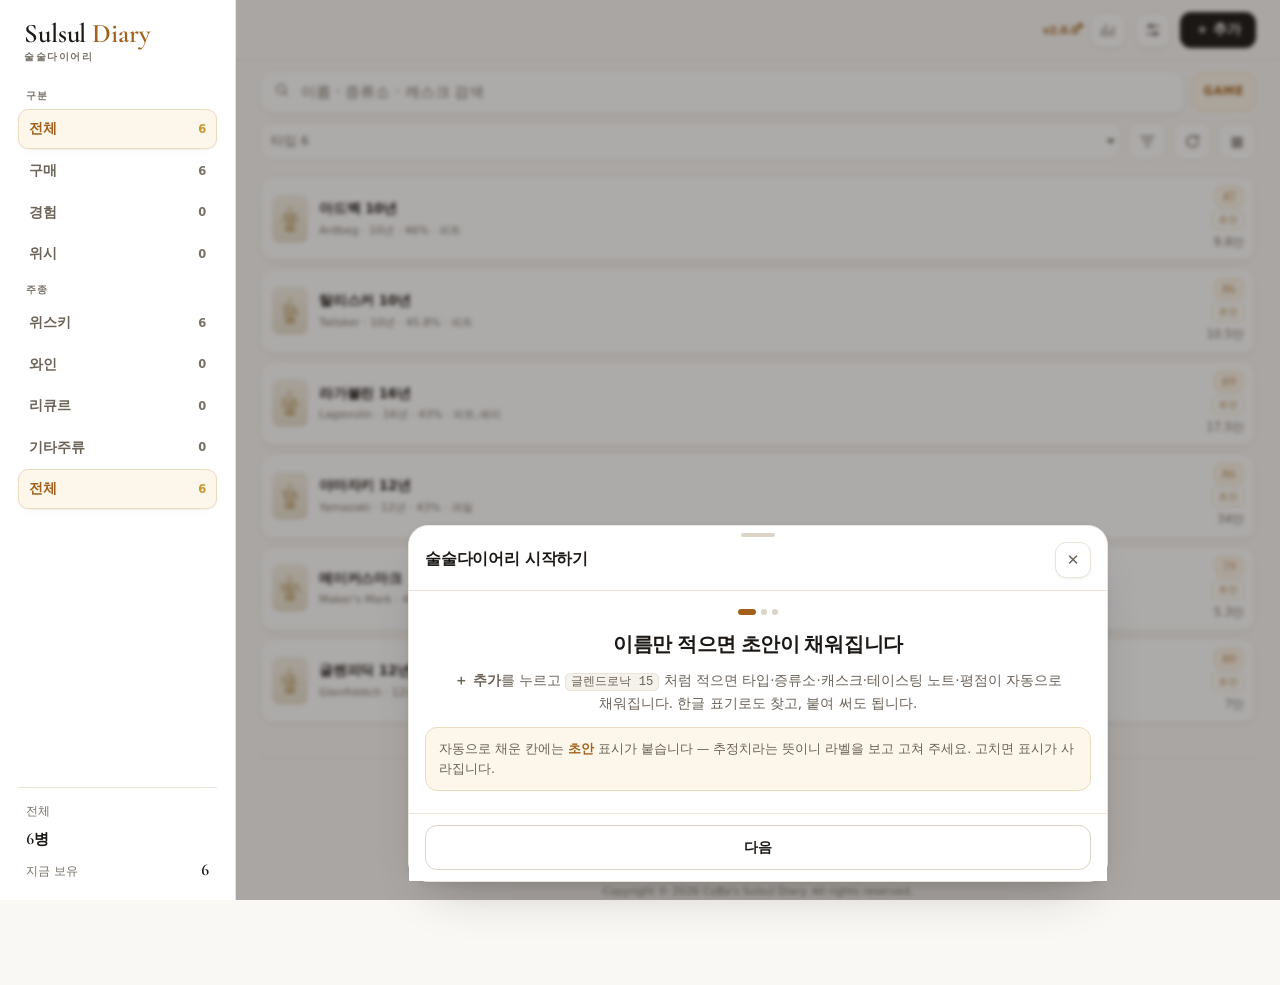
==== index.html @ 817301d3 "주종 드롭다운·사이드바 — 0건이어도 늘 전부 보여준다 예시 6병이 전부 위스키 하나뿐이라 주종 드롭다운이 사라진 것을 사용자가 버그로 신고했다. 코드를 보니 버그가 아니라 "주종" ====
<!DOCTYPE html>
<html lang="ko">
<head>
<meta charset="utf-8">
<!-- interactive-widget=resizes-content: 키보드가 올라올 때 레이아웃 뷰포트까지 줄인다.
     기본값(resizes-visual)에서는 position:fixed 인 시트의 bottom:0 이 키보드 **뒤**에
     남아 편집 폼이 자판에 덮인다. Android 크롬은 이 값으로 해결되고, 이 속성을 모르는
     iOS 는 무시하므로 --vvb(시각 뷰포트 기반 보정)가 대신 들어 올린다. -->
<meta name="viewport" content="width=device-width, initial-scale=1, viewport-fit=cover, interactive-widget=resizes-content">
<title>Sulsul Diary — 술술다이어리</title>
<meta name="theme-color" content="#faf8f5">
<meta name="description" content="위스키 이름만 입력하면 사양·캐스크·테이스팅 노트 초안을 자동으로 만들어 주는 개인 컬렉션 앱">
<link rel="manifest" href="./manifest.webmanifest">
<!-- ⚠ 아이콘 URL 의 ?v= 는 장식이 아니다. 아이콘 **파일 내용만** 바꾸면
     매니페스트가 그대로여서 크롬이 "변경 없음"으로 판단하고, **이미 설치된 앱의
     런처 아이콘을 다시 받지 않는다** — 서버에는 새 아이콘이 있는데 홈 화면에는
     옛 아이콘이 계속 남는다(실제로 그랬다).
     아이콘을 다시 그릴 때마다 manifest.webmanifest 와 여기의 ?v= 를 함께 올린다. -->
<link rel="icon" href="./icons/favicon-64.png?v=2" sizes="64x64">
<link rel="apple-touch-icon" href="./icons/apple-touch-icon.png?v=2">
<meta name="apple-mobile-web-app-capable" content="yes">
<meta name="apple-mobile-web-app-status-bar-style" content="default">
<meta name="apple-mobile-web-app-title" content="Sulsul Diary">
<!-- iOS 실행 화면. iOS 는 manifest 아이콘으로 스플래시를 만들지 않아, 없으면
     앱을 열 때 흰 화면이 잠깐 보인다. 기기 해상도가 정확히 맞아야 적용되므로
     현재 쓰이는 주요 기기만 담았다 (안 맞는 기기는 기존처럼 배경색만 보인다). -->
<link rel="apple-touch-startup-image" href="./splash/iphone-13-14.png"
  media="(device-width:390px) and (device-height:844px) and (-webkit-device-pixel-ratio:3)">
<link rel="apple-touch-startup-image" href="./splash/iphone-15-16.png"
  media="(device-width:393px) and (device-height:852px) and (-webkit-device-pixel-ratio:3)">
<link rel="apple-touch-startup-image" href="./splash/iphone-max.png"
  media="(device-width:430px) and (device-height:932px) and (-webkit-device-pixel-ratio:3)">
<link rel="apple-touch-startup-image" href="./splash/iphone-16-pro.png"
  media="(device-width:402px) and (device-height:874px) and (-webkit-device-pixel-ratio:3)">
<link rel="apple-touch-startup-image" href="./splash/ipad.png"
  media="(device-width:768px) and (device-height:1024px) and (-webkit-device-pixel-ratio:2)">
<!-- 링크 공유 미리보기 (카카오톡·메신저·SNS).
     og:image 는 반드시 절대 URL 이어야 한다 — 상대 경로는 크롤러가 못 읽는다. -->
<meta property="og:type" content="website">
<meta property="og:site_name" content="술술다이어리">
<meta property="og:title" content="Sulsul Diary — 술술다이어리">
<meta property="og:description" content="위스키 이름만 입력하면 사양·캐스크·테이스팅 노트 초안이 자동으로 채워지는 개인 컬렉션 앱. 설치하면 오프라인에서도 동작합니다.">
<meta property="og:locale" content="ko_KR">
<meta property="og:url" content="https://sulsul-diary.vercel.app/">
<meta property="og:image" content="https://sulsul-diary.vercel.app/shots/desktop-1.png">
<meta property="og:image:width" content="1440">
<meta property="og:image:height" content="900">
<meta name="twitter:card" content="summary_large_image">
<style>
/* ══════════════ 임베드 서체 ══════════════
   Cormorant Garamond — 가변 woff2, 라틴 서브셋만.
   Copyright 2015 the Cormorant Project Authors (github.com/CatharsisFonts/Cormorant)
   SIL Open Font License 1.1 — https://scripts.sil.org/OFL
   (OFL 은 임베드 사본에도 이 고지를 남기도록 요구한다. 지우지 말 것.)
   CDN 링크가 아니라 base64 로 심는다: 이 앱은 file:// 과 오프라인에서도 동작해야 한다.
   한글은 넣지 않는다 — Noto Serif KR 전체는 4~8MB 이고 병 이름이 사용자 입력이라
   글리프 부분집합의 범위를 확정할 수 없다. unicode-range 로 라틴에만 적용해
   한글은 --serif 뒤쪽의 시스템 서체로 자연스럽게 떨어지게 한다. */
@font-face{
  font-family:'Cormorant Garamond';
  font-style:normal;
  font-weight:300 700;          /* 가변 축(wght) — 파일 하나로 두 굵기를 낸다 */
  font-display:swap;
  /* Cormorant 는 광학 크기가 작다 — 실측(100px 기준) 캡높이 63 vs Palatino 69,
     x높이 39 vs 48. 기존 px 값을 전부 손대지 않고 여기서 한 번만 키운다.
     캡 기준 1.095 / x 기준 1.231 사이에서 대문자 키커가 커 보이지 않는 112% 로. */
  size-adjust:112%;
  src:url([data-uri]) format('woff2');
  unicode-range:U+0000-00FF, U+0131, U+0152-0153, U+02BB-02BC, U+02C6, U+02DA, U+02DC, U+0304, U+0308, U+0329, U+2000-206F, U+20AC, U+2122, U+2191, U+2193, U+2212, U+2215, U+FEFF, U+FFFD;
}
/* ══════════════ design tokens ══════════════ */
:root{
  color-scheme:light;
  --bg:#faf8f5;
  --surface:#fff;
  --surface2:#f5f2ec;
  --line:#eae4da;
  --line2:#dcd4c6;
  --ink:#1c1815;
  --ink2:#6b6258;
  --ink3:#767065;
  --accent:#a2601b;
  --accent2:#c9962f;
  --accent-bg:#fdf6ea;
  --accent-line:#ecdcbe;
  --ok:#4d7a55;
  --warn:#b0812a;
  --off:#a7a19a;
  --danger:#a8503c;
  --on-accent:#fff;        /* accent 로 채운 면 위의 글자색 */
  /* --ink3 는 9.5~11px 작은 글씨(카드 키커·힌트·날짜·잔량 %)에 쓰인다.
     이전 값 #9c938a 는 흰 카드 대비 3.02 / 페이지 배경 대비 2.85 로
     WCAG AA(4.5)에 크게 못 미쳤다. 작은 글씨에 낮은 대비가 겹쳐 밝은 곳에서
     읽기 어려웠다. #767065 는 4.91 / 4.63 으로 두 배경 모두 통과한다.
     다크의 #8E8E93 은 surface 대비 5.21 로 이미 통과하므로 그대로 둔다. */
  --r:16px; --r2:12px;
  --sh1:0 1px 2px rgba(28,24,21,.04), 0 4px 14px -8px rgba(28,24,21,.10);
  --sh2:0 2px 8px rgba(28,24,21,.06), 0 26px 50px -26px rgba(28,24,21,.32);
  --serif:"Cormorant Garamond","Iowan Old Style","Palatino Linotype",Palatino,Georgia,
    "Times New Roman",serif;
  --sans:-apple-system,BlinkMacSystemFont,"Apple SD Gothic Neo","Malgun Gothic","맑은 고딕",
    "Segoe UI","Noto Sans KR",system-ui,sans-serif;
  --safe-t:env(safe-area-inset-top,0px);
  --safe-b:env(safe-area-inset-bottom,0px);
}
/* ── Speakeasy Lounge (다크 토글) ───────────────────────────────
   High-end Speakeasy Lounge · Premium Whisky Collector's Cabinet
   기본 테마는 라이트이며, 사용자가 ⚙️에서 전환할 때 이 팔레트가 적용된다. */
:root[data-theme="dark"]{
  color-scheme:dark;
  --bg:#121214;            /* Dark Slate */
  --surface:#1C1C1F;       /* Dark Charcoal */
  --surface2:#232327;
  --line:#2C2C31;
  --line2:#3A3A41;
  --ink:#FFFFFF;
  --ink2:#C9C9CE;
  --ink3:#8E8E93;          /* Subtitle Gray */
  --accent:#C58B43;        /* Rich Amber Gold */
  --accent2:#D4AF37;       /* Muted Gold */
  --beige:#E5D3B3;         /* Warm Beige */
  --accent-bg:#241B10;
  --accent-line:#4A3620;
  --ok:#6FBF7A; --warn:#D4AF37; --off:#5A5A61; --danger:#c0503c;
  --on-accent:#1a1409;
  /* 사진 패널은 다크에서도 순백 — 정규화 썸네일이 대부분 밝은 여백을 데이터에
     구워 넣으므로(box.fill), 패널만 따뜻하게 하면 그 썸네일과 색이 어긋난다 */
  --shot:#FFFFFF;
  --sh1:0 1px 2px rgba(0,0,0,.50), 0 8px 24px -14px rgba(0,0,0,.90);
  --sh2:0 8px 20px rgba(0,0,0,.55), 0 30px 60px -30px rgba(0,0,0,1);
}
/* 라이트 테마의 사진 패널은 순백 */
:root{ --shot:#ffffff; --beige:#8a6a2f; }
*{box-sizing:border-box;-webkit-tap-highlight-color:transparent}
/* overscroll-behavior-y:none — 폰에서 목록을 끝까지 넘겼을 때 문서가 러버밴드로
   따라 흔들리고(iOS) 당겨서 새로고침이 걸리는(Android) 것을 함께 막는다.
   화면이 "디바이스 크기에 고정되지 않고 흔들린다"고 보고된 현상이 이것이다.
   시트 안쪽(.sh-body)은 이미 overscroll-behavior:contain 으로 따로 막혀 있다. */
html,body{margin:0;padding:0;overscroll-behavior-y:none}
body{
  background:var(--bg); color:var(--ink);
  font-family:var(--sans); font-size:15px; line-height:1.6;
  min-height:100dvh; -webkit-text-size-adjust:100%;
  /* Cormorant 의 기본 숫자는 올드스타일이라 4·9 가 베이스라인 아래로 내려간다.
     도수·가격·평점처럼 한글과 나란히 읽는 수치에서 들쭉날쭉해 보이므로
     라이닝으로 고정한다. 산세리프는 이미 라이닝이라 영향이 없다. */
  font-variant-numeric:lining-nums;
}
button,input,select,textarea{font:inherit;color:inherit}
button{cursor:pointer;border:none;background:none;padding:0}
a{color:var(--accent);text-underline-offset:2px}
.sr{position:absolute;width:1px;height:1px;overflow:hidden;clip:rect(0 0 0 0)}

/* ══════════════ header ══════════════ */
header.top{
  position:sticky;top:0;z-index:30;
  padding:calc(var(--safe-t) + 12px) 16px 11px;
  background:color-mix(in srgb, var(--bg) 88%, transparent);
  backdrop-filter:saturate(180%) blur(16px);
  border-bottom:1px solid var(--line);
}
.top-in{max-width:1120px;margin:0 auto;display:flex;align-items:center;gap:9px}
.brand{flex:1;min-width:0;display:flex;align-items:baseline;gap:9px}
/* 워드마크 — 로마자는 세리프가 잘 어울린다. Diary 만 앰버로 강조 */
.wm{font-family:var(--serif);font-size:21px;font-weight:600;letter-spacing:-.005em;line-height:1}
.wm b{color:var(--accent);font-weight:600}
.wm2{font-size:9.5px;letter-spacing:.16em;color:var(--ink3);font-weight:600;white-space:nowrap}
/* 상단바의 병 수 표기(.cnt/#hdCnt)는 제거했다 — 주종 세그먼트와 통계가 같은 수를
   이미 보여 주고 있어서 워드마크 옆 숫자는 읽을 이유가 없었다. */
@media(max-width:420px){ .wm2{display:none} }
.ib{
  width:36px;height:36px;border-radius:11px;display:grid;place-items:center;flex:none;
  background:var(--surface);border:1px solid var(--line);color:var(--ink2);font-size:15px;
  box-shadow:var(--sh1);transition:.15s;
}
.ib:active{transform:scale(.94)}
/** 아이콘은 currentColor 로 그린다 — 컬러 이모지는 다크 테마에서 흰 판으로 떠 보였다 */
.ib svg{
  width:18px;height:18px;fill:none;stroke:currentColor;
  stroke-width:1.7;stroke-linecap:round;stroke-linejoin:round;
}
.ibwrap{position:relative;flex:none;display:inline-flex}
.syncdot{
  position:absolute;top:-1px;right:-1px;width:9px;height:9px;border-radius:50%;
  border:2px solid var(--bg);background:transparent;transition:.2s;pointer-events:none;
}
.syncdot.busy{background:var(--warn);animation:sdp 1.1s ease-in-out infinite}
.syncdot.ok{background:var(--ok)}
.syncdot.err{background:var(--danger)}
@keyframes sdp{50%{opacity:.3}}
.cta{
  height:36px;padding:0 15px;border-radius:11px;flex:none;
  background:var(--ink);color:var(--bg);font-weight:600;font-size:13.5px;letter-spacing:-.01em;
  box-shadow:var(--sh1);transition:.15s;
}
:root[data-theme="dark"] .cta{background:var(--accent);color:var(--on-accent)}
.cta:active{transform:scale(.96)}

/* ══════════════ controls ══════════════ */
.wrap{max-width:1120px;margin:0 auto;padding:0 16px calc(80px + var(--safe-b))}
/* 다섯 행에서 세 행으로 줄였으니 간격도 같이 좁힌다 — 행이 적을수록 사이가 넓어 보인다.
   행 높이(44/46/40)는 더 못 줄인다: 컨트롤이 38px 이고 44px 히트 영역을 지켜야 한다
   (40px 미만 컨트롤 15개를 찾아 고친 UX 감사 결과다). */
.controls{padding-top:10px;display:flex;flex-direction:column;gap:8px}
.search{position:relative}
.search input{
  width:100%;height:44px;padding:0 40px;border-radius:13px;
  background:var(--surface);border:1px solid var(--line);box-shadow:var(--sh1);
}
.search input::placeholder{color:var(--ink3)}
.search input:focus{outline:none;border-color:var(--accent-line);box-shadow:0 0 0 3px var(--accent-bg)}
.search .mg{position:absolute;left:14px;top:12px;color:var(--ink3);font-size:15px}
.search .mg svg{
  width:16px;height:16px;display:block;fill:none;stroke:currentColor;
  stroke-width:1.9;stroke-linecap:round;
}
.search .cl{position:absolute;right:8px;top:8px;width:28px;height:28px;border-radius:8px;color:var(--ink3)}
/* 주종 세그먼트 — 최상위 구분이므로 필터 칩과 형태를 다르게 한다 */
.segs{
  display:flex;gap:3px;padding:3px;border-radius:12px;
  background:var(--surface2);border:1px solid var(--line);
  overflow-x:auto;scrollbar-width:none;
}
.segs::-webkit-scrollbar{display:none}
.segs:empty{display:none}
.seg{
  flex:1 1 auto;min-width:max-content;padding:7px 10px;border-radius:9px;
  font-size:12.5px;font-weight:600;color:var(--ink2);white-space:nowrap;
  letter-spacing:-.02em;transition:.15s;
}
.seg b{font-weight:600;color:var(--ink3);margin-left:4px;font-size:11px}
.seg.on{background:var(--surface);color:var(--ink);box-shadow:var(--sh1)}
.seg.on b{color:var(--accent)}
.chips{display:flex;gap:6px;overflow-x:auto;scrollbar-width:none;padding:1px}
.chips::-webkit-scrollbar{display:none}
/* 주종 칩과 타입 칩을 한 줄에 담는다. 둘은 "이 병이 무엇인가"라는 같은 질문이라
   한 행에 모아도 읽히고, 상단 세로 줄 수를 늘리지 않는다(탭이 세그먼트 행을 쓴다).
   각자 .chips 라 안쪽에서 스크롤되면 두 그룹이 따로 움직여 어긋난다 — 스크롤은
   이 부모가 하고 자식은 넘치지 않게 둔다. */
/* ══════════════ 1행 — 검색 + 필터 + 뷰 ══════════════
   세 개를 한 줄에 둔다. 검색이 남는 폭을 다 쓰고 버튼 둘은 고정 폭이다. */
.srow{display:flex;gap:7px;align-items:center}
.srow .search{flex:1;min-width:0}
.sqb{
  flex:none;width:38px;height:38px;border-radius:10px;position:relative;
  background:var(--surface);border:1px solid var(--line);color:var(--ink2);
  display:grid;place-items:center;font-size:14px;
}
.sqb svg{width:19px;height:19px;fill:none;stroke:currentColor;stroke-width:1.9;
  stroke-linecap:round}
.sqb:active{background:var(--surface2)}
/* 적용된 개수 배지 — 버튼 위에 얹어 폭을 늘리지 않는다 */
.sqb b{
  position:absolute;top:-4px;right:-4px;min-width:16px;height:16px;padding:0 4px;
  border-radius:9px;background:var(--accent);color:#fff;font-size:10px;font-weight:700;
  display:grid;place-items:center;line-height:1;
}
.sqb b:empty{display:none}
.sqb.on{background:var(--accent-bg);border-color:var(--accent-line);color:var(--accent)}
/* GAME 은 아이콘이 아니라 글자다 — 나머지 정사각 버튼과 성격이 달라(놀이) 눈에
   띄어야 하고, 아이콘 하나로는 "게임" 이 읽히지 않는다. 폭만 글자에 맞춰 넓힌다. */
.gameb{
  width:auto;padding:0 11px;font:800 11.5px/1 var(--sans);letter-spacing:.06em;
  background:var(--accent-bg);border-color:var(--accent-line);color:var(--accent);
}

/* ══════════════ 3행 — 주종 ▾ + 타입 ▾ + 필터 + 초기화 + 보기 ══════════════
   가로 스크롤을 쓰지 않는다. 이 행에 스크롤을 두면 PC 에서 창을 좁혔을 때
   **마우스로 닿을 수 없는 항목이 생긴다**(스크롤바를 숨겼고 휠은 세로만 구른다).
   드롭다운 둘이 남는 폭을 나눠 갖고, 버튼 셋은 고정 폭(38px)이다.
   조건을 고르는 것(드롭다운)과 만지는 것(필터·초기화)을 한 행에 모았고, 2행은
   검색과 GAME 만 남았다. 개수 표기는 없앴다 — 1행 술장 탭이 이미 세어 주고,
   그 폭이 있어야 버튼 셋이 여기 들어온다.
   360px 실측: 93 + 93 + 38×3 + 간격 28 = 328, 가로 스크롤 없음. */
.chiprow{display:flex;gap:7px;align-items:center;min-width:0}
.chiprow > .sel{flex:1;min-width:0;text-overflow:ellipsis}
.catsel{font-weight:600;color:var(--ink)}
/* 고를 것이 하나뿐이면 자리를 비운다 — 눌러도 아무 일이 없는 컨트롤은 두지 않는다 */
.chiprow > .sel[hidden]{display:none}
.chiprow .cnt{
  flex:none;font-size:11px;color:var(--ink3);white-space:nowrap;letter-spacing:-.02em;
}
.chiprow .cnt:empty{display:none}
.chip{
  flex:none;padding:6px 13px;border-radius:999px;font-size:12.5px;
  background:var(--surface);border:1px solid var(--line);color:var(--ink2);white-space:nowrap;
  transition:.15s;
}
.chip b{color:var(--ink3);font-weight:600;margin-left:3px}
.chip.on{background:var(--accent-bg);border-color:var(--accent-line);color:var(--accent);font-weight:600}
.chip.on b{color:var(--accent2)}
/* 우측 패딩이 26px 이었다 — 화살표(5px)에 그만큼 필요하지 않다. 16px 로 줄여
   글자칸 10px 을 되찾는다. 360px 3행에서 이 10px 이 `주종 145` 의 병 수가
   보이느냐 잘리느냐를 갈랐다(글자칸 55px → 65px, 라벨 필요폭 61px). */
.sel{
  height:33px;padding:0 16px 0 10px;border-radius:9px;background:var(--surface);
  border:1px solid var(--line);color:var(--ink2);font-size:12.5px;
  appearance:none;background-image:linear-gradient(45deg,transparent 50%,var(--ink3) 50%),
    linear-gradient(135deg,var(--ink3) 50%,transparent 50%);
  background-position:calc(100% - 9px) 14px, calc(100% - 4px) 14px;
  background-size:5px 5px,5px 5px;background-repeat:no-repeat;
}
/* 초기화 버튼 — 조건이 걸렸을 때만 보인다. 위험색은 쓰지 않는다(되돌릴 수 있는 동작이다) */
#btnReset:not([hidden]){color:var(--accent);border-color:var(--accent-line);background:var(--accent-bg)}

/* ══════════════ grid ══════════════ */
.grid{display:grid;gap:12px;margin-top:16px;grid-template-columns:repeat(auto-fill,minmax(152px,1fr))}
.card{
  background:var(--surface);border:1px solid var(--line);border-radius:var(--r);
  overflow:hidden;display:flex;flex-direction:column;text-align:left;
  box-shadow:var(--sh1);transition:transform .16s, box-shadow .16s;
}
.card:active{transform:scale(.982)}
@media(hover:hover){ .card:hover{box-shadow:var(--sh2);transform:translateY(-2px)} }
.thumb{
  position:relative;aspect-ratio:3/4;background:var(--shot);overflow:hidden;
  display:grid;place-items:center;border-bottom:1px solid var(--line);
}
/* 절대 위치로 빼야 원본 이미지의 내재 높이가 3:4 프레임을 밀어내지 못한다.
   채우기는 normalizeThumb 이 캔버스에 구워 넣는다(사진은 cover, 병 컷은 높이 98%).
   CSS 확대 보정을 쓰지 않으므로 저장된 그림과 보이는 그림이 같다. */
.thumb img{position:absolute;inset:0;width:100%;height:100%;object-fit:cover;display:block}
/* 정규화 실패(CORS)한 원본은 여백을 알 수 없다 → cover 로 프레임만 채운다 */
.thumb.raw img{inset:0}
.ph{
  position:absolute;inset:0;display:flex;flex-direction:column;
  align-items:center;justify-content:center;gap:4px;
  background:linear-gradient(170deg, var(--phA, #f3efe8), var(--phB, #e9e2d6));
}
.ph span{font-family:var(--serif);font-size:22px;color:var(--phT, #a98b52);letter-spacing:.03em;
  position:relative;z-index:1}
.ph small{font-size:9.5px;color:var(--ink3);letter-spacing:.06em;position:relative;z-index:1}
/* 앰버 글래스 병 실루엣 — SVG 자체가 알파를 가지므로 컨테이너는 거의 불투명하게 둔다 */
.ph svg{position:absolute;width:54%;max-width:96px;height:auto;opacity:.92}
/* 잔량 게이지 */
.lvl{height:3px;border-radius:2px;background:var(--surface2);overflow:hidden;margin-top:7px}
.lvl i{display:block;height:100%;background:linear-gradient(90deg,var(--accent2),var(--accent))}
.lvlx{font-size:10.5px;color:var(--ink3);margin-left:auto}
/* 카드 4번째 줄 — 잔량 바는 어떤 병에도 그려진다(미개봉 100% / 비움 0%).
   보유 중이 아닌 경험·위시는 빈 트랙을 흐리게 두어 0% 와 구분한다 */
.lvlrow{display:flex;align-items:center;gap:6px;margin-top:8px}
.lvlrow .lvl{flex:1;min-width:0;margin-top:0}
.lvlrow .lvlx{flex:none;margin-left:0;min-width:26px;text-align:right;font-size:10px}
/* 오픈한 병만 — 목록에서 바로 '한 잔' 을 기록한다.
   카드가 <button> 이라 버튼을 중첩할 수 없다(유효하지 않은 HTML). span 에
   data-sip 을 달고 카드의 위임 핸들러에서 먼저 가로챈다.
   히트 영역을 44px 로 넓히되, 카드 열기를 잘못 누르지 않도록 '−한 잔' 을
   글자로 명시한다 — 잔량 바 전체를 누르게 하면 카드를 열려던 탭을 훔친다. */
.lvlrow .sip{
  position:relative;flex:none;margin-left:0;display:inline-flex;align-items:baseline;gap:4px;
  font-size:10px;color:var(--ink3);white-space:nowrap;
}
.lvlrow .sip b{
  font-size:10px;font-weight:700;color:var(--accent);
  border:1px solid var(--accent-line);border-radius:6px;padding:1px 5px;background:var(--accent-bg);
}
.lvlrow .sip::before{
  content:'';position:absolute;left:-6px;right:-6px;top:50%;transform:translateY(-50%);height:44px;
}
.lvlrow .sip:active b{transform:scale(.93)}
.lvl.na{opacity:.38}
.lvl.na + .lvlx, .lvlrow .lvl.na ~ .lvlx{opacity:.55}
/* 리스트 뷰 */
.listv{display:flex;flex-direction:column;gap:7px;margin-top:16px}
.rowi{
  display:flex;align-items:center;gap:11px;padding:9px 11px;text-align:left;
  background:var(--surface);border:1px solid var(--line);border-radius:13px;box-shadow:var(--sh1);
}
.rowi:active{background:var(--surface2)}
.rowi .th{width:36px;height:48px;border-radius:7px;overflow:hidden;flex:none;
  background:var(--shot);border:1px solid var(--line);position:relative}
/* 36×48 타일에서 5% 흰 띠는 2px 남짓이라 확대 없이 cover 만으로 충분하다 */
.rowi .th img{width:100%;height:100%;object-fit:cover;display:block}
.rowi .ph span{font-size:13px}
.rowi .ph small{display:none}
.rowi .ph svg{width:52%}
.rowi .mid{flex:1;min-width:0;display:flex;flex-direction:column;gap:2px}
.rowi .nm{font-size:13.5px;font-weight:600;letter-spacing:-.015em;
  white-space:nowrap;overflow:hidden;text-overflow:ellipsis}
.rowi .sub{font-size:11px;color:var(--ink3);white-space:nowrap;overflow:hidden;text-overflow:ellipsis}
.rowi .rt{display:flex;flex-direction:column;align-items:flex-end;gap:3px;flex:none}
/* 리스트 행의 잔량 바는 짧게 — 넓으면 구분선처럼 보인다 */
.rowi .lvl{max-width:110px}
/* 사진 우상단 표식 — 좌: 상태(미개봉·오픈·비움·경험), 우: 19세 이용 표기.
   주류를 다루므로 19세 표기는 모든 카드에 붙는다. 두 표식은 같은 크기·같은
   유리판 처리로 한 쌍처럼 보이게 하고, 상태색은 안쪽 작은 원이 담당한다
   (칩과 색을 같은 요소에 걸면 background 가 서로를 덮어쓴다). */
.cflags{position:absolute;right:7px;top:7px;z-index:2;display:flex;align-items:center;gap:3px}
.cflags .fl{
  width:17px;height:17px;border-radius:50%;flex:none;display:grid;place-items:center;
  background:color-mix(in srgb, var(--surface) 84%, transparent);
  border:1px solid var(--line2);backdrop-filter:blur(3px);
}
.adult{font-size:8.5px;font-weight:700;letter-spacing:-.04em;color:var(--ink2);
  font-variant-numeric:tabular-nums}
.dot{width:7px;height:7px;border-radius:50%}
.s-sealed{background:var(--ok)} .s-open{background:var(--warn)} .s-empty{background:var(--off)}
/* 보유하지 않은 두 상태는 속이 빈 고리로 — 경험은 앰버, 위시는 회색 */
.s-tried{background:transparent;border:2px solid var(--accent2);width:9px;height:9px}
.s-wish{background:transparent;border:2px solid var(--ink3);width:9px;height:9px}
.trd{font-size:9.5px;color:var(--accent);border:1px solid var(--accent-line);
  padding:0 5px;border-radius:5px;line-height:18px}
.cbody{padding:10px 12px 12px;display:flex;flex-direction:column;gap:4px;flex:1}
.ctype{font-size:9.5px;letter-spacing:.09em;color:var(--ink3);text-transform:uppercase;font-weight:600;
  white-space:nowrap;overflow:hidden;text-overflow:ellipsis}
.abv{font-size:11px;color:var(--ink3)}
.cbody h3{margin:0;font-size:13.5px;line-height:1.35;letter-spacing:-.015em;font-weight:600}
/* 카드 3번째 줄 — 평점·기타 배지 / 도수 / 가격.
   좁은 폭에서는 도수부터 줄어들게 하고 평점과 가격은 끝까지 남긴다.
   값이 없어도 min-height 로 자리를 지켜야 카드끼리 줄이 맞는다. */
.cfoot{margin-top:auto;display:flex;align-items:center;gap:4px;padding-top:7px;min-height:24px}
.cbg{display:flex;align-items:center;gap:3px;flex:0 0 auto}
.cbg .sc{padding:0 6px}          /* 좁은 카드에서 도수·가격에 폭을 양보한다 */
/* 상태 표식 — 사진 좌상단. 사진이 밝으므로 반투명 판을 깔아 대비를 확보한다 */
.cmark{
  position:absolute;left:7px;top:7px;z-index:2;display:flex;gap:3px;
  max-width:calc(100% - 30px);flex-wrap:wrap;
}
.cmark .trd, .cmark .dr{
  background:color-mix(in srgb, var(--surface) 86%, transparent);
  backdrop-filter:blur(3px);
}
.abv{font-size:11px;color:var(--ink3);flex:0 1 auto;min-width:0;
  white-space:nowrap;overflow:hidden;text-overflow:ellipsis}
.sc{
  font-family:var(--serif);font-size:12.5px;color:var(--accent);
  border:1px solid var(--accent-line);background:var(--accent-bg);
  padding:0 7px;border-radius:6px;line-height:19px;
}
.dr{
  font-size:9.5px;color:var(--warn);border:1px solid var(--accent-line);
  padding:0 5px;border-radius:5px;line-height:18px;letter-spacing:.02em;
}
.pr{font-size:11.5px;color:var(--ink3);margin-left:auto}
.empty{
  text-align:center;padding:60px 22px;color:var(--ink2);
  background:var(--surface);border:1px solid var(--line);border-radius:var(--r);margin-top:18px;
}
.empty h3{margin:0 0 8px;font-family:var(--serif);font-size:18px;font-weight:400;color:var(--ink)}
/* 빈 상태에서 무엇이 걸러내는지 보여 주는 칩 — 목록이 아니라 설명이므로 가운데 정렬 */
.empty .ecs{justify-content:center;flex-wrap:wrap;margin-top:12px;overflow:visible}
.empty .ebtn{margin:14px auto 0;max-width:200px}
.empty p{margin:0;font-size:13.5px}

/* ══════════════ sheet ══════════════ */
.scrim{
  position:fixed;inset:0;background:rgba(28,24,21,.36);backdrop-filter:blur(2px);z-index:40;
  overscroll-behavior:contain;touch-action:none;
  opacity:0;pointer-events:none;transition:opacity .2s;
}
.scrim.on{opacity:1;pointer-events:auto}
.sheet{
  /* --vvh 는 visualViewport 높이 (키보드가 올라오면 줄어든다). iOS 에서 dvh 만
     쓰면 키보드 뒤로 시트가 밀린다. 지원하지 않는 브라우저는 dvh 로 떨어진다.
     --vvb 는 **키보드가 가리는 높이**다. 높이를 줄이는 것만으로는 부족하다 —
     position:fixed 의 bottom 은 레이아웃 뷰포트 기준이라 시트 아래쪽(저장 버튼과
     마지막 입력란)이 자판 뒤에 그대로 남는다. bottom 을 그만큼 띄워야 올라온다. */
  position:fixed;left:0;right:0;bottom:var(--vvb, 0px);z-index:50;
  max-height:min(94dvh, calc(var(--vvh, 94dvh) - 12px));
  display:flex;flex-direction:column;background:var(--surface);
  border-radius:22px 22px 0 0;box-shadow:var(--sh2);
  transform:translateY(101%);transition:transform .26s cubic-bezier(.32,.72,0,1);
}
.sheet.on{transform:translateY(0)}
@media(min-width:760px){
  .sheet{max-width:700px;margin:0 auto;border-radius:20px;bottom:calc(2vh + var(--vvb, 0px));
    max-height:min(92dvh, calc(var(--vvh, 92dvh) - 24px));
    border:1px solid var(--line);transform:translateY(calc(101% + 4vh))}
}

/* ══════════════ 데스크톱 좌측 사이드바 (1024px+) ══════════════
   사이드바는 기본적으로 숨어 있고, 넓은 화면에서만 나타난다.
   헤더는 그대로 두고 main 쪽으로 밀어 '컴팩트 상단바'로 재사용한다 —
   검색·정렬·추가 버튼을 옮기지 않으므로 기존 핸들러가 전부 그대로 동작한다. */
.sidebar{display:none}
@media(min-width:1024px){
  .sidebar{
    display:flex;flex-direction:column;gap:18px;
    position:fixed;left:0;top:0;bottom:0;width:236px;z-index:40;
    padding:calc(var(--safe-t) + 22px) 18px calc(18px + var(--safe-b));
    background:var(--surface);border-right:1px solid var(--line);overflow-y:auto;
  }
  .sidebar-brand{display:flex;flex-direction:column;gap:3px;padding:0 6px}
  .sidebar-brand .wm{font-size:24px}
  .sidebar-brand .wm2{display:block}          /* 좁은 화면에서 숨긴 것을 여기선 되살린다 */
  .sidebar-nav{display:flex;flex-direction:column;gap:2px}
  .sidebar-nav .navsec{
    font-size:9.5px;letter-spacing:.14em;text-transform:uppercase;color:var(--ink3);
    font-weight:600;padding:6px 8px 4px;
  }
  .sidebar-nav .seg{
    display:flex;align-items:center;gap:8px;width:100%;text-align:left;
    padding:8px 10px;border-radius:10px;font-size:13.5px;font-weight:600;
    color:var(--ink2);letter-spacing:-.01em;transition:.13s;
  }
  .sidebar-nav .seg b{margin-left:auto;font-size:11.5px;font-weight:600;color:var(--ink3)}
  .sidebar-nav .seg:hover{background:var(--surface2);color:var(--ink)}
  .sidebar-nav .seg.on{background:var(--accent-bg);color:var(--accent);border:1px solid var(--accent-line)}
  .sidebar-nav .seg.on b{color:var(--accent2)}
  /* 선택 항목에 테두리가 생기면서 1px 밀리는 것을 막는다 */
  .sidebar-nav .seg:not(.on){border:1px solid transparent}
  .sidebar-foot{margin-top:auto;display:flex;flex-direction:column;gap:7px;
    padding-top:14px;border-top:1px solid var(--line)}
  .sidebar-foot .sk{display:flex;align-items:baseline;justify-content:space-between;gap:8px;
    font-size:11.5px;color:var(--ink3);padding:0 8px}
  .sidebar-foot .sk b{font-family:var(--serif);font-size:15px;color:var(--ink);font-weight:600}

  /* 넓은 화면에서는 폭을 묶지 않는다 — max-width 를 두면 사이드바 오른쪽에
     빈 띠가 남고 열 수가 고정된다(1180px 상한에서는 늘 5열이었다).
     카드 최소폭(minmax)이 크기를 지키므로 열 수만 화면에 맞춰 늘어난다.
     헤더 콘텐츠 시작점(236+24)과 .wrap 의 콘텐츠 시작점을 일치시켜 둔다. */
  header.top{padding-left:calc(236px + 24px);padding-right:24px}
  .top-in{max-width:none}
  /* 워드마크는 사이드바로 옮겼다 — 상단바의 브랜드 영역은 여백만 남는다 */
  .brand .wm, .brand .wm2{display:none}
  .wrap{max-width:none;margin-left:236px;padding-left:24px;padding-right:24px}
  /* 탭·주종 전환은 사이드바가 담당한다 — 두 벌이 동시에 보이면 어느 쪽이
     참인지 알 수 없다. 타입 칩은 사이드바에 없으므로 그대로 남긴다. */
  #tabSegs, .catsel{display:none}
  /* 176px 은 임의값이 아니다 — auto-fill 은 남는 폭을 열에 나눠 주므로 하한이
     높으면 열 수가 하나 줄면서 카드가 확 넓어진다. 176 은 1280~2560px 구간에서
     카드 폭을 183~190px 로 붙잡아 화면 크기와 무관하게 같아 보이게 하는 값이다. */
  .grid{grid-template-columns:repeat(auto-fill,minmax(176px,1fr));gap:16px}
  /* left 로 밀어야 margin:0 auto 가 사이드바 오른쪽 영역 안에서 중앙을 잡는다.
     margin-left 로 밀면 auto 중앙정렬이 깨져 시트가 왼쪽에 붙는다. */
  .sheet{left:236px}
  .scrim{left:236px}
}
.sh-head{
  position:relative;display:flex;align-items:center;gap:10px;flex:none;
  padding:16px 16px 12px;border-bottom:1px solid var(--line);
}
.grab{position:absolute;left:50%;transform:translateX(-50%);top:7px;width:34px;height:4px;
  border-radius:2px;background:var(--line2)}
.sh-head h2{margin:0;font-size:15.5px;font-weight:600;letter-spacing:-.015em;flex:1;min-width:0;
  overflow:hidden;text-overflow:ellipsis;white-space:nowrap}
/* overscroll-behavior: 내부 스크롤이 끝에 닿아도 문서로 전파되지 않게 한다.
   이것이 없으면 iOS 에서 러버밴드가 문서를 흔들고, 고정된 시트가 함께 떨린다. */
.sh-body{overflow-y:auto;overscroll-behavior:contain;-webkit-overflow-scrolling:touch;
  padding:16px 16px calc(22px + var(--safe-b))}
.sh-foot{
  flex:none;display:flex;gap:8px;padding:11px 16px calc(11px + var(--safe-b));
  border-top:1px solid var(--line);background:var(--surface);
}
.btn{
  flex:1;height:45px;border-radius:12px;font-weight:600;font-size:14px;letter-spacing:-.01em;
  background:var(--surface);border:1px solid var(--line2);color:var(--ink);transition:.15s;
}
.btn:active{transform:scale(.98)}
/* 아이콘을 넣으려면 버튼이 flex 여야 한다 (글자만 있어도 동작은 같다).
   a 는 button 과 달리 내용이 가운데 정렬되지 않으므로 여기서 함께 맞춘다 */
.btn, a.btn{display:flex;align-items:center;justify-content:center;gap:7px;text-decoration:none}
/* 인라인 아이콘 — currentColor 로 그려 버튼 색을 그대로 따른다 */
.ic{
  width:15px;height:15px;flex:none;fill:none;stroke:currentColor;
  stroke-width:1.7;stroke-linecap:round;stroke-linejoin:round;
}
.mini .ic{width:13px;height:13px;stroke-width:1.8}
.donate .ic{width:14px;height:14px}
.hint .ic{width:12.5px;height:12.5px;stroke-width:1.9;vertical-align:-2px}
.btn.pri{background:var(--ink);color:var(--bg);border:none}
:root[data-theme="dark"] .btn.pri{background:var(--accent);color:var(--on-accent)}
.btn.gold{background:linear-gradient(180deg,#d7a643,#bd8a2a);color:#231803;border:none}
.btn.dgr{flex:none;width:70px;background:transparent;border-color:var(--line2);color:var(--danger)}

/* ══════════════ record card ══════════════ */
.hero{display:flex;gap:14px;margin-bottom:6px}
.hero .im{
  width:104px;flex:none;aspect-ratio:3/4;border-radius:12px;overflow:hidden;position:relative;
  background:var(--shot);border:1px solid var(--line);
}
.hero .im.raw img{inset:6px}
.hero .im img{position:absolute;inset:0;width:100%;height:100%;object-fit:contain}
.hero .hi{min-width:0;display:flex;flex-direction:column;gap:3px;padding-top:2px}
.hero h3{margin:0;font-size:18px;line-height:1.3;letter-spacing:-.02em;font-weight:600}
.hero .en{margin:0;font-family:var(--serif);font-size:12.5px;color:var(--ink2);line-height:1.4}
.bdgs{display:flex;flex-wrap:wrap;gap:5px;margin-top:6px}
.bdg{
  font-size:10.5px;padding:2.5px 8px;border-radius:999px;background:var(--surface2);
  color:var(--ink2);letter-spacing:.02em;
}
.bdg.am{background:var(--accent-bg);color:var(--accent);border:1px solid var(--accent-line);font-weight:600}
.bdg.wn{background:transparent;color:var(--warn);border:1px solid var(--accent-line)}
h4.sec{
  font-size:10px;color:var(--ink3);margin:24px 0 10px;letter-spacing:.14em;font-weight:700;
  text-transform:uppercase;display:flex;align-items:center;gap:10px;
}
h4.sec::after{content:"";flex:1;height:1px;background:var(--line)}
/* 핵심 4개 스탯 스트립 — 11행 표를 매번 훑지 않게 한다 */
.strip{display:grid;grid-template-columns:repeat(4,1fr);gap:7px}
.strip > div{
  background:var(--surface2);border-radius:11px;padding:9px 6px;text-align:center;min-width:0;
}
.strip span{display:block;font-size:9.5px;letter-spacing:.08em;color:var(--ink3);text-transform:uppercase}
.strip b{display:block;font-family:var(--serif);font-size:15px;margin-top:3px;letter-spacing:-.01em}
.caskline{margin:10px 0 0;font-size:12.5px;color:var(--ink2);line-height:1.55}
.caskline span{font-size:9.5px;letter-spacing:.1em;color:var(--ink3);text-transform:uppercase;margin-right:6px}
.more{margin-top:12px}
.more summary{
  cursor:pointer;font-size:12.5px;color:var(--accent);padding:8px 0;
  list-style:none;display:flex;align-items:center;gap:5px;
}
.more summary::-webkit-details-marker{display:none}
.more summary::after{content:'▾';font-size:10px}
.more[open] summary::after{content:'▴'}
table.spec{width:100%;border-collapse:collapse;font-size:13.5px}
table.spec th,table.spec td{padding:9px 2px;border-bottom:1px solid var(--line);text-align:left;vertical-align:top}
table.spec th{width:98px;color:var(--ink3);font-weight:500;white-space:nowrap;font-size:12.5px}
table.spec td{color:var(--ink)}
table.spec tr:last-child th,table.spec tr:last-child td{border-bottom:none}
.na{color:var(--ink3)}
.tnote{margin-bottom:14px}
.tnote .lb{
  display:block;font-size:9.5px;letter-spacing:.16em;color:var(--accent);font-weight:700;
  text-transform:uppercase;margin-bottom:3px;
}
.tnote p{margin:0;font-size:13.5px;line-height:1.65}
.rate{display:flex;align-items:flex-end;gap:12px;margin-top:2px}
.rate .big{font-family:var(--serif);font-size:34px;line-height:1;letter-spacing:-.02em}
.rate .rm{font-size:11.5px;color:var(--ink3);line-height:1.45;padding-bottom:3px}
.gauge{height:4px;border-radius:2px;background:var(--surface2);overflow:hidden;margin-top:11px}
.gauge i{display:block;height:100%;background:linear-gradient(90deg,var(--accent2),var(--accent))}
.rlist{margin-top:12px;display:flex;flex-direction:column;gap:7px}
.rlist div{display:flex;font-size:12.5px;gap:10px}
.rlist b{width:92px;flex:none;color:var(--ink3);font-weight:500}
/* 잔량 패널 */
.lvlbig{margin-bottom:14px}
.lvlbar{height:8px;border-radius:4px;background:var(--surface2);overflow:hidden}
.lvlbar i{display:block;height:100%;background:linear-gradient(90deg,var(--accent2),var(--accent))}
.lvlrow{display:flex;align-items:center;gap:8px;margin-top:8px;flex-wrap:wrap;
  font-size:12.5px;color:var(--ink2)}
.lvlrow b{color:var(--accent)}
.lvlbtns{display:flex;gap:5px;margin-left:auto}
/* 시음 기록 */
.sess{display:flex;flex-direction:column;gap:8px}
/* 시음 기록 타임라인 — 세로 레일 + 기록마다 노드 하나.
   레일은 마지막 항목 아래로 이어지지 않아야 '끝'으로 읽힌다 */
.tline{display:flex;flex-direction:column;gap:10px}
.sitem{
  background:var(--surface2);border-radius:12px;padding:10px 12px;
  position:relative;margin-left:15px;
}
.sitem::before{                       /* 노드 */
  content:'';position:absolute;left:-15px;top:15px;width:9px;height:9px;border-radius:50%;
  background:var(--accent);border:2px solid var(--surface);box-sizing:content-box;
}
.sitem::after{                        /* 레일 — 다음 항목까지 */
  content:'';position:absolute;left:-9px;top:28px;bottom:-14px;width:1px;background:var(--line2);
}
.sitem:last-child::after{display:none}
.sitem .sh{display:flex;align-items:center;gap:7px;flex-wrap:wrap}
.sitem .sh b{font-size:12.5px;color:var(--ink)}
.sago{font-size:10.5px;color:var(--ink3)}
/* 직전 기록 대비 점수 변화 — 색만으로 구분하지 않고 ▲▼ 기호를 함께 쓴다 */
.sdel2{font-size:10px;font-weight:700;padding:1px 5px;border-radius:5px;letter-spacing:-.02em}
.sdel2.up{color:var(--ok);background:color-mix(in srgb, var(--ok) 14%, transparent)}
.sdel2.dn{color:var(--danger);background:color-mix(in srgb, var(--danger) 12%, transparent)}
.sitem .sdel{margin-left:auto;color:var(--ink3);font-size:12px;width:22px;height:22px;border-radius:6px}
.sitem .sm{font-size:11.5px;color:var(--ink3);margin-top:3px}
.sitem p{margin:6px 0 0;font-size:13px;line-height:1.6;color:var(--ink2)}
pre.csv{
  background:var(--surface2);border:1px solid var(--line);border-radius:10px;padding:11px;
  font-size:11px;overflow-x:auto;white-space:pre;color:var(--ink2);margin:0;
  font-family:ui-monospace,SFMono-Regular,Menlo,Consolas,monospace;
}
.lrow{display:flex;flex-wrap:wrap;gap:6px;margin-top:10px}
.lnk{
  font-size:12px;padding:7px 11px;border-radius:9px;background:var(--surface);
  border:1px solid var(--line);color:var(--ink2);text-decoration:none;
}
.credit{font-size:10.5px;color:var(--ink3);margin-top:6px;line-height:1.5;word-break:keep-all}
.credit a{color:var(--ink3);text-decoration:underline;text-underline-offset:2px}
.credit a:hover{color:var(--accent)}

/* ══════════════ wizard ══════════════ */
.wiz{text-align:center;padding:6px 0 2px}
.wiz .wt{font-family:var(--serif);font-size:21px;margin:0 0 4px;letter-spacing:-.01em}
.wiz .ws{font-size:13px;color:var(--ink2);margin:0 0 18px}
.wiz input{
  width:100%;height:50px;text-align:center;font-size:16px;border-radius:13px;
  background:var(--surface);border:1px solid var(--line2);padding:0 14px;
}
.wiz input:focus{outline:none;border-color:var(--accent2);box-shadow:0 0 0 3px var(--accent-bg)}
.exs{display:flex;flex-wrap:wrap;gap:6px;justify-content:center;margin-top:12px}
.exs[hidden]{display:none}   /* display 지정이 hidden 속성을 덮어쓰지 않도록 */
.ex{font-size:11.5px;padding:5px 10px;border-radius:999px;background:var(--surface2);color:var(--ink2)}
.sugg{margin-top:11px;display:flex;flex-direction:column;gap:6px;text-align:left}
.sg{
  display:flex;flex-direction:column;gap:1px;padding:9px 12px;border-radius:11px;
  background:var(--surface);border:1px solid var(--line);text-align:left;
}
.sg b{font-size:14px;font-weight:600;letter-spacing:-.01em}
.sg span{font-size:11.5px;color:var(--ink3)}
.sg:active{background:var(--accent-bg);border-color:var(--accent-line)}
.sgpick{
  font-size:12px;color:var(--accent);background:var(--accent-bg);border:1px solid var(--accent-line);
  border-radius:10px;padding:8px 11px;text-align:left;
}
.wlog{margin-top:16px;text-align:left;font-size:12.5px}
.hitbox{background:var(--accent-bg);border:1px solid var(--accent-line);border-radius:12px;padding:12px 13px}
.hitbox .t{font-weight:700;color:var(--accent);font-size:12.5px;margin-bottom:6px}
.hitbox ul{margin:0;padding-left:16px;color:var(--ink2)}
.spin{display:inline-block;width:13px;height:13px;border:2px solid var(--line2);
  border-top-color:var(--accent);border-radius:50%;animation:sp .7s linear infinite;vertical-align:-2px}
@keyframes sp{to{transform:rotate(360deg)}}

/* ══════════════ form ══════════════ */
/* 6열 그리드 위에서 폭을 셋으로 쓴다 — 기본 3칸(2열) · wide 6칸(1열) · third 2칸(3열).
   2열 그리드로는 3열을 섞을 수 없어 6의 배수로 올렸다. 기존 .f / .f.wide 는 그대로 동작한다.
   지역·도수·숙성처럼 값이 짧은 것 셋을 한 줄에 넣으면 폼에서 한 행씩 사라진다. */
.fg{display:grid;gap:11px;grid-template-columns:repeat(6,1fr)}
.f{display:flex;flex-direction:column;gap:5px;min-width:0;grid-column:span 3}
.f.wide{grid-column:1/-1}
.f.third{grid-column:span 2}
/* 3열은 칸이 좁아 라벨이 접히기 쉽다 — 접히면 행을 줄인 뜻이 없으므로 한 줄로 못박는다 */
.f.third label{font-size:10.5px;white-space:nowrap;overflow:hidden;text-overflow:ellipsis;display:block}
.f label{font-size:11px;color:var(--ink3);padding-left:2px;display:flex;align-items:center;gap:5px}
.dpill{font-size:9px;font-style:normal;color:var(--warn);border:1px solid var(--accent-line);
  background:var(--accent-bg);border-radius:4px;padding:0 4px;line-height:15px;letter-spacing:.02em}
.f input,.f select,.f textarea{
  width:100%;background:var(--surface);border:1px solid var(--line);border-radius:10px;
  padding:10px 11px;font-size:14px;
}
.f textarea{min-height:62px;resize:vertical;line-height:1.55}
/* 잔량 슬라이더 */
.rng{display:flex;align-items:center;gap:9px}
.rng input[type=range]{flex:1;accent-color:var(--accent);padding:0;background:none;border:none}
.rng output{font-size:12.5px;color:var(--accent);font-weight:700;min-width:38px;text-align:right}
/* 맛 프로필 칩 입력 */
.fchips{padding:2px 0}
.fchips .chip.on{background:var(--accent-bg);border-color:var(--accent-line);color:var(--accent);font-weight:600}
.f input:focus,.f select:focus,.f textarea:focus{
  outline:none;border-color:var(--accent-line);box-shadow:0 0 0 3px var(--accent-bg)}
.f.drafted input,.f.drafted textarea,.f.drafted select{
  background:var(--accent-bg);box-shadow:inset 2px 0 0 var(--accent2)}
/* 도구를 펼치면 **사진 아래 전체 폭**으로 간다. 사진 옆(228px)에 두면 버튼 넷이
   314px 라 늘 두 줄이 됐다. 접혀 있을 때는 사진만 있으므로 이 줄바꿈이 보이지 않는다. */
.imgb{display:flex;gap:12px;flex-wrap:wrap}
/* 사진 + 카메라 버튼을 함께 감싼다. 버튼을 .prev 안에 두면 drawShots() 가 innerHTML 을
   다시 쓸 때마다 사라진다 */
.prevw{position:relative;flex:none}
.camb{
  position:absolute;right:-6px;bottom:-6px;width:30px;height:30px;border-radius:9px;
  background:var(--surface);border:1px solid var(--line);color:var(--ink2);
  display:grid;place-items:center;
}
.camb .ic{width:15px;height:15px}
.camb.on{background:var(--accent-bg);border-color:var(--accent-line);color:var(--accent)}
.imgb .prev{
  width:88px;flex:none;aspect-ratio:3/4;border-radius:11px;overflow:hidden;position:relative;
  background:var(--shot);border:1px solid var(--line);
}
.imgb .prev.raw img{inset:5px}
.imgb .prev img{position:absolute;inset:0;width:100%;height:100%;object-fit:contain}
/* 100% 로 두어 **사진 아래 전체 폭**을 쓴다. 사진 옆(228px)에 두면 버튼 넷이 314px 라
   늘 두 줄이 됐다. 접혀 있을 때는 사진만 있어 이 줄바꿈이 보이지 않는다. */
.imgb .side{flex:1 1 100%;min-width:0;display:flex;flex-direction:column;gap:7px}
/* ⚠ `[hidden]` 은 특이도 (0,1,0) 이라 위의 `.imgb .side`(0,2,0) 에 진다 — 속성만 걸면
   hidden===true 인데 화면에는 386px 가 그대로 남는다(실제로 그렇게 새어 있었다).
   숨김은 **같거나 더 높은 특이도로** 못박아야 한다. */
.imgb .side[hidden]{display:none}
.mrow{display:flex;gap:5px;flex-wrap:wrap}
.mini{
  font-size:11.5px;padding:6px 10px;border-radius:9px;background:var(--surface);
  border:1px solid var(--line);color:var(--ink2);
  display:inline-flex;align-items:center;gap:5px;
}
.mini.am{color:var(--accent);border-color:var(--accent-line);background:var(--accent-bg)}
/* AI 초안 줄 — 버튼과 상태 문구가 나란히, 문구가 길어지면 아래로 감긴다 */
/* AI 초안 결과 줄. 버튼은 헤더로 갔고 여기는 메시지만 남았다 —
   할 말이 없으면 자리를 쓰지 않는다(:empty). */
.airow{display:block;margin:0 0 12px}
.airow:empty{display:none}
.airow .hint{flex:1;min-width:150px}
/* 헤더 액션 — 제목과 ✕ 사이. 아이콘+짧은 글자로 폭을 아낀다 */
#shAct:empty{display:none}
#shAct .mini{flex:none;padding:5px 9px;font-size:11px}
/* .ask — 초안 병으로 들어왔을 때 "채워 볼까요?" 를 묻는 상태.
   모달을 띄우지 않는 대신 이 줄이 눈에 걸려야 한다. 답하면 평상 상태로 돌아간다. */
.airow.ask{
  background:var(--accent-bg);border:1px solid var(--accent-line);
  border-radius:11px;padding:10px 11px;color:var(--ink2);
}
.airow.ask .hint{color:var(--ink2)}
.airow.ask .hint b{color:var(--accent)}
.hint{font-size:11px;color:var(--ink3);line-height:1.55;padding-left:1px}
.cands{display:flex;gap:7px;overflow-x:auto;padding:2px;scrollbar-width:none}
.cands::-webkit-scrollbar{display:none}
.cand{
  flex:none;width:58px;aspect-ratio:3/4;border-radius:9px;overflow:hidden;
  background:var(--surface);border:1px solid var(--line);padding:3px;
}
.cand.on{border-color:var(--accent2);box-shadow:0 0 0 2px var(--accent-bg)}
.cand{position:relative}
.cand img{position:absolute;inset:0;width:100%;height:100%;object-fit:contain}

/* ══════════════ stats ══════════════ */
.kpis{display:grid;gap:10px;grid-template-columns:1fr 1fr}
.kpi{background:var(--surface);border:1px solid var(--line);border-radius:13px;padding:12px 13px}
.kpi .k{font-size:10px;color:var(--ink3);letter-spacing:.1em;text-transform:uppercase;font-weight:600}
.kpi .v{font-family:var(--serif);font-size:24px;letter-spacing:-.02em;margin-top:3px;line-height:1.15}
.kpi .v u{font-family:var(--sans);font-size:12px;text-decoration:none;color:var(--ink2);margin-left:1px}
.kpi .v.up{color:var(--ok)} .kpi .v.dn{color:var(--danger)}
.kpi .s{font-size:11px;color:var(--ink3);margin-top:3px}
.bars{display:flex;flex-direction:column;gap:8px;font-size:12.5px}
.bar{display:flex;align-items:center;gap:9px}
.bar .nm{width:104px;flex:none;color:var(--ink2);white-space:nowrap;overflow:hidden;text-overflow:ellipsis}
.bar .tr{flex:1;height:6px;border-radius:3px;background:var(--surface2);overflow:hidden}
.bar .tr i{display:block;height:100%;background:linear-gradient(90deg,var(--accent2),var(--accent))}
.bar .n{width:24px;text-align:right;color:var(--ink3);font-size:11.5px;flex:none}

/* ══════════════ misc ══════════════ */
/* 위험 알림용 변형 — 하드코딩 분홍 배경은 다크에서 밝은 글자와 겹쳐
   대비 1.4:1 이 됐다. 색을 토큰으로 돌려 두 테마 모두 읽히게 한다. */
.note.dgr{
  background:color-mix(in srgb, var(--danger) 12%, transparent);
  border-color:color-mix(in srgb, var(--danger) 42%, transparent);
}
.note{background:var(--accent-bg);border:1px solid var(--accent-line);border-radius:12px;
  padding:11px 13px;font-size:12.5px;color:var(--ink2);line-height:1.6}
.note b{color:var(--accent)}
.stack{display:flex;flex-direction:column;gap:8px}
.stack .btn{flex:none;height:43px}
.darea{
  width:100%;min-height:110px;background:var(--surface);border:1px solid var(--line);
  border-radius:11px;padding:11px;font-size:11.5px;
  font-family:ui-monospace,SFMono-Regular,Menlo,Consolas,monospace;
}
/* ── 이미지 확대·롤링 ─────────────────────── */
.lightbox{
  position:fixed;inset:0;z-index:80;background:rgba(16,13,10,.94);
  display:flex;align-items:center;justify-content:center;
  opacity:0;pointer-events:none;transition:opacity .2s;
  padding:calc(var(--safe-t) + 48px) 12px calc(var(--safe-b) + 56px);
}
.lightbox.on{opacity:1;pointer-events:auto}
.lightbox img{max-width:100%;max-height:100%;object-fit:contain;border-radius:10px;background:#fff}
.lb-x{
  position:absolute;top:calc(var(--safe-t) + 10px);right:12px;width:40px;height:40px;border-radius:12px;
  background:rgba(255,255,255,.14);color:#fff;font-size:17px;display:grid;place-items:center;
}
.lb-nav{
  position:absolute;top:50%;transform:translateY(-50%);width:44px;height:64px;border-radius:12px;
  background:rgba(255,255,255,.12);color:#fff;font-size:30px;line-height:1;display:grid;place-items:center;
}
.lb-prev{left:8px} .lb-next{right:8px}
.lb-nav[hidden]{display:none}
.lb-dots{
  position:absolute;bottom:calc(var(--safe-b) + 18px);left:0;right:0;
  display:flex;gap:7px;justify-content:center;
}
.lb-dots i{width:7px;height:7px;border-radius:50%;background:rgba(255,255,255,.35);display:block}
.lb-dots i.on{background:#fff;transform:scale(1.25)}
/* 상세 화면 사진 묶음 */
.shots{display:flex;gap:7px;margin-top:9px;flex-wrap:wrap}
.shot{
  width:52px;aspect-ratio:3/4;border-radius:9px;overflow:hidden;
  background:var(--shot);border:1px solid var(--line);flex:none;
}
.shot{position:relative}
.shot img{position:absolute;inset:0;width:100%;height:100%;object-fit:contain;display:block}
.shot.on{border-color:var(--accent2);box-shadow:0 0 0 2px var(--accent-bg)}
.toast{
  position:fixed;left:50%;bottom:calc(26px + var(--safe-b));transform:translate(-50%,18px);
  background:var(--ink);color:var(--bg);padding:11px 20px;border-radius:999px;font-size:13.5px;
  font-weight:600;z-index:90;opacity:0;pointer-events:none;transition:.22s;
  box-shadow:var(--sh2);max-width:88vw;text-align:center;
}
.toast.on{opacity:1;transform:translate(-50%,0);pointer-events:auto}
/* 토스트 안의 취소 버튼 — 토스트는 기본이 pointer-events:none 이라 .on 에서만 눌린다 */
.tundo{
  margin-left:11px;padding:3px 9px;border-radius:7px;font-size:12px;font-weight:700;
  color:var(--bg);background:color-mix(in srgb, var(--bg) 26%, transparent);
  border:1px solid color-mix(in srgb, var(--bg) 42%, transparent);
}
/* ══════════════ 푸터 ══════════════ */
.foot{
  margin-top:34px;padding:20px 0 6px;border-top:1px solid var(--line);
  display:flex;flex-direction:column;align-items:center;gap:11px;text-align:center;
}
.foot small{font-size:10.5px;color:var(--ink3);letter-spacing:.01em;word-break:keep-all}
/* 문서 링크 — 공개 배포이므로 방침·가이드가 앱에서 늘 닿아야 한다 */
.flinks{display:flex;flex-wrap:wrap;justify-content:center;gap:6px 14px}
.flinks a, .flinks .lnkbtn{
  font-size:11.5px;color:var(--ink3);text-decoration:none;
  border-bottom:1px solid var(--line2);padding-bottom:1px;
  background:none;border-top:0;border-left:0;border-right:0;
}
.flinks a:hover, .flinks .lnkbtn:hover{color:var(--accent)}
/* 19세 표기 — 주류를 다루므로 푸터에도 상시 노출한다 */
.agemark{display:inline-flex;align-items:center;gap:6px}
.agemark i{
  font-style:normal;flex:none;width:16px;height:16px;border-radius:50%;
  display:grid;place-items:center;font-size:8.5px;font-weight:700;
  background:var(--surface2);border:1px solid var(--line2);color:var(--ink2);
}
.donate{
  display:inline-flex;align-items:center;gap:6px;height:34px;padding:0 15px;
  border-radius:10px;font-size:12.5px;font-weight:600;letter-spacing:-.01em;
  background:var(--accent-bg);border:1px solid var(--accent-line);color:var(--accent);
  transition:.15s;
}
.donate:active{transform:scale(.96)}
@media(hover:hover){ .donate:hover{background:var(--surface2);border-color:var(--accent)} }
/* QR — 흰 바탕이 필수(다크 테마에서 반전되면 스캐너가 못 읽는다) */
.qrbox{display:flex;flex-direction:column;align-items:center;gap:12px;padding:4px 0 2px}
.qrbox canvas, .qrbox img{
  width:216px;height:216px;image-rendering:pixelated;background:#fff;object-fit:contain;
  padding:12px;border-radius:12px;border:1px solid var(--line);box-shadow:var(--sh1);
}
.qrbox canvas[hidden], .qrbox img[hidden]{display:none}
/* 첫 실행 안내 */
.intro{display:flex;flex-direction:column;gap:12px}
.idots{display:flex;gap:5px;justify-content:center;padding:2px 0 4px}
.idots i{width:6px;height:6px;border-radius:50%;background:var(--line2);transition:.2s}
.idots i.on{background:var(--accent);width:18px;border-radius:3px}
.intro .it{
  font-family:var(--serif);font-size:20px;font-weight:600;letter-spacing:-.015em;
  margin:0;line-height:1.32;color:var(--ink);text-align:center;
}
.intro .id{font-size:13.5px;color:var(--ink2);line-height:1.68;margin:0;text-align:center;
  word-break:keep-all}
.intro .id code{
  font-family:ui-monospace,SFMono-Regular,Menlo,Consolas,monospace;font-size:.9em;
  background:var(--surface2);border:1px solid var(--line);border-radius:5px;padding:1px 5px;
}
.intro .ilink{
  align-self:center;font-size:12px;color:var(--ink3);text-decoration:none;
  border-bottom:1px solid var(--line2);padding-bottom:1px;margin-top:2px;
}
.intro .ilink:hover{color:var(--accent)}
/* 설치 안내의 단계 목록 */
.guide{margin:0;padding-left:22px;display:flex;flex-direction:column;gap:7px}
.guide li{font-size:13px;color:var(--ink2);line-height:1.5}
.guide li b{color:var(--ink)}
/* 공유 아이콘을 문장 안에 넣어 '어떤 버튼인지'를 그림으로 보여 준다 */
.ic.shr{width:14px;height:14px;vertical-align:-2px;color:var(--accent)}

/* 장소 5칩 — 집·바·모임·회식·기타. 고른 라벨은 메모 첫 줄의 "집 : " 이 된다.
   향·맛·여운 셀과 같은 규격으로 맞춰 **반폭 한 줄**에 5개가 들어간다.
   폭이 30px 대로 좁아지지만 높이를 아끼는 쪽을 택했다(사용자 요청).
   라벨이 모두 두 글자라 이 폭에서도 잘리지 않는다(실측). */
.pgrid{display:grid;grid-template-columns:repeat(5,1fr);gap:3px}
/* 보관 위치 — 3종이라 5열 .pgrid 를 그대로 쓰면 칩이 과하게 넓어진다.
   셀은 .pcell 을 공유하므로 여기서 바꿀 것은 열 수뿐이다. */
.sgrid{display:grid;grid-template-columns:repeat(3,1fr);gap:4px}
.pcell{
  display:flex;flex-direction:column;align-items:center;justify-content:center;gap:2px;
  height:44px;border-radius:7px;font-size:8.5px;font-weight:600;letter-spacing:-.04em;
  background:var(--surface2);border:1px solid var(--line);color:var(--ink3);transition:.13s;
  overflow:hidden;
}
.pcell .ic{width:14px;height:14px}
@media(min-width:560px){ .pcell{font-size:10px;height:46px} .pgrid{gap:5px}
  .pcell .ic{width:15px;height:15px} }
.pcell:active{transform:scale(.96)}
.pcell.on{background:var(--accent-bg);border-color:var(--accent);color:var(--accent);
  box-shadow:inset 0 0 0 1px var(--accent)}

/* 중복 구매 경고 — 막는 것이 아니라 알리는 것이므로 위험색을 쓰지 않는다 */
.dupwarn{
  background:var(--accent-bg);border:1px solid var(--accent-line);border-radius:12px;
  padding:11px 13px;margin-bottom:10px;
}
.dupwarn .t{font-size:13px;font-weight:700;color:var(--accent);margin-bottom:7px}
.dupwarn ul{margin:0;padding-left:16px;display:flex;flex-direction:column;gap:5px}
.dupwarn li{font-size:12px;color:var(--ink2);line-height:1.5;word-break:keep-all}
.dupwarn .dst{
  font-size:9.5px;font-weight:700;color:var(--accent);background:var(--surface);
  border:1px solid var(--accent-line);border-radius:5px;padding:1px 5px;margin-left:4px;
}
.dupwarn .dbits{font-size:11px;color:var(--ink3);margin:6px 0 0}
.dupwarn li .dbits{margin:2px 0 0}

/* ══════════════ 삼각 레이더 ══════════════ */
.radbox{
  padding:11px 13px 13px;margin-bottom:12px;
  background:var(--surface2);border:1px solid var(--line);border-radius:14px;
}
/* 점수를 그래프 위에 크게 — 이 화면에서 가장 먼저 읽어야 하는 값이다 */
.radtop{display:flex;align-items:baseline;gap:8px;margin-bottom:9px;
  padding-bottom:9px;border-bottom:1px solid var(--line)}
.radtop b{font-family:var(--serif);font-size:30px;line-height:1;letter-spacing:-.02em;color:var(--ink)}
.radtop span{font-size:10.5px;color:var(--ink3);word-break:keep-all}
.radbody{display:flex;gap:14px;align-items:center}
.radwrap{flex:none;width:148px;height:148px}
.radar{width:100%;height:100%;display:block;overflow:visible}
.radar .rg{fill:none;stroke:var(--line2);stroke-width:1}
.radar .rv{fill:color-mix(in srgb, var(--accent) 26%, transparent);
  stroke:var(--accent);stroke-width:1.8;stroke-linejoin:round}
.radar .rd{fill:var(--accent)}
.radar .rt{fill:var(--ink3);font-size:10px;text-anchor:middle;font-weight:600}
.radsl{flex:1;min-width:0;display:flex;flex-direction:column;gap:11px}
.rsl{display:flex;align-items:center;gap:8px}
.rsl label{flex:none;display:flex;align-items:center;gap:4px;width:52px;white-space:nowrap;
  font-size:11.5px;font-weight:600;color:var(--ink2)}
.rsl label .ic{width:13px;height:13px;color:var(--accent)}
.rsl input[type=range]{flex:1;min-width:0;accent-color:var(--accent);padding:0;background:none;border:none}
.rsl output{flex:none;width:26px;text-align:right;font-size:11.5px;font-weight:700;
  color:var(--ink);font-variant-numeric:tabular-nums}
/* 좁은 화면에서는 차트를 위로 올린다 — 나란히 두면 슬라이더가 눌린다 */
/* 폰에서도 그래프와 바를 나란히 둔다 — 세로로 쌓으면 이 블록만 높이가 두 배가 된다.
   대신 그래프를 줄이고 라벨·간격을 좁혀 한 줄에 들어가게 한다. */
@media(max-width:400px){
  .radbox{padding:9px 10px 11px}
  .radbody{gap:9px}
  .radwrap{width:104px;height:104px}
  .radsl{gap:10px}
  .rsl{gap:6px}
  /* nowrap 이 없으면 '여운' 이 두 글자에서 감겨 슬라이더 줄 높이가 늘어난다 */
  .rsl label{width:40px;font-size:10.5px;gap:3px;white-space:nowrap}
  .rsl label .ic{width:12px;height:12px}
  .rsl output{width:21px;font-size:10.5px}
  .radtop b{font-size:26px}
  .radtop{margin-bottom:8px;padding-bottom:8px}
}
/* 아주 좁은 화면에서는 축 이름을 숨긴다 — 아이콘만으로도 구분된다 */
@media(max-width:339px){ .radwrap{width:88px;height:88px} .rsl label span{display:none}
  .rsl label{width:16px} }

/* ══════════════ 향·맛·여운 선택 ══════════════
   기본은 가중치 상위 10개 — **10열 × 1줄**. 세 축이 한 화면에 들어오게 한다.
   84개를 한 번에 펼치면 아무도 고르지 않는다. 선택된 항목은 접어도 계속 보인다. */
.nsec{margin-bottom:18px}
.nsec:last-child{margin-bottom:6px}
.nhead{display:flex;align-items:center;gap:7px;margin-bottom:9px;flex-wrap:wrap}
.nhead .ic{width:16px;height:16px;color:var(--accent)}
.nhead b{font-size:13.5px;color:var(--ink);letter-spacing:-.01em}
.nhead span{font-size:11px;color:var(--ink3);word-break:keep-all}
/* 접힌 노트의 요약 한 줄 — 펴지 않고도 무엇이 적혔는지 보여야 접어 둘 수 있다 */
.nhead .nsum{
  flex:1;min-width:0;font-size:11.5px;color:var(--ink2);line-height:1.5;
  display:-webkit-box;-webkit-line-clamp:2;-webkit-box-orient:vertical;overflow:hidden;
}
.nhead .nsum .na{font-style:normal;color:var(--ink3)}
.nedit{
  flex:none;margin-left:auto;padding:3px 9px;border-radius:7px;font-size:11px;font-weight:600;
  background:var(--surface2);border:1px solid var(--line);color:var(--ink2);
}
.nedit.on{background:var(--accent-bg);border-color:var(--accent-line);color:var(--accent)}
/* 텍스트에서 찾기 — 추천 등급(0.5~0.75)은 **켜지 않고** 점선으로만 알린다.
   확신이 낮은 것을 켜 두면 사용자가 하나씩 꺼야 해서 도움이 아니라 일이 된다. */
.ncell.sug{border-style:dashed;border-color:var(--accent-line);color:var(--accent)}
/* 문장에서 자동으로 잡힌 칩 — 내가 직접 켠 것(.on)과 구분되게 옅게 채운다.
   같은 표시를 쓰면 무엇이 내 선택이고 무엇이 자동인지 알 수 없다. */
.ncell.auto{background:var(--accent-bg);border-color:var(--accent-line);color:var(--accent)}
.ncell.auto span{opacity:.85}
/* 자동 등록 줄 — 텍스트와 섞이지 않게 아래에 따로 낸다 */
.nauto{margin:7px 0 0;font-size:11px;line-height:1.8;color:var(--ink3)}
.nauto:empty{display:none}
.nauto b{color:var(--ink2);font-weight:700;margin-right:4px}
.nauto i{
  font-style:normal;display:inline-block;margin:0 3px 3px 0;padding:2px 7px;border-radius:6px;
  background:var(--accent-bg);color:var(--accent);font-weight:600;
}
.nauto .sg{display:block;color:var(--ink3);margin-top:2px}
/* 섹션 제목 옆의 `모두 수정` */
h4.sec{display:flex;align-items:center;gap:8px}
h4.sec .nedit{margin-left:auto}
/* 편집 폼의 접이식 — 한 번 넣으면 잘 안 고치는 것들 */
.efold{margin-top:16px;border-top:1px solid var(--line);padding-top:4px}
.efold > summary{
  padding:11px 2px;font-size:13px;font-weight:600;color:var(--ink2);cursor:pointer;
  list-style:none;display:flex;align-items:center;gap:6px;
}
.efold > summary::-webkit-details-marker{display:none}
.efold > summary::before{content:'▸';color:var(--ink3);font-size:11px}
.efold[open] > summary::before{content:'▾'}
.efold[open] > summary{color:var(--accent)}
#efBdg{margin:2px 0 4px}
/* 게임에서만 나온다 — 정답이 몇 개인지(nnum)와 내가 몇 개 골랐는지(nsel).
   배점이 정답 개수로 정규화되므로 이 둘을 나란히 보여 주면 몇 개를 더 고를지 판단이 된다. */
.nhead .nnum{font-size:11px;color:var(--accent);font-weight:700}
.nhead .nsel{
  margin-left:auto;flex:none;text-decoration:none;font-size:10.5px;font-weight:600;
  padding:2px 7px;border-radius:6px;background:var(--surface2);color:var(--ink3);
}
.nhead .nsel.on{background:var(--accent-bg);color:var(--accent)}
/* 10열 1줄 — 세 축이 한 화면에 들어오게 하는 것이 목적이다.
   360px 에서 셀 하나가 약 30px 이므로 글자는 7.5px, 두 줄까지 감싼다.
   폭이 좁아 라벨이 짧지 않으면 읽히지 않는다 → 긴 이름은 NOTES 에서 짧게 뒀다. */
.ngrid{display:grid;grid-template-columns:repeat(10,1fr);gap:3px;margin-bottom:7px}
.ncell{
  display:flex;flex-direction:column;align-items:center;justify-content:flex-start;gap:2px;
  padding:5px 1px 4px;border-radius:7px;min-height:44px;
  background:var(--surface2);border:1px solid var(--line);color:var(--ink3);
  transition:.13s;overflow:hidden;
}
.ncell .ic{width:15px;height:15px;stroke-width:1.8}
.ncell span{font-size:7.5px;line-height:1.2;text-align:center;word-break:keep-all;
  letter-spacing:-.04em;max-width:100%}
.ncell:active{transform:scale(.95)}
/* 선택 상태는 색만으로 구분하지 않는다 — 테두리 굵기와 배경도 함께 바뀐다 */
.ncell.on{
  background:var(--accent-bg);border-color:var(--accent);color:var(--accent);
  box-shadow:inset 0 0 0 1px var(--accent);
}
.ncell.on span{font-weight:700}
.nmore{width:100%;justify-content:center;margin-bottom:9px}
/* 좁은 화면에서도 4열을 지킨다 — 셀 글자를 줄이는 편이 열을 깨는 것보다 낫다 */
@media(max-width:359px){ .ncell span{font-size:7px} .ncell .ic{width:14px;height:14px}
  .ncell{min-height:42px} .ngrid{gap:2px} }
/* 넓은 시트에서는 같은 10열이지만 셀이 커지므로 글자도 키운다 */
@media(min-width:560px){ .ncell{min-height:52px} .ncell span{font-size:9.5px}
  .ncell .ic{width:18px;height:18px} .ngrid{gap:5px} }
/* 헤더 버전 표시 — 눌러서 변경 이력으로 간다.
   아직 안 본 버전이면 점이 붙는다(사용자가 갱신을 알 수 있게) */
.ver{
  position:relative;flex:none;font-size:10.5px;font-weight:700;letter-spacing:-.01em;
  color:var(--ink3);padding:0 2px;font-variant-numeric:tabular-nums;
}
.ver::after{
  content:'';position:absolute;right:-2px;top:1px;width:5px;height:5px;border-radius:50%;
  background:var(--accent);opacity:0;transition:.2s;
}
.ver.nw{color:var(--accent)}
.ver.nw::after{opacity:1}
.ver::before{                       /* 히트 영역 */
  content:'';position:absolute;left:-6px;right:-6px;top:50%;transform:translateY(-50%);height:40px;
}
/* 변경 이력 */
.chg{border-left:2px solid var(--line2);padding:0 0 2px 13px;position:relative}
.chg:first-child{border-left-color:var(--accent)}
.chgh{display:flex;align-items:baseline;gap:8px;margin-bottom:6px}
.chgh b{font-family:var(--serif);font-size:16px;color:var(--ink);letter-spacing:-.01em}
.chgh span{font-size:11px;color:var(--ink3)}
.chgnew{
  font-size:9.5px;font-weight:700;color:var(--accent);background:var(--accent-bg);
  border:1px solid var(--accent-line);border-radius:5px;padding:1px 5px;
}
.chg ul{margin:0;padding-left:17px;display:flex;flex-direction:column;gap:5px}
.chg li{font-size:12.5px;line-height:1.6;color:var(--ink2);word-break:keep-all}

/* ══════════════ 히트 영역 ══════════════
   실측: 40px 미만 컨트롤이 15개였다(보기 전환 33x33, 칩 높이 34, 푸터 링크 20 …).
   Apple 은 44pt, Material 은 48dp 를 권한다.

   두 가지 방법을 상황에 따라 쓴다.
   ① 주위에 여유가 있는 것 → ::before 를 깔아 **누를 수 있는 범위만** 넓힌다.
      보이는 크기와 배치는 그대로다.
   ② `overflow-x:auto` 로 가로 스크롤되는 행(.chips/.segs) 안의 것 →
      ::before 가 세로로 넘치면 그 컨테이너에 **세로 스크롤이 생긴다**
      (한 축이 auto 면 다른 축의 visible 이 auto 로 계산된다). 그래서 여기서는
      실제 높이를 33~34 → 38 로 올린다. 5px 은 눈에 거슬리지 않고 스크롤도 안 생긴다. */

/* ① 히트 영역만 확대 — 헤더·푸터·시트는 가로 스크롤이 없다.
   .sqb 는 38x38 이라 ::before 로 44 를 만든다. 1행은 가로 스크롤이 없어 안전하다. */
.ib, .sqb, .sitem .sdel, .inappbar .x, .flinks a, .flinks .lnkbtn, .cta, .donate{position:relative}
.ib::before, .sqb::before, .sitem .sdel::before, .inappbar .x::before{
  content:'';position:absolute;left:50%;top:50%;transform:translate(-50%,-50%);
  width:44px;height:44px;
}
/* 가로는 이미 넉넉하므로 세로만 — 좌우로 넓히면 옆 버튼의 탭을 훔친다 */
.flinks a::before, .flinks .lnkbtn::before, .cta::before, .donate::before{
  content:'';position:absolute;left:0;right:0;top:50%;transform:translateY(-50%);height:44px;
}
.flinks a::before, .flinks .lnkbtn::before{left:-6px;right:-6px;height:40px}

/* ② 실제 높이를 올리는 것들 (가로 스크롤 행 안에 있다) */
.sel{height:38px;background-position:calc(100% - 9px) 16px, calc(100% - 4px) 16px}
.chip{padding:8px 13px}
.seg{padding:9px 10px}
/* 인앱 브라우저 안내 배너 — 헤더 위에 붙어 스크롤과 함께 올라간다.
   sticky 로 두면 좁은 화면에서 목록을 계속 가린다 */
.inappbar{
  display:flex;align-items:center;gap:9px;flex-wrap:wrap;
  padding:calc(var(--safe-t) + 10px) 16px 10px;
  background:var(--accent-bg);border-bottom:1px solid var(--accent-line);
  font-size:12px;line-height:1.5;color:var(--ink2);
}
.inappbar[hidden]{display:none}
.inappbar b{color:var(--ink)}
.inappbar .txt{flex:1;min-width:150px;word-break:keep-all}
.inappbar .go{
  flex:none;height:31px;padding:0 13px;border-radius:9px;font-size:12px;font-weight:700;
  background:var(--accent);color:var(--on-accent);border:0;text-decoration:none;
  display:inline-flex;align-items:center;gap:5px;
}
.inappbar .x{flex:none;width:26px;height:26px;border-radius:7px;color:var(--ink3);font-size:13px}
@media(min-width:1024px){ .inappbar{padding-left:calc(236px + 24px);padding-right:24px} }
.qacct{
  font-family:var(--serif);font-size:14.5px;color:var(--ink);margin:0;
  text-align:center;letter-spacing:-.01em;word-break:keep-all;
}
.qrbox .qcap{font-size:12px;color:var(--ink2);text-align:center;line-height:1.6}

/* ══════════════ 블라인드 테이스팅 게임 ══════════════
   시트 안에서만 쓰인다. 카드·행·막대 세 모양이 전부다. */
.glist{display:flex;flex-direction:column;gap:9px;margin:11px 0}
.gcard,.grow{
  display:flex;gap:11px;align-items:flex-start;width:100%;text-align:left;
  padding:12px;border-radius:12px;background:var(--surface);border:1px solid var(--line);
  color:var(--ink);
}
.gcard:active{background:var(--surface2)}
.grow{cursor:pointer}
.grow input{flex:none;width:19px;height:19px;margin-top:1px;accent-color:var(--accent)}
/* 고를 수 없는 항목은 숨기지 않고 흐리게 둔다 — 왜 못 고르는지 이유가 같이 보여야 한다 */
.goff{opacity:.5}
.gcard.goff{pointer-events:none}
.gletter{
  flex:none;width:38px;height:38px;border-radius:11px;display:grid;place-items:center;
  background:var(--surface2);border:1px solid var(--line);
  font:700 15px/1 var(--serif);color:var(--ink2);
}
.gletter.on{background:var(--accent-bg);border-color:var(--accent-line);color:var(--accent)}
.gletter svg{width:19px;height:19px;fill:none;stroke:currentColor;stroke-width:1.8;stroke-linecap:round}
.gmeta{flex:1;min-width:0;display:flex;flex-direction:column;gap:3px}
.gmeta b{font-size:14px;font-weight:700;word-break:keep-all}
.gmeta b em{font-style:normal;font-size:11px;font-weight:600;color:var(--ink3)}
.gmeta i{font-style:normal;font-size:11.5px;color:var(--accent);font-weight:600}
.gmeta > span{font-size:12px;color:var(--ink2);line-height:1.55;word-break:keep-all}
.gmeta .hint{margin:2px 0 0}
.gmeta .hint b{font-size:12px;color:var(--accent);text-decoration:underline;cursor:pointer}
/* 축별 정답 태그 수. 0 인 축이 왜 문제인지 색으로 먼저 보이게 한다 */
.gtag{display:flex;flex-wrap:wrap;gap:4px;margin-top:2px}
.gtag i{
  font-style:normal;font-size:10.5px;font-weight:600;padding:2px 6px;border-radius:6px;
  background:var(--surface2);border:1px solid var(--line);color:var(--ink2);
}
.gtag i.bad{background:#fdeaea;border-color:#f2c3c3;color:#b2413f}
.gtag i.na{color:var(--ink3)}
.gsum{
  margin:11px 0 0;padding:10px 12px;border-radius:10px;text-align:center;
  background:var(--surface2);font-size:12.5px;color:var(--ink2);
}
.gsum.warn{background:#fdeaea;color:#8f3634;text-align:left;line-height:1.6;word-break:keep-all}
.gsum.warn b{color:#8f3634}
/* 총점 — 결과의 첫 화면. 숫자가 제일 크다 */
.gsc{
  display:flex;flex-direction:column;align-items:center;gap:2px;padding:16px;margin:0 0 13px;
  border-radius:14px;background:var(--accent-bg);border:1px solid var(--accent-line);
}
.gsc b{font:600 42px/1 var(--serif);color:var(--accent)}
.gsc span{font-size:12.5px;color:var(--ink2)}
.gsc i{font-style:normal;font-size:11.5px;color:var(--ink3)}
.gres{padding:12px;border-radius:12px;background:var(--surface);border:1px solid var(--line);margin-bottom:9px}
.grh{display:flex;gap:8px;align-items:center;flex-wrap:wrap}
.grh b{flex:1;min-width:110px;font-size:14px;font-weight:700;word-break:keep-all}
.grh em{font-style:normal;font-size:10.5px;font-weight:700;padding:2px 7px;border-radius:6px}
.grh em.ok{background:var(--accent-bg);color:var(--accent)}
.grh em.no{background:#fdeaea;color:#b2413f}
.grh u{text-decoration:none;font:600 17px/1 var(--serif);color:var(--ink)}
/* 항목별 획득 막대. 라벨 · 막대 · 점수 · 사유가 한 줄이고, 좁아지면 사유만 아래로 떨어진다 */
.gbar{display:flex;gap:8px;align-items:center;flex-wrap:wrap;margin-top:7px;font-size:11.5px}
.gbar i{flex:none;width:64px;font-style:normal;color:var(--ink2)}
.gbar > span{flex:1;min-width:70px;height:7px;border-radius:4px;background:var(--surface2);overflow:hidden}
.gbar > span b{display:block;height:100%;border-radius:4px;background:var(--accent)}
.gbar u{flex:none;text-decoration:none;font-weight:700;color:var(--ink);font-variant-numeric:tabular-nums}
.gbar em{flex:none;font-style:normal;color:var(--ink3)}
.gres .gtag i{font-size:10px;line-height:1.5;white-space:normal;word-break:keep-all}
/* 게임 결과 → 시음 기록. 강조색이지만 pri 버튼은 아니다 — 결과 화면의 주 동작은
   `새 판` 이고 이쪽은 선택이다. 폭을 다 쓰게 두어 병 이름이 접히지 않게 한다. */
.gsave{
  width:100%;margin-top:9px;justify-content:center;
  color:var(--accent);border-color:var(--accent-line);background:var(--accent-bg);
  white-space:normal;word-break:keep-all;line-height:1.45;
}
/* 난이도 — 셋업 맨 위. 규칙을 골라 두고 시작하는 것이라 병 목록보다 위에 있어야 한다.
   고른 난이도의 규칙을 바로 아래에 글로 적는다 — 이름만으로는 무엇이 달라지는지 모른다. */
.glv{margin:0 0 13px}
.glvseg{display:flex;gap:6px}
.glvb{
  flex:1;height:36px;border-radius:10px;font-size:13px;font-weight:600;
  background:var(--surface);border:1px solid var(--line);color:var(--ink2);
}
.glvb.on{background:var(--accent-bg);border-color:var(--accent-line);color:var(--accent);font-weight:700}
.glv p{
  margin:8px 0 0;font-size:11.5px;line-height:1.6;color:var(--ink2);
  word-break:keep-all;
}
.glv p b{color:var(--accent)}
/* 직접 설정 — 난이도를 만드는 레버 넷을 그대로 노출한다. `직접` 을 골랐을 때만 나온다.
   위의 요약 한 줄(.glv p)이 지금 조합을 읽어 주므로 여기서는 조작만 한다. */
.gopt{
  margin-top:9px;padding:11px;border-radius:11px;
  background:var(--surface2);display:flex;flex-direction:column;gap:9px;
}
.gopt label{display:flex;gap:8px;align-items:flex-start;cursor:pointer}
.gopt label input{flex:none;width:17px;height:17px;margin-top:1px;accent-color:var(--accent)}
.gopt label span{font-size:11.5px;line-height:1.5;color:var(--ink2);word-break:keep-all}
.gopt label b{color:var(--ink);font-weight:700}
.gopt label i{display:block;font-style:normal;font-size:10.5px;color:var(--ink3);margin-top:1px}
.gor{display:flex;gap:8px;align-items:center}
.gor > span{flex:none;font-size:11.5px;color:var(--ink2)}
.gor select{
  flex:1;min-width:0;height:31px;padding:0 8px;border-radius:8px;font-size:11.5px;
  background:var(--surface);border:1px solid var(--line);color:var(--ink);
}
/* 맞힐 항목 — 켜고 끄면 배점이 자동으로 다시 나뉜다. 나뉜 결과를 바로 아래에
   숫자로 보여 준다: 켰을 때 무엇이 얼마나 줄어드는지 눈으로 보여야 고를 수 있다. */
.gcats{margin-top:11px;display:flex;flex-wrap:wrap;gap:6px;align-items:center}
.gcats > span{flex:none;width:100%;font-size:11.5px;color:var(--ink2);font-weight:600}
.gcatb{
  flex:none;padding:6px 11px;border-radius:999px;font-size:12px;
  background:var(--surface);border:1px solid var(--line);color:var(--ink3);
}
.gcatb.on{background:var(--accent-bg);border-color:var(--accent-line);color:var(--accent);font-weight:700}
.gcats > i{
  flex:none;width:100%;font-style:normal;font-size:10.5px;line-height:1.5;
  color:var(--ink3);word-break:keep-all;
}
.gcats > i b{color:var(--ink2)}
.gcatw{
  flex:none;width:100%;display:flex;flex-wrap:wrap;gap:4px;
  padding:8px;border-radius:9px;background:var(--surface2);
}
.gcatw em{font-style:normal;font-size:10.5px;color:var(--ink2)}
.gcatw em b{color:var(--accent);font-weight:700;font-variant-numeric:tabular-nums}
/* 지난 기록 — 게임이 아니라 보관함이라 목록 끝에서 모양을 달리한다(강조색 없음) */
.glogb .gletter{background:var(--surface2);color:var(--ink3)}
.glogb .gmeta b em{
  font-style:normal;font-size:10.5px;font-weight:700;padding:1px 6px;margin-left:4px;
  border-radius:5px;background:var(--accent-bg);color:var(--accent);
}
/* 기록 한 줄. 본문을 누르면 열리고 ✕ 로 지운다 — 지우기가 본문 탭을 훔치지 않게
   서로 다른 요소에 둔다 */
.glogr{cursor:default}
.glogr .gmeta{cursor:pointer}
.gdel{
  flex:none;width:28px;height:28px;border-radius:8px;font-size:12px;
  background:var(--surface2);border:1px solid var(--line);color:var(--ink3);
}
.gdel:active{background:#fdeaea;border-color:#f2c3c3;color:#b2413f}
/* 멀티 설정 — 참가자 수와 제한시간. 병 고르기보다 위에 둔다(판의 규칙이 먼저다) */
.gmp{
  margin:0 0 13px;padding:11px;border-radius:11px;
  background:var(--surface2);display:flex;flex-direction:column;gap:9px;
}
.gmp > i{
  font-style:normal;font-size:11px;line-height:1.6;color:var(--ink2);word-break:keep-all;
}
.gmp > i b{color:var(--ink)}
/* 넘겨주기 — 기기를 넘기는 사이 화면. 앞 사람의 입력을 가리는 것이 이 화면의 목적이라
   내용을 비우고 이름만 크게 둔다 */
.ghand{
  display:flex;flex-direction:column;align-items:center;gap:9px;
  padding:26px 16px;margin:0 0 13px;border-radius:14px;
  background:var(--accent-bg);border:1px solid var(--accent-line);text-align:center;
}
.ghand .gletter{width:52px;height:52px;border-radius:14px;font-size:22px}
.ghand b{font:600 22px/1.2 var(--serif);color:var(--ink)}
.ghand p{margin:0;font-size:13px;line-height:1.7;color:var(--ink2);word-break:keep-all}
.ghand p b{font-family:var(--sans);font-size:13px;font-weight:700;color:var(--accent)}
.ghand i{
  font-style:normal;font-size:11px;line-height:1.6;color:var(--ink3);word-break:keep-all;
}
.ghand i b{color:var(--ink2);font-weight:700}
/* 차례 머리 — 잔 입력 맨 위. 누가 하는 차례인지와 남은 시간 */
.gturn{
  display:flex;align-items:center;gap:10px;margin:0 0 11px;padding:9px 11px;
  border-radius:11px;background:var(--surface2);
}
.gturn .gletter{width:32px;height:32px;border-radius:9px;font-size:14px}
.gturn b{flex:1;min-width:0;font-size:14px;font-weight:700;color:var(--ink)}
.gturn u{
  flex:none;text-decoration:none;font:700 17px/1 var(--sans);color:var(--ink);
  font-variant-numeric:tabular-nums;
}
.gturn u.off{font-size:11.5px;font-weight:600;color:var(--ink3)}
.gturn u.warn{color:#b2413f}
/* 힌트 — 축 머리 맨 오른쪽. 대가가 있는 동작이라 강조색을 쓰지 않는다 */
.nhint{
  flex:none;padding:2px 8px;border-radius:6px;font-size:10.5px;font-weight:600;
  background:var(--surface2);border:1px solid var(--line);color:var(--ink2);
}
.nhint:active{background:var(--accent-bg);color:var(--accent)}
</style>
</head>
<body>

<!-- 데스크톱(1024px+) 전용 좌측 사이드바. 모바일에서는 display:none 이므로
     상단의 탭 세그먼트와 주종 칩이 그대로 쓰인다.
     [data-tab]·[data-cat] 버튼은 어디에 있든 같은 핸들러(onNavClick)를 공유하지만
     **문서 위임이 아니다** — 컨테이너마다 따로 붙인다. 네 번째 사본을 만들면
     그 컨테이너에도 붙여야 한다. -->
<aside class="sidebar" id="side">
  <div class="sidebar-brand">
    <span class="wm">Sulsul <b>Diary</b></span>
    <span class="wm2">술술다이어리</span>
  </div>
  <nav class="sidebar-nav" id="sideNav"></nav>
  <div class="sidebar-foot" id="sideStats"></div>
</aside>

<!-- 인앱 브라우저(카카오톡 등) 안내 배너. 설치 경로가 아예 없는 환경이므로
     ⚙️ 안의 버튼만으로는 아무도 찾지 못한다. JS 가 해당될 때만 채워 넣는다. -->
<div class="inappbar" id="inappBar" hidden></div>

<header class="top">
  <div class="top-in">
    <div class="brand">
      <span class="wm">Sulsul <b>Diary</b></span>
      <span class="wm2">술술다이어리</span>
    </div>
    <!-- 사용자용 버전. 눌러도 되게 두어 변경 이력으로 이어진다 -->
    <button class="ver" id="btnVer" aria-label="버전과 변경 이력"></button>
    <button class="ib" id="btnStats" aria-label="통계"><svg viewBox="0 0 24 24"
      ><path d="M4 20V11m5 9V5m5 15v-6m5 6V8"/></svg></button>
    <span class="ibwrap">
      <button class="ib" id="btnData" aria-label="데이터 설정"><svg viewBox="0 0 24 24"
        ><path d="M4 7h16M4 17h16"/><circle cx="9" cy="7" r="2.4"/><circle cx="15" cy="17" r="2.4"/></svg></button>
      <span class="syncdot" id="syncDot"></span>
    </span>
    <button class="cta" id="btnAdd">＋ 추가</button>
  </div>
</header>

<div class="wrap">
  <!-- ── 상단 제어 3행 ──
       전에는 다섯 행(술장탭·검색·칩행·필터정렬·요약바)이 220px 을 먹어 폰에서 첫
       카드까지 347px(뷰포트의 43%)이었다. 그리드에서 카드가 1.4개만 보였다.
       ① 검색+필터+뷰를 한 행으로 합치고 ② 술장 탭은 그대로 ③ 주종을 칩에서
       드롭다운으로 바꿔 타입 칩과 한 행에 넣었다. 정렬은 필터 시트로 들어갔고
       목록 위 요약 바는 없앴다(요청).
       주종을 드롭다운으로 바꾸면 병 수 배지를 잃는데, **옵션 라벨에 수를 넣어** 살렸다
       — `위스키 (127)`. 배지를 잃는 것이 이 안의 유일한 대가였다. -->
  <div class="controls">
    <div class="segs" id="tabSegs"></div>
    <div class="srow">
      <div class="search">
        <span class="mg"><svg viewBox="0 0 24 24"
          ><circle cx="10.5" cy="10.5" r="6.5"/><path d="m15.4 15.4 4.1 4.1"/></svg></span>
        <input id="q" type="search" placeholder="이름 · 증류소 · 캐스크 검색" autocomplete="off">
        <button class="cl" id="qClr" hidden aria-label="검색어 지우기">✕</button>
      </div>
      <!-- 2행은 검색과 GAME 둘뿐이다. 조건을 만지는 것(필터·초기화)은 조건을 고르는
           드롭다운과 같은 3행에 모으는 편이 읽히고, 검색은 남는 폭을 다 쓴다. -->
      <button class="sqb gameb" id="btnGame" aria-label="블라인드 테이스팅 게임">GAME</button>
    </div>
    <div class="chiprow">
      <!-- 주종·타입 모두 드롭다운이다. 타입은 가로 스크롤 칩이었는데,
           **PC 에서 창을 좁히면 마우스로 닿을 수 없었다** — 스크롤바를 숨겨 두었고
           휠은 세로만 굴러서, 520px 창에서 칩 11개 중 722px 어치가 도달 불가였다.
           드롭다운은 폭에 상관없이 전부 고를 수 있다.
           개수 표기(statLine)는 없앴다 — 1행 술장 탭이 이미 `전체 145` 로 세어 주고,
           그 폭이 있어야 필터·초기화가 이 행에 들어온다. -->
      <select class="sel catsel" id="catSel" aria-label="주종"></select>
      <select class="sel typesel" id="typeSel" aria-label="타입"></select>
      <!-- 필터 안에 정렬도 들어갔으므로 라벨이 아니라 아이콘 하나로 둔다.
           적용된 개수는 배지로 보인다(정렬이 기본이 아니면 그것도 센다). -->
      <button class="sqb" id="btnFilter" aria-label="필터와 정렬"><svg viewBox="0 0 24 24"
        ><path d="M4 6h16M7 12h10M10 18h4"/></svg><b id="fCount"></b></button>
      <!-- 조건이 걸렸을 때만 나타난다. 조건별 칩 행(48px)을 이 버튼 하나로 대체했다 —
           칩은 하나씩 지울 수 있었지만 조건이 걸린 상태가 오히려 목록을 더 보고 싶은
           상황이라 한 행을 통째로 쓰는 값이 컸다. 개별 해제는 필터 시트에서 한다. -->
      <button class="sqb" id="btnReset" hidden aria-label="검색·필터 초기화"><svg viewBox="0 0 24 24"
        ><path d="M19 12a7 7 0 1 1-2.05-4.95"/><path d="M19 4v4h-4"/></svg></button>
      <button class="sqb" id="btnView"></button>
    </div>
  </div>
  <div class="grid" id="grid"></div>
  <div id="emptyBox"></div>
  <footer class="foot">
    <!-- 정적 마크업이라 ic() 템플릿이 평가되지 않는다 → SVG 를 직접 넣는다 (ICONS.coffee 와 동일) -->
    <button class="donate" id="btnDonate"><svg class="ic" viewBox="0 0 24 24" aria-hidden="true"
      ><path d="M4 8h11v6a4 4 0 0 1-4 4H8a4 4 0 0 1-4-4V8Z"/><path d="M15 9.5h2.2a2.3 2.3 0 0 1 0 4.5H15"/><path
        d="M8 3.4v1.5M11.4 3v1.5"/></svg>술술다이어리 후원</button>
    <nav class="flinks">
      <a href="https://blog.naver.com/ysparkbc37/224365845283"
         target="_blank" rel="noopener">사용 가이드</a>
      <a href="./sync.html">기기 간 동기화</a>
      <a href="./privacy.html">개인정보처리방침</a>
      <button class="lnkbtn" id="btnChanges">변경 이력</button>
    </nav>
    <small class="agemark"><i>19</i> 만 19세 이상 이용 · 주류 판매·중개를 하지 않습니다</small>
    <small>Copyright © 2026 CoBa's Sulsul Diary. All rights reserved.</small>
  </footer>
</div>

<div class="scrim" id="scrim"></div>
<section class="sheet" id="sheet" role="dialog" aria-modal="true">
  <div class="sh-head"><span class="grab"></span>
    <h2 id="shTitle">—</h2>
    <!-- 시트별 액션 자리. 본문 맨 위 한 줄을 통째로 쓰던 버튼(편집의 AI 초안)을
         여기로 올려 폼에서 한 행을 없앴다. openSheet 의 4번째 인자로 채운다. -->
    <span id="shAct"></span>
    <button class="ib" id="shClose" aria-label="닫기">✕</button>
  </div>
  <div class="sh-body" id="shBody"></div>
  <div class="sh-foot" id="shFoot"></div>
</section>
<div class="lightbox" id="lightbox">
  <button class="lb-x" id="lbClose" aria-label="닫기">✕</button>
  <button class="lb-nav lb-prev" id="lbPrev" aria-label="이전">‹</button>
  <img id="lbImg" alt="">
  <button class="lb-nav lb-next" id="lbNext" aria-label="다음">›</button>
  <div class="lb-dots" id="lbDots"></div>
</div>
<div class="toast" id="toast"></div>

<script id="seed" type="application/json">
{"items":[
{"id":"gf12","name_ko":"글렌피딕 12년","name_en":"Glenfiddich 12 Year Old","type":"Single Malt","distillery":"Glenfiddich","country":"스코틀랜드","region":"Speyside","abv":"40","age":"12","cask":"Ex-Bourbon American Oak + Ex-Sherry European Oak","bottler":"Official (OB)","size_ml":"700","market_low":"60000","market_high":"80000","nose":"서양배, 풋사과, 옅은 오크 바닐라, 꽃향","taste":"배·사과의 과실감, 몰트 비스킷, 크리미한 바닐라","finish":"짧고 깔끔한 오크와 몰트의 마무리","rating_wb":"≈80 (참고)","status":"미개봉","remaining_pct":"100","tags":"예시,입문,스페이사이드","draft":"1","image_url":"https://upload.wikimedia.org/wikipedia/commons/thumb/e/ed/Bottle_of_Glenfiddich_12yo.jpg/500px-Bottle_of_Glenfiddich_12yo.jpg","image_credit":"Wikimedia Commons — Bottle of Glenfiddich 12yo.jpg"},
{"id":"ard10","name_ko":"아드벡 10년","name_en":"Ardbeg 10 Year Old","type":"Single Malt","distillery":"Ardbeg","country":"스코틀랜드","region":"Islay","abv":"46","age":"10","cask":"Ex-Bourbon Barrel (비냉각여과·무착색)","bottler":"Official (OB)","size_ml":"700","market_low":"85000","market_high":"110000","nose":"짙은 피트 스모크, 타르, 레몬 제스트, 소금기","taste":"강렬한 스모크와 요오드, 라임, 흑후추, 다크초콜릿","finish":"매우 길고 스모키. 민트·타르의 잔향","rating_wb":"≈87 (참고)","status":"미개봉","remaining_pct":"100","tags":"예시,피트,아일라","draft":"1","image_url":"https://upload.wikimedia.org/wikipedia/commons/thumb/2/24/Ardbeg_Single_Islay_Malt_Scotch_Whisky_10_years_old.jpg/500px-Ardbeg_Single_Islay_Malt_Scotch_Whisky_10_years_old.jpg","image_credit":"Wikimedia Commons — Ardbeg Single Islay Malt Scotch Whisky 10 years old.jpg"},
{"id":"tal10","name_ko":"탈리스커 10년","name_en":"Talisker 10 Year Old","type":"Single Malt","distillery":"Talisker","country":"스코틀랜드","region":"Island","abv":"45.8","age":"10","cask":"Ex-Bourbon + Refill Cask","bottler":"Official (OB)","size_ml":"700","market_low":"90000","market_high":"120000","nose":"바닷바람, 후추, 스모크, 시트러스","taste":"후추의 매운맛, 스모크, 짠맛, 몰트","finish":"길고 후추향이 남는 스모키한 마무리","rating_wb":"≈86 (참고)","status":"미개봉","remaining_pct":"100","tags":"예시,피트,아일랜드","draft":"1","image_url":"https://upload.wikimedia.org/wikipedia/commons/thumb/1/13/Talisker_Single_Malt_Scotch_Whisky_10_years_old.jpg/500px-Talisker_Single_Malt_Scotch_Whisky_10_years_old.jpg","image_credit":"Wikimedia Commons — Talisker Single Malt Scotch Whisky 10 years old.jpg"},
{"id":"lag16","name_ko":"라가불린 16년","name_en":"Lagavulin 16 Year Old","type":"Single Malt","distillery":"Lagavulin","country":"스코틀랜드","region":"Islay","abv":"43","age":"16","cask":"Ex-Bourbon + Sherry Cask","bottler":"Official (OB)","size_ml":"700","market_low":"150000","market_high":"200000","nose":"짙은 피트, 타르, 셰리, 훈제향","taste":"농밀한 스모크와 단맛, 감초, 소금기","finish":"매우 길고 묵직한 스모크","rating_wb":"≈89 (참고)","status":"미개봉","remaining_pct":"100","tags":"예시,피트,아일라","draft":"1","image_url":"https://upload.wikimedia.org/wikipedia/commons/thumb/a/a0/Lagavulin_Single_Islay_Malt_Whisky_16_years_old.jpg/500px-Lagavulin_Single_Islay_Malt_Whisky_16_years_old.jpg","image_credit":"Wikimedia Commons — Lagavulin Single Islay Malt Whisky 16 years old.jpg"},
{"id":"ymz12","name_ko":"야마자키 12년","name_en":"Suntory Yamazaki 12 Year Old","type":"Japanese Single Malt","distillery":"Yamazaki","country":"일본","region":"Japan","abv":"43","age":"12","cask":"American Oak + Spanish Oak + Mizunara","bottler":"Official (OB)","size_ml":"700","market_low":"280000","market_high":"400000","nose":"복숭아·파인애플, 코코넛, 옅은 백단, 꿀","taste":"잘 익은 과일, 꿀, 시나몬, 미즈나라의 인센스","finish":"중간~긴 길이, 부드러운 오크와 스파이스","rating_wb":"≈86 (참고)","status":"미개봉","remaining_pct":"100","tags":"예시,재패니즈,미즈나라","notes":"국내 시장가 변동이 큰 품목입니다. 시세 확인 후 수정하세요.","draft":"1","image_url":"https://upload.wikimedia.org/wikipedia/commons/thumb/e/e4/The_Yamazaki_Single_Malt_Whisky_Aged_12_years.JPG/500px-The_Yamazaki_Single_Malt_Whisky_Aged_12_years.JPG","image_credit":"Wikimedia Commons — The Yamazaki Single Malt Whisky Aged 12 years.JPG"},
{"id":"mkm","name_ko":"메이커스마크","name_en":"Maker's Mark Kentucky Straight Bourbon","type":"Bourbon","distillery":"Maker's Mark","country":"미국","region":"Kentucky","abv":"45","age":"NAS","cask":"New Charred American White Oak (Level 3 Char)","bottler":"Official (OB)","size_ml":"750","market_low":"45000","market_high":"60000","nose":"바닐라, 캐러멜, 구운 빵, 체리","taste":"부드러운 캐러멜과 바닐라, 붉은 겨울밀의 단맛","finish":"짧고 스무스한 달콤한 오크","rating_wb":"≈79 (참고)","status":"미개봉","remaining_pct":"100","tags":"예시,버번,휘티드","notes":"라이 대신 붉은 겨울밀을 쓰는 휘티드 버번.","draft":"1","image_url":"https://upload.wikimedia.org/wikipedia/commons/thumb/c/cf/Bottle_of_Maker%27s_Mark_Whisky.JPG/500px-Bottle_of_Maker%27s_Mark_Whisky.JPG","image_credit":"Wikimedia Commons — Bottle of Maker's Mark Whisky.JPG"}
]}
</script>

<script src="./kb.js"></script>
<script>
'use strict';
/* ══════════════════════════════════════════════════════════
   Whisky Collector — 앱 로직
   저장: localStorage(wc.v1) · 자동 초안: kb.js + Wikipedia/Commons
   ══════════════════════════════════════════════════════════ */
const LS = 'wc.v1', LS_THEME = 'wc.theme', LS_SYNC = 'wc.sync', LS_TOK = 'wc.token';
/* 썸네일 규격 이름 — 화면 문구(첫 실행 안내·토스트)에서 쓰이므로 여기서 정의한다.
   맞춤 규칙·크기 상수는 normalizeThumb 근처에 있다.
   ⚠ 최상위 배열·객체 리터럴 안에서 참조되는 상수는 그 리터럴보다 **먼저** 정의해야
   한다. 아래쪽에 두면 TDZ 로 스크립트 전체가 멈춘다(오류는 콘솔에도 안 남는다). */
const THUMB_AR = '3:4';
const LS_INTRO = 'wc.intro';   // 첫 실행 안내를 봤는지 (체크박스 대신 플래그 하나)
const LS_VER = 'wc.ver';       // 마지막으로 이력을 확인한 버전

/* ── 버전과 변경 이력 ───────────────────────
   사용자용 버전은 sw.js 의 셸 버전과 다르다. 셸 버전은 캐시 무효화용 내부 번호라
   작은 수정마다 올라가고, 이것은 사용자에게 알릴 만한 변화에만 올린다.
   CHANGES 는 앱 안에 둔다 — 오프라인에서도 이력을 볼 수 있어야 한다.
   CHANGELOG.md 와 내용을 맞춘다(그쪽이 사람이 읽는 정식 보고서). */
const APP_VER = '2.0.0';
const CHANGES = [
  { v: '2.0.0', d: '2026-08-09', items: [
    '자유롭게 쓴 시음 노트에서 향·맛·여운 태그를 자동으로 찾아 줍니다',
    '감귤류·오렌지 → 시트러스, 스파이스 → 스파이시 처럼 다르게 쓴 말도 알아봅니다',
    '찾은 태그는 아래 자동 등록 줄에 따로 보여 줍니다 — 내가 쓴 문장은 건드리지 않습니다',
    '확신이 낮은 것은 켜지 않고 점선으로만 추천합니다',
    '여운에 중간 여운 을 더했습니다 (긴/짧은 둘뿐이라 대다수가 고를 칩이 없었습니다)',
    '게임 정답이 카드에 보이는 태그와 같아졌습니다 — 전에는 게임에만 더 넓게 잡혔습니다',
    '고급 난이도는 동의어·어형을 인정하지 않습니다',
    '편집 화면에서 향·맛·여운을 모두 수정 으로 한 번에 펼칩니다',
    '사진을 확대한 뒤 닫으면 목록으로 튕기던 문제를 고쳤습니다',
    'AI 채우기가 접힌 칸을 채우면 그 칸을 펼쳐 보여 줍니다',
  ]},
  { v: '1.8.0', d: '2026-08-08', items: [
    '편집 화면이 절반으로 짧아졌습니다 — 2748px 에서 1110px 로',
    '자주 바꾸는 상태·개봉일·잔량·보관위치를 사진 바로 아래로 올렸습니다',
    '전에는 폼 맨 아래라 2.2화면을 내려야 닿았습니다 (지금은 0.8화면)',
    '사진 도구는 평소에 접혀 있습니다 — 사진 옆 카메라 버튼으로 엽니다',
    '향·맛·여운은 적어 둔 내용만 보이고, 수정 을 누르면 아이콘 선택이 펼쳐집니다',
    '상세 사양·구매 정보·태그는 접이식으로 내렸습니다',
    '지역/도수/숙성과 구매가/시장가는 한 줄에 셋씩 들어갑니다',
    'Whisky Bible 평점을 없앴습니다 — 평점은 Whiskybase 와 내 점수 두 가지입니다',
  ]},
  { v: '1.7.0', d: '2026-08-08', items: [
    '게임이 끝나면 결과 화면에서 기록 저장 을 누를 수 있습니다',
    '지난 기록은 GAME 목록 맨 아래에서 다시 볼 수 있습니다 — 친구들과 논평용입니다',
    '최대 20개까지 남고, 넘치면 오래된 것부터 지워집니다',
    '기록에는 병 이름이 문자열로 박혀 있어 병을 지워도 그대로 남습니다',
    '그때의 난이도·배점 규칙도 함께 담아 점수가 나중에 달라지지 않습니다',
    '멀티에서 아무것도 고르지 않아도 0점으로 넘길 수 있습니다 (모르겠다도 답입니다)',
  ]},
  { v: '1.6.0', d: '2026-08-08', items: [
    '블라인드는 한 판에 최대 20잔까지 놓을 수 있습니다 (채점 가능한 병 수까지)',
    '멀티 블라인드가 열렸습니다 — 서버 없이 기기 하나를 돌려 씁니다 (2~10명)',
    '잔 A 를 모두가 차례로 평가한 뒤 잔 B 로 넘어갑니다',
    '차례마다 빈 양식으로 시작하고 넘겨주기 화면이 끼어듭니다 — 앞 사람의 답은 보이지 않습니다',
    '공정하게 하려면 제한시간을 30초~10분으로 걸어 두세요',
    '시간이 끝나면 입력한 것을 저장하고 다음 사람으로 넘어갑니다 (입력을 버리지 않습니다)',
    '결과는 참가자별 순위표입니다. 이름을 누르면 잔별 채점 상세가 열립니다',
  ]},
  { v: '1.5.0', d: '2026-08-08', items: [
    '테이스팅 게임이 생겼습니다 — 상단 GAME 버튼',
    '셀프 테스트 : 병 하나로 바로 합니다. 향·맛·여운을 매기면 내가 기록해 둔 노트와 맞춰 채점합니다',
    '셀프 블라인드 : 2~6병을 잔에 붓고 어느 잔이 어느 병인지 맞힙니다',
    '정답은 내가 기록해 둔 향·맛·여운 노트입니다 (같은 계열은 같은 뜻으로 인정합니다)',
    '난이도를 고를 수 있습니다 — 초급은 후보를 좁혀 주고 빗나가도 깎지 않습니다',
    '중급은 정답 개수만, 고급은 아무것도 알려 주지 않고 같은 계열도 인정하지 않습니다',
    '직접 을 고르면 네 가지 규칙을 하나씩 켜고 끌 수 있습니다',
    '맞힐 항목도 고릅니다 — 이름 · WB 점수 · 도수 · 숙성연수 · 지역',
    '켠 항목의 배점이 합 100 이 되게 자동으로 나뉩니다 (표로 미리 보여 드립니다)',
    '막히면 축 머리의 힌트 — 정답 하나를 켜 주고, 그 하나는 점수에 넣지 않습니다',
    '향·맛·여운은 몇 개를 골라도 됩니다 — 맞히면 오르고 빗나가면 그 1/3 만큼 깎입니다',
    '맨 위 내 점수가 그 술의 Whiskybase 점수 예상을 겸합니다 (따로 입력하지 않습니다)',
    '결과를 시음 기록으로 옮길 수 있습니다 — 고른 향·맛·여운과 점수가 채워져 열립니다',
    '누르지 않으면 게임은 시음 기록·평점·잔량에 아무 영향을 주지 않습니다',
  ]},
  { v: '1.4.1', d: '2026-08-08', items: [
    'PC에서 창을 좁혔을 때 타입 목록의 뒷부분에 마우스로 닿을 수 없던 문제를 고쳤습니다 — 타입도 드롭다운이 되었습니다',
    '필터를 걸어도 화면이 밀리지 않습니다 — 조건 칩 줄 대신 초기화 버튼 하나로 바꿨습니다',
    '상단 순서를 술장 탭 · 검색 · 주종/타입 으로 정리했습니다',
  ]},
  { v: '1.4.0', d: '2026-08-08', items: [
    '목록 위 공간을 크게 줄였습니다 — 상단이 다섯 줄에서 세 줄로, 첫 항목까지 347px → 232px',
    '검색·필터·보기 전환이 한 줄로 합쳐졌습니다. 정렬은 필터 안으로 들어갔습니다',
    '주종은 드롭다운으로 바뀌었습니다 (병 수는 목록에 그대로 보입니다)',
    '목록 위 통계 요약 줄을 없앴습니다 — 통계는 상단 그래프 버튼에서 봅니다',
    '이름만 넣으면 AI가 초안을 채워 줍니다 (선택 · 본인 API 키 필요 · 기본은 꺼짐)',
    '새 병의 보관 위치가 집으로 기본 설정됩니다',
  ]},
  { v: '1.3.0', d: '2026-08-07', items: [
    '전체 · 구매 · 경험 · 위시를 술장 탭으로 나눴습니다 — 병의 상태가 곧 술장이라, 상태를 바꾸면 그 술장으로 옮겨집니다',
    '통계가 보고 있는 술장 기준으로 나옵니다. 목록 위 한 줄 요약을 누르면 펼쳐집니다',
    '경험 술장에는 구매 후보(마셔 봤고 아직 안 산 것)를, 위시 술장에는 예상 지출을 보여 줍니다',
    '주종은 검색 아래 칩으로 옮겼습니다. 화면 줄 수는 늘지 않았습니다',
    '필터의 보유만을 지금 보유로 바꿨습니다 — 다 마신 병을 뺀 수입니다',
    '사이드바 요약이 보유 개수를 잘못 세던 것을 고쳤습니다',
  ]},
  { v: '1.2.1', d: '2026-08-07', items: [
    '앱 아이콘을 새로 그렸습니다 — 잔에 위스키를 따르는 선 그림과 SULSUL 워드마크. 실행 화면도 함께 바꿨습니다',
    '폰에서 추가·편집 창이 자판에 덮이지 않습니다 — 창이 자판 위로 올라오고, 누른 칸이 보이는 자리로 따라옵니다',
    '목록을 끝까지 넘겼을 때 화면이 따라 흔들리던 것을 막았습니다',
    '시음 기록의 향·맛·여운 슬라이더가 70에서 시작합니다 (0에서 매번 끌어올리지 않도록)',
    '보관 위치를 집·바·기타 아이콘에서 눌러 고릅니다. 상세 화면에도 표시됩니다',
    '상단의 병 수 표기를 없앴습니다 — 주종 버튼과 통계에 이미 있습니다',
  ]},
  { v: '1.2.0', d: '2026-08-02', items: [
    '시음 기록에서 향·맛·여운을 각각 100점으로 평가하면 삼각 그래프로 보이고, 세 값의 합 ÷ 3 이 내 점수가 됩니다',
    '향·맛·여운을 아이콘에서 골라 넣을 수 있습니다 (자주 쓰는 10개가 먼저 보입니다)',
    '이미 등록한 병을 다시 검색하면 그 사양을 그대로 가져옵니다',
    '리큐르·브랜디·럼·진·보드카·와인 39종을 검색할 수 있습니다',
  ]},
  { v: '1.1.0', d: '2026-08-02', items: [
    '아이폰에서 입력창을 열면 화면이 흔들리던 문제를 고쳤습니다',
    '앱 아이콘을 ‘술술’ 위스키병으로 새로 그렸습니다',
    '카카오톡 등에서 열었을 때 설치 방법을 안내합니다',
    '목록에서 잔량 옆 ‘−한 잔’ 으로 바로 기록할 수 있습니다 (취소 가능)',
    '검색이 관련도 순으로 정렬되고, 타자가 밀리지 않습니다',
    '작은 글씨 색을 진하게 해 밝은 곳에서도 읽히게 했습니다',
    '버튼을 누를 수 있는 범위를 넓혔습니다',
  ]},
  { v: '1.0.0', d: '2026-08-01', items: [
    '첫 공개 — 이름만 입력하면 사양·테이스팅 노트 초안이 채워집니다',
    '설치형 앱(PWA) · 오프라인 동작 · 저장소 보호',
    '기기 간 동기화(선택) · JSON·CSV 백업',
    '시음 기록 타임라인, 잔량 관리, 통계',
    '사용 가이드 · 연동 가이드 · 개인정보처리방침',
  ]},
];
const BLOG_GUIDE = 'https://blog.naver.com/ysparkbc37/224365845283';
const LS_TRASH = 'wc.trash';          // 전체 초기화 되돌리기용 스냅샷
const TRASH_DAYS = 14;                // 이 기간 안에는 복구 가능
const TYPES = ['Single Malt','Blended Malt','Blended Scotch','Single Grain','Bourbon','Rye',
  'Tennessee Whiskey','Japanese Single Malt','Japanese Blended','Irish','World Whisky','기타'];
/* 주종 — 최상위 4개만 둔다. 세부 구분(진·럼·브랜디·사케)은 type 필드가 담당해
   기타주류 탭 안에서 타입 칩으로 갈라 보인다. */
const CATS = ['위스키','와인','리큐르','기타주류'];
/* 구버전 세분 주종 → 4개 체계로 이관 */
const CAT_MIGRATE = {'브랜디':'기타주류','럼':'기타주류','진':'기타주류','보드카':'기타주류',
  '사케·전통주':'기타주류','기타':'기타주류'};
/* 이름·타입에서 주종을 추정한다 (등록 시 1회, 이후 사용자가 수정 가능) */
const CAT_RULES = [
  /* '토탈와인'(판매처) · '레드와인 캐스크'처럼 다른 낱말에 붙은 와인은 제외한다 */
  [/(?<![가-힣])와인(?![가-힣])|\bwine\b(?!.*cask)|샴페인|champagne/i, '와인'],
  [/리큐르|liqueur|캄파리|칸파리|campari|예거|jager|우메슈|매실|애플|apple|베일리스|깔루아|네그로니|말리부|malibu/i, '리큐르'],
  [/꼬냑|코냑|cognac|아르마냑|armagnac|브랜디|brandy|(?<![가-힣])하디(?![가-힣])|\bhardy\b|vsop|\bxo\b/i, '기타주류'],
  [/(?<![가-힣])럼(?![가-힣])|럼주|\brum\b|바카디|bacardi|캡틴모건/i, '기타주류'],
  [/(?<![가-힣])진(?![가-힣])|\bgin\b|봄베이|bombay|헨드릭|hendrick|탱커레이|비피터/i, '기타주류'],
  [/보드카|vodka|앱솔루트|스미노프/i, '기타주류'],
  [/사케|정종|준마이|다이긴조|청주|막걸리|약주|증류식소주|안동소주|청명주|백화수복/i, '기타주류'],
  [/위스키|whisky|whiskey|버번|bourbon|몰트|malt|스카치|scotch|\b라이\b|\brye\b/i, '위스키'],
];
/* 기타주류의 세부 타입 — type 필드에 넣어 칩으로 갈라 보이게 한다 */
const SUBTYPE_RULES = [
  [/꼬냑|코냑|cognac|아르마냑|armagnac|브랜디|brandy|하디|hardy|vsop|\bxo\b/i, '브랜디'],
  [/\b럼\b|럼주|\brum\b|바카디|bacardi|캡틴모건/i, '럼'],
  [/\b진\b|\bgin\b|봄베이|bombay|헨드릭|hendrick|탱커레이|비피터/i, '진'],
  [/보드카|vodka|앱솔루트|스미노프/i, '보드카'],
  [/사케|정종|준마이|다이긴조|청주|막걸리|약주|증류식소주|안동소주|청명주|백화수복/i, '사케·전통주'],
];
function guessSubtype(it){
  const hay = [it.name_ko, it.name_en, it.distillery].filter(Boolean).join(' ');
  for (const [re, t] of SUBTYPE_RULES) if (re.test(hay)) return t;
  return '';
}
/* 위스키임이 분명한 표식 — 판매처명(토탈와인 등)에 휘둘리지 않도록 먼저 판정한다 */
const WHISKY_MARK = /위스키|whisk|버번|bourbon|몰트|malt|스카치|scotch|배럴 ?프루프|barrel ?proof|캐스크|cask|증류소|distiller/i;
function guessCat(it){
  /* 태그·캐스크는 넣지 않는다 — '와인캐스크' 같은 표기가 주종을 오판하게 만든다 */
  const hay = [it.name_ko, it.name_en, it.type, it.distillery].filter(Boolean).join(' ');
  if (WHISKY_MARK.test(hay)) return '위스키';
  for (const [re, c] of CAT_RULES) if (re.test(hay)) return c;
  /* 타입이 위스키 계열이면 위스키 */
  if (/malt|bourbon|rye|irish|whisk|grain|tennessee/i.test(it.type || '')) return '위스키';
  return '위스키';   // 이 앱의 기본값
}
/* '경험'은 구매하지 않고 마셔본 것, '위시'는 아직 사지 않은 것 —
   둘 다 보유 병수·구매액 집계에서 제외된다 */
const STATUS = ['미개봉','오픈','비움','경험','위시'];
const OWNED = ['미개봉','오픈','비움'];

/* ── 최상위 탭 — 보유 상태 축 ─────────────────
   상태 분류는 전부터 있었고 필터 시트 안에 묻혀 있었다. 그것을 최상위로 올린 것이라
   새 데이터도 새 필터 로직도 없다.
   **`own` 은 `OWNED` 그대로 — 비움을 포함한다.** 탭의 정의를 "지금 갖고 있는 것"이
   아니라 **"내가 산 모든 병"** 으로 두기로 했다(계획 결정 1). 구매액·연도별 구매
   집계가 자연스럽게 맞아떨어지고, 다 마신 병도 컬렉션 이력으로 남는다.
   그 대가로 '보유 병수' 라벨이 틀리게 되는데, 그 정리는 3단계에서 한다.
   ⚠ OWNED 보다 뒤에 있어야 한다 — 최상위 리터럴이 앞의 const 를 참조하면 TDZ 로
   스크립트 전체가 조용히 멈춘다(실록 V-8). */
const TABS = [['all','전체'], ['own','구매'], ['exp','경험'], ['wish','위시']];
/** 탭 → 포함할 상태 목록. null 이면 거르지 않는다 */
const TAB_ST = {all: null, own: OWNED, exp: ['경험'], wish: ['위시']};
const TAB_KEYS = TABS.map(t => t[0]);
/** 이 병이 그 탭에 속하는가 */
const inTab = (it, tab) => { const s = TAB_ST[tab]; return !s || s.includes(it.status); };
/** 지금 실제로 갖고 있는가 — 비움은 구매 이력이지 보유가 아니다.
    구매 술장이 비움을 포함하기로 했으므로(결정 1) '보유' 를 따로 가릴 수단이 필요하다 */
const isHeld = it => it.status === '미개봉' || it.status === '오픈';

/* ── 상태·잔량을 바꾸는 두 가지 (여기 한 곳에만 둔다) ──
   전에는 같은 계산이 **세 곳**에 복제돼 있었다(상세의 한 잔/더블 · 시음 기록 저장 ·
   목록의 한 잔). 그리고 그중 하나만 소수점을 버려서 **같은 동작이 경로마다 다른 값을
   남겼다** — 700ml 병에서 30ml 를 따르면 95.7% 와 96% 가 갈렸다.
   상태 전환(오픈·비움)의 딸린 값 처리도 두 곳에 흩어져 있었다. */
/** 한 잔 따른다 — 잔량을 ml 만큼 깎고, 0 이 되면 비움으로 바꾼다. 새 잔량(%)을 돌려준다.
    소수 한 자리를 유지한다: 700ml 에서 30ml 는 4.29% 라 정수로 자르면 오차가 쌓인다. */
function pourOnce(it, ml){
  const size = Number(it.size_ml) || 700;
  const cur = Number(it.remaining_pct) || 0;
  const next = Math.max(0, Math.round((cur - ml / size * 100) * 10) / 10);
  it.remaining_pct = String(next);
  if (next <= 0){ it.status = '비움'; it.remaining_pct = '0'; }
  return next;
}
/** 상태를 바꾸고 **딸린 값까지** 맞춘다 — 오픈이면 개봉일·잔량, 비움이면 잔량 0.
    `when` 은 개봉일로 쓸 날짜(시음 기록에서 저장하면 그 기록의 날짜다). */
function setStatus(it, st, when){
  const was = it.status;
  it.status = st;
  if (st === '오픈'){
    it.opened_at = it.opened_at || when || today();
    /* 이미 오픈이던 병의 잔량은 건드리지 않는다 — 다시 눌러 100% 로 되돌아가면 안 된다 */
    if (was !== '오픈') it.remaining_pct = '100';
  }
  if (st === '비움') it.remaining_pct = '0';
}

/** 상태 필터 중 이 술장에서 의미가 있는 것.
    탭이 이미 보유 상태를 가르므로, 술장과 모순되는 조합(위시 술장 + 미개봉 → 언제나
    0건)을 **애초에 만들 수 없게** 한다. 초안 확인은 어느 술장에서나 의미가 있다.
    경험·위시는 사지 않은 병이라 잔량·개봉일·기록 미완성이 성립하지 않는다. */
const TAB_STATUS = {
  all:  ['all','__owned','미개봉','오픈','비움','__draft','__todo','__stale'],
  own:  ['all','__owned','미개봉','오픈','비움','__draft','__todo','__stale'],
  exp:  ['all','__draft'],
  wish: ['all','__draft'],
};
/** 정렬 목록. 마크업에 박아 두면 술장별로 가릴 수 없어서 여기로 옮겼다 */
const SORTS = [['recent','최근 등록순'], ['bought','구입일순'], ['name','이름순'],
  ['score','평점순'], ['price','가격순'], ['abv','도수순'], ['left','잔량순'],
  ['opened','개봉일순'], ['value','가성비순 (만원당 점수)']];
/** 이 술장에서 **뺄** 정렬. 잔량·개봉일은 값이 없어 전부 동순위가 되고,
    가성비는 구매가가 있어야 계산된다 — 남겨 두면 눌러도 아무 일이 없는 항목이 된다 */
const TAB_SORT_OFF = {all: [], own: [], exp: ['left','opened','value'], wish: ['left','opened','value']};


/* ══════════════ 향·맛·피니쉬 디스크립터 ══════════════
   [이름, 가중치, 아이콘계열]. 가중치는 **위스키 리뷰에서 실제로 자주 거론되는 정도**다.
   기본 화면에는 가중치 상위 NOTE_TOP(10)개만 보여 준다 — **10열 × 1줄**.
   세 축(향·맛·여운)이 한 화면에 들어오는 것이 목적이다.
   84개를 한 번에 펼치면 아무도 고르지 않는다.
   '전체 보기' 로 나머지를 펼치고, 고른 항목은 접어도 남는다.
   아이콘은 계열별로 공유한다(ICONS 참조). */
/* 자주 쓰는 장소. 고른 라벨은 메모 첫 줄의 "집 : " 이 되고, 뒤에 상세를
   자유롭게 적을 수 있다("집 : 친구집"). 라벨이 남아 있으면 칩은 계속 켜진다. */
const PLACES = [['집','home'], ['바','bar'], ['모임','group'], ['회식','toast'], ['기타','dots']];
const PLACE_LABELS = PLACES.map(p => p[0]);
/** 보관 위치 — 자유 입력이던 칸을 아이콘 셀로 대체했다(사용자 요청).
    한 병은 한 곳에만 있으므로 단일 선택이고, 같은 것을 다시 누르면 해제된다
    (시음 기록의 장소 칩과 같은 규칙). 자유 입력으로 적어 둔 옛 값은 지우지 않는다 —
    칩을 누를 때 대체된다. 편집 폼의 'store' 필드 타입이 이것을 그린다. */
const STORES = [['집','home'], ['바','bar'], ['기타','dots']];
const STORE_LABELS = STORES.map(s => s[0]);
/** 메모 첫 줄의 "라벨 : 상세" 를 읽는다 */
const placeLine = txt => String(txt || '').split('\n')[0]
  .match(new RegExp('^(' + PLACE_LABELS.join('|') + ') : ?(.*)$'));
const NOTE_TOP = 10;   /* 10열 × 1줄 */
/* 세 축의 순서. 시음 기록·편집 폼·블라인드 게임·채점이 모두 이 순서를 쓴다 —
   따로 적어 두면 한 곳만 바뀌어 축이 어긋난다. */
const NOTE_AXES = ['nose','taste','finish'];
const NOTES = {
  nose: { label:'향', en:'Nose', icon:'flower', desc:'마시기 전에 코로 맡는 향', list: [
    ['바닐라',10,'vanilla'], ['셰리',10,'dried'], ['꿀',9,'honey'], ['오크',9,'oak'],
    ['시트러스',9,'citrus'], ['캐러멜',8,'caramel'], ['스모키',8,'smoke'], ['피트',8,'peat'],
    ['사과',8,'fruit'], ['말린 과일',8,'dried'],
    ['견과류',7,'nut'], ['초콜릿',7,'choco'], ['꽃',7,'flower'], ['시나몬',7,'spice'],
    ['배',6,'fruit'], ['베리류',6,'berry'], ['커피',6,'coffee'], ['가죽',6,'leather'],
    ['크림',5,'cream'], ['허브',5,'herb'], ['민트',5,'herb'], ['코코넛',5,'nut'],
    ['건포도',5,'dried'], ['타바코',4,'leather'], ['후추',4,'pepper'], ['무화과',4,'fruit'],
    ['흙내음',4,'earth'], ['소금기',4,'salt'], ['장미',3,'flower'], ['벌집',3,'honey'],
  ]},
  taste: { label:'맛', en:'Palate', icon:'sweet', desc:'입으로 마셨을 때 느껴지는 맛', list: [
    ['꿀',10,'honey'], ['셰리',10,'dried'], ['바닐라',9,'vanilla'], ['오크',9,'oak'],
    ['스파이시',9,'spice'], ['과일',9,'fruit'], ['스모키',8,'smoke'], ['피트',8,'peat'],
    ['초콜릿',8,'choco'], ['캐러멜',8,'caramel'],
    ['몰트',8,'malt'], ['후추',7,'pepper'], ['견과류',7,'nut'], ['시트러스',7,'citrus'],
    ['크리미',7,'cream'], ['건포도',7,'dried'], ['감초',6,'herb'], ['커피',6,'coffee'],
    ['시나몬',6,'spice'], ['토피',6,'caramel'], ['소금',5,'salt'], ['가죽',5,'leather'],
    ['허브',5,'herb'], ['버터',5,'cream'], ['오렌지 껍질',5,'citrus'], ['흙내음',4,'earth'],
    ['코코넛',4,'nut'], ['무화과',4,'fruit'], ['다크 체리',4,'berry'], ['생강',3,'spice'],
  ]},
  finish: { label:'여운', en:'Finish', icon:'long', desc:'마시고 난 후에 입안에 남는 향', list: [
    ['긴 여운',10,'long'], ['스모키',9,'smoke'], ['오크',9,'oak'], ['드라이',8,'dry'],
    ['달콤한',8,'sweet'], ['스파이시',8,'spice'], ['깔끔한',8,'clean'], ['피트',8,'peat'],
    ['후추',7,'pepper'], ['따뜻한',7,'sweet'],
    ['셰리',7,'dried'], ['부드러운',7,'soft'], ['복합적인',6,'complex'], ['다크 초콜릿',6,'choco'],
    ['시트러스',6,'citrus'], ['짧은 여운',6,'clean'],
    /* 실제 노트 146병을 훑어 보니 `중간 길이의 마무리` 가 가장 흔한 표현인데 고를 칩이
       없었다 — 여운 길이가 긴/짧은 둘뿐이라 대다수가 어디에도 못 붙었다. */
    ['중간 여운',6,'long'], ['감초',5,'herb'], ['견과류',5,'nut'],
    ['소금기',5,'salt'], ['가죽',5,'leather'], ['미네랄',4,'earth'], ['흙내음',4,'earth'],
    ['타바코',4,'leather'], ['민트',3,'herb'],
  ]},
};
/* 가중치 내림차순으로 고정해 둔다 — 화면에서 매번 정렬하지 않는다 */
Object.values(NOTES).forEach(g => g.list.sort((a, b) => b[1] - a[1]));

/** 선택된 값 파싱 — 필드에는 쉼표로 이어진 문자열이 들어 있다.
    사용자가 직접 쓴 문장도 섞여 있을 수 있으므로 목록에 있는 것만 '선택' 으로 본다. */
function notePicked(axis, raw){
  const names = new Set(NOTES[axis].list.map(x => x[0]));
  const parts = String(raw || '').split(',').map(s => s.trim()).filter(Boolean);
  return { picked: parts.filter(p => names.has(p)), free: parts.filter(p => !names.has(p)) };
}
/* ══════════════ 텍스트 → 태그 매칭 ══════════════
   자유롭게 쓴 시음 노트에서 디스크립터를 찾아 칩을 켜 준다.

   **임베딩 API 를 쓰지 않는다.** 대상이 고정된 84개 단어라 의미 유사도 문제가 아니라
   사전 매칭 문제다. 서버도 키도 없이 오프라인에서 즉시 끝난다.

   실측한 실패 사례가 출발점이다 — `상큼한 오렌지와 배의 달콤함, 토피 애플, 크리미한 질감`
   에서 **한 칩도 켜지지 않았다.** 편집 폼이 쉼표로 자른 조각이 디스크립터와 완전히
   같을 때만 켰기 때문이다(notePicked).

   SYN 은 **변형 → 디스크립터**다. 한 변형이 여러 디스크립터를 가리킬 수 있다.
   ⚠ 짧은 말은 넣지 않는다 — `배` 같은 한 글자를 변형에 넣으면 `배럴`·`배합` 에 걸린다
   (디스크립터 이름 자체는 그대로 부분 문자열로 잡히므로 넣을 이유도 없다). */
const SYN = {
  '시트러스': ['감귤', '귤류', '오렌지', '레몬', '라임', '자몽', '유자', 'citrus', 'orange', 'lemon'],
  '말린 과일': ['건과일', '건과', '드라이 프루트', 'dried fruit', '곶감', '대추야자'],
  '과일': ['과실', '프루티', 'fruity', '과일향'],
  '사과': ['애플', 'apple', '풋사과', '청사과'],
  '배': ['서양배', '梨', 'pear'],
  '부드러운': ['매끄러운', '실키', '스무스', 'smooth', '유연한', '순한'],
  /* `피니쉬` 는 실제 노트에서 `피니시` 만큼 자주 쓰인다(146병 실측) — 둘 다 넣는다 */
  '긴 여운': ['길고', '긴 피니시', '긴 피니쉬', '롱 피니시', '롱 피니쉬', '오래', '길게',
              'long finish', '여운이 길', '피니쉬가 길', '피니시가 길'],
  '짧은 여운': ['짧고', '짧게', 'short finish'],
  '중간 여운': ['중간 길이', '중간~', '미디엄', 'medium finish', '적당한 길이'],
  '크리미': ['크림같', '크리미한', 'creamy', '유질감'],
  '크림': ['크리미', 'cream'],
  '스모키': ['훈연', '연기', '그을', 'smoky', 'smoke', '스모크'],
  '피트': ['피티', '이탄', 'peat', 'peated'],
  '달콤한': ['단맛', '달달', '스위트', 'sweet', '달콤함'],
  '드라이': ['드라이한', '건조한', 'dry', '텁텁'],
  '스파이시': ['향신료', '매콤', '알싸', 'spicy', 'spice'],
  '후추': ['페퍼', 'pepper', '흑후추', '백후추'],
  '오크': ['참나무', '나무향', 'oak', '오키'],
  '바닐라': ['vanilla', '바닐린'],
  '캐러멜': ['카라멜', 'caramel'],
  '토피': ['toffee', '태피'],
  '꿀': ['허니', 'honey', '벌꿀', '헤더 꿀'],
  '벌집': ['허니콤', 'honeycomb'],
  '셰리': ['쉐리', 'sherry', '올로로소', 'px', '페드로'],
  '초콜릿': ['쇼콜라', 'chocolate', '카카오'],
  '다크 초콜릿': ['다크초콜릿', 'dark chocolate'],
  '견과류': ['너트', 'nut', '아몬드', '호두', '헤이즐넛', '고소', '땅콩', '피칸'],
  '몰트': ['맥아', 'malt', '보리'],
  '감초': ['리코리스', 'licorice'],
  '커피': ['에스프레소', 'coffee', '원두'],
  '시나몬': ['계피', 'cinnamon'],
  '소금기': ['짠맛', '짭짤', '바닷', '해풍', '요오드', 'saline', '소금'],
  '소금': ['짠맛', '짭짤', 'salt'],
  '가죽': ['레더', 'leather'],
  '허브': ['herbal', '풀향', '약초'],
  '민트': ['박하', 'mint', '멘톨'],
  '베리류': ['베리', 'berry', '딸기', '라즈베리', '블랙커런트'],
  '건포도': ['레이즌', 'raisin', '포도'],
  '무화과': ['fig'],
  '코코넛': ['coconut'],
  '흙내음': ['흙', 'earthy', '이끼'],
  '타바코': ['담배', 'tobacco', '시가'],
  '꽃': ['플로럴', 'floral', '꽃향'],
  '장미': ['rose'],
  '버터': ['butter', '버터리'],
  '생강': ['진저', 'ginger'],
  '깔끔한': ['클린', 'clean', '깨끗', '깔끔', '정돈'],
  '복합적인': ['복합', 'complex', '층층'],
  '미네랄': ['mineral', '광물'],
  '따뜻한': ['온화', 'warm'],
  '오렌지 껍질': ['오렌지필', 'orange peel', '껍질'],
  '다크 체리': ['체리', 'cherry'],
};
/* 점수 = 매칭 방식의 신뢰도. 임계값은 아래 둘이다.
   ≥ MATCH_ON  → 자동으로 켠다
   ≥ MATCH_SUG → 추천만 한다(점선 강조, 켜지지는 않는다) */
const MATCH_ON = 0.75, MATCH_SUG = 0.5;
const MATCH_W = {exact:1, sub:0.9, syn:0.85, fam:0.7};
/** 한 축에서 텍스트에 맞는 디스크립터를 찾는다 → [{name, score, how}] */
function matchTags(ax, raw){
  const s = String(raw || '').toLowerCase();
  if (!s.trim()) return [];
  const list = NOTES[ax].list.map(x => x[0]);
  const parts = new Set(String(raw || '').split(/[,·/\n]/).map(x => x.trim()).filter(Boolean));
  /* 어형 비교용 낱말 — 조사·수식어가 붙은 덩어리를 공백·쉼표로 쪼갠다 */
  const toks = s.split(/[\s,·/\n]+/).map(x => x.replace(/[한의로된]$/, '')).filter(x => x.length >= 2);
  const hit = new Map();
  const put = (n, how) => {
    const sc = MATCH_W[how];
    if (!hit.has(n) || hit.get(n).score < sc) hit.set(n, {name:n, score:sc, how});
  };
  list.forEach(n => {
    if (parts.has(n)) return put(n, 'exact');           // 쉼표 조각과 완전히 같다
    if (s.includes(n.toLowerCase())) return put(n, 'sub');  // 문장 안에 이름이 들어 있다
    const vs = SYN[n];
    if (vs && vs.some(v => s.includes(v.toLowerCase()))) return put(n, 'syn');
    /* 어형 변화 — `스파이시` 와 `스파이스` 처럼 끝 글자만 다른 외래어를 잡는다.
       조건을 좁게 둔다: 둘 다 공백이 없고, 3글자 이상이며, 앞 3글자가 같고,
       길이 차가 1 이하. 공백을 막는 이유는 `다크 체리` / `다크 초콜릿` 이 앞 3글자를
       공유하기 때문이다 — 디스크립터 84개 중 유일한 충돌이고, 이 조건이 그것을 뺀다. */
    if (n.length >= 3 && !n.includes(' ')){
      const head = n.slice(0, 3).toLowerCase();
      if (toks.some(t => t.length >= 3 && !t.includes(' ')
          && t.slice(0, 3) === head && Math.abs(t.length - n.length) <= 1)) put(n, 'syn');
    }
  });
  /* 같은 아이콘 계열까지 넓힌다 — 추천 등급으로만 낸다(자동으로 켜지지 않는다) */
  const fams = new Set([...hit.keys()].map(n => NOTE_FAM[ax + '|' + n]));
  list.forEach(n => { if (!hit.has(n) && fams.has(NOTE_FAM[ax + '|' + n])) put(n, 'fam'); });
  return [...hit.values()].sort((a, b) => b.score - a.score);
}

/** 선택 그리드 HTML. open=true 면 전체, false 면 가중치 상위 + 선택된 것.
    only 를 주면 **그 목록만** 후보로 둔다(게임 초급의 후보 좁히기).
    좁힌 목록은 전부 보여야 뜻이 있으므로 접지 않는다. */
function noteGrid(axis, raw, open, only, extra){
  const g = NOTES[axis];
  const { picked } = notePicked(axis, raw);
  const set = new Set(picked);
  /* extra: 켜지지는 않지만 **항상 보여야 하는** 이름(문장에서 자동으로 잡힌 것).
     접힌 그리드는 상위 10개만 내는데, 자동으로 잡힌 태그가 그 밖이면 표시할 칸이
     아예 없어 사용자가 무엇이 잡혔는지 볼 수 없다. */
  const ex = new Set(extra || []);
  const list = only
    ? g.list.filter(x => only.includes(x[0]) || set.has(x[0]))
    : g.list;
  const shown = (open || only) ? list
    : list.filter((x, i) => i < NOTE_TOP || set.has(x[0]) || ex.has(x[0]));
  const hidden = list.length - shown.length;
  return `<div class="ngrid" data-naxis="${axis}">${shown.map(([n, , ic2]) =>
      `<button type="button" class="ncell${set.has(n) ? ' on' : ''}" data-npick="${esc(n)}"
        aria-pressed="${set.has(n)}">${ic(ic2)}<span>${esc(n)}</span></button>`).join('')}</div>
    ${hidden > 0 || open
      ? `<button type="button" class="mini nmore" data-nmore="${axis}">${
          open ? '접기' : `전체 보기 (+${hidden})`}</button>`
      : ''}`;
}

/* 맛 프로필 — 스프레드시트의 '부종류' 분류를 그대로 쓴다 */
const FLAVORS = ['피트','셰리','과일','버번','와인','라이'];
const FLAVOR_RULES = [
  ['피트', /피트|피티드|peat|스모크|스모키|smoky|smokehead|아일라|islay|아드벡|ardbeg|라프로익|laphroaig|라가불린|lagavulin|쿨일라|caol ?ila|탈리스커|talisker|레댁|ledaig|포트샬롯|port charlotte|옥토모어|octomore|킬호만|kilchoman|빅피트|big peat|요이치|yoichi|아드모어|ardmore|일리악|ileach/i],
  ['셰리', /셰리|쉐리|sherry|\bpx\b|페드로|올로로소|oloroso|아모로소|amoroso|아몬틸라도|amontillado|마데이라|madeira|만자니야|manzanilla/i],
  ['와인', /와인|wine|포트|\bport\b|타니|tawny|무스캇|muscat|샤도네이|chardonnay|소테른|sauternes|모스카텔|moscatel|퀸타|quinta/i],
  /* 한글에는 \b 가 동작하지 않는다(\w 가 ASCII 기준) → 앞뒤 한글 여부로 경계를 만든다 */
  ['라이',  /(?<![가-힣])라이(?![가-힣])|\brye\b|호밀/i],
  /* '엑스버번 캐스크'는 스카치 대부분이 쓰므로 버번 맛이 아니다 → 숙성 표기는 제외 */
  ['버번', /(?<![가-힣])버번(?!\s*(?:캐스크|배럴|통))|(?<!ex[- ]?)(?<!리필\s?)\bbourbon\b(?!\s*(?:cask|barrel))|테네시|tennessee|켄터키|kentucky|배럴\s?프루프|barrel\s?proof/i],
];
/** 캐스크·이름·타입에서 맛 프로필을 추정한다 (없으면 과일) */
function guessFlavors(it){
  const hay = [it.name_ko, it.name_en, it.cask, it.type, it.tags, it.nose, it.taste, it.region]
    .filter(Boolean).join(' ');
  const out = FLAVOR_RULES.filter(([, re]) => re.test(hay)).map(([f]) => f);
  return (out.length ? out : ['과일']).join(',');
}
/* 숙성 년수 필터 구간 */
const AGE_BANDS = [
  ['all','숙성 전체', () => true],
  ['nas','미표기', a => !a],
  ['u10','10년 이하', a => a && a <= 10],
  ['11_15','11~15년', a => a >= 11 && a <= 15],
  ['16_20','16~20년', a => a >= 16 && a <= 20],
  ['o21','21년 이상', a => a >= 21],
];

const FIELDS = [
  ['name_ko','제품명(한글)','text',1],
  ['name_en','제품명(영문)','text',1],
  ['cat','주종','select',0,CATS],
  ['type','타입','select',0,TYPES],
  ['distillery','증류소','text'],
  ['country','국가','text'],
  /* 값이 짧아 3열로 묶는다 — 2열이면 `지역+도수` 한 줄, `숙성` 한 줄로 두 행을 쓴다 */
  ['region','지역','text',2],
  ['abv','도수(%)','number',2],
  ['age','숙성(년)','text',2],
  ['cask','사용 캐스크','textarea',1],
  ['bottler','보틀러','text'],
  ['size_ml','용량(ml)','number'],
  ['purchase_date','구입일','date'],
  ['purchase_place','구입처','text'],
  /* 값이 짧아 3열로 묶는다. 라벨은 `(원)` 을 떼어 좁은 칸에서도 한 줄에 들어가게 한다 */
  ['purchase_price','구매가','price',2],
  ['market_low','시장가 하단','price',2],
  ['market_high','시장가 상단','price',2],
  ['nose','Nose (향)','textarea',1],
  ['taste','Taste (맛)','textarea',1],
  ['finish','Finish (여운)','textarea',1],
  /* Whisky Bible 은 뺐다(v1.8.0). 판본마다 점수가 달라 관리 비용에 비해 쓰이지 않았다.
     ⚠ KEYS 가 FIELDS 에서 나오고 normalize() 가 KEYS 만 복사하므로, 이 한 줄을 뺀 것만으로
     저장·동기화에서도 자동으로 빠진다. 별도 마이그레이션을 두지 않는 이유다. */
  ['rating_wb','Whiskybase','text'],
  ['rating_my','내 점수(100점)','number'],
  ['status','상태','select',0,STATUS],
  ['opened_at','개봉일','date'],
  ['remaining_pct','잔량(%)','range'],
  ['storage','보관 위치','store'],
  ['flavors','맛 프로필','flavors',1],
  ['tags','태그(쉼표 구분)','text',1],
  ['notes','메모','textarea',1],
];
const KEYS = FIELDS.map(f => f[0]);
const EXTRA = ['image_url','image_credit','draft'];
const QUICK = ['name_ko','type','abv','cask','purchase_date','purchase_price',
  '__market','nose','taste','finish','__rating','image_url'];

let DB = {items:[], meta:{}};
const LS_VIEW = 'wc.view';
/* 기본 뷰는 리스트다 — 병이 100개를 넘으면 그리드로 훑는 것보다 리스트가 빠르고,
   한 화면에 들어오는 병 수가 3배다. 사용자가 고른 값은 wc.view 에서 되살린다
   (전에는 setItem 만 있고 getItem 이 없어 매번 기본값으로 돌아갔다). */
const savedView = (() => { try{
  const v = localStorage.getItem(LS_VIEW); return v === 'grid' || v === 'list' ? v : 'list';
}catch(e){ return 'list'; } })();
/* 마지막에 보던 탭으로 돌아온다. 저장된 값이 TABS 에 없으면(옛 값·손으로 고친 값)
   조용히 전체로 떨어진다 — 알 수 없는 탭은 아무것도 안 보이는 화면이 된다 */
const LS_TAB = 'wc.tab';
const savedTab = (() => { try{
  const t = localStorage.getItem(LS_TAB); return TAB_KEYS.includes(t) ? t : 'all';
}catch(e){ return 'all'; } })();
let V = {q:'', tab: savedTab, cat:'all', type:'all', status:'all', age:'all', flavor:'all',
         sort:'recent', view: savedView};
let installEvt = null;

/* 추천 정렬용 우선도 — 테이스팅 노트를 직접 정리한 증류소, 제품 라인업이 있는 증류소를 앞세운다 */
BRANDS.forEach(b => {
  b.pri = (b.house ? 2 : 0) + (PRODUCTS.some(p => p.b === b.k) ? 2 : 0);
});

/* ── util ─────────────────────────────────── */
const $ = s => document.querySelector(s);
const esc = s => String(s ?? '').replace(/[&<>"']/g, c =>
  ({'&':'&amp;','<':'&lt;','>':'&gt;','"':'&quot;',"'":'&#39;'}[c]));
/* ── 인라인 아이콘 ─────────────────────────
   currentColor 로 그리므로 테마와 상태(강조·비활성)를 그대로 따른다.
   컬러 이모지를 쓰지 않는 이유: 다크 테마에서 흰 판처럼 떠 보이고
   (📊 는 글리프 자체에 흰 배경이 있다), OS·폰트마다 모양이 달라진다. */
const ICONS = {
  coffee: '<path d="M4 8h11v6a4 4 0 0 1-4 4H8a4 4 0 0 1-4-4V8Z"/>'
        + '<path d="M15 9.5h2.2a2.3 2.3 0 0 1 0 4.5H15"/><path d="M8 3.4v1.5M11.4 3v1.5"/>',
  moon:   '<path d="M21 12.8A8.5 8.5 0 1 1 11.2 3a6.6 6.6 0 0 0 9.8 9.8Z"/>',
  sun:    '<circle cx="12" cy="12" r="4"/>'
        + '<path d="M12 3v2M12 19v2M3 12h2M19 12h2M5.6 5.6 7 7M17 17l1.4 1.4M18.4 5.6 17 7M7 17l-1.4 1.4"/>',
  refresh:'<path d="M20 12a8 8 0 1 1-2.3-5.6"/><path d="M20 4.5V9h-4.5"/>',
  camera: '<path d="M3 8.8A1.8 1.8 0 0 1 4.8 7h1.9L8 5h8l1.3 2h1.9A1.8 1.8 0 0 1 21 8.8v8.4A1.8 1.8 0 0 1 19.2 19H4.8A1.8 1.8 0 0 1 3 17.2Z"/>'
        + '<circle cx="12" cy="13" r="3.3"/>',
  sparkle:'<path d="M11 3.5l1.7 4.6 4.6 1.7-4.6 1.7L11 16.1 9.3 11.5 4.7 9.8l4.6-1.7z"/>'
        + '<path d="M18.4 15.6l.65 1.75 1.75.65-1.75.65-.65 1.75-.65-1.75-1.75-.65 1.75-.65z"/>',
  book:   '<path d="M4 5.5A1.5 1.5 0 0 1 5.5 4H10a2 2 0 0 1 2 2v13a2 2 0 0 0-2-2H4Z"/>'
        + '<path d="M20 5.5A1.5 1.5 0 0 0 18.5 4H14a2 2 0 0 0-2 2v13a2 2 0 0 1 2-2h6Z"/>',
  search: '<circle cx="10.5" cy="10.5" r="6.5"/><path d="m15.4 15.4 4.1 4.1"/>',
  home:   '<path d="M4 10.5 12 4l8 6.5V19a1.5 1.5 0 0 1-1.5 1.5h-13A1.5 1.5 0 0 1 4 19Z"/>'
        + '<path d="M9.6 20.5v-6h4.8v6"/>',
  bar:    '<path d="M5 4h14l-7 8Z"/><path d="M12 12v7"/><path d="M8.4 19.6h7.2"/>',
  dots:   '<circle cx="6" cy="12" r="1.7"/><circle cx="12" cy="12" r="1.7"/><circle cx="18" cy="12" r="1.7"/>',
  group:  '<circle cx="9" cy="8.6" r="3"/><path d="M3.4 19.4c0-3.1 2.5-5.4 5.6-5.4s5.6 2.3 5.6 5.4"/>'
        + '<path d="M16 6.2a3 3 0 0 1 0 5.8"/><path d="M17 14.4c2.2.5 3.6 2.4 3.6 5"/>',
  toast:  '<path d="M4.6 4.4h5.6l-1 7.6a1.8 1.8 0 0 1-3.6 0Z"/><path d="M7.4 12v7.4"/><path d="M5 19.6h4.8"/>'
        + '<path d="M13.8 4.4h5.6l-1 7.6a1.8 1.8 0 0 1-3.6 0Z"/><path d="M16.6 12v7.4"/><path d="M14.2 19.6H19"/>',
/* 노트 계열 아이콘 — 디스크립터가 70여 개라 하나씩 그릴 수 없다.
   계열별로 하나씩 만들어 여러 디스크립터가 공유한다(참고 앱도 같은 방식).
   24x24 stroke, currentColor. 작게 쓰이므로 선 하나가 더 들어가면 뭉갠다. */
  fruit:  '<path d="M12 8c0-2.5 1.6-4 4-4 0 2.4-1.6 4-4 4Z"/><path d="M12 8c-3.6 0-6 2.6-6 6.2C6 18 8.6 21 12 21s6-3 6-6.8C18 10.6 15.6 8 12 8Z"/>',
  berry:  '<circle cx="9" cy="14" r="3.4"/><circle cx="15.4" cy="15.4" r="3"/><path d="M10 10.6C10 8 11.4 6 13.6 5"/>',
  citrus: '<circle cx="12" cy="12" r="8"/><path d="M12 4v16M4 12h16M6.4 6.4l11.2 11.2M17.6 6.4 6.4 17.6"/>',
  honey:  '<path d="M12 3.5 18 7v7l-6 3.5L6 14V7Z"/><path d="M12 9.5 15 11v3l-3 1.6L9 14v-3Z"/>',
  vanilla:'<path d="M9 20c-1.6-3.4-1-8 1.4-12C11.6 6 13 4.6 14.6 4c1.4 2.6 1.6 6.4 0 10-1 2.2-2.6 4.4-4.2 6Z"/><path d="M12.6 8.4c-.6 3-.6 6.6 0 9.6"/>',
  choco:  '<rect x="4.5" y="5.5" width="15" height="13" rx="2"/><path d="M4.5 12h15M12 5.5v13"/>',
  coffee: '<path d="M5 8h11v6a4 4 0 0 1-4 4H9a4 4 0 0 1-4-4V8Z"/><path d="M16 9.5h2a2.2 2.2 0 0 1 0 4.4h-2"/>',
  smoke:  '<path d="M6 15c-1.6 0-2.6-1.2-2.6-2.6C3.4 11 4.6 10 6 10c0-2.6 2-4.6 4.6-4.6 2 0 3.8 1.3 4.4 3.2C17 8.8 19 10.4 19 12.6c0 1.4-1.1 2.4-2.6 2.4Z"/><path d="M7.5 18.5h9"/>',
  peat:   '<rect x="4" y="14" width="16" height="5.5" rx="1.4"/><path d="M12 13c-2-2.4-.6-4.6.6-6-.4 2 1.8 2.4 1.8 4.2 0 .7-.3 1.4-.8 1.8"/>',
  oak:    '<rect x="5" y="5.5" width="14" height="13" rx="3.2"/><path d="M5 9.5h14M5 14.5h14"/>',
  spice:  '<path d="M12 3.6 13.7 9l5.4.2-4.3 3.3 1.5 5.2-4.3-3.1-4.3 3.1 1.5-5.2L5 9.2 10.4 9Z"/>',
  pepper: '<circle cx="8" cy="8.5" r="1.3"/><circle cx="14.5" cy="7.5" r="1.3"/><circle cx="11" cy="12.5" r="1.3"/><circle cx="16.5" cy="13" r="1.3"/><circle cx="7.5" cy="15.5" r="1.3"/><circle cx="13" cy="17.5" r="1.3"/>',
  flower: '<circle cx="12" cy="12" r="2.3"/><path d="M12 9.7c0-2.4-1-3.7-2.6-3.7S7 7.6 8.4 9.4M12 14.3c0 2.4 1 3.7 2.6 3.7s2.4-1.6 1-3.4M9.7 12c-2.4 0-3.7 1-3.7 2.6s1.6 2.4 3.4 1M14.3 12c2.4 0 3.7-1 3.7-2.6S16.4 7 14.6 8.4"/>',
  herb:   '<path d="M12 20V9"/><path d="M12 12C9 12 6.6 10 6 6.5 9.4 6 12 8 12 12Z"/><path d="M12 15c3 0 5.4-2 6-5.5C14.6 9 12 11 12 15Z"/>',
  nut:    '<path d="M12 4c3.4 0 5.6 3.2 5.6 7.4 0 4.6-2.4 8.6-5.6 8.6s-5.6-4-5.6-8.6C6.4 7.2 8.6 4 12 4Z"/><path d="M12 5.6v13"/>',
  caramel:'<path d="M4.6 15.5c1.8-2.6 4.4-4 7.4-4s5.6 1.4 7.4 4"/><path d="M4.6 15.5v2.2c0 .9 3.3 1.8 7.4 1.8s7.4-.9 7.4-1.8v-2.2"/><path d="M9 8.4C9 6 10.3 4.6 12 4.6S15 6 15 8.4"/>',
  salt:   '<path d="M9 4.6h6l1 5.4H8Z"/><path d="M8 10h8l1.4 9.4H6.6Z"/><path d="M11 13.5v3M13.4 14.6v2"/>',
  leather:'<rect x="4.5" y="7.5" width="15" height="10" rx="2.4"/><path d="M9.5 7.5V6a2 2 0 0 1 2-2h1a2 2 0 0 1 2 2v1.5"/><path d="M4.5 12h15"/>',
  earth:  '<path d="M3.6 18.4 9 11l4 4.6 2.6-3 4.8 5.8Z"/><circle cx="16.6" cy="7" r="2"/>',
  cream:  '<path d="M6.6 10.5h10.8L15.8 19a2 2 0 0 1-2 1.6h-3.6A2 2 0 0 1 8.2 19Z"/><path d="M8 10.5c0-2.6 1.8-4.4 4-4.4s4 1.8 4 4.4"/>',
  dried:  '<circle cx="8.5" cy="9.5" r="2.4"/><circle cx="15" cy="8.6" r="2.1"/><circle cx="12" cy="14.4" r="2.4"/><circle cx="17" cy="14.6" r="2"/><circle cx="7.4" cy="15.6" r="2"/>',
  long:   '<path d="M4 17.5 9 12l3.4 3L20 7"/><path d="M15.4 7H20v4.6"/>',
  clean:  '<path d="M20 12a8 8 0 1 1-2.4-5.7"/><path d="M20 4.6v4.8h-4.8"/>',
  sweet:  '<path d="M12 20.4S4.6 16 4.6 10.5A4 4 0 0 1 12 8.3a4 4 0 0 1 7.4 2.2C19.4 16 12 20.4 12 20.4Z"/>',
  dry:    '<path d="M12 3.6c3 4 5 6.6 5 9.4a5 5 0 0 1-10 0c0-2.8 2-5.4 5-9.4Z"/><path d="M8.6 18.8 6 21.2M15.4 18.8 18 21.2"/>',
  soft:   '<path d="M12 4.6c2.6 0 4.8 2.4 4.8 5.4 0 4.4-4.8 9.4-4.8 9.4S7.2 14.4 7.2 10c0-3 2.2-5.4 4.8-5.4Z"/>',
  complex:'<rect x="4.6" y="7.4" width="9" height="9" rx="1.8"/><rect x="10.4" y="4.6" width="9" height="9" rx="1.8"/>',
  malt:   '<path d="M12 20V6"/><path d="M12 9c-2.4 0-4-1.4-4.4-4C10 4.6 12 6 12 9Z"/><path d="M12 13c-2.4 0-4-1.4-4.4-4C10 8.6 12 10 12 13Z"/><path d="M12 9c2.4 0 4-1.4 4.4-4C14 4.6 12 6 12 9Z"/><path d="M12 13c2.4 0 4-1.4 4.4-4C14 8.6 12 10 12 13Z"/>',
};
const ic = n => `<svg class="ic" viewBox="0 0 24 24" aria-hidden="true">${ICONS[n] || ''}</svg>`;
const uid = () => 'w' + Date.now().toString(36) + Math.floor(performance.now() * 1000 % 1e5).toString(36);
const nowISO = () => new Date().toISOString();
/** 현지 날짜 (UTC 기준으로 하면 오전 9시 이전에 전날로 기록된다) */
const today = () => {
  const d = new Date();
  return new Date(d.getTime() - d.getTimezoneOffset() * 60000).toISOString().slice(0, 10);
};
const norm = s => String(s ?? '').toLowerCase()
  .replace(/[’'`´.,()\[\]·・\-–—_/]/g, ' ').replace(/\s+/g, ' ').trim();
const squish = s => norm(s).replace(/\s/g, '');

function parsePrice(v){
  if (v == null || v === '') return '';
  const s = String(v).replace(/[,\s₩원]/g, '');
  const m = s.match(/^(\d+(?:\.\d+)?)만$/);
  if (m) return Math.round(parseFloat(m[1]) * 10000);
  const n = parseFloat(s.replace(/[^\d.]/g, ''));
  return isNaN(n) ? '' : Math.round(n);
}
function parseRange(v){
  if (!v) return ['',''];
  const p = String(v).split(/[~\-–—]/);
  return p.length > 1 ? [parsePrice(p[0]), parsePrice(p[1])] : [parsePrice(p[0]), ''];
}
const won = n => (n === '' || n == null || isNaN(n)) ? '' : Number(n).toLocaleString('ko-KR') + '원';
const wonShort = n => {
  if (n === '' || n == null || isNaN(n)) return '';
  const v = Number(n);
  if (v < 10000) return v.toLocaleString();
  const m = v / 10000;
  /* 100만원 이상은 소수점을 버린다 — 0.5만(5천원)은 시세 추정에서 의미가 없고,
     카드 3번째 줄에서 그 두 글자가 도수를 밀어내는 편이 손해다 */
  return (m >= 100 ? String(Math.round(m))
    : m.toFixed(v % 10000 ? 1 : 0).replace(/\.0$/, '')) + '만';
};
function marketStr(it){
  const l = it.market_low, h = it.market_high;
  if (l && h) return won(l) + ' ~ ' + won(h);
  if (l) return won(l) + ' 내외';
  if (h) return '~ ' + won(h);
  return '';
}
const marketMid = it => {
  const l = Number(it.market_low) || 0, h = Number(it.market_high) || 0;
  return l && h ? (l + h) / 2 : (l || h || 0);
};
function bestScore(it){
  for (const k of ['rating_my','rating_wb']){
    const m = String(it[k] ?? '').match(/\d{2,3}(?:\.\d)?/);
    if (m) return parseFloat(m[0]);
  }
  return 0;
}
function scoreSrc(it){
  if (String(it.rating_my ?? '').match(/\d/)) return '내 점수';
  if (String(it.rating_wb ?? '').match(/\d/)) return 'Whiskybase';
  return '';
}
const initials = it => {
  const s = String(it.distillery || it.name_en || it.name_ko || '?').trim();
  const w = s.replace(/[^\w가-힣\s]/g, ' ').split(/\s+/).filter(x => /[A-Za-z가-힣]/.test(x));
  const base = w[0] || s;
  return (base.length > 1 ? base.slice(0, 2) : base + (w[1] ? w[1][0] : '')).toUpperCase();
};
/* 위시를 기본값(미개봉)으로 떨어뜨리면 안 된다 — 표식이 초록으로 같아져
   보유하지 않은 병이 보유 중으로 읽힌다 */
const statusCls = s => s === '오픈' ? 's-open' : s === '비움' ? 's-empty'
  : s === '경험' ? 's-tried' : s === '위시' ? 's-wish' : 's-sealed';
const fullName = it => it.name_ko || it.name_en || '(이름 없음)';
/** 표시용 이미지 — 정규화 썸네일이 있으면 항상 우선 */
const imgOf = it => (it.images && it.images[0]) || it.image_norm || it.image_data || it.image_url;
const isRaw = it => !((it.images && it.images[0]) || it.image_norm);
/** 그 병의 사진 목록 (없으면 빈 배열) */
const shotsOf = it => (it.images && it.images.length ? it.images
  : [it.image_norm || it.image_data || it.image_url].filter(Boolean));

/* ── 이미지 확대·롤링 ─────────────────────── */
let LB = {list: [], i: 0};
function openLightbox(list, idx){
  LB.list = (list || []).filter(Boolean);
  if (!LB.list.length) return;
  LB.i = Math.max(0, Math.min(idx || 0, LB.list.length - 1));
  drawLightbox();
  $('#lightbox').classList.add('on');
  lockScroll();
  pushGuard('lb');
}
function closeLightbox(fromBack){
  const wasOn = $('#lightbox').classList.contains('on');
  $('#lightbox').classList.remove('on');
  if (wasOn) unlockScroll();
  /* guardBack: 이 back() 이 만든 popstate 는 건너뛴다 — 안 그러면 아래 시트까지 닫힌다 */
  if (!fromBack && history.state?.wc === 'lb') guardBack();
}
function drawLightbox(){
  $('#lbImg').src = LB.list[LB.i];
  const many = LB.list.length > 1;
  $('#lbPrev').hidden = !many; $('#lbNext').hidden = !many;
  $('#lbDots').innerHTML = many
    ? LB.list.map((_, i) => `<i class="${i === LB.i ? 'on' : ''}"></i>`).join('') : '';
}
const lbGo = d => { if (LB.list.length < 2) return;
  LB.i = (LB.i + d + LB.list.length) % LB.list.length; drawLightbox(); };

function toast(msg, ms){
  const t = $('#toast'); t.textContent = msg; t.classList.add('on');
  t.onclick = null;
  clearTimeout(toast._t);
  toast._t = setTimeout(() => t.classList.remove('on'), ms || 2200);
}
/** 취소 버튼이 붙은 토스트. 자주 하는 동작을 되돌릴 수 있게 만든다 —
    "잘못 눌렀으면 상세를 열어 고쳐라"는 안내는 그 동작을 조심스럽게 만든다. */
function toastUndo(msg, undo, ms){
  const t = $('#toast');
  t.innerHTML = `${esc(msg)}<button class="tundo">취소</button>`;
  t.classList.add('on');
  clearTimeout(toast._t);
  const close = () => { t.classList.remove('on'); t.onclick = null; };
  toast._t = setTimeout(close, ms || 4200);
  t.onclick = e => {
    if (!e.target.closest('.tundo')) return;
    clearTimeout(toast._t); close(); undo();
  };
}
async function copy(text){
  try{
    if (navigator.clipboard && window.isSecureContext) await navigator.clipboard.writeText(text);
    else{
      const ta = document.createElement('textarea');
      ta.value = text; ta.style.position = 'fixed'; ta.style.opacity = '0';
      document.body.appendChild(ta); ta.select(); document.execCommand('copy'); ta.remove();
    }
    toast('복사했습니다');
  }catch(e){ toast('복사 실패 — 길게 눌러 직접 복사하세요'); }
}

/* ── store ────────────────────────────────── */
function load(){
  try{
    const raw = localStorage.getItem(LS);
    if (raw){ DB = JSON.parse(raw); DB.items ||= []; DB.meta ||= {}; return; }
  }catch(e){ console.warn(e); }
  DB = {items: JSON.parse($('#seed').textContent).items.map(normalize), meta:{seeded: nowISO()}};
  save();
}
function save(){
  DB.meta.updated = nowISO();
  try{ localStorage.setItem(LS, JSON.stringify(DB)); }
  catch(e){ toast('⚠ 저장 실패 — 용량 초과일 수 있습니다. JSON 백업을 받으세요'); }
  if (typeof syncSoon === 'function' && !syncing) syncSoon();
}
function normalize(o){
  const it = {id: o.id || uid()};
  KEYS.forEach(k => it[k] = o[k] ?? '');
  EXTRA.forEach(k => it[k] = o[k] ?? '');
  /* image_norm: 크기가 정규화된 대표 썸네일. 구버전 image_data는 여기로 이관 */
  it.image_norm = o.image_norm || '';
  it.image_data = it.image_norm ? '' : (o.image_data ?? '');
  /* images: 최대 5장. 0번이 대표 사진이며 image_norm 과 항상 같게 유지한다 */
  it.images = Array.isArray(o.images) ? o.images.filter(Boolean).slice(0, MAX_SHOTS) : [];
  if (!it.images.length && it.image_norm) it.images = [it.image_norm];
  if (it.images.length) it.image_norm = it.images[0];
  /* 썸네일이 어느 규격으로 저장됐는지 — 없거나 다르면 retrofitThumbs 가 다시 맞춘다.
     KEYS/EXTRA 밖의 필드라 여기서 명시적으로 옮겨야 동기화에서 살아남는다 */
  it.thumb_ar = o.thumb_ar || '';
  it.type ||= 'Single Malt';
  it.cat = CATS.includes(o.cat) ? o.cat
         : (CAT_MIGRATE[o.cat] || guessCat(it));
  /* 기타주류인데 타입이 위스키 계열로 남아 있으면 세부 타입으로 교체 */
  if (it.cat === '기타주류'){
    const st = guessSubtype(it);
    if (st && (!it.type || TYPES.includes(it.type) || it.type === '기타')) it.type = st;
  }
  it.status = STATUS.includes(it.status) ? it.status : '미개봉';
  /* 맛 프로필 — 없으면 캐스크·이름에서 추정 */
  it.flavors = String(o.flavors || '').split(',').map(s => s.trim()).filter(Boolean).join(',')
    || guessFlavors(it);
  it.opened_at = o.opened_at || '';
  it.storage = o.storage || '';
  /* 시음 세션 로그 — [{at, place, mate, score, note}] */
  it.sessions = Array.isArray(o.sessions) ? o.sessions.filter(s => s && s.at) : [];
  /* 오픈 상태면 잔량 기본 100, 비움이면 0 */
  if (it.status === '비움') it.remaining_pct = '0';
  else if (it.status === '오픈' && it.remaining_pct === '') it.remaining_pct = '100';
  it.created_at = o.created_at || nowISO();
  it.updated_at = o.updated_at || it.created_at;
  return it;
}
const byId = id => DB.items.find(x => x.id === id);

/** 삭제 기록(툼스톤) — 없으면 다른 기기에서 지운 병이 동기화 때 되살아난다.
    삭제 시각은 반드시 그 항목의 updated_at 보다 뒤여야 한다(기기 시계 차이 대비). */
function tomb(list){
  DB.meta.tombs ||= {};
  const now = nowISO();
  for (const x of [].concat(list)){
    const id = typeof x === 'string' ? x : x?.id;
    if (!id) continue;
    const upd = (typeof x === 'string' ? '' : x.updated_at) || '';
    DB.meta.tombs[id] = (upd && upd >= now)
      ? new Date(new Date(upd).getTime() + 1000).toISOString()
      : now;
  }
}

/* ══════════════════════════════════════════
   기기 간 동기화 — GitHub 저장소를 데이터베이스로 사용
   · 읽기/쓰기 모두 GitHub Contents API
   · 토큰은 이 브라우저에만 저장하며 백업 파일에 포함하지 않는다
   ══════════════════════════════════════════ */
let SYNC = {repo:'', path:'collection.json', branch:'main', sha:'', last:'', err:''};
let syncing = false, syncTid = 0, syncDirty = false;

/** 헤더 ⚙️ 위의 상태 점 — 조용한 실패를 눈에 보이게 한다 */
function syncBadge(state){
  const el = $('#syncDot');
  if (el) el.className = 'syncdot' + (state ? ' ' + state : '');
}

function loadSync(){
  try{ Object.assign(SYNC, JSON.parse(localStorage.getItem(LS_SYNC) || '{}')); }catch(e){}
}
function saveSync(){
  try{ localStorage.setItem(LS_SYNC, JSON.stringify(SYNC)); }catch(e){}
}
const ghToken = () => { try{ return localStorage.getItem(LS_TOK) || ''; }catch(e){ return ''; } };
/** HTTP 헤더에는 ASCII 만 넣을 수 있다 — 한글이 섞인 값은 미리 걸러 원시 오류를 막는다 */
const tokenAscii = t => /^[\x21-\x7e]+$/.test(t || '');
const syncOn = () => !!(SYNC.repo && ghToken() && tokenAscii(ghToken()));

/* ── AI 초안 (선택) ─────────────────────────
   키를 앱에 심을 수 없다 — 저장소가 공개이고 앱이 클라이언트 전용이라 그대로 노출된다.
   **사용자 본인 키**만 받는다. 동기화 토큰(wc.token)과 같은 방식이고, 같은 이유로
   백업 파일에 들어가지 않는다(KEYS/EXTRA 밖이라 자동으로 제외된다).
   기본은 꺼짐 — 키가 없어도 앱의 모든 기능이 지금처럼 동작한다.
   모델 이름도 값으로 둔다. 무료 등급의 모델 구성은 바뀌므로 코드에 박으면 어느 날
   조용히 실패하고, 그때 사용자가 손댈 방법이 없다.
   tokenAscii 뒤에 둔다 — 이 파일에서 순서 때문에 스크립트가 통째로 멈춘 적이 있다(V-8). */
const LS_AIKEY = 'wc.aikey', LS_AIMODEL = 'wc.aimodel';
/* `-latest` 별칭을 쓴다. 고정 이름(gemini-2.0-flash 등)은 무료 등급에서 은퇴하거나
   할당량이 따로 잡혀 어느 날 429/404 로 조용히 막힌다 — 실측으로 확인했다.
   그래도 사용자가 설정에서 바꿀 수 있게 값으로 둔다. */
const AI_MODEL_DEFAULT = 'gemini-flash-lite-latest';
const aiKey = () => { try{ return localStorage.getItem(LS_AIKEY) || ''; }catch(e){ return ''; } };
const aiModel = () => { try{ return localStorage.getItem(LS_AIMODEL) || AI_MODEL_DEFAULT; }
  catch(e){ return AI_MODEL_DEFAULT; } };
/* 키가 URL 쿼리로 나가므로 ASCII 가 아니면 요청 자체가 깨진다 — 토큰과 같은 검사 */
const aiOn = () => !!(aiKey() && tokenAscii(aiKey()));
/** 키가 거부됐을 때 덧붙일 힌트. **막지 않고 짚어만 준다** — 발급 형태는 바뀌므로
    형태로 걸러내면 새 형태를 쓰는 사용자가 이유도 모르고 막힌다(그렇게 한 번 막았다).
    가장 흔한 실수는 AI Studio 목록에서 **API 키 대신 프로젝트 이름**을 복사하는 것이다. */
function aiKeyHint(){
  const k = aiKey();
  /* 한 줄로 짧게 둔다 — 표시하는 쪽에서 자르므로 길면 힌트가 먼저 날아가고,
     마크다운은 렌더되지 않아 별표가 그대로 보인다 */
  if (/^gen-lang-client-/.test(k))
    return ' → 이건 키가 아니라 프로젝트 이름입니다. AI Studio 목록의 API 키 쪽을 복사하세요.';
  if (k && k.length < 30)
    return ` → 저장된 값이 ${k.length}자입니다. 키는 보통 39자 이상 — 프로젝트 이름을 넣지 않았는지 확인하세요.`;
  return ' → 키를 다시 복사해 보세요. 앞뒤 공백이 섞이면 거부됩니다.';
}

/* UTF-8 ↔ base64 (한글이 섞이므로 TextEncoder 경유) */
function b64enc(str){
  const b = new TextEncoder().encode(str);
  let s = '';
  for (let i = 0; i < b.length; i += 0x8000) s += String.fromCharCode(...b.subarray(i, i + 0x8000));
  return btoa(s);
}
function b64dec(b64){
  const raw = atob(String(b64).replace(/\s/g, ''));
  const u = new Uint8Array(raw.length);
  for (let i = 0; i < raw.length; i++) u[i] = raw.charCodeAt(i);
  return new TextDecoder().decode(u);
}
async function gh(path, opt){
  const r = await fetch('https://api.github.com/repos/' + SYNC.repo + '/contents/' + path +
      (opt?.method === 'PUT' ? '' : '?ref=' + encodeURIComponent(SYNC.branch)), {
    method: opt?.method || 'GET',
    headers: {
      Authorization: 'Bearer ' + ghToken(),
      Accept: 'application/vnd.github+json',
      'X-GitHub-Api-Version': '2022-11-28',
      ...(opt?.body ? {'Content-Type':'application/json'} : {}),
    },
    body: opt?.body,
  });
  if (r.status === 404) return {missing: true};
  const j = await r.json().catch(() => null);
  if (!r.ok) throw new Error((j && j.message) || ('HTTP ' + r.status));
  return j;
}
/** 원격 파일 읽기.
    Contents API 는 1MB 를 넘으면 content 를 비우고 encoding:'none' 을 돌려준다.
    사진이 늘면 바로 이 한계에 걸리므로, 그 경우 raw 미디어타입으로 본문을 다시 받는다. */
async function ghReadFile(path){
  const meta = await gh(path);
  if (meta.missing) return {missing: true};
  const out = {sha: meta.sha, size: meta.size || 0, encoding: meta.encoding || '', text: ''};
  if (meta.encoding === 'base64' && meta.content){
    try{ out.text = b64dec(meta.content); }catch(e){ out.text = ''; }
  }
  if (!out.text && meta.sha){
    /* 1MB 초과 파일은 Blobs API 로 받는다 (최대 100MB).
       contents 엔드포인트에 raw 미디어타입을 요청하면 서버가 무시하고
       JSON 봉투를 돌려주는 경우가 있어, 그것을 파일 내용으로 오인하게 된다. */
    const r = await fetch('https://api.github.com/repos/' + SYNC.repo + '/git/blobs/' + meta.sha, {
      headers: {Authorization: 'Bearer ' + ghToken(), Accept: 'application/vnd.github+json',
        'X-GitHub-Api-Version': '2022-11-28'},
    });
    if (r.ok){
      const b = await r.json().catch(() => null);
      if (b && b.encoding === 'base64' && b.content){
        try{ out.text = b64dec(b.content); out.via = 'blob'; }catch(e){}
      }
      out.blobEncoding = b?.encoding || '';
    } else out.rawStatus = r.status;
  }
  /* 그래도 API 봉투가 담겨 있으면 한 겹 더 벗긴다 (예전 버전이 잘못 저장한 경우) */
  if (out.text){
    try{
      const j = JSON.parse(out.text);
      if (j && !Array.isArray(j.items) && typeof j.content === 'string' && j.encoding === 'base64'){
        out.text = b64dec(j.content);
        out.via = (out.via ? out.via + '+' : '') + 'unwrap';
      }
    }catch(e){}
  }
  return out;
}
/** 원격/로컬 병합 — 항목은 updated_at 이 최신인 쪽, 삭제는 툼스톤이 최신이면 삭제 유지 */
function mergeSnapshot(remote){
  const tombs = {...(remote.meta?.tombs || {}), ...(DB.meta.tombs || {})};
  for (const [id, t] of Object.entries(remote.meta?.tombs || {}))
    if ((DB.meta.tombs?.[id] || '') > t) tombs[id] = DB.meta.tombs[id];
  const map = new Map();
  for (const it of (remote.items || [])) map.set(it.id, normalize(it));
  let added = 0, updated = 0;
  for (const it of DB.items){
    const r = map.get(it.id);
    if (!r){ map.set(it.id, it); added++; }
    else if ((it.updated_at || '') > (r.updated_at || '')){ map.set(it.id, it); updated++; }
  }
  const items = [...map.values()].filter(it => {
    const t = tombs[it.id];
    return !(t && t > (it.updated_at || ''));
  });
  const before = DB.items.length;
  DB.items = items;
  DB.meta.tombs = tombs;
  return {pulled: Math.max(0, items.length - before + added), local: added + updated};
}
function snapshot(){
  /* 항목 순서를 id 기준으로 고정한다. 기기마다 순서가 달라지면 내용이 같아도
     매번 "달라졌다"고 판단해 커밋이 무한히 쌓인다. */
  const items = [...DB.items].sort((a, b) => String(a.id).localeCompare(String(b.id)));
  return JSON.stringify({
    _app: 'sulsul-diary', _updated: nowISO(),
    items, meta: {tombs: DB.meta.tombs || {}, seeded: DB.meta.seeded},
  }, null, 1);
}
/** sha 충돌인가? GitHub 은 "<경로> does not match <sha>" 로 알려 준다 */
const isShaConflict = m => /does not match|but expected|conflict/i.test(String(m));
const SYNC_TRIES = 3;
/** 원격을 읽어 병합하고, 달라졌으면 다시 올린다.
    sha 충돌은 오류가 아니라 "그 사이 다른 기기가 먼저 올렸다"는 신호다.
    다시 읽어 병합하고 재시도한다 — 실패로 두면 두 기기의 데이터가 영구히 갈라진다. */
async function syncNow(quiet){
  if (!syncOn()) return null;
  if (syncing){ syncDirty = true; return null; }   // 진행 중 변경은 놓치지 않고 다시 돌린다
  syncing = true; syncDirty = false;
  syncBadge('busy');
  try{
    /* 시각 필드만 다른 경우는 올리지 않는다 (pretty-print 공백까지 감안해 제거) */
    const bare = s => String(s).replace(/"_updated":\s*"[^"]*"/, '');
    let res = null, size = 0, retried = 0;
    for (let attempt = 1; ; attempt++){
      const got = await ghReadFile(SYNC.path);
      let remote = {items: [], meta: {}};
      if (got.missing){
        /* 원격에 파일이 없으면 sha 를 보내지 않는다 — 지난 세션에서 저장된
           sha 를 그대로 붙이면 "does not match" 로 거절당한다 */
        SYNC.sha = '';
      } else {
        SYNC.sha = got.sha;
        if (!got.text) throw new Error(`원격 파일을 읽지 못했습니다 (${got.size}바이트, encoding=${got.encoding})`);
        try{ remote = JSON.parse(got.text); }
        catch(e){
          throw new Error(`원격 파일 JSON 파싱 실패 (${got.size}바이트, 경로 ${SYNC.path})`
            + ' — ⚙️ 진단에서 "원격 덮어쓰기"로 복구할 수 있습니다');
        }
        if (!Array.isArray(remote.items))
          throw new Error('원격 파일에 items 배열이 없습니다 — 다른 파일을 가리키고 있는지 확인하세요');
      }
      res = mergeSnapshot(remote);
      save();
      render();
      const body = snapshot();
      size = Math.round(body.length / 1024);
      if (body.length > 5e6 && !quiet && attempt === 1)
        toast('⚠ 데이터가 ' + Math.round(body.length / 1e6) + 'MB입니다 — 사진이 많으면 동기화가 느려집니다');
      if (bare(body) === bare(got.missing ? '' : (got.text || ''))) break;   // 올릴 것이 없다
      try{
        const put = await gh(SYNC.path, {method:'PUT', body: JSON.stringify({
          message: '컬렉션 동기화 (' + DB.items.length + '병)',
          content: b64enc(body), branch: SYNC.branch,
          ...(SYNC.sha ? {sha: SYNC.sha} : {}),
        })});
        SYNC.sha = put.content?.sha || '';
        break;
      }catch(e){
        if (attempt >= SYNC_TRIES || !isShaConflict(e.message || e)) throw e;
        retried = attempt;
        SYNC.sha = '';                                  // 다음 회차의 읽기로 새로 받는다
        await new Promise(r => setTimeout(r, 500 * attempt));
      }
    }
    SYNC.last = nowISO(); SYNC.err = ''; saveSync();
    syncBadge('ok');
    if (!quiet) toast(`동기화 완료 — ${DB.items.length}병`
      + (retried ? ` (다른 기기와 겹쳐 ${retried}회 재시도)` : ''));
    return {ok: true, ...res, size, retried};
  }catch(e){
    const m = String(e.message || e);
    SYNC.err = m.slice(0, 200); saveSync();
    syncBadge('err');
    /* 조용한 동기화라도 실패는 알린다 — 모르는 채로 두면 데이터가 갈라진다 */
    toast('동기화 실패 — ' + (
      m.includes('Bad credentials') ? '토큰이 무효합니다'
      : m.includes('not accessible by personal access token') ? '토큰에 이 저장소 권한이 없습니다'
      : m.includes('Not Found') ? '저장소·브랜치를 확인하세요'
      : isShaConflict(m) ? '다른 기기가 계속 먼저 올리고 있습니다 — 잠시 후 다시 시도하세요'
      : m).slice(0, 60) + ' · ⚙️ 진단을 확인하세요');
    return {ok: false, error: m};
  }finally{
    syncing = false;
    if (syncDirty) setTimeout(() => syncNow(true), 800);
  }
}
/** 저장 후 잠깐 모아서 한 번만 올린다 */
function syncSoon(){
  if (!syncOn()) return;
  syncBadge('busy');
  clearTimeout(syncTid);
  syncTid = setTimeout(() => syncNow(true), 1500);
}
/** 대기 중인 업로드를 지금 실행.
    모바일은 앱을 벗어나면 타이머를 정지시키므로, 화면을 떠날 때 반드시 밀어내야 한다. */
function syncFlush(){
  if (!syncOn()) return;
  if (syncTid){ clearTimeout(syncTid); syncTid = 0; syncNow(true); }
}

/* ══════════════════════════════════════════
   자동 초안 엔진
   ══════════════════════════════════════════ */
/* ══════════════════════════════════════════
   발음 골격(phonetic skeleton) 매칭
   한글과 영문을 같은 자음 클래스 문자열로 바꿔 표기 차이·오타를 흡수한다.
   예) 글렌드로낙 · 글렌드로나크 · Glendronach → 모두 "krntrnk"
   ══════════════════════════════════════════ */
const CHO  = 'ㄱㄲㄴㄷㄸㄹㅁㅂㅃㅅㅆㅇㅈㅉㅊㅋㅌㅍㅎ';
const JONG = ' ㄱㄲㄳㄴㄵㄶㄷㄹㄺㄻㄼㄽㄾㄿㅀㅁㅂㅄㅅㅆㅇㅈㅊㅋㅌㅍㅎ';
const JAMO_CLASS = {
  'ㄱ':'k','ㄲ':'k','ㅋ':'k',
  'ㅈ':'c','ㅉ':'c','ㅊ':'c',              // j·z·ch·ts 계열
  'ㄷ':'t','ㄸ':'t','ㅌ':'t','ㅂ':'p','ㅃ':'p','ㅍ':'p',
  'ㅅ':'s','ㅆ':'s','ㄴ':'n','ㅁ':'m','ㄹ':'r','ㅎ':'h','ㅇ':'n',
  'ㄳ':'ks','ㄵ':'nc','ㄶ':'n','ㄺ':'rk','ㄻ':'rm','ㄼ':'rp','ㄽ':'rs',
  'ㄾ':'rt','ㄿ':'rp','ㅀ':'r','ㅄ':'ps',
};
const LAT_CLASS = {g:'k',k:'k',q:'k',c:'k',x:'ks',d:'t',t:'t',
  b:'p',p:'p',f:'p',v:'p',s:'s',n:'n',m:'m',l:'r',r:'r',h:'h'};
/** 문자열 → 자음 클래스 골격 (모음·w·y 무시, 연속 중복 축약) */
function phonKey(s){
  let out = '';
  const t = String(s).toLowerCase()
    // ①은 ㅈ·ㅊ 계열(j·z·ch·ts) 임시 표식 — 뒤의 c→k 치환에 휩쓸리지 않게 한다
    .replace(/ch|ts|tz|sch/g, '1').replace(/[jz]/g, '1')
    .replace(/sh|ss/g, 's').replace(/th/g, 't').replace(/ph/g, 'p')
    .replace(/gh/g, '')                    // High·Highland 등에서 묵음
    .replace(/ck|qu/g, 'k')
    .replace(/c(?=[eiy])/g, 's')           // ce·ci·cy 는 /s/
    .replace(/c/g, 'k');                   // 그 밖의 c 는 경음 /k/ (Cardhu·Cotswolds)
  for (const ch of t){
    const code = ch.charCodeAt(0);
    if (code >= 0xAC00 && code <= 0xD7A3){          // 완성형 한글
      const i = code - 0xAC00;
      const cho = CHO[Math.floor(i / 588)];
      out += (cho === 'ㅇ' ? '' : (JAMO_CLASS[cho] || ''));   // 초성 ㅇ은 음가 없음
      out += (JAMO_CLASS[JONG[i % 28]] || '');
    } else if (ch === '1'){
      out += 'c';
    } else if (ch >= 'a' && ch <= 'z'){
      out += (LAT_CLASS[ch] || '');
    }
  }
  return out.replace(/(.)\1+/g, '$1');
}
/** 한글 표기는 음절 끝 r 과 묵음 h 를 흔히 생략한다 → 그 둘을 지운 보조 키 */
const softKey = k => k.replace(/[rh]/g, '').replace(/(.)\1+/g, '$1');
/** 보조 키가 같아 동점이 나는 경우가 많아, 1차 골격 점수를 타이브레이커로 섞는다 */
function keySim(a, b){
  if (!a || !b) return 0;
  const p = simKey(a, b);
  const s = simKey(softKey(a), softKey(b));
  return Math.max(p, s * 0.94) * 0.95 + p * 0.05;
}
function lev(a, b){
  if (a === b) return 0;
  if (!a.length || !b.length) return Math.max(a.length, b.length);
  let prev = Array.from({length: b.length + 1}, (_, i) => i);
  for (let i = 1; i <= a.length; i++){
    const cur = [i];
    for (let j = 1; j <= b.length; j++)
      cur[j] = Math.min(prev[j] + 1, cur[j - 1] + 1, prev[j - 1] + (a[i-1] === b[j-1] ? 0 : 1));
    prev = cur;
  }
  return prev[b.length];
}
const simKey = (a, b) => (!a || !b) ? 0 : 1 - lev(a, b) / Math.max(a.length, b.length);

/** 질의에서 숙성/도수/캐스크 표기를 걷어내고, 앞쪽 1~3단어 조합을 후보 키로 만든다 */
function queryKeys(q){
  const cleaned = String(q)
    .replace(/\d+\s*(?:년|yo\b|y\.?o\.?\b|years?\b)/gi, ' ')
    .replace(/캐스크\s*스트렝스|cask\s*strength|\bcs\b/gi, ' ')
    .replace(/\d+(?:\.\d+)?\s*%/g, ' ')
    .replace(/\b(?:single|malt|whisky|whiskey|scotch|bourbon|년|배치|batch)\b/gi, ' ')
    .trim();
  const w = cleaned.split(/\s+/).filter(Boolean);
  const keys = new Set([cleaned.replace(/\s+/g, '')]);
  for (let n = 1; n <= Math.min(3, w.length); n++) keys.add(w.slice(0, n).join(''));
  return [...keys].filter(Boolean);
}
/** 이름 후보들과 질의를 비교 → {s: 점수, exact: 표기가 그대로 일치했는지}
    exact 는 "우연한 발음 유사"와 "명시적 이름 일치"를 가르는 데 쓴다.
    (블루라벨↔Balblair 은 발음이 0.99로 우연히 붙지만 exact 가 아니다) */
function nameScore(nq, qk, names, opts){
  let s = 0, exact = false;
  for (const nm of names){
    if (!nm) continue;
    const nn = squish(nm);
    if (!nn || nn.length < 2) continue;
    if (opts?.skipNumeric && /^\d+$/.test(nn)) continue;   // '12' 같은 숫자는 식별력이 없다
    if (nq.includes(nn)){ s = Math.max(s, 1.1 + Math.min(nn.length, 20) / 100); exact = true; }
    /* 입력 중인 접두 일치. 한글은 한 글자에도 정보량이 많아(맥→맥캘란) 1글자부터 인정 */
    if (nn.startsWith(nq) && (nq.length >= 2 || /[가-힣]/.test(nq))){ s = Math.max(s, 1.0); exact = true; }
    if (nn.includes(nq) && nq.length >= 3){ s = Math.max(s, 0.9); exact = true; }
    const nk = phonKey(nm);
    if (!nk) continue;
    for (const x of qk){
      if (!x.key || x.key.length < 2) continue;
      if (nk === x.key){ s = Math.max(s, 0.99); continue; }
      if (nk.startsWith(x.key) && x.key.length >= 3 && nk.length - x.key.length <= 3)
        s = Math.max(s, 0.92);
      s = Math.max(s, keySim(x.key, nk));
    }
  }
  return {s, exact};
}
const qKeysOf = q => queryKeys(q).map(k => ({key: phonKey(k)}));
/** 증류소 추천 목록 (점수 내림차순) */
function brandCandidates(q, limit = 8){
  const nq = squish(q); if (!nq) return [];
  const qk = qKeysOf(q), out = [];
  for (const b of BRANDS){
    const r = nameScore(nq, qk, [b.ko, b.en, ...(b.alias || [])]);
    if (r.s >= 0.62) out.push({b, s: r.s, exact: r.exact});
  }
  return out
    .sort((x, y) => y.s - x.s || (y.b.pri || 0) - (x.b.pri || 0) || x.b.en.length - y.b.en.length)
    .slice(0, limit);
}
/** 제품명에서 증류소명을 뗀 "표현명" (Ardbeg Uigeadail → Uigeadail) */
function exprOf(p, b){
  return String(p.name_en)
    .replace(new RegExp('^(the\\s+)?' + String(b.en).replace(/[.*+?^${}()|[\]\\]/g, '\\$&'), 'i'), '')
    .replace(/\(.*?\)/g, ' ').replace(/\s+/g, ' ').trim();
}
/** 표현명(제품) 추천 목록 — 증류소를 말하지 않고 "아부나흐"만 부르는 경우를 잡는다 */
function productCandidates(q, limit = 8){
  const nq = squish(q); if (!nq) return [];
  const qk = qKeysOf(q), out = [];
  for (const p of PRODUCTS){
    const b = BRAND_BY_KEY[p.b]; if (!b) continue;
    const r = nameScore(nq, qk, [p.name_en, exprOf(p, b), ...(p.m || [])], {skipNumeric: true});
    if (r.s >= 0.82) out.push({p, b, s: r.s, exact: r.exact});
  }
  return out.sort((x, y) => y.s - x.s || x.p.name_en.length - y.p.name_en.length).slice(0, limit);
}
function matchBrand(q){
  const c = brandCandidates(q, 1);
  return (c.length && c[0].s >= 0.78) ? c[0].b : null;
}
/** 표현명에 흔히 붙는 표기에서 캐스크·도수·주의사항을 읽어낸다.
    DB에 없는 제품이라도 "배럴프루프" "셰리 피니시" 같은 표기는 그 자체가 정보다. */
const EXPR_RULES = [
  {re:/barrel ?proof|배럴 ?프루프|바렐 ?프루프/i, label:'배럴 프루프',
   cask:'캐스크 스트렝스 (물 희석 없음)', abv:'',
   note:'⚠ 배럴 프루프 — 도수가 배치별로 크게 다릅니다(보통 55~65%). 라벨 확인 후 수정하세요.'},
  {re:/cask ?strength|캐스크 ?스트렝스|캐스크 ?스트렌스|\bcs\b/i, label:'캐스크 스트렝스',
   note:'⚠ 캐스크 스트렝스 — 도수는 배치/병별로 다릅니다. 라벨 확인 후 수정하세요.'},
  {re:/single ?barrel|single ?cask|싱글 ?배럴|싱글 ?캐스크/i, label:'싱글 배럴/캐스크',
   note:'⚠ 싱글 배럴/캐스크 — 병마다 도수와 풍미가 다릅니다.'},
  {re:/small ?batch|스몰 ?배치/i, label:'스몰 배치'},
  {re:/bottled ?in ?bond|bib\b|본디드/i, label:'Bottled in Bond', abv:'50',
   note:'Bottled in Bond 규정상 4년 이상 숙성 · 100 proof(50%)입니다.'},
  {re:/sherry ?(cask|finish|butt|hogshead)?|셰리|쉐리/i, label:'셰리 캐스크', cask:'Sherry Cask'},
  {re:/\bpx\b|pedro ?ximenez|페드로 ?히메네스/i, label:'PX 셰리', cask:'PX Sherry Cask'},
  {re:/oloroso|올로로소|올로로쏘/i, label:'올로로소 셰리', cask:'Oloroso Sherry Cask'},
  {re:/port ?(pipe|cask|finish)|포트 ?(파이프|캐스크|피니시)/i, label:'포트 캐스크', cask:'Port Cask Finish'},
  {re:/rum ?cask|럼 ?캐스크|caribbean|캐리비안/i, label:'럼 캐스크', cask:'Rum Cask Finish'},
  {re:/madeira|마데이라/i, label:'마데이라 캐스크', cask:'Madeira Cask Finish'},
  {re:/sauternes|소테른/i, label:'소테른 캐스크', cask:'Sauternes Cask Finish'},
  {re:/virgin ?oak|버진 ?오크/i, label:'버진 오크', cask:'Virgin Oak'},
  {re:/mizunara|미즈나라/i, label:'미즈나라', cask:'Mizunara (Japanese Oak)'},
  {re:/peated|피티드|피트|스모키/i, label:'피티드'},
  {re:/non ?chill|비냉각|무여과/i, label:'비냉각 여과'},
  /* '쿨일라11sr24' 처럼 붙여 쓰는 표기가 많아 단어 경계를 요구하지 않는다 */
  {re:/sr\s?\d{2}|\d{2,4}\s?sr(?![a-z])|special ?release|스페셜 ?릴리즈|스페셜 ?릴리스/i, label:'Special Release',
   cask:'Special Release (연도별로 캐스크가 다름)',
   note:'⚠ 디아지오 Special Release는 해마다 도수·캐스크가 다릅니다. 라벨 확인 후 수정하세요.'},
  {re:/보틀 ?벙커|bottle ?bunker|트레이더스/i, label:'보틀벙커 단독',
   note:'⚠ 유통사 단독 병입 — 도수·캐스크가 병마다 다릅니다.'},
  {re:/단독|exclusive|익스클루시브/i, label:'단독 병입',
   note:'⚠ 단독 병입 제품 — 라벨의 도수·캐스크를 확인해 주세요.'},
  {re:/distillery ?(exclusive|edition)?|증류소 ?한정|디스틸러리/i, label:'증류소 한정/에디션',
   note:'⚠ 증류소 한정 병입 — 라벨 확인이 필요합니다.'},
  {re:/\b(19|20)\d{2}\b/, label:'빈티지 표기', note:'빈티지·병입 연도는 라벨을 확인해 메모에 적어 주세요.'},
];
function expressionHints(q){
  const out = {cask:'', abv:'', notes:[], labels:[]};
  for (const r of EXPR_RULES){
    if (!r.re.test(q)) continue;
    out.labels.push(r.label);
    if (r.cask && !out.cask) out.cask = r.cask;
    if (r.abv && !out.abv) out.abv = r.abv;
    if (r.note) out.notes.push(r.note);
  }
  return out;
}
/** 질의 하나로 증류소·제품을 함께 판정. 표기 일치(exact)가 발음 유사보다 우선한다. */
function resolve(q){
  const bc = brandCandidates(q, 1)[0] || null;
  const pcs = productCandidates(q, 3);
  const pc = pcs[0] || null;
  let brand = (bc && bc.s >= 0.78) ? bc.b : null;
  let product = null, ambiguous = null;
  if (pc && (pc.exact || pc.s >= 0.93)){
    /* 제품의 증류소도 질의에 명시돼 있으면(스타워드 라가불린캐스크) 제품을 믿는다.
       그렇지 않고 다른 증류소만 명시됐다면 증류소를 믿는다. */
    const nq2 = squish(q), qk2 = qKeysOf(q);
    const pcBrandNamed = nameScore(nq2, qk2,
      [pc.b.ko, pc.b.en, ...(pc.b.alias || [])]).exact;
    const conflict = bc?.exact && pc.b.k !== bc.b.k && !pcBrandNamed;
    /* 다른 증류소 제품이 '완전 동점'일 때만 자동 확정을 피한다(스몰배치 등).
       점수 차 0.02 는 더 구체적인 별칭이 일치했다는 뜻이므로 동점이 아니다. */
    const tie = pcs[1] && pcs[1].exact && pcs[1].b.k !== pc.b.k && (pc.s - pcs[1].s) <= 0.001;
    if (!conflict && !tie){ brand = pc.b; product = pc.p; }
    else if (!conflict) ambiguous = pcs.slice(0, 3);
  }
  return {brand, product, ambiguous};
}
function parseAge(s){
  let m = String(s).match(/(\d{1,2})\s*(?:년|yo\b|y\.?o\.?\b|years?\b|y\b)/i);
  if (m) return m[1];
  m = String(s).match(/(?:^|\s)(\d{1,2})(?:\s|$)/);
  return (m && +m[1] >= 3 && +m[1] <= 40) ? m[1] : '';
}
function matchBottler(q){
  const n = squish(q);
  for (const b of BOTTLERS)
    for (const a of [b.ko, b.en, ...(b.alias || [])])
      if (a && n.includes(squish(a))) return b;
  return null;
}
function matchProduct(bk, q, age){
  const n = squish(q); let best = null;
  for (const p of PRODUCTS){
    if (p.b !== bk) continue;
    let s = 0;
    for (const t of (p.m || [])){
      const tn = squish(t);
      if (!tn) continue;
      if (/^\d+$/.test(tn)){
        // 숙성 연수(12년)로 쓰이거나, 제품명 숫자(101·105)로 쓰이는 두 경우를 모두 인정
        if (age && age === tn) s += 12;
        else if (new RegExp('(?:^|\\D)' + tn + '(?:\\D|$)').test(n)) s += 8;
      }
      else if (n.includes(tn)) s += 7;
    }
    if (age && String(p.age) === age) s += 5;
    if (s > 0 && (!best || s > best.s)) best = {p, s};
  }
  return best && best.s >= 7 ? best.p : null;
}
/* ── 내 컬렉션에서 먼저 찾기 ─────────────────
   초안 엔진은 내장 DB(BRANDS/PRODUCTS)만 봤다. 그래서 **이미 등록한 병을 다시
   검색해도 찾지 못했다** — 139병을 넣어 둔 사용자에게 가장 이상한 동작이다.
   내 기록이 내장 DB보다 정확하다(내가 라벨을 보고 고친 값이니까). 그래서
   같은 병을 다시 살 때(배치가 다른 같은 제품, 선물용 추가 구매) 내 기록을 먼저 쓴다.
   구매 정보(가격·날짜·구매처)와 상태·잔량·사진은 가져오지 않는다 — 새 병이다. */
const MINE_COPY = ['name_ko','name_en','type','distillery','country','region','abv','age',
  'cask','bottler','size_ml','market_low','market_high','nose','taste','finish',
  'rating_wb','flavors','tags'];
/* ── 중복 구매 경고 ─────────────────────────
   같은 병을 다시 사는 일이 잦다(배치가 다른 같은 제품, 선물용). 그 자체는 정상이지만
   **모르고** 두 번 사는 것은 막아야 한다. 등록 화면에서 미리 알려 준다.
   완전일치만 보면 '라가불린 16년' 과 '라가불린 16' 을 놓치므로 여기서는 느슨하게
   본다 — 경고는 틀려도 손해가 없고, 놓치면 목적을 잃는다. (사양 복사와 반대) */
function dupCandidates(q, exclude){
  const nq = squish(q);
  if (nq.length < 2) return [];
  const isSeed = it => String(it.tags || '').split(',').map(t => t.trim()).includes('예시');
  return DB.items.filter(it => {
    if (it.id === exclude) return false;                       // 자기 자신은 중복이 아니다
    if (isSeed(it) || it.status === '위시') return false;      // 위시는 아직 안 산 것
    const a = squish(it.name_ko), b = squish(it.name_en);
    return (a && (a === nq || a.includes(nq) || nq.includes(a)))
        || (b && (b === nq || b.includes(nq) || nq.includes(b)));
  });
}
function dupWarnHTML(q, exclude){
  const dup = dupCandidates(q, exclude);
  if (!dup.length) return '';
  const owned = dup.filter(it => OWNED.includes(it.status));
  const tried = dup.filter(it => it.status === '경험');
  const line = it => {
    const bits = [it.purchase_date, it.purchase_place, it.purchase_price ? won(it.purchase_price) : '']
      .filter(Boolean).join(' · ');
    return `<li><b>${esc(fullName(it))}</b> <span class="dst">${esc(it.status)}</span>${
      bits ? `<br><span class="dbits">${esc(bits)}</span>` : ''}</li>`;
  };
  return `<div class="dupwarn">
    <div class="t">${owned.length
      ? `이미 <b>${owned.length}병</b> 가지고 있습니다`
      : `전에 <b>마셔 본</b> 병입니다`}</div>
    <ul>${[...owned, ...tried].slice(0, 4).map(line).join('')}</ul>
    ${dup.length > 4 ? `<p class="dbits">외 ${dup.length - 4}건</p>` : ''}
    <p class="dbits">같은 병을 또 사신 것이면 그대로 저장하세요 — 병마다 따로 관리됩니다.
      잘못 눌렀다면 <b>취소</b>를 누르세요.</p>
  </div>`;
}

/** 이름이 **완전히** 같은 내 기록. nameScore().exact 는 부분 일치에도 참이므로
    쓸 수 없다 — '글렌알라키' 가 '글렌알라키 메타베브 8년' 을 끌어왔다.
    사양을 통째로 복사하는 기능이라 근사 일치는 조용히 틀린 초안을 만든다.
    예시 데이터(태그 '예시')는 그 자체가 추정치이므로 소스로 쓰지 않는다. */
function mineCandidates(q, limit = 5){
  const nq = squish(q);
  if (!nq) return [];
  const isSeed = it => String(it.tags || '').split(',').map(t => t.trim()).includes('예시');
  return DB.items.filter(it => !isSeed(it)
      && (squish(it.name_ko) === nq || squish(it.name_en) === nq))
    .slice(0, limit)
    .map(it => ({it, s: 1, exact: true}));
}
/** 내 기록 → 초안 필드. 값이 있는 것만 담는다 */
function draftFromMine(it){
  const F = {}, keys = new Set();
  MINE_COPY.forEach(k => {
    const v = it[k];
    if (v !== '' && v != null){ F[k] = String(v); keys.add(k); }
  });
  return {F, keys};
}

/** 이름 문자열 → 초안 { fields, keys(자동채움 키), brand, product, lines(요약) } */
function draftFrom(raw){
  const q = String(raw).trim();
  const F = {}, keys = new Set(), lines = [];
  const put = (k, v) => { if (v !== '' && v != null && !F[k]){ F[k] = String(v); keys.add(k); } };

  F.name_ko = q; F.status = '미개봉'; F.size_ml = '700'; F.remaining_pct = '100';
  F.purchase_date = today(); F.bottler = 'Official (OB)';
  /* 보관 위치 기본값 — 대부분 집에 둔다. AI 가 채우는 값이 아니라 **기본값**이다
     (초안 배지도 붙지 않는다). 새 병에만 넣는다 — normalize() 에 넣으면 기존 병의
     빈 보관 위치까지 소급해서 '집' 으로 바뀐다 */
  F.storage = '집';

  /* 내 컬렉션이 첫 번째 검색원이다 — 내장 DB 보다 내 기록이 정확하다(내가 라벨을
     보고 고친 값이니까). 이름이 **정확히** 맞을 때만 쓴다 — 근사 일치로 다른 병의
     사양을 끌어오면 조용히 틀린 초안이 된다.
     여기서 반환하지 않고 아래 엔진을 그대로 통과시킨다. put() 은 이미 있는 값을
     덮지 않으므로, 내 기록이 이기고 빈 칸만 내장 DB가 채운다. */
  const mine = mineCandidates(q, 1)[0];
  let fromMine = '';
  if (mine && mine.exact){
    const m = draftFromMine(mine.it);
    Object.assign(F, m.F);
    m.keys.forEach(k => keys.add(k));
    F.name_ko = q;                       // 사용자가 적은 이름을 살린다
    fromMine = mine.it.id;
    lines.push(`내 기록 <b>${esc(fullName(mine.it))}</b> 의 사양을 가져왔습니다`
      + ' — 구매 정보와 사진은 새로 넣어 주세요.');
  }

  const rs = resolve(q);
  const brand = rs.brand;
  const age = parseAge(q);
  const abvIn = (q.match(/(\d{2}(?:\.\d)?)\s*%/) || [])[1];
  const ib = matchBottler(q);
  const isCS = /cs$|cs\s|캐스크스트렝스|caskstrength/.test(squish(q) + ' ');
  if (ib){ F.bottler = ib.en; keys.add('bottler'); }
  if (!brand){
    if (age) put('age', age);
    if (abvIn) put('abv', abvIn);
    /* 표기에서 읽어낸 정보라도 채워 준다 (배럴프루프·셰리 피니시 등) */
    const hint = expressionHints(q);
    if (hint.cask) put('cask', hint.cask);
    if (hint.abv) put('abv', hint.abv);
    if (hint.notes.length){ F.notes = hint.notes.join('\n'); keys.add('notes'); }
    /* 내 기록에서 이미 채웠다면 '못 찾았다'고 말하지 않는다 — 사용자는 채워진
       화면을 보면서 실패 문구를 읽게 된다. lines 는 위에서 만든 것을 이어 쓴다. */
    const more = rs.ambiguous
      ? ['이 표현명은 여러 증류소에 있습니다 — 어느 것인지 골라 주세요:',
         ...rs.ambiguous.map(x => `<b>${esc(x.b.ko || x.b.en)} ${esc(exprOf(x.p, x.b))}</b> · ${esc(x.p.abv)}%`),
         '이름 칸에 증류소를 함께 적으면 바로 채워집니다 (예: 포로지스 스몰배치).']
      : fromMine
      ? []
      : ['내장 DB에서 증류소를 찾지 못했습니다.',
         '<b>영문명으로 다시 시도</b>하면 정확도가 올라갑니다 (예: <b>Longmorn 23</b>).',
         '또는 아래 항목을 직접 입력하고 <b>사진 다시 찾기</b>를 눌러 주세요.'];
    lines.push(...more);
    if (hint.labels.length)
      lines.push('표기에서 읽어낸 정보: <b>' + hint.labels.map(esc).join(' · ') + '</b>');
    return {fields:F, keys, brand:null, product:null, lines, fromMine};
  }

  put('distillery', brand.en);
  put('country', brand.country);
  put('region', brand.region === 'Blend' ? '' : brand.region);
  put('type', brand.type || 'Single Malt');
  lines.push(`증류소 <b>${esc(brand.en)}</b> · ${esc(brand.country)}${brand.region !== 'Blend' ? ' / ' + esc(brand.region) : ''} · ${esc(brand.type || 'Single Malt')}`);

  /* 증류소가 정해진 뒤의 매칭이 숙성 연수를 함께 보므로 이쪽을 우선한다.
     (노마드 10년 → 표현명 색인은 '노마드'만 보고 NAS 제품을 고르기 때문) */
  const p = matchProduct(brand.k, q, age) || rs.product;
  if (rs.ambiguous)
    lines.push('표현명이 여러 증류소와 겹칩니다 — 추천 목록에서 정확한 제품을 골라 주세요: '
      + rs.ambiguous.map(x => `<b>${esc(x.b.ko || x.b.en)} ${esc(exprOf(x.p, x.b))}</b>`).join(' / '));
  if (p){
    put('name_en', p.name_en);
    put('age', p.age);
    put('abv', p.abv);
    put('cask', p.cask || brand.cask);
    if (p.type) F.type = p.type;
    put('nose', p.nose || brand.house?.nose);
    put('taste', p.taste || brand.house?.taste);
    put('finish', p.finish || brand.house?.finish);
    if (p.wb) put('rating_wb', '≈' + p.wb + ' (참고)');
    if (p.lo) put('market_low', p.lo);
    if (p.hi) put('market_high', p.hi);
    if (p.note) put('notes', p.note);
    lines.push(`제품 <b>${esc(p.name_en)}</b> 매칭 — 도수 ${esc(p.abv)}% · ${p.age === 'NAS' ? '숙성 미표기' : esc(p.age) + '년'}`);
    lines.push('캐스크 · 테이스팅 노트 3종' + (p.wb ? ' · 참고 평점' : '') + (p.lo ? ' · 추정 시장가' : '') + ' 채움');
  } else {
    if (age) put('age', age);
    /* 표현명 자체가 정보를 담고 있다 — "배럴프루프"면 캐스크 스트렝스, "셰리 피니시"면 캐스크가 정해진다 */
    const hint = expressionHints(q);
    put('cask', hint.cask || brand.cask);
    if (hint.abv) put('abv', hint.abv);
    const h = brand.house || REGION_STYLE[brand.region] || REGION_STYLE.default;
    put('nose', h.nose); put('taste', h.taste); put('finish', h.finish);
    if (hint.notes.length){
      F.notes = [F.notes, ...hint.notes].filter(Boolean).join('\n'); keys.add('notes');
    }
    lines.push('개별 제품이 DB에 없어 <b>증류소 하우스 스타일</b>로 테이스팅 노트 초안을 채웠습니다.');
    if (hint.labels.length)
      lines.push('표기에서 읽어낸 정보: <b>' + hint.labels.map(esc).join(' · ') + '</b>');
    lines.push('도수 · 캐스크 · 시장가는 실제 라벨을 확인해 수정해 주세요.');
  }
  if (abvIn) { F.abv = abvIn; keys.add('abv'); }
  if (!F.name_en && brand) put('name_en', brand.en + (age ? ' ' + age + ' Year Old' : ''));
  if (ib){
    F.notes = ['⚠ 독립 병입(IB) 제품 — 캐스크·도수·숙성은 병마다 달라 라벨 확인이 필요합니다.',
      F.notes].filter(Boolean).join('\n');
    keys.add('notes');
    lines.push(`독립 병입자 <b>${esc(ib.en)}</b> 감지 — 보틀러를 채웠습니다.`);
  }
  if (isCS && !abvIn){
    F.notes = [F.notes, '⚠ 캐스크 스트렝스 — 도수는 배치/병별로 다릅니다. 라벨 확인 후 수정하세요.']
      .filter(Boolean).join('\n');
    keys.add('notes');
  }
  return {fields:F, keys, brand, product:p, lines, fromMine};
}

/* ── Wikipedia / Commons 보강 ─────────────── */
function jget(url, ms = 7000){
  const c = new AbortController(); const t = setTimeout(() => c.abort(), ms);
  return fetch(url, {signal:c.signal, referrerPolicy:'origin-when-cross-origin'})
    .then(r => r.ok ? r.json() : null).catch(() => null).finally(() => clearTimeout(t));
}
async function commonsImages(q, limit = 8){
  const u = 'https://commons.wikimedia.org/w/api.php?format=json&origin=*&action=query'
    + '&generator=search&gsrnamespace=6&gsrlimit=' + limit
    + '&prop=imageinfo&iiprop=url|size&iiurlwidth=420&gsrsearch=' + encodeURIComponent(q);
  const j = await jget(u);
  return Object.values(j?.query?.pages || {})
    .filter(p => p.imageinfo?.[0]?.thumburl && /\.(jpe?g|png|webp)$/i.test(p.title))
    .map(p => ({
      title: p.title.replace(/^File:/, ''),
      url: p.imageinfo[0].thumburl,
      ar: p.imageinfo[0].width ? p.imageinfo[0].height / p.imageinfo[0].width : 1,
    }));
}
async function wikiSummary(title){
  const j = await jget('https://en.wikipedia.org/api/rest_v1/page/summary/' + encodeURIComponent(title));
  if (!j || j.type === 'https://mediawiki.org/wiki/HyperSwitch/errors/not_found') return null;
  return {title: j.title, extract: j.extract, url: j.content_urls?.desktop?.page, thumb: j.thumbnail?.source};
}
/* 커먼즈 검색은 단어를 AND로 묶어, 제품 풀네임으로는 결과가 0건이 된다.
   → 브랜드 중심 질의를 좁은 것부터 넓은 것 순으로 시도하고 결과에 순위를 매긴다. */
const IMG_BAD = /distiller|brennerei|warehouse|panoramio|geograph|\bbay\b|\bpoint\b|conservation|park|ring|market|mall|castle|highway|barrel|exi?bition|tasting|products|various|whiskies|collection|shelf|verpackung|packaging|carton|label|leer|empty|glass|\bbar\b|logo|sign/i;
function rankCands(list, brandEn, age){
  const bt = squish(brandEn);
  return list.map(x => {
    let s = 0;
    if (bt && squish(x.title).includes(bt)) s += 4;
    if (/bottle|flasche|voll/i.test(x.title)) s += 3;
    if (age && new RegExp('(?:^|\\D)' + age + '(?:\\D|$)').test(x.title)) s += 3;
    if (IMG_BAD.test(x.title)) s -= 5;
    /* 세로로 긴 사진은 병 사진일 확률이 높고, 가로로 넓으면 건물·풍경일 확률이 높다 */
    if (x.ar >= 1.25) s += 4; else if (x.ar && x.ar <= 0.78) s -= 3;
    return {...x, s};
  }).sort((a, b) => b.s - a.s);
}
async function enrich(d){
  const out = {images: [], wiki: null};
  if (!navigator.onLine) return out;
  const b = d.brand;
  const age = d.fields.age && d.fields.age !== 'NAS' ? d.fields.age : '';
  /* "Port Charlotte (Bruichladdich)" 같은 괄호 표기는 검색에 방해가 된다 */
  const core = String(b?.en || d.fields.distillery || '').replace(/\(.*?\)/g, '').trim();
  const toks = core.toLowerCase().replace(/[^a-z0-9 ]/g, ' ').split(/\s+/)
    .filter(w => w.length >= 4 && !['the','distillery','whisky','single','malt','reserve'].includes(w));
  const wikiP = b?.wiki ? wikiSummary(b.wiki) : Promise.resolve(null);
  /* 표현명(Uigeadail·Quarter Cask 등)이 있으면 그 병 사진을 먼저 찾는다 */
  const expr = (d.product && b) ? exprOf(d.product, b).replace(/\d+\s*year old/i, '').trim() : '';
  const queries = core
    ? [expr ? `${core} ${expr}` : null,
       `${core} whisky bottle`, `${core} bottle`,
       age ? `${core} ${age} whisky` : null, `${core} whisky`].filter(Boolean)
    : [(d.fields.name_en || d.fields.name_ko || '') + ' whisky bottle'];
  const seen = new Set(); const all = [];
  for (const q of queries){
    for (const x of await commonsImages(q, 8))
      if (!seen.has(x.url)){ seen.add(x.url); all.push(x); }
    if (all.filter(x => !IMG_BAD.test(x.title)).length >= 6) break;
  }
  out.wiki = await wikiP;
  const ranked = rankCands(all, core, age);
  /* 브랜드명이 파일명에 없는 후보는 엉뚱한 사진(다른 술·풍경)일 가능성이 높다 */
  const strict = toks.length
    ? ranked.filter(x => toks.some(t => x.title.toLowerCase().includes(t)))
    : ranked;
  out.images = strict.slice(0, 8);
  if (!out.images.length && out.wiki?.thumb)
    out.images = [{title: out.wiki.title + ' (증류소 사진)', url: out.wiki.thumb, s:0, ar:1}];
  return out;
}

/* ── filter / sort ────────────────────────── */
const ageNum = it => {
  const m = String(it.age ?? '').match(/\d+/);
  return m ? parseInt(m[0], 10) : 0;      // NAS·미기재는 0
};
function visible(){
  const q = V.q.trim().toLowerCase();
  const band = AGE_BANDS.find(b => b[0] === V.age) || AGE_BANDS[0];
  const a = DB.items.filter(it => {
    /* 탭이 먼저다. 상태 필터(V.status)를 대체하지 않고 **함께** 걸린다 —
       탭 안에서 다시 좁히는 것이 필터의 역할이다 */
    if (!inTab(it, V.tab)) return false;
    if (V.cat !== 'all' && it.cat !== V.cat) return false;
    if (V.type !== 'all' && it.type !== V.type) return false;
    if (V.status === '__draft'){ if (it.draft !== '1') return false; }
    /* '지금 보유' — 비움을 뺀다. 구매 술장이 비움을 포함하므로(결정 1) 이 필터가
       "지금 술장에 있는 것만" 보는 유일한 수단이다. 상태 필터는 단일 선택이라
       미개봉과 오픈을 함께 고를 방법이 없어서, 이 항목이 없으면 그 조합이 불가능해진다 */
    else if (V.status === '__owned'){ if (!isHeld(it)) return false; }
    else if (V.status === '__todo'){ if (!OWNED.includes(it.status) || !isIncomplete(it)) return false; }
    else if (V.status === '__stale'){ if (!isStale(it)) return false; }
    else if (V.status !== 'all' && it.status !== V.status) return false;
    if (!band[2](ageNum(it))) return false;
    if (V.flavor !== 'all' && !String(it.flavors || '').split(',').includes(V.flavor)) return false;
    if (!q) return true;
    return ['name_ko','name_en','distillery','cask','region','country','tags','type','notes']
      .some(k => String(it[k] ?? '').toLowerCase().includes(q));
  });
  const S = {
    recent: (x, y) => (y.created_at || '').localeCompare(x.created_at || ''),
    bought: (x, y) => (y.purchase_date || '').localeCompare(x.purchase_date || ''),
    name:   (x, y) => fullName(x).localeCompare(fullName(y), 'ko'),
    score:  (x, y) => bestScore(y) - bestScore(x),
    price:  (x, y) => marketMid(y) - marketMid(x),
    abv:    (x, y) => (Number(y.abv) || 0) - (Number(x.abv) || 0),
    left:   (x, y) => (Number(x.remaining_pct) || 0) - (Number(y.remaining_pct) || 0),
    opened: (x, y) => (y.opened_at || '').localeCompare(x.opened_at || ''),
    /* 가성비 — 만원당 점수. 계산 불가한 병(구매가·점수 한쪽이 없음)은 항상 뒤로 */
    value:  (x, y) => {
      const a2 = valueScore(x), b2 = valueScore(y);
      if (a2 === null && b2 === null) return 0;
      if (a2 === null) return 1;
      if (b2 === null) return -1;
      return b2 - a2;
    },
  };
  const base = S[V.sort] || S.recent;
  /* 검색어가 있으면 관련도를 먼저 본다 — "라가불린" 을 쳤을 때 이름이 정확히
     맞는 병이 등록 순서 때문에 뒤로 밀리면 검색이 쓸모없어진다.
     같은 점수 안에서는 사용자가 고른 정렬을 그대로 지킨다. */
  if (!q) return a.sort(base);
  const rel = it => {
    const ko = String(it.name_ko || '').toLowerCase();
    const en = String(it.name_en || '').toLowerCase();
    if (ko === q || en === q) return 0;                       // 완전 일치
    if (ko.startsWith(q) || en.startsWith(q)) return 1;       // 이름이 그것으로 시작
    if (ko.includes(q) || en.includes(q)) return 2;           // 이름 안에 포함
    if (String(it.distillery || '').toLowerCase().includes(q)) return 3;
    return 4;                                                 // 캐스크·태그·메모 등
  };
  return a.sort((x, y) => rel(x) - rel(y) || base(x, y));
}

/* ── render list ──────────────────────────── */
function render(){
  /* 술장에서 성립하지 않는 상태·정렬은 **목록을 뽑기 전에** 되돌린다.
     뽑은 뒤에 되돌리면 이번 화면만 0건이 되고, 사용자는 왜 비었는지 알 수 없다.
     (주종·타입은 개수를 세야 판단할 수 있어 아래에서 따로 되돌린다) */
  if (!(TAB_STATUS[V.tab] || TAB_STATUS.all).includes(V.status)) V.status = 'all';
  const sortOff = TAB_SORT_OFF[V.tab] || [];
  if (sortOff.includes(V.sort)) V.sort = 'recent';

  const items = visible();

  /* ── 세 축의 집계 규칙 ──
     **각 축은 자기 부모까지만 반영한다.** 탭은 최상위라 컬렉션 전체를 세고, 주종은
     현재 탭 안을, 타입은 현재 탭+주종 안을 센다. 탭 배지가 검색·필터에 흔들리면
     타자를 칠 때마다 숫자가 변해 읽을 수 없다. */
  const tabHTML = ([t, lab]) =>
    `<button class="seg${V.tab === t ? ' on' : ''}" data-tab="${t}">${lab}<b>${
      DB.items.filter(i => inTab(i, t)).length}</b></button>`;
  /* 네 탭은 비어 있어도 늘 보여 준다 — 위시가 0병이라고 탭이 사라지면
     거기에 넣을 수 있다는 사실 자체가 감춰진다 */
  $('#tabSegs').innerHTML = TABS.map(tabHTML).join('');

  /* 주종 — CATS 4개를 **늘 전부** 보여준다(0건 포함). 병 수 탭(전체·구매·경험·위시)이
     "위시가 0병이어도 늘 보인다 — 안 그러면 넣을 수 있다는 사실 자체가 감춰진다" 는
     것과 같은 이유다(사용자 요청, 2026-08-10). 리큐르·기타주류가 0병이라고 옵션에서
     빠지면 이 앱이 위스키 말고도 기록할 수 있다는 걸 아무도 모른다. */
  const inTabItems = DB.items.filter(i => inTab(i, V.tab));
  const catCount = {};
  inTabItems.forEach(i => { catCount[i.cat] = (catCount[i.cat] || 0) + 1; });
  const cats = CATS;
  /* ⚠ "고른 주종이 이 탭에 0건이면 전체로 되돌린다" 는 가드를 없앴다. 0건도 이제
     정식 선택지라서, 가드를 남겨 두면 0건인 주종을 고르자마자 렌더 중에 다시
     all 로 튕겨 나간다 — 클릭이 씹히는 것처럼 보인다. V.cat 은 'all' 이거나 항상
     CATS 의 멤버이므로(다른 값을 넣는 경로가 없다) 되돌릴 필요도 없다. */
  /* 주종은 드롭다운이다(칩 → 드롭다운). 칩 여러 개가 타입 칩과 한 행을 다투면서
     주종이 스크롤 밖으로 밀려 나갔다. **병 수는 옵션 라벨에 넣어** 배지 대신 살린다. */
  const catSel = $('#catSel');
  catSel.hidden = false;
  /* 라벨에서 `전체` 와 괄호를 뺀다 — 360px 3행에 필터·초기화까지 들어오면 이 셀렉트는
     93px 이고 글자칸은 65px 뿐이다. `주종 전체 (145)` 는 105px 라 절반만 보이고
     **병 수가 잘려 나간다** — 병 수는 주종을 칩에서 드롭다운으로 바꿀 때 배지를
     포기한 대가로 라벨에 살려 둔 것이라, 그것이 잘리면 남는 것이 없다.
     `주종 145` 는 61px 로 들어간다. 펼치면 전체 라벨이 그대로 보인다. */
  catSel.innerHTML = ['all', ...cats].map(c =>
    `<option value="${esc(c)}">${c === 'all' ? '주종' : esc(c)} ${
      c === 'all' ? inTabItems.length : (catCount[c] || 0)}</option>`).join('');
  catSel.value = V.cat;

  /* 타입 칩 — 현재 탭 + 주종 안에서만 집계한다 */
  const inCat = inTabItems.filter(i => V.cat === 'all' || i.cat === V.cat);
  const used = [...new Set(inCat.map(i => i.type))].filter(Boolean).sort();
  /* 고른 타입이 이 범위에 없으면 되돌린다 — 그냥 두면 칩은 그려지지 않는데 필터는
     계속 걸려서 0건이 되고, 화면에는 풀 방법이 보이지 않는다 */
  if (V.type !== 'all' && !used.includes(V.type)) V.type = 'all';
  /* 타입도 드롭다운이다(칩 → 드롭다운). 칩은 가로 스크롤이 필요했고, 그것이
     PC 에서 창을 좁혔을 때 마우스로 닿을 수 없는 항목을 만들었다. 병 수는 라벨에 넣는다. */
  const typeSel = $('#typeSel');
  if (used.length > 1){
    typeSel.hidden = false;
    /* 주종과 같은 이유로 `전체`·괄호를 뺀다 (위 catSel 주석 참조) */
    typeSel.innerHTML = ['all', ...used].map(t =>
      `<option value="${esc(t)}">${t === 'all' ? '타입' : esc(t)} ${
        t === 'all' ? inCat.length : inCat.filter(i => i.type === t).length}</option>`).join('');
    typeSel.value = V.type;
  } else { typeSel.hidden = true; typeSel.innerHTML = ''; }

  /* 사이드바(데스크톱) — 같은 데이터를 세로 목록으로. 탭과 주종을 각각 한 섹션.
     주종 4개를 위 catSel 과 같은 이유로 늘 전부 보여준다. 전에는 하나뿐이면
     `위스키 9 / 전체 9` 처럼 같은 수가 겹쳐 보여 '전체'만 남겼는데, 이제는 나머지가
     0건으로라도 항상 나열되므로 더 이상 겹치지 않는다. */
  const segHTML = c =>
    `<button class="seg${V.cat === c ? ' on' : ''}" data-cat="${esc(c)}">${
      c === 'all' ? '전체' : esc(c)}<b>${
      c === 'all' ? inTabItems.length : (catCount[c] || 0)}</b></button>`;
  const sideCats = [...cats, 'all'];
  $('#sideNav').innerHTML =
      '<div class="navsec">구분</div>' + TABS.map(tabHTML).join('')
    + '<div class="navsec">주종</div>' + sideCats.map(segHTML).join('');

  /* 적용된 필터 개수를 버튼 배지로, 각 필터를 지울 수 있는 칩으로 보여준다 */
  const act = [];
  if (V.status !== 'all') act.push(['status', (STATUS_OPTS.find(o => o[0] === V.status) || [, V.status])[1]]);
  if (V.age !== 'all')    act.push(['age', (AGE_BANDS.find(b => b[0] === V.age) || [, V.age])[1]]);
  if (V.flavor !== 'all') act.push(['flavor', V.flavor]);
  /* 정렬도 필터 시트로 들어갔으므로 기본이 아니면 배지에 센다 —
     그러지 않으면 정렬이 걸린 것을 화면에서 알 방법이 없다 */
  const sortOn = V.sort !== 'recent';
  $('#fCount').textContent = (act.length + (sortOn ? 1 : 0)) || '';
  $('#btnFilter').classList.toggle('on', act.length > 0 || sortOn);
  /* 조건이 걸렸을 때만 초기화 버튼과 결과 수를 보여 준다.
     주종·타입은 여기 세지 않는다 — 3행 드롭다운에 그 상태가 그대로 보이므로
     초기화가 그것까지 지우면 "내가 안 건드린 것이 사라졌다"가 된다. */
  const narrowed = !!(V.q.trim() || act.length || sortOn);
  $('#btnReset').hidden = !narrowed;

  /* 사이드바 하단 요약 — 데스크톱 전용이라 세로 공간을 먹지 않는다. 폰의 요약 바는
     없앴지만(요청) 이쪽은 남긴다. statsLine 을 통계 시트와 공유하므로 수가 어긋날 수 없다.
     전에는 여기서 따로 세면서 `DB.items.length` 를 '보유' 라고 적었다 —
     경험·위시까지 포함한 전체 개수였고 통계 시트와 다른 수를 보여 주고 있었다. */
  const tabLab = (TABS.find(t => t[0] === V.tab) || [, ''])[1];
  $('#sideStats').innerHTML = inTabItems.length
    ? `<span class="sk">${esc(tabLab)}</span>`
      + statsLine(inTabItems, V.tab).split(' · ')
          .map(s => `<span class="sk">${s}</span>`).join('')
    : `<span class="sk">${esc(tabLab)} 0병</span>`;

  $('#btnView').textContent = V.view === 'grid' ? '☰' : '▦';
  /* aria-label 을 정적으로 두면 ☰/▦ 로 바뀌는 상태를 낭독기가 읽지 못한다 */
  $('#btnView').title = $('#btnView').ariaLabel =
    V.view === 'grid' ? '리스트로 보기' : '그리드로 보기';

  $('#grid').className = V.view === 'list' ? 'listv' : 'grid';
  $('#grid').innerHTML = items.map(V.view === 'list' ? rowHTML : cardHTML).join('');
  /* 결과가 없을 때 "다른 걸 시도해 보세요"는 도움이 안 된다 —
     지금 무엇이 걸러내고 있는지 보여 주고 한 번에 풀 수 있게 한다 */
  const narrowing = [];
  /* 탭도 조건이다 — 넣지 않으면 위시 탭에서 "조건에 맞는 병이 없습니다"만 보이고
     무엇이 걸러냈는지 알 수 없다 */
  if (V.tab !== 'all')    narrowing.push((TABS.find(t => t[0] === V.tab) || [, V.tab])[1]);
  if (V.q.trim())         narrowing.push(`검색어 "${esc(V.q.trim())}"`);
  if (V.cat !== 'all')    narrowing.push(`주종 ${esc(V.cat)}`);
  if (V.type !== 'all')   narrowing.push(`타입 ${esc(V.type)}`);
  act.forEach(([, t]) => narrowing.push(esc(t)));
  $('#emptyBox').innerHTML = items.length ? '' : (DB.items.length
    ? `<div class="empty"><h3>조건에 맞는 병이 없습니다</h3>
       <p>${DB.items.length}병 중 ${narrowing.length ? '아래 조건으로' : ''} 걸러낸 결과가 0건입니다.</p>
       ${narrowing.length ? `<div class="chips ecs">${
         narrowing.map(t => `<span class="chip">${t}</span>`).join('')}</div>
       <button class="btn gold ebtn" data-clrall="1">조건 모두 해제</button>` : ''}</div>`
    : `<div class="empty"><h3>첫 병을 등록해 보세요</h3>
       <p>우측 상단 <b>＋ 추가</b>에 이름만 입력하면<br>사양·테이스팅 노트 초안이 자동으로 채워집니다.</p></div>`);
}
/* 주종별 플레이스홀더 색조 — [배경 시작, 배경 끝, 유리·글자 색]
   테마에 따라 다른 세트를 쓴다 (라이트는 밝은 진열장, 다크는 캐비닛 조명) */
/* 라이트의 유리 색은 채도를 낮춰 둔다 — 원색에 가까우면 흰 배경 위에서
   유리가 아니라 사탕처럼 보였다 (다크는 어두운 판에 얹혀 그럴 일이 없다) */
const PH_LIGHT = {
  '위스키': ['#f5f0e6','#e8dfcd','#a9853f'],
  '리큐르': ['#f8f1f2','#eee3e6','#b28d95'],
  '기타주류': ['#f0f3f4','#e2e8ea','#8399a1'],
  '와인': ['#f5eff2','#e8dde3','#a1808d'],
};
const PH_DARK = {
  '위스키': ['#262229','#17171A','#C58B43'],
  '리큐르': ['#2A2126','#1A171A','#D9A2B0'],
  '기타주류': ['#1E2428','#15181A','#7FA6B4'],
  '와인': ['#2A1F26','#181418','#C08098'],
};
const phTone = it => {
  const set = document.documentElement.dataset.theme === 'dark' ? PH_DARK : PH_LIGHT;
  return set[it.cat] || set['위스키'];
};
/** 앰버 글래스 병 실루엣 — id 충돌을 피하려고 매번 고유 접미사를 붙인다 */
let phSeq = 0;
function bottleSVG(t){
  const u = 'p' + (++phSeq);
  return `<svg viewBox="0 0 120 190" aria-hidden="true">
    <defs>
      <linearGradient id="g${u}" x1="0" y1="0" x2="1" y2="1">
        <stop offset="0" stop-color="${t}" stop-opacity=".46"/>
        <stop offset=".45" stop-color="${t}" stop-opacity=".18"/>
        <stop offset="1" stop-color="${t}" stop-opacity=".40"/></linearGradient>
      <linearGradient id="l${u}" x1="0" y1="1" x2="0" y2="0">
        <stop offset="0" stop-color="${t}" stop-opacity=".62"/>
        <stop offset="1" stop-color="${t}" stop-opacity="0"/></linearGradient>
    </defs>
    <path d="M48 8h24v34c0 7 22 14 22 40v88a12 12 0 0 1-12 12H38a12 12 0 0 1-12-12V82c0-26 22-33 22-40V8z"
      fill="url(#g${u})" stroke="${t}" stroke-opacity=".34" stroke-width="1.2"/>
    <path d="M28 118h64v50a10 10 0 0 1-10 10H38a10 10 0 0 1-10-10z" fill="url(#l${u})"/>
    <rect x="40" y="96" width="40" height="26" rx="3" fill="${t}" fill-opacity=".12"
      stroke="${t}" stroke-opacity=".26" stroke-width="1"/>
    <path d="M40 20h10v150" stroke="#fff" stroke-opacity=".14" stroke-width="2" fill="none"/>
  </svg>`;
}
/** small: 리스트용 축약 · hide: 사진 로드 실패 시에만 보이는 대체 블록 */
function phHTML(it, small, hide){
  const [a, b, t] = phTone(it);
  return `<div class="ph" style="${hide ? 'display:none;' : ''}--phA:${a};--phB:${b};--phT:${t}">`
    + `${bottleSVG(t)}<span>${esc(initials(it))}</span>`
    + `${small ? '' : '<small>이미지 없음</small>'}</div>`;
}
/** 오픈한 병의 잔량 (0~100) — 표시 대상이 아니면 null */
const levelOf = it => (it.status === '오픈' && it.remaining_pct !== '' && !isNaN(it.remaining_pct))
  ? Math.max(0, Math.min(100, Number(it.remaining_pct))) : null;
/** 카드 4번째 줄의 잔량 바 값. 상태에서 곧바로 정해지므로 어떤 병이든 값이 있다:
    미개봉 100 / 비움 0 / 오픈은 기록된 잔량(미기록이면 100).
    경험·위시는 보유 중이 아니라서 null — 빈 트랙으로 그려 줄 높이만 지킨다.
    levelOf 는 정렬·리스트가 함께 쓰므로 의미를 바꾸지 않고 따로 둔다. */
const barOf = it =>
    it.status === '미개봉' ? 100
  : it.status === '비움'   ? 0
  : it.status === '오픈'   ? (levelOf(it) === null ? 100 : levelOf(it))
  : null;

function badges(it, sc){
  return `${sc ? `<span class="sc">${sc}</span>` : ''}`
    + `${it.status === '경험' ? `<span class="trd">경험</span>` : ''}`
    + `${it.status === '위시' ? `<span class="trd">위시</span>` : ''}`
    + `${it.draft === '1' ? `<span class="dr">초안</span>` : ''}`;
}
/** 카드용 표식(경험·위시·초안) — 사진 좌상단에 얹는다.
    3번째 줄에 함께 두면 360px 기기에서 폭이 모자라 도수가 잘렸다:
    평점 4자 + 칩 + 도수 5자 + 가격 5자 = 132px 를 넘는다(실측). 평점·도수·가격은
    비교하며 읽는 값이라 줄에 남기고, 상태 표식만 여백이 있는 사진 위로 옮겼다. */
function cardMarks(it){
  const m = (it.status === '경험' ? '<span class="trd">경험</span>' : '')
    + (it.status === '위시' ? '<span class="trd">위시</span>' : '')
    + (it.draft === '1' ? '<span class="dr">초안</span>' : '');
  return m ? `<span class="cmark">${m}</span>` : '';
}
function cardHTML(it){
  const src = imgOf(it);
  const sc = bestScore(it), price = marketMid(it);
  /* 카드는 늘 네 줄이다 — 1) 타입·년산  2) 이름  3) 평점·기타·도수·가격
     4) 잔량 바. 어느 줄도 조건부로 사라지지 않아야 카드끼리 줄이 맞는다.
     3줄에 네 값이 다 들어가므로 폭이 빡빡하다: 넘칠 때는 도수부터 줄어들게
     .cfoot 안의 우선순위를 flex-shrink 로 잡아 뒀다(가격·평점은 고정). */
  const sub = [it.type, it.age && it.age !== 'NAS' ? it.age + 'Y' : ''].filter(Boolean).join(' · ');
  const bar = barOf(it);
  return `<button class="card" data-open="${it.id}">
    <div class="thumb${isRaw(it) ? ' raw' : ''}">
      ${src
        ? `<img src="${esc(src)}" alt="" loading="lazy" decoding="async"
             onerror="this.style.display='none';this.nextElementSibling.style.display='flex'">
           ${phHTML(it, false, true)}`
        : phHTML(it)}
      <span class="cflags">
        <span class="fl" title="${esc(it.status)}" aria-label="${esc(it.status)}"
          ><span class="dot ${statusCls(it.status)}"></span></span>
        <span class="fl adult" title="19세 이상 이용" aria-label="19세 이상 이용">19</span>
      </span>
      ${cardMarks(it)}
    </div>
    <div class="cbody">
      <div class="ctype">${esc(sub)}</div>
      <h3>${esc(fullName(it))}</h3>
      <div class="cfoot">
        <span class="cbg">${sc ? `<span class="sc">${sc}</span>` : ''}</span>
        <span class="abv">${it.abv ? esc(it.abv) + '%' : ''}</span>
        <span class="pr">${price ? wonShort(price) : ''}</span>
      </div>
      <div class="lvlrow" title="${bar === null ? '보유 중이 아님' : '잔량 ' + bar + '%'}">
        <span class="lvl${bar === null ? ' na' : ''}"><i style="width:${bar === null ? 0 : bar}%"></i></span>
        ${it.status === '오픈'
          ? `<span class="sip" data-sip="${it.id}" title="한 잔(30ml) 마신 것으로 기록">
               ${bar}% <b>−한 잔</b></span>`
          : `<span class="lvlx">${bar === null ? '—' : bar + '%'}</span>`}
      </div>
    </div>
  </button>`;
}
/** 리스트 뷰 한 줄 — 133병을 훑을 때 그리드보다 빠르다 */
function rowHTML(it){
  const src = imgOf(it);
  const sc = bestScore(it), price = marketMid(it), lv = levelOf(it);
  const sub = [it.distillery || it.type, it.age && it.age !== 'NAS' ? it.age + '년' : '',
    it.abv ? it.abv + '%' : '', it.flavors].filter(Boolean).join(' · ');
  return `<button class="rowi" data-open="${it.id}">
    <span class="th">${src
      ? `<img src="${esc(src)}" alt="" loading="lazy" decoding="async"
           onerror="this.style.display='none';this.nextElementSibling.style.display='flex'">
         ${phHTML(it, true, true)}`
      : phHTML(it, true)}</span>
    <span class="mid">
      <span class="nm">${esc(fullName(it))}</span>
      <span class="sub">${esc(sub)}</span>
      ${lv !== null ? `<span class="lvl" style="margin-top:4px"><i style="width:${lv}%"></i></span>` : ''}
    </span>
    <span class="rt">
      ${badges(it, sc)}
      ${price ? `<span class="pr">${wonShort(price)}</span>` : ''}
      ${lv !== null ? `<span class="lvlx">${lv}%</span>` : ''}
    </span>
  </button>`;
}

/* ── sheet ────────────────────────────────── */
/* ══════════════════════════════════════════
   안드로이드 뒤로가기 처리
   ① 시트가 열려 있으면 시트만 닫는다
   ② 목록에서 누르면 "한 번 더 누르면 종료" 안내 후, 2초 안에 다시 누를 때만 나간다
   ══════════════════════════════════════════ */
let backArmed = false, backTid = 0;
function pushGuard(kind){
  try{ history.pushState({wc: kind}, ''); }catch(e){}
}
/* 우리가 **스스로** 부른 history.back() 이 만든 popstate 를 한 번 건너뛴다.
   ⚠ 이것이 없으면: 확대 사진을 닫을 때 closeLightbox 가 클래스를 먼저 지우고
   history.back() 을 부르는데, 그때 popstate 핸들러가 보기엔 라이트박스가 이미 닫혀
   있어 **다음 분기인 closeSheet 로 떨어져 상세 화면까지 함께 닫혔다.**
   사용자에게는 "사진 닫았더니 목록으로 튕김" 으로 보였다. */
let backSkip = 0;
const guardBack = () => { backSkip++; try{ history.back(); }catch(e){ backSkip--; } };
window.addEventListener('popstate', () => {
  if (backSkip > 0){ backSkip--; return; }
  if ($('#lightbox')?.classList.contains('on')){ closeLightbox(true); pushGuard('root'); return; }
  if ($('#sheet').classList.contains('on')){ closeSheet(true); pushGuard('root'); return; }
  if (backArmed){ backArmed = false; history.back(); return; }   // 두 번째 → 실제로 나감
  backArmed = true;
  toast('뒤로가기를 한 번 더 누르면 앱이 닫힙니다');
  clearTimeout(backTid);
  backTid = setTimeout(() => { backArmed = false; }, 2000);
  pushGuard('root');
});

/* 후원 정보 — 바꿀 일이 생기면 이 한 곳만 고치면 된다.
   QR 과 '링크 열기' 는 목적이 다르므로 값을 분리해 둔다:
   QR 은 계좌이체(송금)로, 링크 열기는 소개 페이지로 간다. 둘을 같은 값으로
   두면 QR 을 찍어도 버튼과 똑같은 곳으로 가서 QR 이 있을 이유가 없어진다. */
const DONATE = {
  /* '링크 열기' 전용 — 후원 안내 블로그 글 */
  page: 'https://blog.naver.com/ysparkbc37/224365856849',
  /* QR 로 만들 송금 링크(토스·카카오페이 등). 비어 있으면 아래 이미지를 쓴다 */
  transfer: '',
  /* 직접 만든 QR 이미지 경로. 저장할 때 확장자가 달라도 되도록 후보를 순서대로
     시도한다 — 하나라도 로드되면 그것을 쓰고, 전부 없으면 QR 영역을 숨긴다 */
  image: ['./donate-qr.png', './donate-qr.jpg', './donate-qr.jpeg', './donate-qr.webp'],
  /* 계좌를 글자로도 보여 준다 — QR 을 못 쓰는 상황의 대비책 */
  bank: '', account: '', holder: '',
};
/** 후원 시트. QR 은 그 자리에서 생성한다 — 외부 QR API 는 오프라인에서 빈칸이 된다 */
function openDonate(){
  const acct = DONATE.bank && DONATE.account
    ? `${DONATE.bank} ${DONATE.account}${DONATE.holder ? ' · ' + DONATE.holder : ''}` : '';
  openSheet('술술다이어리 후원', `
    <div class="qrbox">
      <canvas id="qrCv" hidden role="img" aria-label="계좌이체 QR 코드"></canvas>
      <img id="qrImg" hidden alt="계좌이체 QR 코드">
      <p class="qcap">코바의 술술다이어리 후원<br>
        <span id="qrHow" style="color:var(--ink3);font-size:11px"></span></p>
      ${acct ? `<p class="qacct" id="qrAcct">${esc(acct)}</p>
        <button class="mini" id="acctCopy">계좌번호 복사</button>` : ''}
    </div>`,
    `<button class="btn" id="qrCopy">링크 복사</button>
     <button class="btn gold" id="qrOpen">링크 열기</button>`);
  const cv = $('#qrCv'), img = $('#qrImg'), how = $('#qrHow');
  if (DONATE.transfer && qrDraw(cv, DONATE.transfer, 'M')){
    cv.hidden = false;
    how.textContent = '폰 카메라로 QR 을 비추면 계좌이체로 연결됩니다';
  } else if (DONATE.image && DONATE.image.length){
    /* 후보를 차례로 시도하고, 전부 없으면 조용히 숨긴다 — 깨진 아이콘을 보이지 않는다 */
    const cands = [].concat(DONATE.image);
    let k = 0;
    img.onload = () => { img.hidden = false;
      how.textContent = '폰 카메라로 QR 을 비추면 계좌이체로 연결됩니다'; };
    img.onerror = () => {
      if (++k < cands.length){ img.src = cands[k]; return; }
      how.textContent = acct
        ? '아래 계좌로 이체해 주세요' : '아래 링크에서 후원 방법을 확인해 주세요';
    };
    img.src = cands[0];
  } else {
    how.textContent = acct ? '아래 계좌로 이체해 주세요' : '아래 링크에서 후원 방법을 확인해 주세요';
  }
  if (acct) $('#acctCopy').onclick = async () => {
    try{ await navigator.clipboard.writeText(DONATE.account); toast('계좌번호를 복사했습니다'); }
    catch(e){ toast('복사에 실패했습니다 — 계좌번호를 길게 눌러 복사하세요'); }
  };
  $('#qrCopy').onclick = async () => {
    try{ await navigator.clipboard.writeText(DONATE.page); toast('후원 링크를 복사했습니다'); }
    catch(e){ toast('복사에 실패했습니다'); }
  };
  $('#qrOpen').onclick = () => window.open(DONATE.page, '_blank', 'noopener');
}
/** act: 헤더(제목과 ✕ 사이)에 놓을 시트별 액션 HTML. 없으면 비운다 —
    이전 시트의 버튼이 남으면 엉뚱한 화면에서 눌린다. */
function openSheet(title, body, foot, act){
  /* 게임 제한시간 시계를 반드시 끈다. 화면 이동은 전부 이 함수를 지나므로 여기서
     정리하면 빠뜨릴 경로가 없다 — 남아 돌면 다른 화면에서 차례가 넘어간다.
     (필요한 화면이 자기 시계를 다시 켠다.) */
  if (typeof stopClock === 'function') stopClock();
  $('#shTitle').textContent = title;
  $('#shAct').innerHTML = act || '';
  $('#shBody').innerHTML = body;
  $('#shFoot').innerHTML = foot || '';
  $('#shBody').scrollTop = 0;
  /* 이전 시트의 핸들러를 반드시 지운다. addEventListener 로 붙이면 시트를 다시
     열 때마다 누적되어 토글이 두 번 실행돼 원상복귀한다(모바일에서 향·맛·여운
     아이콘이 안 켜지던 원인). 이 앱은 대입 방식만 쓴다. */
  $('#shBody').onclick = null; $('#shFoot').onclick = null;
  $('#shBody').oninput = null; $('#shBody').onchange = null;
  const wasOpen = $('#sheet').classList.contains('on');
  $('#scrim').classList.add('on'); $('#sheet').classList.add('on');
  if (!wasOpen) lockScroll();         // 이미 열려 있었다면 이중으로 잠그지 않는다
  if (!wasOpen) pushGuard('sheet');   // 뒤로가기가 앱을 닫는 대신 시트를 닫게 한다
}
/** fromBack: popstate 로 호출된 경우 history 를 다시 건드리지 않는다 */
function closeSheet(fromBack){
  if (typeof stopClock === 'function') stopClock();   // 시트를 닫으면 시계도 멈춘다
  const wasOpen = $('#sheet').classList.contains('on');
  $('#scrim').classList.remove('on'); $('#sheet').classList.remove('on');
  if (wasOpen) unlockScroll();
  /* 시트도 같다 — 이 back() 이 만든 popstate 가 흘러가면 "뒤로가기 한 번 더" 토스트가 뜬다 */
  if (!fromBack && history.state?.wc === 'sheet') guardBack();
}

/* ── 본문 스크롤 잠금 (iOS 대응) ─────────────
   `body{overflow:hidden}` 은 iOS Safari 에서 문서 스크롤을 막지 못한다.
   문서가 러버밴드로 계속 움직이고, position:fixed 인 시트는 iOS 에서
   **시각 뷰포트가 아니라 레이아웃 뷰포트**를 기준으로 배치되므로 그 움직임과
   어긋나 흔들려 보인다. 본문을 position:fixed 로 못박는 것이 iOS 에서 유효한
   유일한 방법이다. Android·PC 는 overflow:hidden 이 실제로 먹어서 재현되지 않는다.
   여러 겹(시트 위 라이트박스)이 열리므로 참조를 세어 마지막이 닫힐 때만 푼다. */
let lockN = 0, lockY = 0;
function lockScroll(){
  if (lockN++) return;                       // 이미 잠겨 있으면 스크롤 위치를 덮지 않는다
  lockY = window.scrollY || window.pageYOffset || 0;
  const b = document.body;
  b.style.position = 'fixed';
  b.style.top = -lockY + 'px';
  b.style.left = '0'; b.style.right = '0';
  b.style.width = '100%';
  b.style.overflow = 'hidden';               // iOS 외 브라우저용
}
function unlockScroll(force){
  if (force) lockN = 0; else if (--lockN > 0) return;
  lockN = 0;
  const b = document.body;
  b.style.position = ''; b.style.top = '';
  b.style.left = ''; b.style.right = ''; b.style.width = '';
  b.style.overflow = '';
  window.scrollTo(0, lockY);                 // 원래 보던 자리로 되돌린다
}
/* 키보드가 올라오면 iOS 는 시각 뷰포트만 줄인다 — 시트가 키보드 뒤로 밀리므로
   실제로 보이는 높이를 CSS 변수로 넘겨 시트가 그 안에 들어가게 한다.

   --vvh 만으로는 부족했다. 높이를 줄여도 bottom:0 은 레이아웃 뷰포트의 바닥이라
   시트 아래쪽이 자판에 덮인 채로 남는다. 그래서 **자판이 가리는 높이**를 --vvb 로
   따로 넘겨 시트를 그만큼 들어 올린다.

   두 플랫폼이 한 식으로 처리된다:
   · Android 크롬 — 뷰포트 메타의 interactive-widget=resizes-content 때문에
     innerHeight 자체가 줄어들어 gap ≈ 0 이 되고, bottom:0 이 이미 자판 위다.
   · iOS — 그 속성을 모르므로 innerHeight 는 그대로고 vv.height 만 줄어,
     gap 이 자판 높이가 된다.
   1px 미만은 버린다 — 주소창이 스크롤로 접힐 때 소수점이 흔들려서 시트가 떤다. */
(() => {
  const vv = window.visualViewport;
  if (!vv) return;
  const sync = () => {
    const gap = Math.max(0, window.innerHeight - vv.height - vv.offsetTop);
    const st = document.documentElement.style;
    st.setProperty('--vvh', vv.height + 'px');
    st.setProperty('--vvb', (gap > 1 ? Math.round(gap) : 0) + 'px');
  };
  vv.addEventListener('resize', sync);
  vv.addEventListener('scroll', sync);
  sync();
})();
/* 포커스된 입력란을 자판 위로 끌어올린다.
   시트 높이가 줄어드는 것만으로는 이미 스크롤이 내려가 있던 폼에서 방금 누른 칸이
   화면 밖에 남는다. 자판이 올라온 뒤에 재야 하므로 시각 뷰포트의 resize 를 기다린다
   (setTimeout 상수는 기기마다 어긋난다). 안 오면 그때 한 번 보정한다. */
(() => {
  const near = el => {
    const b = $('#shBody'); if (!b || !el || !b.contains(el)) return;
    const r = el.getBoundingClientRect(), br = b.getBoundingClientRect();
    /* 라벨까지 같이 보이도록 위로 조금 더, 아래는 다음 칸이 살짝 보이도록 */
    if (r.top < br.top + 8) b.scrollTop -= (br.top + 8 - r.top);
    else if (r.bottom > br.bottom - 8) b.scrollTop += (r.bottom - br.bottom + 8);
  };
  document.addEventListener('focusin', e => {
    const el = e.target;
    if (!el.matches?.('input,select,textarea')) return;
    const vv = window.visualViewport;
    if (vv){
      const once = () => { vv.removeEventListener('resize', once); near(el); };
      vv.addEventListener('resize', once);
      setTimeout(() => { vv.removeEventListener('resize', once); near(el); }, 350);
    } else setTimeout(() => near(el), 350);
  });
})();

/* ── 시음 기록 ────────────────────────────── */
/** 날짜 → 경과 기간 문자열(접미사 없음). dayssince·daysAgo 가 이것을 공유한다 —
    따로 계산했을 때 같은 상세 화면에서 개봉 경과와 시음 경과의 개월 수가
    어긋났다(floor vs round, Date.now vs today). */
function sinceText(d){
  if (!d) return '';
  const n = Math.floor((new Date(today() + 'T00:00:00') - new Date(d + 'T00:00:00')) / 86400000);
  return n <= 0 ? '오늘' : n === 1 ? '어제' : n < 30 ? n + '일'
    : n < 365 ? Math.floor(n / 30) + '개월' : (n / 365).toFixed(1) + '년';
}
const dayssince = d => { const t = sinceText(d); return t && t !== '오늘' && t !== '어제' ? t + ' 경과' : t; };
/** 설치 안내.
    한 번 누르면 설치되는 버튼은 **Android·PC 크롬/엣지에서만** 가능하다
    (beforeinstallprompt → prompt()). iOS 는 프로그램으로 설치를 띄우는 API 가
    아예 없어 공유 시트를 거쳐야 한다 — 애플이 제공하지 않는다.
    그리고 카카오톡 같은 인앱 브라우저에서는 **양쪽 다 불가능**하므로,
    먼저 기본 브라우저로 나가게 만드는 것이 첫 단계다. */
function openInstall(){
  if (isInstalled()) return toast('이미 앱으로 설치되어 있습니다');
  /* ① 한 번 탭 설치가 가능한 경우 — 다른 안내 없이 바로 띄운다 */
  if (installEvt){
    const e = installEvt; installEvt = null;
    e.prompt();
    e.userChoice?.then(r => {
      if (r?.outcome === 'accepted') toast('설치했습니다 — 홈 화면에서 열어 보세요', 4000);
      else toast('설치를 취소했습니다. 설정에서 다시 시도할 수 있습니다', 3500);
    }).catch(() => {});
    return;
  }
  const app = inApp();
  const url = location.href.split('#')[0];
  /* ② 인앱 브라우저 — 설치 경로가 없다. 기본 브라우저로 내보낸다. */
  if (app){
    /* Android 는 intent 로 크롬을 직접 열 수 있다. iOS 는 그런 수단이 없어
       "Safari로 열기"를 직접 누르게 안내할 수밖에 없다. */
    const intent = 'intent://' + url.replace(/^https?:\/\//, '')
      + '#Intent;scheme=https;package=com.android.chrome;end';
    openSheet('앱으로 설치하기', `
      <div class="stack">
        <div class="note">${esc(app)} 안에서 열려 있어 <b>설치할 수 없습니다.</b>
          ${esc(app)}의 브라우저에는 홈 화면 추가 기능이 없습니다.
          먼저 기본 브라우저로 열어 주세요.</div>
        ${isIOS()
          ? `<ol class="guide">
              <li>오른쪽 아래(또는 위) <b>⋯ / 나침반</b> 아이콘을 누릅니다</li>
              <li><b>Safari로 열기</b>를 누릅니다</li>
              <li>다시 <b>설정 → 홈 화면에 추가</b>를 눌러 주세요</li>
             </ol>`
          : `<p class="hint">아래 버튼으로 크롬에서 열 수 있습니다.
              열리지 않으면 ${esc(app)} 메뉴에서 <b>다른 브라우저로 열기</b>를 선택하세요.</p>`}
        <button class="btn" id="insCopy">주소 복사</button>
      </div>`,
      isIOS() ? `<button class="btn gold" id="insOk">알겠습니다</button>`
        : `<a class="btn gold" href="${esc(intent)}">크롬으로 열기</a>`);
    $('#insCopy').onclick = () => copy(url).then(() => toast('주소를 복사했습니다'));
    if ($('#insOk')) $('#insOk').onclick = closeSheet;
    return;
  }
  /* ③ iOS 기본 브라우저 — 공유 시트 안내 (API 가 없어 이것이 유일한 길) */
  if (isIOS()){
    openSheet('앱으로 설치하기', `
      <div class="stack">
        <p class="hint">아이폰은 <b>버튼 한 번으로 설치할 수 없습니다.</b>
          애플이 그 기능을 제공하지 않아, 아래 3단계를 거쳐야 합니다.</p>
        <ol class="guide">
          <li>화면 아래쪽 <b>공유 버튼</b>
            <svg class="ic shr" viewBox="0 0 24 24" aria-hidden="true"
              ><path d="M12 15V4"/><path d="m8 8 4-4 4 4"/><path d="M5 13v6a1 1 0 0 0 1 1h12a1 1 0 0 0 1-1v-6"/></svg>
            을 누릅니다</li>
          <li>목록을 아래로 내려 <b>홈 화면에 추가</b>를 누릅니다</li>
          <li>오른쪽 위 <b>추가</b>를 누릅니다</li>
        </ol>
        <div class="note">설치하면 주소창 없이 전체화면으로 열리고, 오프라인에서도
          동작합니다. 무엇보다 <b>기록이 사라지지 않도록 보호됩니다</b> —
          설치하지 않으면 사파리가 7일간 방치된 사이트의 데이터를 지울 수 있습니다.</div>
      </div>`,
      `<button class="btn gold" id="insOk">알겠습니다</button>`);
    $('#insOk').onclick = closeSheet;
    return;
  }
  /* ④ 그 외 — 크롬/엣지인데 이벤트가 아직 안 왔거나 지원하지 않는 브라우저 */
  openSheet('앱으로 설치하기', `
    <div class="stack">
      <p class="hint">주소창 오른쪽의 <b>설치 아이콘</b>, 또는
        브라우저 메뉴 → <b>앱 설치 / 홈 화면에 추가</b>를 눌러 주세요.</p>
      <p class="hint">사파리·파이어폭스에는 설치 기능이 없습니다.
        크롬이나 엣지에서 열면 버튼 한 번으로 설치됩니다.</p>
    </div>`,
    `<button class="btn gold" id="insOk">알겠습니다</button>`);
  $('#insOk').onclick = closeSheet;
}
/* ══════════════ 삼각 레이더 차트 ══════════════
   향·맛·여운을 **0~100** 세 축으로 그린다. SVG 를 직접 만든다(차트 라이브러리를
   넣으면 무의존 원칙이 깨진다).
   **꼭짓점을 드래그해 입력하지 않는다** — 손가락으로 정확히 집기 어렵고 화면 낭독기로
   다룰 수 없다. 입력은 슬라이더 세 개로 하고 차트는 결과를 보여 준다. */
const RAD_AX = [['nose','향'], ['taste','맛'], ['finish','여운']];
/** 새 시음 기록을 열 때 세 슬라이더의 출발점. 실제 평가가 대체로 70점대에 모여 있어서
    0 에서 시작하면 매번 세 번을 끌어올려야 했다. 여기서 시작해 위아래로 조정한다.
    부작용을 알고 쓴다 — 슬라이더를 건드리지 않고 저장하면 70/70/70 이 기록된다
    ("점수를 비워 둔 기록"을 만들려면 세 축을 0 으로 내려야 한다). */
const RAD_DEF = 70;
function radarSVG(v, size){
  const S = size || 148, C = S / 2, R = S * 0.36;
  /* 12시부터 시계방향으로 세 축 */
  const pt = (i, r) => {
    const a = -Math.PI / 2 + i * 2 * Math.PI / 3;
    return [C + Math.cos(a) * r, C + Math.sin(a) * r];
  };
  const ring = f => RAD_AX.map((_, i) => pt(i, R * f).map(n => n.toFixed(1)).join(',')).join(' ');
  const vals = RAD_AX.map(([k]) => Math.max(0, Math.min(100, Number(v[k]) || 0)));
  const shape = vals.map((n, i) => pt(i, R * (n / 100)).map(x => x.toFixed(1)).join(',')).join(' ');
  const any = vals.some(n => n > 0);
  return `<svg class="radar" viewBox="0 0 ${S} ${S}" role="img"
      aria-label="향 ${vals[0]}, 맛 ${vals[1]}, 여운 ${vals[2]} (100점 기준)">
    ${[1, .667, .333].map(f =>
      `<polygon points="${ring(f)}" class="rg"/>`).join('')}
    ${RAD_AX.map((_, i) => {
      const [x, y] = pt(i, R);
      return `<line x1="${C}" y1="${C}" x2="${x.toFixed(1)}" y2="${y.toFixed(1)}" class="rg"/>`;
    }).join('')}
    ${any ? `<polygon points="${shape}" class="rv"/>` : ''}
    ${vals.map((n, i) => { const [x, y] = pt(i, R * (n / 100));
      return n > 0 ? `<circle cx="${x.toFixed(1)}" cy="${y.toFixed(1)}" r="2.6" class="rd"/>` : ''; }).join('')}
    ${RAD_AX.map(([, lab], i) => {
      const [x, y] = pt(i, R + S * 0.115);
      return `<text x="${x.toFixed(1)}" y="${(y + 3.5).toFixed(1)}" class="rt">${lab}</text>`;
    }).join('')}
  </svg>`;
}
/** 세 축(각 100점) → 내 점수. 세 값의 합 ÷ 3.
    세 축이 모두 0이면 계산하지 않는다(점수 칸을 빈 값으로 둔다). */
function radarScore(v){
  const ns = RAD_AX.map(([k]) => Number(v[k]) || 0);
  return ns.some(n => n > 0) ? String(Math.round(ns.reduce((a, b) => a + b, 0) / 3)) : '';
}

/** 변경 이력 시트. 새 버전을 처음 열면 버전 배지에 점이 붙고, 이 시트를 열면 사라진다. */
function openChanges(){
  openSheet(`변경 이력 · v${APP_VER}`, `
    <div class="stack">
      ${CHANGES.map((c, i) => `
        <div class="chg">
          <div class="chgh">
            <b>v${esc(c.v)}</b>
            <span>${esc(c.d)}</span>
            ${i === 0 ? '<span class="chgnew">최신</span>' : ''}
          </div>
          <ul>${c.items.map(t => `<li>${esc(t)}</li>`).join('')}</ul>
        </div>`).join('')}
      <p class="hint">앱을 열 때마다 새 버전을 자동으로 받습니다.
        받은 뒤에는 새로고침하면 바로 적용됩니다.</p>
    </div>`,
    `<button class="btn gold" id="chgOk">닫기</button>`);
  $('#chgOk').onclick = closeSheet;
  try{ localStorage.setItem(LS_VER, APP_VER); }catch(e){}
  paintVer();
}
/** 헤더의 버전 표시 — 아직 안 본 새 버전이면 점을 붙인다 */
function paintVer(){
  const b = $('#btnVer'); if (!b) return;
  let seen = ''; try{ seen = localStorage.getItem(LS_VER) || ''; }catch(e){}
  b.textContent = 'v' + APP_VER;
  b.classList.toggle('nw', seen !== APP_VER);
  b.title = seen !== APP_VER ? `새 버전 v${APP_VER} — 변경 이력 보기` : '변경 이력 보기';
}
/** 이미지 출처 표기.
    위키미디어 사진은 CC BY-SA 등 라이선스가 있어 **출처와 파일을 밝혀야 한다.**
    이름만 적어 두면 저작자를 찾아갈 수 없으므로 Commons 파일 페이지로 링크한다.
    직접 촬영한 사진은 이용자 본인 것이므로 표기하지 않는다. */
function creditHTML(it){
  if (!it.image_credit) return '';
  const c = String(it.image_credit);
  /* "Wikimedia Commons — <파일명>" 형태에서 파일명을 꺼내 파일 페이지를 만든다 */
  const m = c.match(/—\s*(.+\.(?:jpe?g|png|webp|gif))\s*$/i);
  const url = m ? 'https://commons.wikimedia.org/wiki/File:' + encodeURIComponent(m[1].replace(/ /g, '_'))
    : (/^https?:\/\//.test(c) ? c : '');
  return `<p class="credit">이미지 출처: ${url
      ? `<a href="${esc(url)}" target="_blank" rel="noopener">${esc(c)}</a>`
      : esc(c)}${m ? ' · 각 파일의 라이선스(CC BY-SA 등)를 따릅니다' : ''}</p>`;
}
/** 며칠 전인지 — 시음 기록은 '언제'보다 '얼마나 지났나'가 더 잘 읽힌다.
    dayssince 와 같은 계산을 쓴다(접미사만 다르다) — 따로 두었을 때 같은 상세 화면에서
    개봉 경과와 시음 경과의 개월 수가 어긋났다(floor vs round). */
const daysAgo = d => {
  const t = sinceText(d);
  /* '오늘'·'어제'는 그 자체로 시점이라 '전'을 붙이면 "어제 전"이 된다 */
  return t && t !== '오늘' && t !== '어제' ? t + ' 전' : t;
};
/** 시음 기록 타임라인.
    같은 병을 여러 번 마신 기록이 쌓이면 '점수가 어떻게 변했는지'가 이 화면의 값이다.
    그래서 최신순으로 세로 레일에 걸고, 직전 기록과의 점수 차이를 함께 보여 준다.
    개봉일이 있으면 '개봉 N일 후'를 붙여 산화 흐름을 읽을 수 있게 한다. */
function sessionsHTML(it){
  if (!it.sessions.length)
    return `<p class="hint">아직 시음 기록이 없습니다 — 마신 날의 인상을 남겨 두면 나중에 비교하기 좋습니다.</p>`;
  const sorted = [...it.sessions].sort((a, b) => (b.at || '').localeCompare(a.at || ''));
  /* 점수 변화는 시간순(오래된 것부터)으로 계산해야 방향이 맞다 */
  const older = [...sorted].reverse();
  const delta = {};
  let prev = null;
  older.forEach(s => {
    const v = Number(s.score);
    if (!isNaN(v) && s.score !== '' && s.score != null){
      if (prev !== null) delta[s.at + '|' + (s.note || '').slice(0, 12)] = +(v - prev).toFixed(1);
      prev = v;
    }
  });
  return `<div class="tline">${sorted.map(s => {
    const key = s.at + '|' + (s.note || '').slice(0, 12);
    const d = delta[key];
    const since = it.opened_at && s.at && s.at >= it.opened_at
      ? Math.round((new Date(s.at) - new Date(it.opened_at)) / 86400000) : null;
    return `<div class="sitem">
      <div class="sh">
        <b>${esc(s.at || '')}</b>
        <span class="sago">${esc(daysAgo(s.at))}</span>
        ${s.score ? `<span class="sc">${esc(s.score)}</span>` : ''}
        ${d != null && d !== 0
          ? `<span class="sdel2 ${d > 0 ? 'up' : 'dn'}" title="직전 기록 대비">${d > 0 ? '▲' : '▼'}${Math.abs(d)}</span>`
          : ''}
        <button class="sdel" data-sdel="${esc(key)}" title="삭제" aria-label="이 시음 기록 삭제">✕</button>
      </div>
      ${(s.place || s.mate || since !== null) ? `<div class="sm">${
        [s.place, s.mate, since !== null ? `개봉 ${since}일 후` : ''].filter(Boolean).map(esc).join(' · ')}</div>` : ''}
      ${s.note ? `<p>${esc(s.note)}</p>` : ''}
    </div>`;
  }).join('')}</div>`;
}
/* ── detail: 기록 카드 ────────────────────── */
function openDetail(id){
  /* 섹션 번호는 세면서 붙인다. 하드코딩하면 조건부 섹션(메모)이 없을 때
     4 → 6 으로 건너뛴다. 순서를 바꿀 때 번호를 손보지 않아도 된다. */
  let secN = 0;
  const sec = t => `<h4 class="sec">${++secN}. ${t}</h4>`;
  const it = byId(id); if (!it) return;
  const src = imgOf(it);
  const shots = shotsOf(it);
  const lv = levelOf(it);
  const rows = [
    ['위스키 타입', it.type],
    ['원산지 / 증류소', [it.country, it.region, it.distillery].filter(Boolean).join(' / ')],
    ['도수 (ABV)', it.abv ? Number(it.abv).toFixed(1) + '%' : ''],
    ['숙성 연수', it.age === 'NAS' ? '숙성 미표기 (NAS)' : it.age ? it.age + '년' : ''],
    ['사용 캐스크', it.cask],
    ['용량', it.size_ml ? it.size_ml + 'ml' : ''],
    ['구입일', it.purchase_date],
    ['구매 가격', won(it.purchase_price)],
    ['현재 시장가', marketStr(it)],
    ['구입처', it.purchase_place],
    ['상태', it.status + (it.status === '오픈' && it.remaining_pct ? ` · 잔량 ${it.remaining_pct}%` : '')],
    /* 보관 위치는 저장만 되고 어디에도 보이지 않던 값이다 — 입력을 칩으로 바꾼 김에 노출한다 */
    ['보관 위치', it.storage],
  ].map(([k, v]) => `<tr><th>${k}</th><td>${v ? esc(v) : '<span class="na">미기재</span>'}</td></tr>`).join('');

  const sc = bestScore(it), ssrc = scoreSrc(it);
  /* Whiskybase 는 값이 없어도 줄을 남긴다 — 빈 줄이 아예 사라지면 "아직 못 가져온 것"과
     "찾아봤지만 없는 것"을 구별할 수 없고, 다시 시도할 대상인지도 알 수 없다.
     나머지 평점은 전처럼 있을 때만 보여 준다(세 줄이 다 비면 자리만 먹는다). */
  const rl = [['내 점수', it.rating_my]]
    .filter(r => r[1])
    .concat([['Whiskybase', it.rating_wb || '미보유']])
    .map(([k, v]) => `<div><b>${k}</b><span>${esc(v)}</span></div>`).join('');
  const nm = encodeURIComponent((it.name_en || it.name_ko) + ' whisky');

  const body = `
    <div class="hero">
      <div class="im${isRaw(it) ? ' raw' : ''}" ${src ? 'data-zoom="0" title="탭하면 크게 보기"' : ''}>${src
        ? `<img src="${esc(src)}" alt="" onerror="this.remove()">`
        : `<div class="ph"><span>${esc(initials(it))}</span></div>`}</div>
      <div class="hi">
        <h3>${esc(fullName(it))}</h3>
        ${it.name_en ? `<p class="en">${esc(it.name_en)}</p>` : ''}
        <div class="bdgs">
          <span class="bdg am">${esc(it.type)}</span>
          ${it.abv ? `<span class="bdg">${esc(it.abv)}%</span>` : ''}
          ${it.region ? `<span class="bdg">${esc(it.region)}</span>` : ''}
          <span class="bdg">${esc(it.status)}</span>
          ${it.draft === '1' ? `<span class="bdg wn">초안 확인 필요</span>` : ''}
        </div>
      </div>
    </div>
    ${shots.length > 1 ? `<div class="shots">${shots.map((u, i) =>
      `<button class="shot${i === 0 ? ' on' : ''}" data-zoom="${i}"
         aria-label="${i + 1}번째 사진 크게 보기"><img src="${esc(u)}" alt=""></button>`).join('')}
      <span class="hint" style="align-self:center">사진 ${shots.length}장 · 탭하면 확대</span></div>` : ''}
    ${creditHTML(it)}

    <details class="more"><summary>전체 사양 보기</summary>
      <table class="spec">${rows}</table>
    </details>

    ${sec('기본 사양 &amp; 구매 정보')}
    <div class="strip">
      <div><span>도수</span><b>${it.abv ? Number(it.abv).toFixed(1) + '%' : '—'}</b></div>
      <div><span>숙성</span><b>${it.age === 'NAS' ? 'NAS' : it.age ? it.age + '년' : '—'}</b></div>
      <div><span>구매가</span><b>${it.purchase_price ? wonShort(it.purchase_price) : '—'}</b></div>
      <div><span>시장가</span><b>${marketMid(it) ? wonShort(marketMid(it)) : '—'}</b></div>
    </div>
    ${it.cask ? `<p class="caskline"><span>캐스크</span> ${esc(it.cask)}</p>` : ''}
    ${it.flavors ? `<div class="bdgs" style="margin-top:9px">${it.flavors.split(',').filter(Boolean)
      .map(f => `<span class="bdg am">${esc(f)}</span>`).join('')}</div>` : ''}
    ${sec('시음 기록' + (it.sessions.length ? ` · ${it.sessions.length}회` : ''))}
    ${lv !== null ? `<div class="lvlbig">
        <div class="lvlbar"><i style="width:${lv}%"></i></div>
        <div class="lvlrow"><span>잔량 <b>${lv}%</b>${it.opened_at ? ` · ${it.opened_at} 개봉 (${dayssince(it.opened_at)})` : ''}</span>
          <span class="lvlbtns">
            <button class="mini" data-pour="30">한 잔 (-30ml)</button>
            <button class="mini" data-pour="45">더블 (-45ml)</button>
          </span></div></div>` : ''}
    <div class="sess" id="sessList">${sessionsHTML(it)}</div>
    <div class="lrow">
      <button class="lnk" data-sess="add">＋ 시음 기록 추가</button>
      ${it.status === '미개봉' ? `<button class="lnk" data-act2="open">개봉 처리</button>` : ''}
      ${it.status === '위시' ? `<button class="lnk" data-act2="buy">구매로 전환</button>` : ''}
      ${it.status === '오픈' ? `<button class="lnk" data-act2="empty">비움 처리</button>` : ''}
    </div>

    ${sec('평점')}
    ${sc ? `<div class="rate"><div class="big">${sc}</div><div class="rm">${esc(ssrc)}<br>100점 기준</div></div>
            <div class="gauge"><i style="width:${Math.min(100, sc)}%"></i></div>` : ''}
    ${rl ? `<div class="rlist">${rl}</div>` : (sc ? '' : '<p class="hint">평점 정보가 없습니다.</p>')}

    ${sec('테이스팅 프로필')}
    <div class="tnote"><span class="lb">Nose · 향</span><p>${esc(it.nose) || '<span class="na">미기재</span>'}</p></div>
    <div class="tnote"><span class="lb">Taste · 맛</span><p>${esc(it.taste) || '<span class="na">미기재</span>'}</p></div>
    <div class="tnote"><span class="lb">Finish · 여운</span><p>${esc(it.finish) || '<span class="na">미기재</span>'}</p></div>

    ${it.notes ? `${sec('메모')}<p style="margin:0;font-size:13.5px;color:var(--ink2)">${esc(it.notes)}</p>` : ''}
    ${it.tags ? `<div class="bdgs" style="margin-top:12px">${it.tags.split(',').filter(Boolean)
      .map(t => `<span class="bdg">#${esc(t.trim())}</span>`).join('')}</div>` : ''}

    ${sec('데이터베이스 저장용 (CSV)')}
    <pre class="csv">${esc(quickCSV(it))}</pre>
    <div class="lrow">
      <button class="lnk" data-copy="md">기록 카드(Markdown) 복사</button>
      <button class="lnk" data-copy="csv">CSV 한 줄 복사</button>
    </div>
    <div class="lrow">
      <a class="lnk" target="_blank" rel="noopener" href="https://www.whiskybase.com/search?q=${nm}">Whiskybase ↗</a>
      <a class="lnk" target="_blank" rel="noopener" href="https://www.google.com/search?tbm=isch&q=${nm}+bottle">이미지 검색 ↗</a>
    </div>`;

  openSheet(fullName(it), body,
    `<button class="btn dgr" data-act="del">삭제</button>
     <button class="btn" data-act="dup">복제</button>
     <button class="btn pri" data-act="edit">편집</button>`);

  $('#shBody').onclick = e => {
    /* 사진 탭·더블클릭 → 확대 + 롤링 */
    const z = e.target.closest('[data-zoom]');
    if (z){
      [...$('#shBody').querySelectorAll('.shot')].forEach(s => s.classList.toggle('on', s === z));
      openLightbox(shots, +z.dataset.zoom);
      return;
    }
    /* 한 잔 / 더블 — 용량 기준으로 잔량을 깎는다 */
    const p = e.target.closest('[data-pour]');
    if (p){
      const next = pourOnce(it, Number(p.dataset.pour));
      it.updated_at = nowISO();
      save(); render(); openDetail(it.id);
      toast(next <= 0 ? '다 마셨습니다 — 비움으로 바꿨습니다' : `잔량 ${next}%`);
      return;
    }
    /* 상태 빠른 전환 */
    const a2 = e.target.closest('[data-act2]');
    if (a2){
      const k = a2.dataset.act2;
      if (k === 'open') setStatus(it, '오픈');
      if (k === 'empty') setStatus(it, '비움');
      if (k === 'buy'){ it.status = '미개봉'; it.purchase_date = it.purchase_date || today(); }
      it.updated_at = nowISO(); save(); render(); openDetail(it.id);
      toast(k === 'open' ? '개봉 처리했습니다' : k === 'empty' ? '비움 처리했습니다' : '구매로 전환했습니다');
      return;
    }
    /* 시음 기록 추가·삭제 */
    if (e.target.closest('[data-sess=add]')){ openSession(it.id); return; }
    const sd = e.target.closest('[data-sdel]');
    if (sd){
      if (!confirm('이 시음 기록을 삭제할까요?')) return;
      const [at, head] = sd.dataset.sdel.split('|');
      const i = it.sessions.findIndex(s => s.at === at && String(s.note || '').slice(0, 12) === head);
      if (i >= 0) it.sessions.splice(i, 1);
      it.updated_at = nowISO(); save(); render(); openDetail(it.id); toast('삭제했습니다');
      return;
    }
    const c = e.target.closest('[data-copy]'); if (!c) return;
    copy(c.dataset.copy === 'md' ? markdownCard(it) : quickCSV(it));
  };
  $('#shFoot').onclick = e => {
    const a = e.target.closest('[data-act]'); if (!a) return;
    if (a.dataset.act === 'edit') openEdit(it.id);
    if (a.dataset.act === 'dup'){
      const c = normalize({...it, id: uid(), name_ko: fullName(it) + ' (복제)', created_at: nowISO()});
      DB.items.unshift(c); save(); render(); openEdit(c.id); toast('복제했습니다');
    }
    if (a.dataset.act === 'del'){
      if (!confirm(`"${fullName(it)}"을(를) 삭제할까요?\n되돌릴 수 없습니다.`)) return;
      DB.items = DB.items.filter(x => x.id !== it.id);
      tomb(it); save(); render(); closeSheet(); toast('삭제했습니다');
    }
  };
}

/* ── 시음 UI 공용 조각 ─────────────────────────
   시음 기록과 블라인드 게임이 **같은 마크업**을 쓴다. 두 곳에 복제해 두면 한쪽만
   고쳐져 축 순서나 기본값이 어긋난다. p 는 id 접두어다('ss' 시음 · 'gg' 게임). */
/** 향·맛·여운 3축 레이더 + 슬라이더. 레이더는 결과 표시 전용이고 값은 슬라이더로 넣는다
    (꼭짓점 드래그는 손가락으로 정확히 집기 어렵고 화면 낭독기로 다룰 수 없다). */
function radarBlock(p, sub){
  return `<div class="radbox">
      <div class="radtop"><b id="${p}ScoreV">—</b><span>${esc(sub)}</span></div>
      <div class="radbody">
        <div class="radwrap" id="${p}Radar"></div>
        <div class="radsl">
          ${RAD_AX.map(([k, lab]) => `
            <div class="rsl">
              <label for="${p}_${k}">${ic(NOTES[k].icon)}${lab}</label>
              <input id="${p}_${k}" type="range" min="0" max="100" step="1" value="${RAD_DEF}" data-rax="${k}">
              <output id="${p}o_${k}">${RAD_DEF}</output>
            </div>`).join('')}
        </div>
      </div>
    </div>`;
}
/** 향·맛·여운 디스크립터 선택 3단. pre 는 축별 초기 선택 문자열.
    need 를 주면 축 머리에 **정답이 몇 개인지** 적는다 — 배점이 정답 개수로 정규화되므로
    개수를 모르면 몇 개를 골라야 할지 판단할 수가 없다(게임에서는 필수 정보다).
    몇 개인지만 알려 주고 **무엇인지는 알려 주지 않는다.** */
function noteSections(target, pre, need, cand, hint){
  return NOTE_AXES.map(ax => {
    const only = cand && cand[ax];
    return `
      <div class="nsec" data-nsec="${ax}" data-ntarget="${target}">
        <div class="nhead">${ic(NOTES[ax].icon)}
          <b>${NOTES[ax].label} (${NOTES[ax].en})</b>
          <span>${need && need[ax] ? `정답 <b class="nnum">${need[ax]}개</b>`
            : only ? `후보 <b class="nnum">${only.length}개</b>` : NOTES[ax].desc}</span>
          ${need || only ? `<u class="nsel" data-ncnt="${ax}">0 고름</u>` : ''}
          ${hint ? `<button type="button" class="nhint" data-nhint="${ax}">힌트</button>` : ''}</div>
        <div class="nwrap">${noteGrid(ax, (pre && pre[ax]) || '', false, only)}</div>
      </div>`; }).join('');
}

/* ── 시음 기록 입력 ─────────────────────────
   pre 를 주면 채워서 연다 — 게임(셀프 테스트) 결과를 시음 기록으로 옮길 때 쓴다.
   `{rad:{nose,taste,finish}, tags:{nose:[],taste:[],finish:[]}}`.
   **게임이 직접 it.sessions 에 쓰지 않고 이 화면을 채워서 여는 이유**는, 잔량 차감·
   평점 반영·미개봉 해제가 전부 이 함수의 저장부에 있기 때문이다. 저장 경로를 하나로
   두어야 두 갈래가 서로 어긋나지 않는다. 사용자는 여기서 장소·메모를 더하고 저장한다. */
function openSession(id, pre){
  const it = byId(id); if (!it) return;
  const preTags = {};
  if (pre && pre.tags) NOTE_AXES.forEach(ax => { preTags[ax] = (pre.tags[ax] || []).join(', '); });
  openSheet('시음 기록 · ' + fullName(it), `
    <!-- 향·맛·여운 3축 평가. 슬라이더로 넣고 삼각 레이더가 결과를 보여 준다.
         세 축의 평균 × 10 이 내 점수로 들어가되, 직접 덮어쓸 수 있다.
         점수는 그래프 상단에 크게. 슬라이더로만 정한다 —
         숫자를 직접 넣으면 그래프와 어긋나 어느 쪽이 참인지 알 수 없었다. -->
    ${radarBlock('ss', '내 점수 · 향·맛·여운 합 ÷ 3')}
    <div class="fg">
      <div class="f"><label>마신 날</label><input id="ssAt" type="date" value="${today()}"></div>
      <div class="f"><label>장소</label>
        <div class="pgrid">${PLACES.map(([v, icn]) =>
          `<button type="button" class="pcell" data-place="${esc(v)}"
            aria-pressed="false" title="${esc(v)}">${ic(icn)}<span>${esc(v)}</span></button>`).join('')}</div>
      </div>
    </div>
    <!-- 향·맛·여운을 메모보다 위에 둔다 — 고른 결과가 메모에 쌓이므로
         고르는 곳이 위, 결과가 아래여야 순서대로 읽힌다 -->
    ${noteSections('ssNote', preTags)}
    <div class="fg">
      <div class="f wide"><label>인상 · 메모</label>
        <textarea id="ssNote" rows="4" placeholder="위에서 고른 항목이 여기에 정리됩니다. 자유롭게 고치세요."></textarea></div>
      <div class="f wide"><label>함께한 사람</label>
        <input id="ssMate" placeholder="비워도 됩니다" autocomplete="off"></div>
    </div>
    <label class="hint" style="display:flex;gap:7px;align-items:center;margin-top:11px;cursor:pointer">
      <input type="checkbox" id="ssPour" checked> 기록과 함께 잔량에서 한 잔(30ml) 차감
    </label>
    <p class="hint">점수를 넣으면 <b>가장 최근 기록의 점수</b>가 목록의 평점으로 표시됩니다.</p>`,
    `<button class="btn" data-act="cancel">취소</button>
     <button class="btn pri" data-act="save">기록 저장</button>`);
  /* ── 3축 평가 ──
     레이더는 결과 표시 전용이다. 값은 슬라이더로 넣는다(꼭짓점 드래그는 손가락으로
     정확히 집기 어렵고 화면 낭독기로 다룰 수 없다). */
  const R = {nose: RAD_DEF, taste: RAD_DEF, finish: RAD_DEF};
  if (pre && pre.rad) Object.assign(R, pre.rad);
  NOTE_AXES.forEach(ax => {
    const el = $('#ss_' + ax); if (el){ el.value = R[ax]; $('#sso_' + ax).textContent = R[ax]; }
  });
  const paintRadar = () => {
    $('#ssRadar').innerHTML = radarSVG(R);
    const auto = radarScore(R);
    $('#ssScoreV').textContent = auto || '—';
  };
  /* 대입으로 붙인다 — addEventListener 는 시트를 다시 열 때마다 누적된다 */
  $('#shBody').oninput = e => {
    const r = e.target.closest('[data-rax]');
    if (r){
      R[r.dataset.rax] = Number(r.value);
      $('#sso_' + r.dataset.rax).textContent = r.value;
      paintRadar();
      return;
    }
    /* 메모를 직접 고칠 때는 칩 표시만 맞춘다 — syncNote 를 부르면 타이핑을 덮어쓴다 */
    if (e.target.id === 'ssNote') paintPlace(true);
  };
  /* 디스크립터 선택 → 메모 앞에 "향: … / 맛: …" 형태로 넣는다.
     사용자가 쓴 문장은 아래에 그대로 남긴다. */
  /* 메모 머리말은 "장소:" / "향:" / "맛:" / "여운:" 네 줄까지다.
     사용자가 그 아래에 쓴 글은 절대 건드리지 않고, 머리말만 갈아 낸다.
     머리말 자체를 사용자가 고쳐도 되게 — 다시 고르면 그때 다시 정리된다. */
  /* 메모의 머리말 = "집 : 상세" 한 줄 + 향/맛/여운 줄. 그 아래는 사용자 글이며
     절대 건드리지 않는다. 장소 상세("집 : 친구집" 의 '친구집')도 보존한다 —
     칩을 다시 눌러 라벨을 바꿔도 뒤에 쓴 글은 남는다. */
  const HEAD_RE = new RegExp(
    '^(?:(?:' + PLACE_LABELS.join('|') + ') : ?[^\n]*\n?)?(?:(?:향|맛|여운): [^\n]*\n?)*');
  let placeSel = '';                       // 지금 켜진 장소 라벨
  const syncNote = () => {
    const ta = $('#ssNote');
    const m = placeLine(ta.value);
    const detail = m ? m[2].trim() : '';   // 라벨 뒤에 사용자가 쓴 상세
    const parts = [
      placeSel ? `${placeSel} : ${detail}` : '',
      ...['nose','taste','finish'].map(ax => {
        const on = [...document.querySelectorAll(`[data-nsec="${ax}"] .ncell.on`)]
          .map(b => b.dataset.npick);
        return on.length ? `${NOTES[ax].label}: ${on.join(', ')}` : '';
      })].filter(Boolean).join('\n');
    const free = ta.value.replace(HEAD_RE, '').replace(/^\n+/, '');
    ta.value = parts ? parts + (free ? '\n' + free : '') : free;
  };
  /** 칩 표시를 메모 첫 줄과 맞춘다. fromNote=true 면 메모를 다시 쓰지 않는다
      (사용자가 타이핑하는 중이므로 덮어쓰면 커서가 튄다) */
  const paintPlace = (fromNote) => {
    if (fromNote){
      const m = placeLine($('#ssNote').value);
      placeSel = m ? m[1] : '';
    }
    [...document.querySelectorAll('[data-place]')].forEach(b => {
      const on = b.dataset.place === placeSel;
      b.classList.toggle('on', on);
      b.setAttribute('aria-pressed', on);
    });
    if (!fromNote) syncNote();
  };
  $('#shBody').onclick = e => {
    const pl = e.target.closest('[data-place]');
    if (pl){
      /* 같은 것을 다시 누르면 해제 — 잘못 눌렀을 때 되돌릴 방법이 있어야 한다 */
      placeSel = (placeSel === pl.dataset.place) ? '' : pl.dataset.place;
      paintPlace();
      return;
    }
    const pk = e.target.closest('[data-npick]');
    if (pk){
      pk.classList.toggle('on');
      pk.setAttribute('aria-pressed', pk.classList.contains('on'));
      syncNote();
      return;
    }
    const mr = e.target.closest('[data-nmore]');
    if (mr){
      const sec = mr.closest('[data-nsec]'), ax = sec.dataset.nsec;
      const on = [...sec.querySelectorAll('.ncell.on')].map(b => b.dataset.npick).join(', ');
      const open = !mr.dataset.nopen;
      sec.querySelector('.nwrap').innerHTML = noteGrid(ax, on, open);
      if (open) sec.querySelector('[data-nmore]').dataset.nopen = '1';
    }
  };
  paintRadar();
  /* 게임에서 넘어왔다면 고른 항목을 메모 머리말로 한 번 정리해 준다 — 칩은 이미 켜져
     있지만 메모는 비어 있어서, 저장하면 무엇이 남는지 눈으로 확인할 수 없다 */
  if (pre && pre.tags) syncNote();

  $('#shFoot').onclick = e => {
    const a = e.target.closest('[data-act]'); if (!a) return;
    if (a.dataset.act === 'cancel') return openDetail(it.id);
    const s = {
      at: $('#ssAt').value || today(),
      score: radarScore(R),
      /* 장소는 메모 첫 줄에서 뽑는다 — 화면에 입력칸이 따로 없다 */
      place: (() => { const m = placeLine($('#ssNote').value);
        return m ? (m[1] + (m[2].trim() ? ' ' + m[2].trim() : '')) : ''; })(),
      mate: $('#ssMate').value.trim(),
      note: $('#ssNote').value.trim(),
      /* 3축 값을 기록에 남긴다 — 나중에 타임라인에서 삼각형을 다시 그릴 수 있다 */
      ...(radarScore(R) ? {nose: R.nose, taste: R.taste, finish: R.finish} : {}),
    };
    if (!s.score && !s.note && !s.place){ toast('점수·메모·장소 중 하나는 입력해 주세요'); return; }
    it.sessions.push(s);
    /* 최근 기록의 점수를 내 점수로 반영 */
    const latest = [...it.sessions].sort((x, y) => (y.at || '').localeCompare(x.at || ''))
      .find(x => x.score);
    if (latest) it.rating_my = latest.score;
    /* 미개봉이었다면 자동 개봉 처리 — 개봉일은 이 기록의 날짜로 잡는다 */
    if (it.status === '미개봉') setStatus(it, '오픈', s.at);
    if ($('#ssPour').checked && it.status === '오픈') pourOnce(it, 30);
    it.updated_at = nowISO();
    save(); render(); openDetail(it.id); toast('시음 기록을 저장했습니다');
  };
}

/* ══════════════ 블라인드 테이스팅 게임 ══════════════
   내 컬렉션에서 몇 병을 골라 잔에 붓고, 어느 잔이 어느 병인지 맞힌다.

   **정답은 내가 기록해 둔 노트다.** 처음 기획은 "공식 테이스팅 노트" 를 정답으로
   두려 했지만 kb.js 의 제품 229개 중 노트가 있는 것은 3개뿐이고, 컬렉션의 노트는
   초안 엔진이 넣은 산문이라(`짙은 피트 스모크, 타르`) 디스크립터 84개와 정확히
   일치하는 것이 축당 0~2개였다. 정답을 내 노트로 두면 서버도 AI 도 필요 없고,
   판정이 결정적이고, 정답의 출처를 사용자가 안다 — 그리고 게임의 질문이
   "이 위스키의 객관적 노트를 맞혀라" 에서 "내가 적어 둔 내 감각을 내가 다시
   알아맞히나" 로 바뀐다. 셀프 모드에서는 이쪽이 맞다.

   ⚠ 게임 기록을 `it.sessions` 에 넣지 않는다. 그 배열은 rating_my(최근 점수)와
   잔량 차감, 술장 통계로 전부 흘러간다 — 넣으면 컬렉션 통계가 게임 점수로 오염된다.
   게임은 `wc.game` 에 따로 두고, DB 가 아니므로 동기화도 타지 않는다(기기 로컬). */
const LS_GAME = 'wc.game';
/* 배점은 **비율**이다. 아래 가중치는 절대 점수가 아니라 비율의 재료다 —
   켜진 항목의 가중치 합이 100 이 되도록 `gameAlloc` 이 비례 배분한다.
   기본(도수·숙성·지역 꺼짐)의 합이 정확히 100 이므로 기본 배점은
   이름 10 · WB 20 · 향 20 · 맛 30 · 여운 20 그대로다. */
const GAME_ALLOC = {name:10, wb:20, nose:20, taste:30, finish:20};
/* 맞힐 항목. `on` 은 기본 켜짐 여부다. 켜고 끄면 배점이 자동으로 다시 나뉜다.
   전부 이미 있는 필드로 채점한다 — 새 데이터를 요구하지 않는다.
   dist 가 있으면 거리 채점이다: 오차 free 이하는 만점, zero 에서 0점, 사이는 선형. */
const GAME_CATS = [
  {k:'name',   label:'이름',     w:10, on:true,  kind:'pick'},
  {k:'wb',     label:'WB 점수',  w:20, on:true,  kind:'dist', free:1,   zero:9,  unit:''},
  {k:'abv',    label:'도수',     w:10, on:false, kind:'dist', free:0.5, zero:6,  unit:'%'},
  {k:'age',    label:'숙성연수',  w:5,  on:false, kind:'dist', free:1,   zero:10, unit:'년'},
  {k:'region', label:'지역',     w:5,  on:false, kind:'exact'},
  {k:'nose',   label:'향',       w:20, on:true,  kind:'axis'},
  {k:'taste',  label:'맛',       w:30, on:true,  kind:'axis'},
  {k:'finish', label:'여운',     w:20, on:true,  kind:'axis'},
];
const GAME_CAT = Object.fromEntries(GAME_CATS.map(c => [c.k, c]));
/* 향·맛·여운은 끌 수 없다 — 이 게임의 본체이고, 셋을 다 끄면 남는 것이 없다 */
const GAME_CAT_FIXED = ['nose','taste','finish'];
const GAME_CATS_OPT = GAME_CATS.filter(c => !GAME_CAT_FIXED.includes(c.k));
const gameCatsDefault = () => GAME_CATS.filter(c => c.on).map(c => c.k);
/* 고른 항목은 판과 별개로 기억한다 — 난이도(wc.glv)와 같은 성격이다 */
const LS_GCATS = 'wc.gcats';
const loadCats = () => { try{
  const v = JSON.parse(localStorage.getItem(LS_GCATS) || 'null');
  if (!Array.isArray(v)) return gameCatsDefault();
  /* 향·맛·여운은 끌 수 없으므로 저장된 값이 무엇이든 되돌려 넣는다 */
  return [...new Set([...v.filter(k => GAME_CAT[k]), ...GAME_CAT_FIXED])];
}catch(e){ return gameCatsDefault(); } };
const saveCats = a => { try{ localStorage.setItem(LS_GCATS, JSON.stringify(a)); }catch(e){} };
/* 축 점수는 **정답 개수로 정규화한다.** 정답 태그가 10개인 맛(30%)이면 개당 3%,
   다 맞히면 30%. 오답은 정답 하나의 1/3 만큼 깎으므로 개당 1%.
   이 방식이라야 **축마다 정답 태그 수가 달라도(실측 2~7개) 난이도가 같아진다** —
   개당 고정 점수로 두면 정답이 2개인 축은 만점이 쉽고 7개인 축은 만점이 불가능하다.
   선택 상한도 필요 없다: 84개를 다 찍으면 오답 페널티가 정답을 넘어 자동으로 0점이다. */
const GAME_PEN = 3;              /* 증가 : 감소 = 3 : 1 (중급 기본값) */

/* ── 난이도 ────────────────────────────────
   84개 중에서 아무 힌트 없이 골라내는 것은 처음 하는 사람에게 너무 가혹하다.
   레버는 **이미 있는 기계장치 네 개**를 켜고 끄는 것으로 만든다 — 새 채점식을
   만들지 않는다.

   · showCount — 축마다 정답이 몇 개인지 알려 주는가
   · narrow    — 후보를 좁히는가. 정답 + 오답 N개만 보여 준다(0 이면 84개 전부)
   · penDiv    — 오답 감점. 정답 하나의 1/penDiv 만큼 깎는다(0 이면 감점 없음)
   · fam       — 같은 아이콘 계열을 정답으로 인정하는가(gameTags 3단계)

   ⚠ fam 을 끄면 정답 태그가 줄어 **채점할 수 있는 병도 줄어든다.** 고급에서 고를 수
   있는 병이 적어지는 것은 버그가 아니라 난이도다 — 셋업이 그 이유를 그대로 보여 준다. */
const GAME_LV = 'normal';
/* 난이도를 가르는 **점수 문턱**. matchTags 가 내는 단계별 점수를 그대로 쓴다.
   계열 확장(0.7)은 어느 문턱에도 못 미치므로 정답에 들어가지 않는다.
   ⚠ GAME_LEVELS 리터럴이 이 값을 참조한다 — **반드시 그보다 위에 있어야 한다.**
   아래에 두면 TDZ 로 스크립트 전체가 조용히 멈춘다(실록 V-8). */
const GAME_MIN_SC = 0.75;    /* 기본 — 정확·부분·동의어·어형 */
const GAME_STRICT_SC = 0.9;  /* 고급 — 정확·부분만. 동의어와 어형을 인정하지 않는다 */
const GAME_LEVELS = [
  {key:'easy', name:'초급', opt:{showCount:true, narrow:6, penDiv:0, minScore:GAME_MIN_SC},
   desc:'정답 개수와 <b>후보</b>를 알려 줍니다. 빗나가도 깎지 않습니다.'},
  {key:'normal', name:'중급', opt:{showCount:true, narrow:0, penDiv:GAME_PEN, minScore:GAME_MIN_SC},
   desc:'정답 개수만 알려 줍니다. 84개에서 직접 고르고, 빗나가면 <b>1/3</b> 만큼 깎입니다.'},
  {key:'hard', name:'고급', opt:{showCount:false, narrow:0, penDiv:2, minScore:GAME_STRICT_SC},
   desc:'아무것도 알려 주지 않습니다. <b>동의어·어형</b>을 인정하지 않아 정답이 좁고, '
      + '빗나가면 <b>절반</b>을 깎습니다.'},
];
/* 레버를 직접 만지는 난이도. 프리셋 셋으로 안 맞는 조합이 있고(예: 후보는 좁히되
   감점은 남기고 싶다), 무엇이 난이도를 만드는지 눈으로 보게 하는 값도 있다.
   고른 값은 `wc.gopt` 에 남아 다음 판에도 이어진다. */
const LS_GOPT = 'wc.gopt';
const GAME_NARROW = [0, 4, 6, 10];      /* 후보에 섞을 오답 수. 0 = 좁히지 않음 */
const GAME_PENS = [0, 3, 2];            /* 감점 분모. 0 = 감점 없음 */
const loadOpt = () => { try{
  const o = JSON.parse(localStorage.getItem(LS_GOPT) || 'null');
  return {...GAME_LEVELS[1].opt, ...(o && typeof o === 'object' ? o : {})};
}catch(e){ return {...GAME_LEVELS[1].opt}; } };
const saveOpt = o => { try{ localStorage.setItem(LS_GOPT, JSON.stringify(o)); }catch(e){} };
/** 옵션 조합을 한 줄로 읽어 준다 — 직접 설정에서는 이름이 규칙을 설명해 주지 않는다 */
const optDesc = o => [
  o.showCount ? '정답 개수 <b>알려 줌</b>' : '정답 개수 <b>감춤</b>',
  o.narrow ? `후보 <b>정답 + 오답 ${o.narrow}개</b>` : '후보 <b>84개 전부</b>',
  o.penDiv ? `오답 <b>1/${o.penDiv}</b> 감점` : '오답 <b>감점 없음</b>',
  o.minScore >= GAME_STRICT_SC ? '<b>정확히 적힌 말</b>만' : '동의어·어형 <b>인정</b>',
].join(' · ');
function gameLevel(k){
  if (k === 'custom'){
    const opt = loadOpt();
    return {key:'custom', name:'직접', opt, desc: optDesc(opt)};
  }
  return GAME_LEVELS.find(l => l.key === k) || GAME_LEVELS[1];
}
/** 난이도는 게임을 시작할 때 판에 **고정한다** — 도중에 바뀌면 채점 기준이 흔들린다.
    옛 판(v1.5.0)에는 opt 가 없으므로 중급으로 읽는다. */
const gameOpt = () => (GAME && GAME.opt) || gameLevel(GAME_LV).opt;
const LS_GLV = 'wc.glv';         /* 마지막에 고른 난이도 — 판과 별개로 기억한다 */
const loadLv = () => { try{
  const v = localStorage.getItem(LS_GLV);
  return v === 'custom' || GAME_LEVELS.some(l => l.key === v) ? v : GAME_LV;
}catch(e){ return GAME_LV; } };
const saveLv = k => { try{ localStorage.setItem(LS_GLV, k); }catch(e){} };
const GAME_WB_FREE = 1;          /* kb.js 값은 `≈87 (참고)` 형태의 정수 근사치다 — 이 오차까지 만점 */
const GAME_WB_ZERO = 9;          /* 이 오차부터 0점 */
/* 잔 이름. 20잔까지 A~T 로 붙는다 — 동호회 시음회는 열 잔을 넘기므로 6잔은 좁았다.
   실제 상한은 `gameMaxG` 가 정한다: 채점할 수 있는 병 수를 넘겨 고를 수는 없다. */
const GAME_LETTERS = 'ABCDEFGHIJKLMNOPQRST';
const GAME_MIN_G = 2, GAME_MAX_G = GAME_LETTERS.length;
/** 이 난이도에서 실제로 고를 수 있는 잔 수의 상한 */
const gameMaxG = usable => Math.max(GAME_MIN_G, Math.min(GAME_MAX_G, usable));

/* ── 멀티(핫시트) ──────────────────────────
   **서버 없이** 여러 명이 겨룬다. 기기 하나를 돌려 쓰는 방식이라 물리적 시음회의
   흐름과 같다 — 잔 A 를 참가자 1~N 이 차례로 평가하고, 다 돌면 잔 B 로 넘어간다.
   (잔이 바깥 루프인 것은 실제 시음회가 그렇게 움직이기 때문이다: 모두가 A 를 맛본 뒤
   함께 B 로 간다. 참가자를 바깥 루프로 두면 한 사람이 전부 마시고 넘겨야 한다.)

   기기를 넘기므로 **앞 사람의 답이 보이지 않아야 한다** — 차례마다 빈 양식으로
   시작하고, 사이에 넘겨주기 화면을 끼운다. */
const GAME_MIN_P = 2, GAME_MAX_P = 10;
const GAME_TITLE = {solo:'셀프 테스트', self:'셀프 블라인드', multi:'멀티 블라인드'};
/* 참가자 수와 제한시간은 판과 별개로 기억한다 — 같은 모임이 다시 하면 같은 설정이다 */
const LS_GP = 'wc.gp', LS_GT = 'wc.gt';
const loadP = () => { try{
  const n = Number(localStorage.getItem(LS_GP));
  return n >= GAME_MIN_P && n <= GAME_MAX_P ? n : 4;
}catch(e){ return 4; } };
const loadT = () => { try{
  const n = Number(localStorage.getItem(LS_GT));
  return GAME_TIMES.includes(n) ? n : 120;
}catch(e){ return 120; } };
const saveP = n => { try{ localStorage.setItem(LS_GP, String(n)); }catch(e){} };
const saveT = n => { try{ localStorage.setItem(LS_GT, String(n)); }catch(e){} };
/* 제한시간. 30초 단위로 10분까지. 0 은 제한 없음.
   공정성 장치다 — 뒤에 하는 사람이 더 오래 굴릴 수 있으면 순서가 유리해진다. */
const GAME_TIMES = [0, 30, 60, 90, 120, 150, 180, 240, 300, 360, 420, 480, 540, 600];
const timeLabel = s => !s ? '제한 없음'
  : s < 60 ? `${s}초` : s % 60 ? `${Math.floor(s / 60)}분 ${s % 60}초` : `${s / 60}분`;
const mmss = s => `${Math.floor(s / 60)}:${String(s % 60).padStart(2, '0')}`;

/* 게임 목록. **새 게임은 이 배열에 항목만 더하면 된다.**
   할 수 없는 것은 켜 두지 않는다 — 멀티는 목록에 두되 왜 안 되는지 적고 잠근다. */
const GAMES = [
  /* 1병 모드가 먼저다. 블라인드는 최소 2병이 필요하고 잔을 두 개 준비해야 하지만,
     이쪽은 지금 마시고 있는 한 병으로 바로 된다 — 진입 장벽이 가장 낮은 것이 첫 줄이다. */
  {key:'solo', name:'셀프 테스트', icon:'sparkle', on:true, line:'1병 · 감각 점검',
   desc:'병 하나를 정해 놓고 향·맛·여운을 매깁니다. 이름을 맞히는 것이 아니므로 그 10% 는 '
      + '세 축에 고루 나눕니다. 결과를 <b>시음 기록으로 옮길 수 있습니다.</b>'},
  {key:'self', name:'셀프 블라인드', icon:'sparkle', on:true, line:`잔 2~${GAME_MAX_G}개 · 혼자`,
   desc:'컬렉션에서 몇 병을 골라 잔에 붓고, 어느 잔이 어느 병인지 맞힙니다. '
      + '정답은 <b>내가 기록해 둔 노트</b>입니다 — 내 감각이 내 기록과 얼마나 맞는지 재는 게임입니다.'},
  {key:'multi', name:'멀티 블라인드', icon:'group', on:true, line:`${GAME_MIN_P}~${GAME_MAX_P}명 · 기기 하나로`,
   desc:'여러 명이 같은 잔을 놓고 겨룹니다. <b>서버가 필요 없습니다</b> — 기기 하나를 '
      + '돌려 씁니다. 잔 A 를 모두가 차례로 평가한 뒤 잔 B 로 넘어갑니다. '
      + '공정하게 하려면 <b>제한시간</b>을 걸어 두세요.'},
];

/* 디스크립터 → 아이콘 계열. 계열이 동의어·상위개념을 묶어 준다
   (`건포도` · `말린 과일` · `셰리` = dried) — AI 없이 유의어 매칭이 되는 이유다. */
const NOTE_FAM = (() => {
  const m = {};
  NOTE_AXES.forEach(ax => NOTES[ax].list.forEach(([n, , icn]) => { m[ax + '|' + n] = icn; }));
  return m;
})();
/* 게임의 정답도 **편집 화면과 같은 matchTags 를 쓴다**(v2.0.0).
   전에는 gameTags 라는 별도 추출기가 아이콘 계열까지 무조건 넓혔다. 그래서 카드에
   보이는 태그와 게임 정답이 어긋났다 — 글렌피딕 `서양배, 풋사과, 옅은 오크 바닐라,
   꽃향` 에서 문장에 없는 **무화과·장미** 가 정답에 들어갔다(`꽃` 과 같은 계열이라서).
   계열 확장이 필요했던 이유는 정답이 너무 적어서였는데, matchTags 의 동의어·어형
   매칭이 그 문제를 해결했다(실측 매칭률 52% → 100%). 이제 넓힐 이유가 없다.

   난이도는 **점수 문턱**으로 가른다 — matchTags 가 이미 단계별 점수를 낸다.
   계열(0.7)은 어느 문턱에도 못 미치므로 정답에 들어가지 않는다. */
/** 한 병의 정답. **셋업에서 한 번만 계산해 고정한다** — 컬렉션을 나중에 고쳐도
    진행 중인 게임의 정답이 흔들리지 않아야 한다. */
function gameAnswer(it, opt){
  const min = (opt && opt.minScore) || GAME_MIN_SC;
  const tags = {}, miss = [];
  NOTE_AXES.forEach(ax => {
    tags[ax] = matchTags(ax, it[ax]).filter(x => x.score >= min).map(x => x.name);
    if (!tags[ax].length) miss.push(ax);
  });
  const num = v => { const m = String(v ?? '').match(/\d+(?:\.\d+)?/); return m ? parseFloat(m[0]) : null; };
  /* 숙성연수는 `NAS`(미표기) 가 있고 지역도 비어 있을 수 있다. 값이 없는 항목은
     `dead` 에 담아 배점을 비례로 흘려보낸다.
     ⚠ `miss` 와 섞지 않는다 — miss 는 **향·맛·여운 축이 비었다**는 뜻이고 셋업이
     그 병을 잠그는 근거다. NAS 라는 이유로 병이 잠기면 안 된다. */
  const a = {wb: num(it.rating_wb), abv: num(it.abv), age: num(it.age),
    region: String(it.region || '').trim() || null, tags, miss, dead: []};
  ['wb','abv','age','region'].forEach(k => { if (a[k] == null) a.dead.push(k); });
  return a;
}
/** 후보 좁히기(초급) — 정답 전부 + 오답 n 개를 섞어 돌려준다.
    **판을 만들 때 한 번만 뽑아 고정한다** — 잔을 다시 열 때마다 후보가 바뀌면
    앞서 고른 것이 목록에서 사라진다. */
function gameCand(ax, answer, n){
  const pool = NOTES[ax].list.map(x => x[0]).filter(x => !answer.includes(x));
  for (let i = pool.length - 1; i > 0; i--){
    const j = Math.floor(Math.random() * (i + 1));
    [pool[i], pool[j]] = [pool[j], pool[i]];
  }
  /* 정답이 앞에 몰려 있으면 세지 않아도 보이므로 전체를 다시 섞는다 */
  const out = [...answer, ...pool.slice(0, n)];
  for (let i = out.length - 1; i > 0; i--){
    const j = Math.floor(Math.random() * (i + 1));
    [out[i], out[j]] = [out[j], out[i]];
  }
  return out;
}

let GAME = null;                 /* 진행 중인 한 판 */
/* 5: 정답 추출이 matchTags 로 바뀌고 난이도가 fam(불리언) → minScore(점수 문턱)가 된 판.
   옛 판을 그대로 읽으면 opt.fam 이 무시돼 조용히 기본 문턱으로 채점된다 — 버린다. */
const GAME_VER = 5;
function loadGame(){
  try{ GAME = JSON.parse(localStorage.getItem(LS_GAME) || 'null'); }catch(e){ GAME = null; }
  /* 옛 판은 버린다. 한 판은 한 자리에서 끝나는 것이라 이어 붙일 값이 없고,
     답안 모양(my → mys)이 달라 억지로 읽으면 조용히 0점이 된다. */
  if (GAME && GAME.v !== GAME_VER){ GAME = null; saveGame(); }
}
function saveGame(){
  try{
    if (GAME) localStorage.setItem(LS_GAME, JSON.stringify(GAME));
    else localStorage.removeItem(LS_GAME);
  }catch(e){}
}
/** 참가자 pi 의 답안. 혼자 하는 모드는 참가자가 한 명이라 늘 0 번이다. */
const myOf = (g, pi) => (g && g.mys && g.mys[pi || 0]) || null;

/* ── 지난 기록 ──────────────────────────────
   게임이 끝난 뒤 친구들과 논평하려면 판이 남아 있어야 한다. `wc.glog` 에 최신순으로
   쌓고 GLOG_MAX 를 넘으면 오래된 것부터 버린다.

   **기록은 스스로 완결되어야 한다** — 저장 시점의 병 이름(`nm`)과 예상한 병 이름(`gnm`)을
   문자열로 함께 담는다. `itemId` 만 두면 나중에 병을 지우거나 이름을 고쳤을 때 지난
   기록이 `(삭제된 병)` 으로 변해 논평할 수 없다.
   `opt`·`cats` 도 담는다 — 채점을 다시 계산할 때 그때의 규칙을 써야 점수가 안 흔들린다.
   `cand`(초급 후보)는 입력 화면 전용이라 담지 않는다.

   실측: 3잔 3명 한 판이 3.6KB. 20개를 보관해도 71KB 다. */
const LS_GLOG = 'wc.glog';
const GLOG_MAX = 20;
function loadLog(){
  try{
    const v = JSON.parse(localStorage.getItem(LS_GLOG) || '[]');
    return Array.isArray(v) ? v : [];
  }catch(e){ return []; }
}
/** 저장한다. 용량이 넘치면 **가장 오래된 것을 버리며 재시도한다** —
    컬렉션(썸네일 data URI)이 같은 저장소를 쓰므로 조용히 실패하면 안 된다. */
function saveLog(arr){
  let a = arr.slice(0, GLOG_MAX);
  for (let i = 0; i < GLOG_MAX; i++){
    try{ localStorage.setItem(LS_GLOG, JSON.stringify(a)); return a.length; }
    catch(e){
      if (a.length <= 1){ try{ localStorage.removeItem(LS_GLOG); }catch(e2){} return 0; }
      a = a.slice(0, a.length - 1);      // 오래된 것부터 버린다
    }
  }
  return a.length;
}
/** 지금 판을 기록으로 굳힌다. 이름을 문자열로 박아 두어 나중에 병이 바뀌어도 남는다. */
function gameLogAdd(){
  if (!GAME) return null;
  const rec = {
    id: uid(), at: nowISO(),
    mode: GAME.mode, lv: GAME.lv, lvName: gameLevel(GAME.lv).name,
    timer: GAME.timer || 0, opt: {...GAME.opt}, cats: [...(GAME.cats || [])],
    players: [...gamePlayers()],
    glasses: GAME.glasses.map(g => {
      const it = byId(g.itemId);
      return {letter: g.letter, itemId: g.itemId, nm: it ? fullName(it) : (g.nm || ''),
        ans: g.ans,
        mys: (g.mys || []).map(my => {
          if (!my) return null;
          const gi = my.guessId ? byId(my.guessId) : null;
          return {...my, gnm: gi ? fullName(gi) : (my.gnm || '')};
        })};
    })};
  const arr = [rec, ...loadLog()];
  const kept = saveLog(arr);
  return {rec, kept, dropped: arr.length - kept};
}
function gameLogDel(id){
  saveLog(loadLog().filter(r => r.id !== id));
}

/* ── 제한시간 시계 ──────────────────────────
   ⚠ 이 앱은 타이머 기반 동작을 두지 않는 원칙이 있다(동기화에서 지웠다).
   이것은 예외이지만 성격이 다르다 — 사용자가 명시적으로 켠, 화면이 열려 있는 동안만
   도는 유한한 카운트다운이고, 만료되면 스스로 멈춘다.

   **누수가 유일한 위험이다.** 시계가 남아 돌면 다른 화면에서 갑자기 차례가 넘어간다.
   그래서 `openSheet` 에서 **무조건** 정리한다 — 이 앱의 모든 화면 이동이 그 함수를
   지나므로, 정리를 한 곳에 두면 빠뜨릴 경로가 없다. */
let GCLOCK = null;
function stopClock(){
  if (GCLOCK){ clearInterval(GCLOCK); GCLOCK = null; }
}
/** sec 초를 세고 0 에서 done() 을 부른다. `#ggClock` 이 있으면 남은 시간을 그린다. */
function startClock(sec, done){
  stopClock();
  let left = sec;
  const draw = () => {
    const el = $('#ggClock'); if (!el) return;
    el.textContent = mmss(left);
    /* 마지막 30초는 붉게 — 남은 시간을 숫자로만 두면 눈치채지 못한다 */
    el.classList.toggle('warn', left <= 30);
  };
  draw();
  GCLOCK = setInterval(() => {
    left--;
    if (left <= 0){ stopClock(); draw(); done(); return; }
    draw();
  }, 1000);
}
/* G 를 넘기면 그 판을, 안 넘기면 진행 중인 판을 본다 — 지난 기록도 같은 화면으로
   그리기 위해 결과 쪽 함수는 전부 판을 인자로 받는다(숨은 전역 의존을 없앤다). */
const gamePlayers = (G) => ((G || GAME) && (G || GAME).players) || ['나'];
const isMulti = (G) => (G || GAME)?.mode === 'multi';
/** 이 잔의 실제 병 이름. 기록에는 `nm` 이 박혀 있어 병을 지워도 남는다. */
const glassName = g => {
  const it = byId(g.itemId);
  return it ? fullName(it) : (g.nm || '(삭제된 병)');
};

/* ── 채점 ──────────────────────────────────
   축 점수 = 배점 × clamp(0, 1, (일치 − 불일치/3) ÷ 정답개수).
   정답 태그가 10개인 맛(30%)이면 개당 3%, 다 맞히면 30%. 오답 5개가 더 붙으면
   30 − 5 = 25%. 정답 개수로 나누므로 **축마다 태그 수가 달라도 난이도가 같다.**
   0 아래로는 내려가지 않으므로 한 축에서 잃는 최대치는 그 축의 배점뿐이다.

   WB 점수가 **없는 병만** 그 20% 를 남은 항목에 비례 배분한다(사용자가 고칠 수 없는
   결손이므로). 정답 태그가 빈 축은 배분하지 않는다 — 대신 셋업에서 그런 병을
   고르지 못하게 막는다. */
/** 25.0 을 `25` 로 — 정규화 때문에 소수가 나오지만 화면에서는 끝의 .0 을 떼야 읽힌다 */
const gameNum = n => String(Math.round(n * 10) / 10).replace(/\.0$/, '');
/** 배점을 낸다. 켜진 항목의 가중치 합이 100 이 되도록 **비례 배분**한다 —
    항목을 켜고 끌 때마다 표를 고쳐 쓰지 않아도 총점이 늘 100 이다.

    **셀프 테스트는 병을 알고 시작하므로 `이름` 이 뜻이 없다** — 맞힐 것이 없는 항목을
    0점으로 남기면 총점이 만점에 닿지 못하므로, 그 몫을 **세 축에 고루** 나눈다.
    비례가 아니라 균등인 것은 결정된 규칙이다(WB 로도 흘리지 않는다).

    `miss` 는 이 병에서 **데이터가 없어 채점할 수 없는** 항목이다(WB 없음, NAS 등).
    사용자가 고칠 수 없는 결손이므로 그 몫도 비례로 흘려보낸다. */
function gameAlloc(mode, cats, miss){
  const on = new Set(cats && cats.length ? cats : gameCatsDefault());
  const dead = new Set(miss || []);
  const w = {};
  GAME_CATS.forEach(c => { w[c.k] = (on.has(c.k) && !dead.has(c.k)) ? c.w : 0; });
  if (mode === 'solo' && w.name){
    const share = w.name / NOTE_AXES.length;
    NOTE_AXES.forEach(ax => { w[ax] += share; });
    w.name = 0;
  }
  const sum = Object.values(w).reduce((a, b) => a + b, 0);
  if (sum) Object.keys(w).forEach(k => { w[k] = w[k] / sum * 100; });
  return w;
}
/** 거리 채점 — 오차 free 이하는 만점, zero 에서 0점, 사이는 선형 */
const gameDistPts = (d, max, c) => d == null ? 0
  : Math.round(max * Math.max(0, 1 - Math.max(0, d - c.free) / (c.zero - c.free)) * 10) / 10;
function scoreGlass(g, mode, pi, G){
  const src = G || GAME;
  const a = g.ans, my = myOf(g, pi) || {}, rows = [];
  const md = mode || (src && src.mode);
  const AL = gameAlloc(md, (src && src.cats), a.dead);
  /* 감점 분모. 0 이면 초급(빗나가도 깎지 않는다).
     **그 판의 규칙으로 계산한다** — 지난 기록을 지금 설정으로 채점하면 점수가 달라진다. */
  const pd = ((src && src.opt) || gameOpt()).penDiv;
  GAME_CATS.forEach(c => {
    const max = AL[c.k];
    /* 배점이 0 인 항목은 줄을 만들지 않는다 — 껐거나 데이터가 없어 채점 대상이 아니고,
       `0/0` 짜리 빈 줄이 결과에 남으면 "맞혀야 했는데 못 맞혔다"로 읽힌다 */
    if (!max) return;
    if (c.kind === 'pick'){
      rows.push({k:c.k, label:c.label, max,
        got: my.guessId && my.guessId === g.itemId ? max : 0});
      return;
    }
    if (c.kind === 'dist'){
      /* WB 는 **레이더의 내 점수(세 축 평균)를 그대로 쓴다.** 따로 입력칸을 두면 같은
         것을 두 번 묻는 셈이다. 도수·숙성연수는 각자 입력칸이 있다. */
      const raw = c.k === 'wb' ? my.score : (my[c.k] ?? '');
      const mine = raw === '' || raw == null ? null : Number(raw);
      const d = mine == null || isNaN(mine) ? null : Math.abs(mine - a[c.k]);
      rows.push({k:c.k, label:c.label, max, got: gameDistPts(d, max, c),
        diff:d, mine, real:a[c.k], unit:c.unit});
      return;
    }
    if (c.kind === 'exact'){
      const mine = (my[c.k] || '').trim();
      rows.push({k:c.k, label:c.label, max, mine, real:a[c.k],
        got: mine && mine === a[c.k] ? max : 0});
      return;
    }
    /* 축(향·맛·여운) — 정답 개수로 정규화한다.
       **힌트로 받은 답은 일치에서 뺀다**(hinted). 정보는 주되 점수는 주지 않는 것이
       힌트의 대가다 — 이러면 힌트 값을 따로 정하지 않아도 스스로 균형이 잡힌다. */
    const ans = new Set(a.tags[c.k] || []);
    const picks = (my.tags && my.tags[c.k]) || [];
    const hinted = ((my.hints && my.hints[c.k]) || []).filter(h => ans.has(h)).length;
    const hit = picks.filter(p => ans.has(p)).length, mis = picks.length - hit;
    const frac = ans.size
      ? Math.max(0, Math.min(1, (hit - hinted - (pd ? mis / pd : 0)) / ans.size)) : 0;
    rows.push({k:c.k, label:c.label, max, hit, miss:mis, hinted, na:!ans.size,
      need:ans.size, got: Math.round(max * frac * 10) / 10});
  });
  const max = rows.reduce((s, r) => s + r.max, 0);
  const got = rows.reduce((s, r) => s + r.got, 0);
  return {rows, got, max, pct: max ? Math.round(got / max * 100) : 0};
}
/** 참가자 pi 가 입력을 마친 잔 수 */
const gameDone = (pi) => (GAME?.glasses || []).filter(g => myOf(g, pi)?.filled).length;
/** 전체 차례 수 / 끝난 차례 수 — 멀티의 진행률은 잔 × 참가자다 */
const gameTurns = () => (GAME?.glasses?.length || 0) * gamePlayers().length;
const gameFilled = () => (GAME?.glasses || [])
  .reduce((s, g) => s + gamePlayers().reduce((t, _, pi) => t + (myOf(g, pi)?.filled ? 1 : 0), 0), 0);
/** 다음으로 입력해야 할 차례 {gi, pi}. 없으면 null (전부 끝) —
    잔이 바깥 루프다: 잔 A 를 참가자 전원이 마친 뒤 잔 B 로 간다. */
function gameNextTurn(){
  const gs = GAME?.glasses || [], n = gamePlayers().length;
  for (let gi = 0; gi < gs.length; gi++)
    for (let pi = 0; pi < n; pi++)
      if (!myOf(gs[gi], pi)?.filled) return {gi, pi};
  return null;
}

/* ── 게임 목록 ───────────────────────────── */
function openGames(){
  /* 진행 중인 판이 있으면 그것을 먼저 보여 준다 — 목록으로 돌아왔을 때
     이어서 할 방법이 없으면 판이 사라진 것처럼 보인다. */
  if (GAME) return openGameBoard();
  const logN = loadLog().length;
  openSheet('GAME', `
    <div class="glist">
      ${GAMES.map(g => `
        <button type="button" class="gcard${g.on ? '' : ' goff'}" data-game="${g.key}"
          ${g.on ? '' : 'aria-disabled="true"'}>
          <span class="gletter">${ic(g.icon)}</span>
          <span class="gmeta">
            <b>${esc(g.name)}${g.on ? '' : ' <em>준비 중</em>'}</b>
            <i>${esc(g.line)}</i>
            <span>${g.desc}</span>
            ${g.off ? `<span class="hint">${esc(g.off)}</span>` : ''}
          </span>
        </button>`).join('')}
      <!-- 지난 기록. 게임이 아니라 보관함이라 목록 끝에 두고 모양을 달리한다 -->
      <button type="button" class="gcard glogb" data-logs="1">
        <span class="gletter">${ic('book')}</span>
        <span class="gmeta">
          <b>지난 기록${logN ? ` <em>${logN}개</em>` : ''}</b>
          <i>끝난 판 다시 보기</i>
          <span>${logN
            ? '친구들과 논평할 수 있게 판이 그대로 남아 있습니다.'
            : `게임을 마치고 <b>기록 저장</b>을 누르면 여기에 쌓입니다 (최대 ${GLOG_MAX}개).`}</span>
        </span>
      </button>
    </div>`,
    `<button class="btn" data-act="close">닫기</button>`);
  $('#shBody').onclick = e => {
    if (e.target.closest('[data-logs]')) return openGameLogList();
    const c = e.target.closest('[data-game]'); if (!c) return;
    const g = GAMES.find(x => x.key === c.dataset.game);
    if (!g?.on) return toast('아직 준비 중입니다');
    openGameSetup(g.key);
  };
  $('#shFoot').onclick = e => { if (e.target.closest('[data-act="close"]')) closeSheet(); };
}

/* ── 셀프 셋업 ───────────────────────────── */
/* 축별 정답 태그 수를 그대로 보여 준다. 축이 빈 병은 고를 수 없다 —
   빈 축을 20점 만점으로 채점하면 무엇을 골라도 0점이라 게임이 망가진다.
   숨기지 않고 이유와 함께 보여 주고, 노트를 채우도록 편집으로 보낸다. */
function openGameSetup(mode, lvKey, catsIn, pIn, tIn){
  const solo = mode === 'solo';
  const lo = solo ? 1 : GAME_MIN_G;
  let hi = solo ? 1 : GAME_MAX_G;
  const lv = gameLevel(lvKey || loadLv());
  /* 맞힐 항목. 셀프 테스트는 병을 알고 시작하므로 `이름` 을 물을 수 없다 — 목록에서 뺀다 */
  let cats = (catsIn || loadCats()).filter(k => !(solo && k === 'name'));
  /* 난이도가 정답 범위를 바꾸므로(fam) **고를 수 있는 병 목록도 난이도마다 다르다.**
     난이도를 바꾸면 이 화면을 다시 그린다 — 안 그리면 고급에서 못 쓸 병이 켜져 있다. */
  const rows = DB.items.map(it => ({it, a: gameAnswer(it, lv.opt)}))
    .sort((x, y) => x.a.miss.length - y.a.miss.length
      || fullName(x.it).localeCompare(fullName(y.it), 'ko'));
  const usable = rows.filter(r => !r.a.miss.length).length;
  /* 상한은 **채점할 수 있는 병 수까지**다. 20개를 허용해도 쓸 수 있는 병이 8개면
     8개가 상한이다 — 고를 수 없는 수를 안내에 적으면 거짓말이 된다. */
  if (!solo) hi = gameMaxG(usable);
  const nP = Math.min(GAME_MAX_P, Math.max(GAME_MIN_P, pIn || loadP()));
  const tSec = tIn == null ? loadT() : tIn;
  openSheet(`${GAME_TITLE[mode] || '블라인드'} · 병 고르기`, `
    ${mode !== 'multi' ? '' : `<div class="gmp">
      <div class="gor"><span>참가자</span>
        <select data-gmp="n">${Array.from({length: GAME_MAX_P - GAME_MIN_P + 1}, (_, i) => i + GAME_MIN_P)
          .map(n => `<option value="${n}"${n === nP ? ' selected' : ''}>${n}명</option>`).join('')}</select></div>
      <div class="gor"><span>제한시간</span>
        <select data-gmp="t">${GAME_TIMES.map(s =>
          `<option value="${s}"${s === tSec ? ' selected' : ''}>${timeLabel(s)}</option>`).join('')}</select></div>
      <i>기기 하나를 돌려 씁니다. 잔 A 를 <b>${nP}명이 차례로</b> 평가한 뒤 잔 B 로 넘어갑니다.
        차례마다 빈 양식으로 시작하므로 <b>앞 사람의 답은 보이지 않습니다.</b>
        ${tSec ? `제한시간이 끝나면 입력한 것을 저장하고 다음 사람으로 넘어갑니다.`
               : '제한시간을 걸면 순서에 따른 유리함을 없앨 수 있습니다.'}</i>
      <div class="gcatw"><em>차례 <b>${nP} × 잔 수</b></em>${
        tSec ? `<em>한 차례 <b>${timeLabel(tSec)}</b></em>` : ''}</div>
    </div>`}
    <div class="glv">
      <div class="glvseg">${[...GAME_LEVELS, {key:'custom', name:'직접'}].map(l =>
        `<button type="button" class="glvb${l.key === lv.key ? ' on' : ''}"
          data-glv="${l.key}">${l.name}</button>`).join('')}</div>
      <p>${lv.desc}</p>
      <div class="gcats">
        <span>맞힐 항목</span>
        ${GAME_CATS_OPT.map(c => `<button type="button" class="gcatb${cats.includes(c.k) ? ' on' : ''}"
          data-gcat="${c.k}">${c.label}</button>`).join('')}
        <i>향·맛·여운은 늘 채점합니다. 켠 항목의 배점이 <b>합 100</b>이 되게 자동으로 나뉩니다.</i>
        <div class="gcatw">${(() => { const A = gameAlloc(mode, cats);
          return GAME_CATS.filter(c => A[c.k] > 0)
            .map(c => `<em>${c.label} <b>${gameNum(A[c.k])}</b></em>`).join(''); })()}</div>
      </div>
      ${lv.key !== 'custom' ? '' : `<div class="gopt">
        <label><input type="checkbox" data-go="showCount" ${lv.opt.showCount ? 'checked' : ''}>
          <span>축마다 정답이 <b>몇 개인지</b> 알려 준다</span></label>
        <label><input type="checkbox" data-go="strict" ${lv.opt.minScore >= GAME_STRICT_SC ? 'checked' : ''}>
          <span><b>정확히 적힌 말</b>만 정답으로 친다
            <i>켜면 동의어(감귤류→시트러스)와 어형(스파이스→스파이시)을 인정하지 않아
              정답이 좁아지고, 쓸 수 있는 병도 줄어듭니다</i></span></label>
        <div class="gor"><span>후보 좁히기</span>
          <select data-go="narrow">${GAME_NARROW.map(n =>
            `<option value="${n}"${n === lv.opt.narrow ? ' selected' : ''}
              >${n ? `정답 + 오답 ${n}개` : '좁히지 않음 (84개)'}</option>`).join('')}</select></div>
        <div class="gor"><span>오답 감점</span>
          <select data-go="penDiv">${GAME_PENS.map(n =>
            `<option value="${n}"${n === lv.opt.penDiv ? ' selected' : ''}
              >${n ? `정답 하나의 1/${n}` : '감점 없음'}</option>`).join('')}</select></div>
      </div>`}
    </div>
    <p class="hint">${solo
      ? '지금 마실 병 <b>하나</b>를 고르세요. 이름을 맞히는 게임이 아니므로 병을 알고 시작합니다 — '
        + '향·맛·여운을 내 감각대로 매기면, 내가 기록해 둔 노트와 맞춰 채점합니다.'
      : `잔에 부을 병을 <b>${lo}~${hi}개</b> 고르세요${
           usable > GAME_MAX_G ? ` (채점 가능한 ${usable}개 중, 한 판 최대 ${GAME_MAX_G}개)` :
           usable < GAME_MAX_G ? ` — 채점 가능한 병이 ${usable}개입니다` : ''}.
         고른 병은 순서를 섞어 <b>A · B · C…</b> 로 붙습니다 — 그 순서대로 잔에 부으세요.`}</p>
    ${usable < lo ? `<div class="gsum warn">이 난이도에서 채점할 수 있는 병이 ${usable}개뿐입니다.
      향·맛·여운 <b>세 축 모두</b> 노트가 있어야 정답을 만들 수 있습니다.
      ${lv.opt.minScore >= GAME_STRICT_SC
        ? '<b>고급</b>은 동의어·어형을 인정하지 않아 정답이 더 좁습니다 — 난이도를 낮추거나, '
        : ''}아래에서 <b>노트 채우기</b>를 눌러 채워 주세요.</div>` : ''}
    <div class="glist">
      ${rows.map(({it, a}) => {
        const bad = a.miss.length;
        return `<label class="grow${bad ? ' goff' : ''}">
          <input type="checkbox" data-gpick="${esc(it.id)}" ${bad ? 'disabled' : ''}>
          <span class="gmeta">
            <b>${esc(fullName(it))}</b>
            <span class="gtag">
              ${NOTE_AXES.map(ax => `<i class="${a.tags[ax].length ? '' : 'bad'}"
                >${NOTES[ax].label} ${a.tags[ax].length}</i>`).join('')}
              <i class="${a.wb == null ? 'na' : ''}">WB ${a.wb == null ? '없음' : a.wb}</i>
            </span>
            ${bad ? `<span class="hint">${a.miss.map(ax => NOTES[ax].label).join('·')} 노트가 비어 채점할 수 없습니다
              — <b data-gedit="${esc(it.id)}">노트 채우기</b></span>` : ''}
          </span>
        </label>`; }).join('')}
    </div>
    <p class="hint">${solo
      ? '향·맛·여운의 <b>정답이 몇 개인지</b>는 알려 드립니다 — 배점이 정답 개수로 나뉘므로 그것을 모르면 몇 개를 골라야 할지 판단할 수 없습니다. 무엇인지는 알려 드리지 않습니다.'
      : 'WB 점수가 없는 병은 그 20점을 나머지 항목에 비례로 나눕니다 — 총점은 늘 100점입니다.'}</p>`,
    `<button class="btn" data-act="back">뒤로</button>
     <button class="btn pri" data-act="start" disabled>시작${solo ? '' : ' (<b id="gN">0</b>)'}</button>`);
  const picks = () => [...document.querySelectorAll('[data-gpick]:checked')].map(c => c.dataset.gpick);
  const refresh = () => {
    const n = picks().length;
    if ($('#gN')) $('#gN').textContent = n;
    $('[data-act="start"]').disabled = n < lo;
    /* 상한에 닿으면 남은 것을 흐리게 — **블라인드에만.** 1병 모드는 눌러서 갈아탈 수
       있으므로 흐리게 두면 "못 고른다" 로 잘못 읽힌다.
       이미 disabled 인 행(노트가 빈 병)의 .goff 는 건드리지 않는다 */
    document.querySelectorAll('[data-gpick]').forEach(c => {
      if (!c.checked && !c.disabled) c.closest('.grow').classList.toggle('goff', !solo && n >= hi);
    });
  };
  /* 상한은 **change 에서** 지킨다. click 핸들러는 이미 토글된 상태를 보므로
     `!c.checked` 로 "켜려는 중" 을 판별할 수 없다 — 그렇게 쓰면 조건이 영영 거짓이라
     상한이 아예 걸리지 않는다(실제로 그렇게 새어 있었다). */
  $('#shBody').onchange = e => {
    /* 멀티의 참가자 수·제한시간. 안내문과 차례 수가 함께 바뀌므로 다시 그린다 */
    const mp = e.target.closest('[data-gmp]');
    if (mp){
      const v = Number(mp.value);
      if (mp.dataset.gmp === 'n'){ saveP(v); return openGameSetup(mode, lv.key, cats, v, tSec); }
      saveT(v); return openGameSetup(mode, lv.key, cats, nP, v);
    }
    /* 직접 설정의 레버. 어느 것이든 채점 기준이 바뀌므로 화면을 다시 그린다 —
       특히 fam 은 쓸 수 있는 병 목록까지 바꾼다 */
    const go = e.target.closest('[data-go]');
    if (go){
      const k = go.dataset.go;
      /* strict 체크박스는 **점수 문턱**으로 저장한다 — 난이도가 fam 불리언이 아니라
         minScore 로 갈리기 때문이다(matchTags 의 단계별 점수를 그대로 쓴다) */
      if (k === 'strict'){
        saveOpt({...loadOpt(), minScore: go.checked ? GAME_STRICT_SC : GAME_MIN_SC});
        return openGameSetup(mode, 'custom', cats, nP, tSec);
      }
      const v = go.type === 'checkbox' ? go.checked : Number(go.value);
      saveOpt({...loadOpt(), [k]: v});
      return openGameSetup(mode, 'custom', cats, nP, tSec);
    }
    const c = e.target.closest('[data-gpick]');
    if (c && c.checked){
      const on = [...document.querySelectorAll('[data-gpick]:checked')];
      if (on.length > hi){
        /* 1병 모드는 거절하지 않고 **갈아탄다** — 하나만 고르는 화면에서 "최대 1개" 라고
           막으면 먼저 고른 것을 손으로 풀어야 해서 두 번 눌러야 한다 */
        if (solo) on.forEach(x => { if (x !== c) x.checked = false; });
        else { c.checked = false; toast(`최대 ${hi}개까지입니다`); }
      }
    }
    refresh();
  };
  $('#shBody').onclick = e => {
    const ed = e.target.closest('[data-gedit]');
    if (ed){ e.preventDefault(); return openEdit(ed.dataset.gedit); }
    const b = e.target.closest('[data-glv]');
    if (b){
      /* 난이도를 바꾸면 정답 범위가 바뀌므로 화면을 다시 그린다. 고른 병은 버린다 —
         고급에서 못 쓰게 된 병이 선택된 채로 남으면 시작할 수 없는 판이 만들어진다 */
      saveLv(b.dataset.glv);
      return openGameSetup(mode, b.dataset.glv, cats, nP, tSec);
    }
    const gc = e.target.closest('[data-gcat]');
    if (gc){
      const k = gc.dataset.gcat;
      const next = cats.includes(k) ? cats.filter(x => x !== k) : [...cats, k];
      saveCats(next);
      /* 배점 요약이 바뀌므로 다시 그린다. 병 선택은 이 변경과 무관하지만, 셋업을
         다시 그리는 것이 배점 표를 부분 갱신하는 것보다 어긋날 여지가 없다 */
      return openGameSetup(mode, lv.key, next, nP, tSec);
    }
  };
  $('#shFoot').onclick = e => {
    const a = e.target.closest('[data-act]'); if (!a) return;
    if (a.dataset.act === 'back') return openGames();
    gameStart(picks(), mode, lv.key, cats, nP, tSec);
  };
  refresh();
}

/** 고른 병으로 판을 만든다. 정답은 여기서 고정된다.
    블라인드는 순서를 섞고 A·B·C 를 붙이지만, 셀프 테스트는 병을 알고 하므로 섞지 않는다. */
function gameStart(ids, mode, lvKey, cats, nP, tSec){
  const solo = mode === 'solo';
  const lv = gameLevel(lvKey);
  const items = ids.map(byId).filter(Boolean);
  if (items.length < (solo ? 1 : GAME_MIN_G)) return toast(solo ? '병을 골라 주세요' : '두 병 이상 골라 주세요');
  if (!solo) for (let i = items.length - 1; i > 0; i--){       // Fisher–Yates
    const j = Math.floor(Math.random() * (i + 1));
    [items[i], items[j]] = [items[j], items[i]];
  }
  /* 참가자. 혼자 하는 모드는 한 명이다 — 답안을 늘 배열(mys)로 두어 모양을 하나로
     유지한다. 두 모양을 쓰면 채점부가 분기되어 한쪽만 고쳐진다. */
  const players = mode === 'multi'
    ? Array.from({length: Math.min(GAME_MAX_P, Math.max(GAME_MIN_P, nP || loadP()))},
        (_, i) => `참가자 ${i + 1}`)
    : ['나'];
  /* 난이도(opt)와 후보(cand)를 판에 **고정한다** — 정답과 같은 이유다.
     도중에 난이도를 바꿔 채점 기준이 흔들리거나, 잔을 다시 열 때 후보가 재추첨되어
     앞서 고른 것이 목록에서 사라지는 일이 없어야 한다. */
  GAME = {v:GAME_VER, mode, at:nowISO(), revealed:false,
    lv: lv.key, opt: {...lv.opt}, cats: [...(cats && cats.length ? cats : gameCatsDefault())],
    players, timer: mode === 'multi' ? (tSec == null ? loadT() : tSec) : 0,
    glasses: items.map((it, i) => {
      const ans = gameAnswer(it, lv.opt);
      const cand = lv.opt.narrow
        ? Object.fromEntries(NOTE_AXES.map(ax => [ax, gameCand(ax, ans.tags[ax] || [], lv.opt.narrow)]))
        : null;
      return {letter: solo ? '' : GAME_LETTERS[i], itemId: it.id, ans, cand,
        mys: players.map(() => null)};
    })};
  saveGame();
  /* 1병이면 잔 목록을 거칠 이유가 없다 — 바로 입력으로 보낸다.
     멀티는 첫 차례(잔 A · 참가자 1)를 넘겨주기 화면으로 안내한다. */
  if (solo) return openGameGlass(0);
  if (mode === 'multi') return openGameHandoff();
  openGameBoard();
}

/* ── 넘겨주기 (멀티) ────────────────────────
   기기를 넘기는 사이에 끼우는 화면이다. **앞 사람의 입력이 화면에 남은 채로 넘기면
   공정성이 무너진다** — 여기서 한 번 끊어 주고, 다음 사람이 스스로 시작을 누른다.
   제한시간도 이 버튼을 누른 순간부터 재기 시작한다. */
function openGameHandoff(){
  if (!GAME) return openGames();
  const t = gameNextTurn();
  if (!t){ GAME.revealed = true; saveGame(); return openGameResult(); }
  const g = GAME.glasses[t.gi], who = gamePlayers()[t.pi];
  openSheet('다음 차례', `
    <div class="ghand">
      <span class="gletter on">${g.letter}</span>
      <b>${esc(who)}</b>
      <p>잔 <b>${g.letter}</b> 를 평가할 차례입니다.<br>
        기기를 <b>${esc(who)}</b> 에게 넘겨 주세요.</p>
      ${GAME.timer ? `<i>시작을 누르면 <b>${timeLabel(GAME.timer)}</b> 가 흐르기 시작합니다.
        시간이 끝나면 입력한 것을 저장하고 다음 사람으로 넘어갑니다.</i>` : ''}
    </div>
    <div class="gsum">${gameFilled()} / ${gameTurns()} 차례 · 잔 ${t.gi + 1}/${GAME.glasses.length}</div>`,
    `<button class="btn" data-act="quit">판 버리기</button>
     <button class="btn pri" data-act="go">${esc(who)} 시작</button>`);
  $('#shFoot').onclick = e => {
    const a = e.target.closest('[data-act]'); if (!a) return;
    if (a.dataset.act === 'quit'){
      if (!confirm('이 판을 버릴까요?\n입력한 내용은 사라집니다.')) return;
      GAME = null; saveGame(); closeSheet(); toast('판을 버렸습니다');
      return;
    }
    openGameGlass(t.gi, t.pi);
  };
}

/* ── 잔 목록 ─────────────────────────────── */
function openGameBoard(){
  if (!GAME) return openGames();
  /* 정답을 공개했으면 결과로 보낸다 */
  if (GAME.revealed) return openGameResult();
  /* 멀티는 순서가 정해져 있으므로 목록에서 아무 잔이나 고르게 하지 않는다 —
     넘겨주기 화면이 다음 차례를 안내한다 */
  if (isMulti()) return openGameHandoff();
  const gs = GAME.glasses, done = gameDone(0);
  openSheet(`${GAME_TITLE[GAME.mode]} · 잔 ${gs.length}개`, `
    <p class="hint">아래 순서대로 잔에 부으세요. 어느 잔이 어느 병인지는
      <b>다 입력한 뒤</b> 공개됩니다.</p>
    <div class="glist">
      ${gs.map((g, i) => { const my = myOf(g, 0); return `
        <button type="button" class="gcard" data-glass="${i}">
          <span class="gletter${my?.filled ? ' on' : ''}">${g.letter}</span>
          <span class="gmeta">
            <b>잔 ${g.letter}</b>
            <span>${my?.filled
              ? `${esc(nameOfGuess(g, 0))} · 향 ${(my.tags.nose || []).length} · 맛 ${(my.tags.taste || []).length} · 여운 ${(my.tags.finish || []).length}`
              : '아직 입력하지 않았습니다'}</span>
          </span>
        </button>`; }).join('')}
    </div>
    <div class="gsum">${done} / ${gs.length} 잔 입력</div>`,
    `<button class="btn" data-act="quit">판 버리기</button>
     <button class="btn pri" data-act="reveal" ${done < gs.length ? 'disabled' : ''}>정답 공개</button>`);
  $('#shBody').onclick = e => {
    const c = e.target.closest('[data-glass]'); if (!c) return;
    openGameGlass(Number(c.dataset.glass), 0);
  };
  $('#shFoot').onclick = e => {
    const a = e.target.closest('[data-act]'); if (!a) return;
    if (a.dataset.act === 'quit'){
      if (!confirm('이 판을 버릴까요?\n입력한 내용은 사라집니다.')) return;
      GAME = null; saveGame(); closeSheet(); toast('판을 버렸습니다');
      return;
    }
    GAME.revealed = true; saveGame(); openGameResult();
  };
}
const nameOfGuess = (g, pi) => {
  const my = myOf(g, pi);
  if (!my) return '이름 미선택';
  const it = my.guessId ? byId(my.guessId) : null;
  /* 기록에는 `gnm`(저장 시점의 예상 병 이름)이 박혀 있다 — 병을 지워도 논평할 수 있다 */
  return it ? fullName(it) : (my.gnm || '이름 미선택');
};

/* ── 잔 하나 입력 ───────────────────────────
   시음 기록과 같은 조각(radarBlock · noteSections)을 쓰되 **저장 경로가 완전히 다르다**
   — openSession 안에서 분기하지 않고 형제 함수로 둔다. 저장부를 분기하면
   it.sessions 오염을 막을 방법이 없다. 마신 날·장소·메모·함께한 사람·잔량 차감은
   여기에 뜻이 없으므로 아예 없다(셀프 테스트는 채점 후 시음 기록으로 옮길 수 있다).

   셀프 테스트(solo)와 블라인드의 차이는 두 곳뿐이다 — 제목에 병 이름을 쓰는지,
   `어느 병일까요` 를 묻는지. */
function openGameGlass(i, pi){
  const g = GAME?.glasses?.[i]; if (!g) return openGameBoard();
  const solo = GAME.mode === 'solo';
  const multi = isMulti();
  const p = pi || 0, who = gamePlayers()[p] || '나';
  const it = byId(g.itemId);
  const my = myOf(g, p) || {tags:{}, guessId:''};
  const pre = {}; NOTE_AXES.forEach(ax => { pre[ax] = (my.tags[ax] || []).join(', '); });
  /* 정답 개수를 축 머리에 적는다. **몇 개인지만** 알려 주고 무엇인지는 알려 주지 않는다 —
     배점이 정답 개수로 나뉘므로 이 정보가 없으면 몇 개를 골라야 할지 판단할 수가 없다.
     고급은 이것도 알려 주지 않는다(showCount:false). */
  const opt = gameOpt();
  const need = {};
  if (opt.showCount) NOTE_AXES.forEach(ax => { need[ax] = (g.ans.tags[ax] || []).length; });
  /* 이 병에서 실제로 채점되는 항목만 묻는다 — 껐거나 데이터가 없는 항목(NAS 등)을
     물으면 답해도 점수가 없어 속은 기분이 된다 */
  const AL = gameAlloc(GAME.mode, GAME.cats, g.ans.dead);
  const ask = k => AL[k] > 0;
  openSheet(solo ? `셀프 테스트 · ${it ? fullName(it) : ''}`
    : multi ? `잔 ${g.letter} · ${who}` : `잔 ${g.letter}`, `
    ${!multi ? '' : `<div class="gturn">
      <span class="gletter on">${g.letter}</span>
      <b>${esc(who)}</b>
      ${GAME.timer ? `<u id="ggClock">${mmss(GAME.timer)}</u>` : '<u class="off">제한 없음</u>'}
    </div>`}
    ${radarBlock('gg', ask('wb') ? '내 점수 · Whiskybase 예상 점수로도 채점됩니다' : '내 점수 · 향·맛·여운 합 ÷ 3')}
    ${noteSections('', pre, opt.showCount ? need : null, g.cand, true)}
    ${!ask('name') ? '' : `<div class="fg">
      <div class="f wide"><label for="ggGuess">어느 병일까요</label>
        <select id="ggGuess">
          <option value="">— 고르지 않음 —</option>
          ${GAME.glasses.map(x => byId(x.itemId)).filter(Boolean)
            .sort((a, b) => fullName(a).localeCompare(fullName(b), 'ko'))
            .map(x => `<option value="${esc(x.id)}"${my.guessId === x.id ? ' selected' : ''}
              >${esc(fullName(x))}</option>`).join('')}
        </select></div>
    </div>
    <p class="hint">이 판에 담긴 병 ${GAME.glasses.length}개 중에서 고릅니다.
      같은 병을 두 잔에 골라도 막지 않습니다 — 확신이 없을 때 둘 다 걸어 보는 것도 전략입니다.</p>`}
    ${!(ask('abv') || ask('age') || ask('region')) ? '' : `<div class="fg">
      ${ask('abv') ? `<div class="f"><label for="ggAbv">도수 예상</label>
        <input id="ggAbv" type="number" min="30" max="70" step="0.1" inputmode="decimal"
          placeholder="예: 43" value="${esc(my.abv ?? '')}"></div>` : ''}
      ${ask('age') ? `<div class="f"><label for="ggAge">숙성연수 예상</label>
        <input id="ggAge" type="number" min="0" max="60" step="1" inputmode="numeric"
          placeholder="예: 12" value="${esc(my.age ?? '')}"></div>` : ''}
      ${ask('region') ? `<div class="f wide"><label for="ggRegion">지역 예상</label>
        <select id="ggRegion"><option value="">— 고르지 않음 —</option>
          ${Object.keys(REGION_COUNTRY).map(r =>
            `<option value="${esc(r)}"${my.region === r ? ' selected' : ''}>${esc(r)}</option>`).join('')}
        </select></div>` : ''}
    </div>`}
    <p class="hint">향·맛·여운은 <b>몇 개를 고르든 상관없습니다.</b> 맞힌 태그가 그 축의 배점을
      정답 개수로 나눈 만큼 올려 줍니다. ${opt.penDiv
        ? `빗나간 태그는 그 <b>1/${opt.penDiv}</b> 만큼 깎으므로 확신 없는 것을 더 찍으면 손해입니다.`
        : '이 난이도에서는 <b>빗나가도 깎지 않습니다</b> — 마음껏 찍어 보세요.'}
      ${ask('wb') ? '맨 위 <b>내 점수</b>는 이 술의 Whiskybase 점수 예상으로도 채점됩니다.' : ''}</p>
    <p class="hint">막히면 축 머리의 <b>힌트</b>를 누르세요 — 정답 하나를 켜 줍니다.
      대신 <b>그 하나는 점수에 넣지 않습니다.</b></p>`,
    `<button class="btn" data-act="back">${solo ? '취소' : multi ? '판 버리기' : '뒤로'}</button>
     <button class="btn pri" data-act="save">${
       solo ? '채점하기' : multi ? '다음 사람' : `잔 ${g.letter} 저장`}</button>`);
  const R = {nose: RAD_DEF, taste: RAD_DEF, finish: RAD_DEF};
  if (my.rad) Object.assign(R, my.rad);
  NOTE_AXES.forEach(ax => { const el = $('#gg_' + ax); if (el){ el.value = R[ax]; $('#ggo_' + ax).textContent = R[ax]; } });
  const paint = () => { $('#ggRadar').innerHTML = radarSVG(R); $('#ggScoreV').textContent = radarScore(R) || '—'; };
  $('#shBody').oninput = e => {
    const r = e.target.closest('[data-rax]'); if (!r) return;
    R[r.dataset.rax] = Number(r.value);
    $('#ggo_' + r.dataset.rax).textContent = r.value;
    paint();
  };
  const picksOf = ax => [...document.querySelectorAll(`[data-nsec="${ax}"] .ncell.on`)].map(b => b.dataset.npick);
  /* 힌트로 받은 답. 정보는 주되 점수는 주지 않는다 — 채점에서 일치 수에서 뺀다. */
  const hints = {}; NOTE_AXES.forEach(ax => { hints[ax] = [...((my.hints && my.hints[ax]) || [])]; });
  /** 축 머리의 `N 고름` 을 갱신한다. 힌트를 쓴 축은 몇 개를 받았는지 함께 적는다 */
  const paintCnt = () => NOTE_AXES.forEach(ax => {
    const el = document.querySelector(`[data-ncnt="${ax}"]`); if (!el) return;
    const n = picksOf(ax).length, h = hints[ax].length;
    el.textContent = n + ' 고름' + (h ? ` · 힌트 ${h}` : '');
    el.classList.toggle('on', n > 0);
  });
  $('#shBody').onclick = e => {
    const pk = e.target.closest('[data-npick]');
    if (pk){
      /* 선택 상한을 두지 않는다 — 비율 채점이 스스로 막는다. 84개를 다 찍으면
         오답 페널티가 정답을 넘어 0점이 되므로, 확신 없는 것을 더 찍을 이유가 없다. */
      pk.classList.toggle('on');
      pk.setAttribute('aria-pressed', pk.classList.contains('on'));
      paintCnt();
      return;
    }
    const hb = e.target.closest('[data-nhint]');
    if (hb){
      /* 아직 안 고른 정답 하나를 켜 준다. **그 하나는 점수에 넣지 않는다** —
         힌트 값을 따로 정하지 않아도 이러면 스스로 균형이 잡힌다. */
      const ax = hb.dataset.nhint;
      const ans = g.ans.tags[ax] || [], on = new Set(picksOf(ax));
      const left = ans.filter(t => !on.has(t));
      if (!left.length) return toast(ans.length ? '이미 정답을 다 골랐습니다' : '이 축은 정답이 없습니다');
      const pickOne = left[Math.floor(Math.random() * left.length)];
      hints[ax].push(pickOne);
      /* 좁힌 후보 밖의 답일 수 있으니 목록을 다시 그려 넣는다 */
      const sec = hb.closest('[data-nsec]');
      sec.querySelector('.nwrap').innerHTML =
        noteGrid(ax, [...on, pickOne].join(', '), true, g.cand && g.cand[ax]);
      const mr = sec.querySelector('[data-nmore]');
      if (mr) mr.dataset.nopen = '1';
      paintCnt();
      toast(`힌트 · ${pickOne} (점수에는 넣지 않습니다)`);
      return;
    }
    const mr = e.target.closest('[data-nmore]');
    if (mr){
      const sec = mr.closest('[data-nsec]'), ax = sec.dataset.nsec;
      const on = picksOf(ax).join(', ');
      const open = !mr.dataset.nopen;
      /* 후보를 좁힌 판에서는 좁힌 목록을 유지한다 — 여기서 only 를 빼면
         '전체 보기' 한 번에 84개가 다시 나와 초급의 뜻이 사라진다 */
      sec.querySelector('.nwrap').innerHTML = noteGrid(ax, on, open, g.cand && g.cand[ax]);
      if (open) sec.querySelector('[data-nmore]').dataset.nopen = '1';
      paintCnt();
    }
  };
  paint(); paintCnt();

  /** 지금 화면에 입력된 것을 이 참가자의 답안으로 굳힌다.
      제한시간 만료도 같은 경로를 쓴다 — 시간이 끝났다고 입력을 버리면 억울하다. */
  const commit = () => {
    const tags = {}; NOTE_AXES.forEach(ax => { tags[ax] = picksOf(ax); });
    const gs = $('#ggGuess');
    const val = id => { const el = $(id); return el ? el.value.trim() : ''; };
    /* score(세 축 평균)가 WB 예상 점수를 겸한다 — 별도 wb 필드는 두지 않는다.
       solo 는 병을 알고 하므로 guessId 를 정답으로 채워 둔다(이름 배점은 0 이라 점수에 안 쓴다) */
    g.mys[p] = {filled:true, tags, guessId: solo ? g.itemId : (gs ? gs.value : ''),
      rad:{...R}, score: radarScore(R), hints,
      abv: val('#ggAbv'), age: val('#ggAge'), region: val('#ggRegion')};
    saveGame();
  };
  /* 제한시간. 0 이면 걸지 않는다. 만료되면 입력한 것을 저장하고 다음 차례로 넘긴다 —
     뒤에 하는 사람이 더 오래 굴릴 수 있으면 순서가 유리해지므로 공정성 장치다. */
  if (multi && GAME.timer) startClock(GAME.timer, () => {
    commit();
    toast('시간 종료 — 다음 사람으로 넘어갑니다');
    openGameHandoff();
  });

  $('#shFoot').onclick = e => {
    const a = e.target.closest('[data-act]'); if (!a) return;
    if (a.dataset.act === 'back'){
      /* 1병 모드와 멀티에는 되돌아갈 잔 목록이 없다 — 판을 버리는 것이 유일한 출구다 */
      if (solo){ GAME = null; saveGame(); return openGames(); }
      if (multi){
        if (!confirm('이 판을 버릴까요?\n입력한 내용은 사라집니다.')) return;
        GAME = null; saveGame(); closeSheet(); return toast('판을 버렸습니다');
      }
      return openGameBoard();
    }
    const anyTag = NOTE_AXES.some(ax => picksOf(ax).length);
    const gs = $('#ggGuess');
    const guessId = solo ? g.itemId : (gs ? gs.value : '');
    if (!anyTag && !(solo ? false : guessId)){
      /* 멀티는 **빈 답도 받는다.** "모르겠다" 는 시음회에서 정당한 답이고, 막으면
         한 사람이 모른다는 이유로 판 전체가 멈춘다. 제한시간 만료도 이미 빈 답을
         저장하므로 손으로 넘길 때만 막으면 앞뒤가 맞지 않는다. 실수는 확인으로 건진다. */
      if (multi){
        if (!confirm(`${who} 는 아무것도 고르지 않았습니다.\n0점으로 다음 사람에게 넘길까요?`)) return;
      } else return toast(solo ? '향·맛·여운을 골라 주세요' : '향·맛·여운이나 예상 병을 골라 주세요');
    }
    commit();
    if (solo){ GAME.revealed = true; saveGame(); return openGameResult(); }
    if (multi) return openGameHandoff();
    openGameBoard(); toast(`잔 ${g.letter} 저장`);
  };
}

/* ── 결과 ────────────────────────────────── */
/** 참가자별 평균 점수 순위. 멀티의 payoff 다 — 서버 없이도 순위표는 낼 수 있다. */
function gameRank(G){
  const src = G || GAME, gs = src.glasses;
  return gamePlayers(src).map((name, pi) => {
    const each = gs.map(g => scoreGlass(g, src.mode, pi, src).pct);
    const avg = each.length ? Math.round(each.reduce((a, b) => a + b, 0) / each.length) : 0;
    const hits = gs.filter(g => myOf(g, pi)?.guessId === g.itemId).length;
    return {pi, name, avg, each, hits};
  }).sort((a, b) => b.avg - a.avg || b.hits - a.hits);
}
/** 항목 한 줄의 사유 문구. 결과·상세·지난 기록이 같은 문구를 쓴다. */
function gameRowDetail(r, right){
  const c = GAME_CAT[r.k] || {};
  return c.kind === 'dist'
    ? (r.diff == null ? '미입력'
       : `내 ${gameNum(r.mine)}${c.unit} · 실제 ${gameNum(r.real)}${c.unit} · 오차 ${gameNum(r.diff)}${c.unit}`)
    : c.kind === 'exact' ? (!r.mine ? '미입력' : `내 ${r.mine} · 실제 ${r.real}`)
    : c.kind === 'pick' ? (right ? '정답' : '오답')
    : r.na ? '정답 노트 없음'
    : `일치 ${r.hit}/${r.need} · 오답 ${r.miss}${r.hinted ? ` · 힌트 ${r.hinted}` : ''}`;
}
const gameBars = (s, right) => s.rows.map(r => {
  const bar = r.max ? Math.round(r.got / r.max * 100) : 0;
  return `<div class="gbar"><i>${esc(r.label)}</i>
    <span><b style="width:${bar}%"></b></span>
    <u>${gameNum(r.got)} / ${gameNum(r.max)}</u><em>${esc(gameRowDetail(r, right))}</em></div>`;
}).join('');

/** ro=true 면 지난 기록을 보는 중이다 — 판을 건드리는 버튼(새 판·기록 저장)을 내지 않는다 */
function openGameResult(G, ro){
  const src = G || GAME;
  if (!src) return openGames();
  const solo = src.mode === 'solo', multi = isMulti(src);
  /* 멀티는 참가자별 순위를 먼저 보여 준다 — 잔별 상세는 그 아래 */
  if (multi) return openGameRankSheet(src, ro);
  const res = src.glasses.map(g => ({g, s: scoreGlass(g, src.mode, 0, src)}));
  const tot = Math.round(res.reduce((s, r) => s + r.s.pct, 0) / res.length);
  const best = res.reduce((a, b) => b.s.pct > a.s.pct ? b : a);
  openSheet(`${GAME_TITLE[src.mode]} · ${ro ? '지난 기록' : '결과'}`, `
    ${!ro ? '' : `<div class="gsum">${esc(logWhen(src.at))} · ${esc(src.lvName || '')}</div>`}
    <div class="gsc"><b>${tot}</b><span>${solo
      ? '내 감각이 내 기록과 맞은 정도'
      : `평균 점수 · ${res.length}잔`} · ${esc(src.lvName || gameLevel(src.lv).name)}</span>
      <i>${solo ? esc(glassName(res[0].g)) : `가장 잘 맞힌 잔 ${best.g.letter} · ${best.s.pct}점`}</i></div>
    ${res.map(({g, s}) => {
      const right = myOf(g, 0)?.guessId === g.itemId;
      const live = byId(g.itemId);
      return `<div class="gres">
        <div class="grh">${solo ? '' : `<span class="gletter on">${g.letter}</span>`}
          <b>${esc(glassName(g))}</b>
          ${solo ? '' : `<em class="${right ? 'ok' : 'no'}">${right ? '맞힘' : '틀림'}</em>`}
          <u>${s.pct}점</u></div>
        ${solo ? '' : `<div class="hint">내 예상 · ${esc(nameOfGuess(g, 0))}</div>`}
        ${gameBars(s, right)}
        <div class="gtag">${NOTE_AXES.map(ax =>
          `<i>${NOTES[ax].label} 정답: ${esc((g.ans.tags[ax] || []).join(', ') || '—')}</i>`).join('')}</div>
        ${ro || !live ? '' : `<button type="button" class="mini gsave" data-gsess="${esc(live.id)}"
          >이 결과를 ${esc(fullName(live))} 시음 기록으로</button>`}
      </div>`; }).join('')}
    <p class="hint">정답은 <b>내가 기록해 둔 노트</b>에서 뽑았습니다
      (같은 아이콘 계열은 같은 뜻으로 인정합니다). 노트를 고치면 다음 판의 정답이 달라집니다.</p>
    ${ro ? '' : `<p class="hint">게임 점수는 컬렉션의 평점·잔량·통계에 영향을 주지 않습니다.
      <b>시음 기록으로</b>를 누르면 고른 향·맛·여운과 점수를 채운 시음 기록 화면이 열립니다 —
      거기서 저장해야 실제로 기록됩니다.</p>`}`,
    ro ? `<button class="btn" data-act="logs">목록으로</button>`
       : `<button class="btn" data-act="close">닫기</button>
          <button class="btn" data-act="log">기록 저장</button>
          <button class="btn pri" data-act="again">새 판</button>`);
  if (ro){
    $('#shFoot').onclick = e => { if (e.target.closest('[data-act="logs"]')) openGameLogList(); };
    return;
  }
  /* 게임 결과 → 시음 기록. **자동으로 흘러들지 않는다** — 사용자가 눌러야 하고,
     저장 로직을 새로 만들지 않고 기존 시음 기록 시트를 채워서 연다. 그래야 잔량 차감·
     평점 반영·미개봉 해제가 한 곳(openSession)에만 남아 갈라지지 않는다. */
  $('#shBody').onclick = e => {
    const b = e.target.closest('[data-gsess]'); if (!b) return;
    const g = GAME.glasses.find(x => x.itemId === b.dataset.gsess);
    const my = myOf(g, 0); if (!my) return;
    openSession(b.dataset.gsess, {rad: my.rad, tags: my.tags});
  };
  $('#shFoot').onclick = e => {
    const a = e.target.closest('[data-act]'); if (!a) return;
    if (a.dataset.act === 'log') return gameLogBtn(a);
    const mode = GAME.mode, lv = GAME.lv, cats = GAME.cats;
    GAME = null; saveGame();
    if (a.dataset.act === 'again') return openGameSetup(mode, lv, cats);
    closeSheet();
  };
}

/* ── 멀티 결과 · 순위표 ─────────────────────
   서버 없이도 순위는 낼 수 있다 — 답안이 모두 이 기기에 있다.
   참가자를 누르면 그 사람의 잔별 상세로 들어간다. */
function openGameRankSheet(G, ro){
  const src = G || GAME;
  if (!src) return openGames();
  const rank = gameRank(src), gs = src.glasses;
  const win = rank[0];
  openSheet(`멀티 블라인드 · ${ro ? '지난 기록' : '순위'}`, `
    ${!ro ? '' : `<div class="gsum">${esc(logWhen(src.at))}</div>`}
    <div class="gsc"><b>${esc(win.name)}</b>
      <span>1위 · 평균 ${win.avg}점 · 이름 ${win.hits}/${gs.length} 맞힘</span>
      <i>${gs.length}잔 · ${rank.length}명 · ${esc(src.lvName || gameLevel(src.lv).name)}${
        src.timer ? ` · 한 차례 ${timeLabel(src.timer)}` : ''}</i></div>
    <div class="glist">
      ${rank.map((r, i) => `
        <button type="button" class="gcard" data-gp="${r.pi}">
          <span class="gletter${i === 0 ? ' on' : ''}">${i + 1}</span>
          <span class="gmeta">
            <b>${esc(r.name)}</b>
            <i>평균 ${r.avg}점 · 이름 ${r.hits}/${gs.length}</i>
            <span>${gs.map((g, gi) => `${g.letter} ${r.each[gi]}`).join(' · ')}</span>
          </span>
        </button>`).join('')}
    </div>
    <div class="gres">
      <div class="grh"><b>정답</b></div>
      ${gs.map(g => `<div class="gbar">
        <i>잔 ${g.letter}</i><span></span>
        <em>${esc(glassName(g))}</em></div>`).join('')}
    </div>
    <p class="hint">참가자를 누르면 그 사람의 잔별 채점 상세가 열립니다.
      게임 점수는 컬렉션의 평점·잔량·통계에 영향을 주지 않습니다.</p>`,
    ro ? `<button class="btn" data-act="logs">목록으로</button>`
       : `<button class="btn" data-act="close">닫기</button>
          <button class="btn" data-act="log">기록 저장</button>
          <button class="btn pri" data-act="again">새 판</button>`);
  $('#shBody').onclick = e => {
    const b = e.target.closest('[data-gp]'); if (!b) return;
    openGamePlayerSheet(Number(b.dataset.gp), src, ro);
  };
  $('#shFoot').onclick = e => {
    const a = e.target.closest('[data-act]'); if (!a) return;
    if (a.dataset.act === 'logs') return openGameLogList();
    if (a.dataset.act === 'log') return gameLogBtn(a);
    const mode = GAME.mode, lv = GAME.lv, cats = GAME.cats;
    const nP = gamePlayers().length, t = GAME.timer;
    GAME = null; saveGame();
    if (a.dataset.act === 'again') return openGameSetup(mode, lv, cats, nP, t);
    closeSheet();
  };
}
/** 한 참가자의 잔별 채점 상세 */
function openGamePlayerSheet(pi, G, ro){
  const src = G || GAME;
  if (!src) return openGames();
  const who = gamePlayers(src)[pi] || '';
  const res = src.glasses.map(g => ({g, s: scoreGlass(g, src.mode, pi, src)}));
  const tot = Math.round(res.reduce((s, r) => s + r.s.pct, 0) / res.length);
  openSheet(`${who} · 상세`, `
    <div class="gsc"><b>${tot}</b><span>평균 점수 · ${res.length}잔</span>
      <i>${esc(who)}</i></div>
    ${res.map(({g, s}) => {
      const right = myOf(g, pi)?.guessId === g.itemId;
      return `<div class="gres">
        <div class="grh"><span class="gletter on">${g.letter}</span>
          <b>${esc(glassName(g))}</b>
          <em class="${right ? 'ok' : 'no'}">${right ? '맞힘' : '틀림'}</em>
          <u>${s.pct}점</u></div>
        <div class="hint">예상 · ${esc(nameOfGuess(g, pi))}</div>
        ${gameBars(s, right)}
        <div class="gtag">${NOTE_AXES.map(ax =>
          `<i>${NOTES[ax].label} 정답: ${esc((g.ans.tags[ax] || []).join(', ') || '—')}</i>`).join('')}</div>
      </div>`; }).join('')}`,
    `<button class="btn" data-act="back">순위로</button>`);
  $('#shFoot').onclick = e => {
    if (e.target.closest('[data-act="back"]')) openGameRankSheet(src, ro);
  };
}

/* ── 지난 기록 화면 ─────────────────────────
   게임이 끝난 뒤 친구들과 논평하는 것이 목적이므로, 기록을 열면 결과 화면을
   **그대로** 다시 보여 준다(읽기 전용). 화면을 새로 만들지 않는다 — 두 벌을 두면
   한쪽만 고쳐진다. */
/** `2026-08-08T12:34` → `8/8 12:34` */
function logWhen(iso){
  const d = new Date(iso);
  if (isNaN(d)) return '';
  return `${d.getMonth() + 1}/${d.getDate()} ${String(d.getHours()).padStart(2,'0')}:${String(d.getMinutes()).padStart(2,'0')}`;
}
/** 결과 화면의 `기록 저장` 버튼 — 한 판을 두 번 저장하지 않게 버튼을 잠근다 */
function gameLogBtn(btn){
  const r = gameLogAdd();
  if (!r) return;
  btn.disabled = true;
  btn.textContent = '저장됨';
  toast(r.dropped
    ? `기록 저장 — 오래된 ${r.dropped}개를 지웠습니다 (최대 ${GLOG_MAX}개)`
    : `기록 저장 (${r.kept}/${GLOG_MAX})`);
}
function openGameLogList(){
  const logs = loadLog();
  openSheet(`지난 기록 (${logs.length}/${GLOG_MAX})`, !logs.length
    ? `<div class="gsum">아직 저장한 기록이 없습니다.<br>
        게임을 마치고 결과 화면에서 <b>기록 저장</b>을 누르세요.</div>`
    : `<p class="hint">최신순입니다. ${GLOG_MAX}개를 넘으면 <b>오래된 것부터</b> 지워집니다.</p>
      <div class="glist">
        ${logs.map(r => {
          const n = (r.players || []).length;
          const top = r.mode === 'multi' ? gameRank(r)[0] : null;
          const avg = top ? top.avg
            : Math.round(r.glasses.reduce((s, g) => s + scoreGlass(g, r.mode, 0, r).pct, 0) / r.glasses.length);
          return `<div class="grow glogr">
            <span class="gletter on">${r.glasses.length}</span>
            <span class="gmeta" data-glog="${esc(r.id)}">
              <b>${esc(GAME_TITLE[r.mode] || '블라인드')}${
                r.mode === 'multi' ? ` · ${n}명` : ''}</b>
              <i>${esc(logWhen(r.at))} · ${esc(r.lvName || '')}${
                r.timer ? ` · ${timeLabel(r.timer)}` : ''}</i>
              <span>${top ? `1위 ${esc(top.name)} · 평균 ${avg}점` : `평균 ${avg}점`} · 잔 ${
                r.glasses.map(g => g.letter).join('')}</span>
            </span>
            <button type="button" class="gdel" data-gdel="${esc(r.id)}" aria-label="이 기록 지우기">✕</button>
          </div>`; }).join('')}
      </div>`,
    `<button class="btn" data-act="back">뒤로</button>${
      logs.length ? `<button class="btn" data-act="clear">전체 지우기</button>` : ''}`);
  $('#shBody').onclick = e => {
    const d = e.target.closest('[data-gdel]');
    if (d){
      if (!confirm('이 기록을 지울까요?')) return;
      gameLogDel(d.dataset.gdel); openGameLogList(); toast('지웠습니다');
      return;
    }
    const v = e.target.closest('[data-glog]');
    if (v){
      const rec = loadLog().find(x => x.id === v.dataset.glog);
      if (rec) openGameResult(rec, true);
    }
  };
  $('#shFoot').onclick = e => {
    const a = e.target.closest('[data-act]'); if (!a) return;
    if (a.dataset.act === 'clear'){
      if (!confirm(`지난 기록 ${logs.length}개를 모두 지울까요?\n되돌릴 수 없습니다.`)) return;
      saveLog([]); openGameLogList(); toast('모두 지웠습니다');
      return;
    }
    openGames();
  };
}

/* ── 필터 시트 ────────────────────────────── */
/* ── 손볼 병 골라내기 ─────────────────────────
   흩어져 있으면 손이 가지 않는다. 조건을 한 곳에 모아 필터 하나로 만든다. */
/** 기록이 덜 찬 병 — 도수·사진·시세 중 하나라도 비었으면. 통계와 초안 정확도가
    여기서 갈리므로 채울 값이 있는 병을 모아 보여 준다. */
const isIncomplete = it => !it.abv || !imgOf(it) || !marketMid(it);
/** 개봉한 지 오래됐고 잔량이 많이 남은 병 — 산화가 진행된다.
    기준: 90일 초과 + 잔량 15~70%. 거의 빈 병은 어쩔 수 없으므로 제외한다. */
function isStale(it){
  if (it.status !== '오픈' || !it.opened_at) return false;
  const d = Math.round((new Date(today()) - new Date(it.opened_at)) / 86400000);
  const lv = Number(it.remaining_pct);
  return d > 90 && lv >= 15 && lv <= 70;
}
/** 만원당 점수 — 싸고 좋았던 병을 찾는다. 구매가와 점수가 둘 다 있어야 계산된다
    (한쪽이 없는 병을 0 으로 넣으면 순위가 거짓말을 한다 — 실록 D-6) */
function valueScore(it){
  const sc = bestScore(it), pr = Number(it.purchase_price) || 0;
  return (sc && pr) ? sc / (pr / 10000) : null;
}

/* '유경험'·'위시리스트' 는 술장 탭으로 올라갔으므로 여기서 뺐다 — 같은 일을 하는
   두 번째 방법을 남기면 어느 쪽이 참인지 알 수 없다.
   '보유만' 은 지우지 않고 **'지금 보유'(미개봉+오픈)로 재정의**했다. 옛 의미(OWNED
   전체)는 구매 술장과 중복이지만 새 의미는 중복이 아니다 — 결정 1 로 비움이 구매 술장에
   들어오면서 "지금 술장에 있는 것만" 보는 길이 사라졌기 때문이다.
   라벨 조회용으로는 이 표 전체를 쓴다(적용된 필터 칩). 필터 시트에 무엇을 **보여
   줄지**는 TAB_STATUS 가 정한다. */
const STATUS_OPTS = [['all','상태 전체'],['__owned','지금 보유'],['미개봉','미개봉'],['오픈','오픈'],
  ['비움','비움'],['__draft','초안 확인 필요'],
  ['__todo','기록 미완성'],['__stale','개봉 90일+']];
function openFilter(){
  const grp = (label, key, opts) => `
    <h4 class="sec">${label}</h4>
    <div class="chips" style="flex-wrap:wrap">${opts.map(([v, t]) =>
      `<button class="chip${V[key] === v ? ' on' : ''}" data-f="${key}" data-v="${esc(v)}">${esc(t)}</button>`).join('')}</div>`;
  const okStatus = TAB_STATUS[V.tab] || TAB_STATUS.all;
  /* 정렬이 여기로 들어왔다 — 상단에서 한 행을 빼기 위해서다(요청).
     대가는 정렬 변경이 1탭에서 2탭이 되는 것이고, 그래서 **정렬을 맨 위에** 둔다.
     술장마다 성립하지 않는 정렬은 뺀다(경험·위시에는 잔량순·개봉일순·가성비순이 없다). */
  const sortOff = TAB_SORT_OFF[V.tab] || [];
  openSheet('필터 · 정렬',
    grp('정렬', 'sort', SORTS.filter(([k]) => !sortOff.includes(k)))
    + grp('상태', 'status', STATUS_OPTS.filter(o => okStatus.includes(o[0])))
    + grp('숙성 년수', 'age', AGE_BANDS.map(b => [b[0], b[1]]))
    + grp('맛 프로필', 'flavor', [['all','맛 전체'], ...FLAVORS.map(f => [f, f])]),
    `<button class="btn" data-act="reset">초기화</button>
     <button class="btn pri" data-act="close">적용</button>`);
  $('#shBody').onclick = e => {
    const b = e.target.closest('[data-f]'); if (!b) return;
    V[b.dataset.f] = b.dataset.v;
    [...$('#shBody').querySelectorAll(`[data-f="${b.dataset.f}"]`)].forEach(x => x.classList.remove('on'));
    b.classList.add('on');
    render();
  };
  $('#shFoot').onclick = e => {
    const a = e.target.closest('[data-act]'); if (!a) return;
    if (a.dataset.act === 'reset'){
      V.status = 'all'; V.age = 'all'; V.flavor = 'all'; V.sort = 'recent';
      render(); openFilter(); return;
    }
    closeSheet();
  };
}

/* ── 등록 위저드 ──────────────────────────── */
/* ── 첫 실행 안내 ─────────────────────────
   체크박스("다시 보지 않기")를 두지 않는다 — 그것은 "체크하지 않으면 또 뜬다"는
   뜻이어서, 한 번 보고 끝나야 하는 안내에 매번 뜨는 부담을 사용자에게 넘긴다.
   플래그 하나로 '봤음'을 남기고, 다시 보려면 설정에서 열게 한다. */
const INTRO = [
  { t: '이름만 적으면 초안이 채워집니다',
    d: `<b>＋ 추가</b>를 누르고 <code>글렌드로낙 15</code> 처럼 적으면
        타입·증류소·캐스크·테이스팅 노트·평점이 자동으로 채워집니다.
        한글 표기로도 찾고, 붙여 써도 됩니다.`,
    n: `자동으로 채운 칸에는 <b>초안</b> 표시가 붙습니다 — 추정치라는 뜻이니
        라벨을 보고 고쳐 주세요. 고치면 표시가 사라집니다.` },
  { t: '사진은 찾아 주거나 직접 찍습니다',
    d: `등록하면 병 사진 후보를 함께 제안합니다. 마음에 드는 것이 없으면
        <b>직접 촬영</b>으로 내 병을 남기세요. 한 병에 5장까지 넣을 수 있습니다.`,
    n: `사진은 모두 같은 ${THUMB_AR} 규격으로 자동 정렬되어 목록이 흐트러지지 않습니다.` },
  { t: '기록은 이 기기에만 저장됩니다',
    d: `서버가 없어 <b>가입도 로그인도 없습니다.</b> 그래서 기기를 바꾸거나
        브라우저 데이터를 지우면 사라지고, 복구해 드릴 방법이 없습니다.`,
    n: `병이 쌓이면 설정에서 <b>전체 백업(JSON)</b>을 한 번 받아 두세요.
        폰과 PC를 함께 쓰려면 무료 동기화도 켤 수 있습니다.` },
];
let introAt = 0;
function openIntro(step){
  /* 열리는 순간 '봤음'으로 남긴다 — X 나 뒤로가기로 닫아도 다시 뜨지 않는다.
     실수로 닫았을 때는 설정 → 시작 안내 다시 보기 로 들어온다. */
  introSeen();
  introAt = Math.max(0, Math.min(INTRO.length - 1, step || 0));
  const s = INTRO[introAt], last = introAt === INTRO.length - 1;
  const onlySeed = DB.items.length && DB.items.every(i => String(i.tags || '').includes('예시'));
  openSheet('술술다이어리 시작하기', `
    <div class="intro">
      <div class="idots">${INTRO.map((_, i) =>
        `<i class="${i === introAt ? 'on' : ''}"></i>`).join('')}</div>
      <h3 class="it">${s.t}</h3>
      <p class="id">${s.d}</p>
      <div class="note">${s.n}</div>
      ${last && onlySeed ? `<p class="hint">지금 보이는 ${DB.items.length}병은 <b>예시</b>입니다.
        설정에서 <b>예시 데이터 삭제</b>로 한 번에 지울 수 있습니다.</p>` : ''}
      ${last ? `<a class="ilink" href="${BLOG_GUIDE}" target="_blank" rel="noopener">
        자세한 사용법 보기 (블로그)</a>` : ''}
    </div>`,
    `${introAt ? '<button class="btn" id="iPrev">이전</button>' : ''}
     <button class="btn ${last ? 'pri' : ''}" id="iNext">${
       last ? '첫 병 등록하기' : '다음'}</button>`);
  $('#iPrev') && ($('#iPrev').onclick = () => openIntro(introAt - 1));
  $('#iNext').onclick = () => {
    if (!last) return openIntro(introAt + 1);
    introSeen();
    closeSheet();
    /* 앱을 쓰게 만드는 것이 먼저다 — 블로그는 보조 링크로만 둔다 */
    setTimeout(openWizard, 260);
  };
}
const introSeen = () => { try{ localStorage.setItem(LS_INTRO, '1'); }catch(e){} };

/** 백업 재촉 — 서버가 없는 앱의 유일한 실패 모드가 '백업을 안 함' 이다.
    조건을 좁게 잡는다: 병이 5개 이상이고, 30일 넘게 내보내지 않았고,
    동기화도 꺼져 있을 때만. 동기화가 켜져 있으면 원격에 사본이 있으므로
    재촉하지 않는다. 하루에 한 번을 넘지 않는다. */
const LS_NAG = 'wc.nag';
function backupNag(){
  if (syncOn() || DB.items.length < 5) return;
  const day = 86400000;
  const exp = DB.meta.lastExport ? Date.now() - new Date(DB.meta.lastExport) : Infinity;
  if (exp < 30 * day) return;
  try{
    const last = Number(localStorage.getItem(LS_NAG) || 0);
    if (Date.now() - last < day) return;
    localStorage.setItem(LS_NAG, String(Date.now()));
  }catch(e){ return; }
  const how = DB.meta.lastExport ? '30일 넘게 백업하지 않았습니다' : '아직 백업을 받지 않았습니다';
  toast(`${how} — 설정에서 전체 백업(JSON)을 받아 두세요`, 6500);
}
/** 첫 실행인가 — 예시만 있거나 비어 있고, 아직 안내를 보지 않은 경우 */
function needIntro(){
  try{ if (localStorage.getItem(LS_INTRO)) return false; }catch(e){ return false; }
  return !DB.items.length || DB.items.every(i => String(i.tags || '').includes('예시'));
}

function openWizard(){
  openSheet('새 위스키 등록', `
    <div class="wiz">
      <p class="wt">위스키 이름만 입력하세요</p>
      <p class="ws">증류소 ${BRANDS.length}곳을 등록해 두었습니다. 한글·영문 아무 표기로 입력해도
        발음으로 찾아 사양·테이스팅 노트·병 사진 초안을 채웁니다.</p>
      <input id="wname" placeholder="예: 글렌알라키 · 아드벡 · Longmorn" autocomplete="off">
      <div class="sugg" id="sugg"></div>
      <div class="exs" id="exs">
        <button class="ex" data-ex="아드벡 10년">아드벡 10년</button>
        <button class="ex" data-ex="발베니 12년 더블우드">발베니 12년 더블우드</button>
        <button class="ex" data-ex="라가불린 16년">라가불린 16년</button>
        <button class="ex" data-ex="블랑톤 오리지널">블랑톤 오리지널</button>
      </div>
      <div class="wlog" id="wlog"></div>
    </div>`,
    `<button class="btn" data-act="manual">빈 양식</button>
     <button class="btn" data-act="wish" style="flex:0 0 auto;width:80px">위시</button>
     <button class="btn gold" data-act="go">${ic('sparkle')}초안</button>`);

  const inp = $('#wname');
  setTimeout(() => inp.focus(), 260);
  $('#shBody').onclick = e => {
    const x = e.target.closest('[data-ex]'); if (!x) return;
    inp.value = x.dataset.ex; go();
  };
  inp.onkeydown = e => { if (e.key === 'Enter') go(); };

  /* 입력하는 동안 증류소 추천 — DB에 무엇이 있는지 바로 보이게 한다 */
  let tid = 0;
  inp.oninput = () => { clearTimeout(tid); tid = setTimeout(suggest, 130); };
  function suggest(){
    const v = inp.value.trim(), box = $('#sugg'), exs = $('#exs');
    if (v.length < 1){ box.innerHTML = ''; exs.hidden = false; return; }
    exs.hidden = true;
    /* 제품(표현명)을 먼저 보여준다 — 바로 고르면 도수·캐스크·평점까지 채워지기 때문 */
    const ps = productCandidates(v, 4);
    const bs = brandCandidates(v, 6 - Math.min(ps.length, 3));
    if (!ps.length && !bs.length){
      box.innerHTML = `<p class="hint">일치하는 위스키를 찾지 못했습니다 — 영문명으로도 시도해 보세요.
        그대로 진행하면 증류소·표기에서 읽어낸 만큼만 채워집니다.</p>`;
      return;
    }
    box.innerHTML = ps.slice(0, 3).map(x => {
      const nm = (x.b.ko || x.b.en) + ' ' + exprOf(x.p, x.b);
      return `<button class="sg" data-q="${esc(nm)}">
        <b>${esc(nm)}</b>
        <span>제품 · ${esc(x.p.abv)}% · ${x.p.age === 'NAS' ? '숙성 미표기' : esc(x.p.age) + '년'} · ${esc(x.b.region)}</span>
      </button>`;
    }).join('') + bs.map(x => `<button class="sg" data-k="${esc(x.b.k)}">
        <b>${esc(x.b.ko || x.b.en)}</b>
        <span>증류소 · ${x.b.ko ? esc(x.b.en) + ' · ' : ''}${esc(x.b.region)} · ${esc(x.b.country)} · ${esc(x.b.type || 'Single Malt')}</span>
      </button>`).join('');
  }
  $('#sugg').onclick = e => {
    /* 제품 추천을 고르면 그대로 초안 생성으로 진행한다 */
    const pq = e.target.closest('[data-q]');
    if (pq){ inp.value = pq.dataset.q; go(); return; }
    const s = e.target.closest('[data-k]'); if (!s) return;
    const b = BRAND_BY_KEY[s.dataset.k]; if (!b) return;
    const nm = b.ko || b.en;
    inp.value = nm;
    const ps = PRODUCTS.filter(p => p.b === b.k);
    const strip = new RegExp('^(the\\s+)?' + b.en.replace(/[.*+?^${}()|[\]\\]/g, '\\$&'), 'i');
    $('#sugg').innerHTML = `<div class="sgpick"><b>${esc(nm)}</b> 선택 — ${esc(b.region)} · ${esc(b.country)}${
      ps.length ? '<br>제품을 고르면 도수·캐스크·평점까지 채워집니다.'
                : '<br>제품 데이터는 없어 증류소 기준으로 초안을 만듭니다.'}</div>`
      + (ps.length ? `<div class="exs">${ps.map(p => {
          const label = (p.name_en.replace(strip, '').trim() || p.name_en).replace(/\s*\(.*?\)\s*/g, ' ').trim();
          return `<button class="ex" data-ex="${esc(nm + ' ' + label)}">${esc(label)}</button>`;
        }).join('')}</div>` : '');
  };
  $('#shFoot').onclick = e => {
    const a = e.target.closest('[data-act]'); if (!a) return;
    if (a.dataset.act === 'manual') openEdit(null);
    else if (a.dataset.act === 'wish') go({wish: true});
    else go();
  };
  function go(opt){
    const v = inp.value.trim();
    if (!v){ toast('위스키 이름을 입력해 주세요'); inp.focus(); return; }
    const d = draftFrom(v);
    if (opt?.wish){
      /* 위시리스트는 구매 정보를 비우고 상태만 위시로 둔다 */
      d.fields.status = '위시'; d.keys.add('status');
      d.fields.purchase_date = ''; d.fields.purchase_price = ''; d.fields.remaining_pct = '';
      d.lines.push('<b>위시리스트</b>로 추가합니다 — 구매하면 상세에서 <b>구매로 전환</b>을 누르세요.');
    }
    const q = encodeURIComponent(v);
    $('#wlog').innerHTML = `<div class="hitbox">
      <div class="t">${d.brand ? '초안을 만들었습니다' : '증류소를 찾지 못했습니다'}</div>
      <ul>${d.lines.map(l => `<li>${l}</li>`).join('')}</ul></div>`
      + (d.brand ? '' : `<div class="lrow">
          <a class="lnk" target="_blank" rel="noopener" href="https://www.google.com/search?q=${q}+%EC%9C%84%EC%8A%A4%ED%82%A4">구글 검색 ↗</a>
          <a class="lnk" target="_blank" rel="noopener" href="https://www.google.com/search?q=site%3Adailyshot.co+${q}">데일리샷 ↗</a>
          <a class="lnk" target="_blank" rel="noopener" href="https://www.whiskybase.com/search?q=${q}">Whiskybase ↗</a>
        </div>`);
    setTimeout(() => openEdit(null, d), d.brand ? 420 : 1400);
  }
}

/* ── edit form ────────────────────────────── */
function openEdit(id, draft){
  const isNew = !id;
  const base = isNew
    ? normalize({status:'미개봉', size_ml:'700', purchase_date: today(), remaining_pct:'100',
        bottler:'Official (OB)', storage:'집', ...(draft ? draft.fields : {})})
    : {...byId(id)};
  if (!base) return;
  const it = base;
  const dk = new Set(draft ? [...draft.keys] : []);

  const inp = (k, lbl, t, wide, opts) => {
    const v = it[k] ?? '';
    let ctl;
    if (t === 'select')
      ctl = `<select name="${k}">${(opts.includes(v) ? opts : [v, ...opts].filter(Boolean))
        .map(o => `<option${o === v ? ' selected' : ''}>${esc(o)}</option>`).join('')}</select>`;
    else if (t === 'textarea') ctl = `<textarea name="${k}" rows="2">${esc(v)}</textarea>`;
    else if (t === 'price')
      ctl = `<input name="${k}" value="${esc(v)}" inputmode="numeric" placeholder="120000 또는 12만">`;
    else if (t === 'range')
      ctl = `<div class="rng"><input name="${k}" type="range" min="0" max="100" step="5"
          value="${esc(v === '' ? '100' : v)}"><output>${esc(v === '' ? '100' : v)}%</output></div>`;
    else if (t === 'flavors')
      ctl = `<div class="chips fchips" data-flav style="flex-wrap:wrap">${FLAVORS.map(f =>
          `<button type="button" class="chip${String(v).split(',').includes(f) ? ' on' : ''}"
            data-flav="${esc(f)}">${esc(f)}</button>`).join('')}
          <input type="hidden" name="${k}" value="${esc(v)}"></div>`;
    else if (t === 'store')
      /* 옛 자유 입력값(예: '거실 장')은 어느 칩과도 맞지 않는다. 그 값을 조용히 버리면
         142병 중 적어 둔 것이 소리 없이 사라지므로, 칩은 꺼진 채로 두고 값을 hidden 에
         그대로 남긴 뒤 아래에 무엇이 적혀 있었는지 보여 준다. */
      ctl = `<div class="sgrid" data-store>${STORES.map(([s, icn]) =>
          `<button type="button" class="pcell${s === v ? ' on' : ''}" data-store="${esc(s)}"
            aria-pressed="${s === v}" title="${esc(s)}">${ic(icn)}<span>${esc(s)}</span></button>`).join('')}
          <input type="hidden" name="${k}" value="${esc(v)}"></div>`
        + (v && !STORE_LABELS.includes(v)
            ? `<p class="hint">전에 적어 둔 값 <b>${esc(v)}</b> 을 그대로 두었습니다 — 칩을 누르면 대체됩니다.</p>`
            : '');
    else ctl = `<input name="${k}" type="${t}" value="${esc(v)}"${t === 'number' ? ' inputmode="decimal" step="any"' : ''}>`;
    /* wide: 1 = 한 줄 전체, 2 = 3열(짧은 값 셋을 한 줄에). FIELDS 의 네 번째 값이다 */
    const w = wide === 2 ? ' third' : wide ? ' wide' : '';
    return `<div class="f${w}${dk.has(k) ? ' drafted' : ''}" data-fk="${k}">
      <label>${lbl}${dk.has(k) ? '<i class="dpill">초안</i>' : ''}</label>${ctl}</div>`;
  };
  const G = ks => `<div class="fg">${ks.map(k => {
    const f = FIELDS.find(x => x[0] === k);
    return inp(f[0], f[1], f[2], f[3], f[4]);
  }).join('')}</div>`;

  const src = imgOf(it);
  /** 이름 아래 스펙 요약 배지. 값이 있는 것만 낸다 — 빈 배지는 자리만 먹는다 */
  const efBadges = o => [
    o.region, o.abv && o.abv + '%', o.age === 'NAS' ? 'NAS' : (o.age && o.age + '년'), o.type,
  ].filter(Boolean).map(v => `<span class="bdg">${esc(v)}</span>`).join('')
    || '<span class="hint">아래 <b>상세 사양</b>에서 타입·도수·지역을 채우면 여기 요약됩니다</span>';
  openSheet(isNew ? (draft ? '초안 확인 · 수정' : '새 위스키 등록') : '편집 · ' + fullName(it), `
    ${draft ? `<div class="note" style="margin-bottom:14px">
      <b>초안이 채워졌습니다.</b> 표시된 항목은 내장 DB·위키백과 기반 추정값입니다.
      실제 라벨과 구매 정보를 확인해 수정한 뒤 저장하세요.</div>` : ''}
    <!-- 중복 구매 경고는 여기 둔다. 마법사의 로그에 두면 1초 뒤 편집 폼으로 넘어가며
         사라져 읽을 수가 없다. 편집 중인 병은 자기 자신을 중복으로 잡지 않는다. -->
    ${dupWarnHTML(it.name_ko || it.name_en || '', id)}
    <!-- AI 초안의 **버튼은 헤더로** 올렸다(제목 옆). 본문에 두면 늘 한 행을 먹는데,
         정작 누르는 것은 드물다. 여기 남은 것은 결과 메시지뿐이고, 할 말이 없으면
         CSS 의 :empty 로 사라져 높이를 쓰지 않는다.
         ⚠ 템플릿 리터럴 안이라 백틱을 쓰면 문자열이 끊긴다(실록 V-13). -->
    <p class="airow hint" id="aiMsg"></p>
    <!-- ── 편집 폼의 순서 ──
         **등록을 마친 뒤 가장 자주 바뀌는 것**(상태·개봉일·잔량·보관위치·사진·시음 노트)을
         위로 올리고, 한 번 넣으면 잘 안 고치는 것(기본 사양·구매 정보)은 접어 둔다.
         전에는 관리가 폼의 맨 아래 @2299px 에 있어 2.2화면을 내려야 닿았다.
         사진 도구도 평소에는 접는다 — URL 칸·검색 버튼 넷·안내문이 늘 펼쳐져 311px 를
         먹었는데, 사진을 바꾸는 것은 매번 하는 일이 아니다. -->
    <form id="ef" onsubmit="return false">
      <h4 class="sec">사진 · 이름</h4>
      <div class="imgb">
        <!-- 카메라 버튼은 .prev **밖**에 둔다 — drawShots() 가 prev 의 innerHTML 을
             통째로 다시 써서, 안에 넣으면 사진을 바꿀 때마다 버튼이 사라진다 -->
        <div class="prevw">
          <div class="prev${isRaw(it) ? ' raw' : ''}" id="prev">${src
            ? `<img src="${esc(src)}" alt="" onerror="this.style.opacity=0">`
            : `<div class="ph"><span>${esc(initials(it))}</span></div>`}</div>
          <button type="button" class="camb" id="imgTog"
            aria-label="사진 도구 열기">${ic('camera')}</button>
        </div>
        <div class="side" id="imgTools" hidden>
          <div class="f"><input name="image_url" value="${esc(it.image_url || '')}"
              placeholder="이미지 URL (https://...)" inputmode="url"></div>
          <div class="cands" id="cands">${draft
            ? '<span class="hint"><span class="spin"></span> 위키미디어에서 사진 후보 검색 중…</span>'
            : ''}</div>
          <div class="mrow">
            <!-- 라벨을 줄여 넷이 한 줄에 들어가게 한다 — 아이콘이 뜻을 이미 말한다.
                 "사진 다시 찾기"(117px) + "직접 촬영"(90px) 로는 폭을 넘겨 두 줄이 됐다. -->
            <button type="button" class="mini am" id="reFind">${ic('refresh')}다시 찾기</button>
            <button type="button" class="mini" id="findG">${ic('search')}구글</button>
            <button type="button" class="mini" id="findW">Whiskybase</button>
            <button type="button" class="mini" id="pickFile">${ic('camera')}촬영</button>
            <!-- 네이버는 뺐다 — 쇼핑 검색이라 병 사진으로 쓸 것이 거의 없었다.
                 사진 삭제(전체 지우기)는 **썸네일 칩이 없을 때만** 남긴다.
                 칩이 있으면 대표 사진을 다시 탭해 한 장씩 지울 수 있지만, 옛 URL 사진만
                 있는 병은 탭할 칩이 없어 지울 방법이 사라진다. -->
            ${src && !(it.images?.length || it.image_norm)
              ? `<button type="button" class="mini" id="rmPhoto">사진 삭제</button>` : ''}
          </div>
          <div class="shots" id="shotList"></div>
          <p class="hint">후보를 탭하거나 URL을 넣으면 <b>목록에 추가</b>됩니다 (최대 ${MAX_SHOTS}장).
            첫 번째 사진이 대표로 쓰이고, 사진을 탭하면 대표로 지정·다시 탭하면 삭제됩니다.<br>
            적용된 사진은 <b>여백을 잘라 ${THUMB_AR} 규격</b>으로 자동 맞춤됩니다.</p>
          <input type="file" id="fileIn" accept="image/*" multiple hidden>
        </div>
      </div>
      ${G(['name_ko','name_en'])}
      <!-- 스펙 요약. 아래 접이식에서 값을 고치면 repaintBdg() 가 다시 그린다 -->
      <div class="bdgs" id="efBdg">${efBadges(it)}</div>

      <h4 class="sec">관리</h4>
      ${G(['status','opened_at','remaining_pct','storage'])}

      <h4 class="sec">시음 · 평점
        <!-- 축을 하나씩 여닫으면 세 번 눌러야 한다. 보통은 셋 다 함께 본다(사용자 요청) -->
        <button type="button" class="nedit" id="nAll">모두 수정</button></h4>
      ${G(['rating_wb','rating_my','flavors'])}
      <!-- 향·맛·여운 아이콘 그리드는 657px 를 먹는다. 노트는 한 번 쓰면 자주 고치지 않으므로
           평소에는 접어 두고 '수정' 으로 편다. 축별로 따로 편다 — 셋을 한꺼번에 펴면
           접어 둔 뜻이 없다.
           ⚠ 이 주석은 템플릿 리터럴 **안**이다 — 백틱을 쓰면 문자열이 거기서 끊긴다. -->
      ${['nose','taste','finish'].map(ax => `
        <div class="nsec" data-nsec="${ax}">
          <div class="nhead">${ic(NOTES[ax].icon)}
            <b>${NOTES[ax].label} (${NOTES[ax].en})</b>
            <span class="nsum" data-nsum="${ax}">${esc(it[ax]) || '<i class="na">미기재</i>'}</span>
            <button type="button" class="nedit" data-nedit="${ax}">수정</button></div>
          <div class="nbody" data-nbody="${ax}" hidden>
            <div class="nwrap">${noteGrid(ax, it[ax], false)}</div>
            ${G([ax])}
            <!-- 자동 매칭 결과는 **별도 줄**에 낸다. 텍스트에 합쳐 넣으면 내가 쓴 문장과
                 자동으로 붙은 것이 섞여 나중에 구분할 수 없다(사용자 지적).
                 matchTags 가 결정적이라 저장할 필요도 없다 — 열 때마다 문장에서 다시 낸다. -->
            <p class="nauto" data-nauto="${ax}"></p>
          </div>
        </div>`).join('')}

      <!-- 한 번 넣으면 잘 안 고치는 것들. 둘이 합쳐 956px 라 늘 펼쳐 둘 이유가 없다 -->
      <details class="efold"><summary>상세 사양 · 구매 정보 · 태그</summary>
        <h4 class="sec">기본 사양</h4>
        ${G(['cat','type','distillery','country','region','abv','age','cask','bottler','size_ml'])}
        <h4 class="sec">구매 정보</h4>
        ${G(['purchase_date','purchase_place','purchase_price','market_low','market_high'])}
        <h4 class="sec">태그 · 메모</h4>
        ${G(['tags','notes'])}
      </details>
    </form>`,
    `<button class="btn" data-act="cancel">취소</button>
     <button class="btn pri" data-act="save">저장</button>`,
    /* 헤더 액션 — 위저드가 아니라 편집 폼에 둔다. 위저드는 곧 이 폼으로 넘어가 사라지고,
       여기 있으면 **이미 등록한 병**에도 쓸 수 있다.
       **빈 칸과 아직 초안인 칸**을 채운다 — 직접 고친 값은 건드리지 않는다. */
    `<button type="button" class="mini am" id="aiGo" title="AI로 빈 칸·초안 채우기"
      >${ic('refresh')}AI</button>`);

  /* 사진 목록에는 '정규화된' 것만 담는다. 원본 URL 을 그대로 넣으면
     규격이 어긋난 이미지가 대표로 저장돼 목록 크기가 다시 들쭉날쭉해진다. */
  let shots = (it.images?.length ? it.images : (it.image_norm ? [it.image_norm] : [])).slice(0, MAX_SHOTS);
  let rawFallback = shots.length ? '' : (it.image_url || it.image_data || '');
  let credit = it.image_credit || '';
  const f = $('#ef');
  const prev = () => $('#prev');

  /* ── 접기·펴기 ──
     사진 도구와 노트 그리드는 평소에 접혀 있다. 새 병을 등록하는 중이거나 초안을
     확인하는 중이면 **처음부터 펴 둔다** — 그때는 채우는 것이 목적이라 접혀 있으면
     비어 있는 줄도 모른다. */
  const openTools = isNew || !!draft;
  $('#imgTools').hidden = !openTools;
  $('#imgTog').classList.toggle('on', openTools);
  $('#imgTog').onclick = () => {
    const t = $('#imgTools');
    t.hidden = !t.hidden;
    $('#imgTog').classList.toggle('on', !t.hidden);
    if (!t.hidden) t.scrollIntoView({block:'nearest'});
  };
  NOTE_AXES.forEach(ax => {
    const b = f.querySelector(`[data-nbody="${ax}"]`);
    if (b && openTools) b.hidden = false;
  });
  /** 한 축을 여닫는다. show 를 주면 그 상태로 맞춘다 */
  const noteOpen = (ax, show) => {
    const b = f.querySelector(`[data-nbody="${ax}"]`);
    const btn = f.querySelector(`[data-nedit="${ax}"]`);
    if (!b || !btn) return;
    b.hidden = show == null ? !b.hidden : !show;
    btn.classList.toggle('on', !b.hidden);
    btn.textContent = b.hidden ? '수정' : '접기';
  };
  f.querySelectorAll('[data-nedit]').forEach(btn => {
    btn.classList.toggle('on', openTools);
    btn.onclick = () => {
      noteOpen(btn.dataset.nedit);
      const b = f.querySelector(`[data-nbody="${btn.dataset.nedit}"]`);
      if (!b.hidden) b.scrollIntoView({block:'nearest'});
      syncAllBtn();
    };
  });
  /* 셋을 한 번에. 하나라도 접혀 있으면 모두 펴고, 다 펴져 있으면 모두 접는다 */
  const anyClosed = () => NOTE_AXES.some(ax => f.querySelector(`[data-nbody="${ax}"]`)?.hidden);
  const syncAllBtn = () => {
    const b = $('#nAll'); if (!b) return;
    const closed = anyClosed();
    b.textContent = closed ? '모두 수정' : '모두 접기';
    b.classList.toggle('on', !closed);
  };
  $('#nAll').onclick = () => {
    const show = anyClosed();
    NOTE_AXES.forEach(ax => noteOpen(ax, show));
    syncAllBtn();
  };
  syncAllBtn();
  /** 값이 채워진 칸이 접혀 있으면 펼친다 — 바뀐 것이 보여야 확인할 수 있다.
      AI 는 19칸을 채우는데 그중 16칸이 접힌 안에 있었다. */
  const revealFilled = keys => {
    if (!keys || !keys.length) return;
    NOTE_AXES.forEach(ax => { if (keys.includes(ax)) noteOpen(ax, true); });
    syncAllBtn();
    const fold = f.querySelector('.efold');
    if (fold && !fold.open && keys.some(k => fold.querySelector(`[name="${k}"]`))) fold.open = true;
    repaintSum(); paintAutoAll();
  };
  /** 자동 매칭 줄을 다시 그린다. **텍스트는 건드리지 않는다** — 내가 쓴 문장과
      자동으로 붙은 태그가 섞이지 않게 별도 줄에만 낸다. 저장도 하지 않는다
      (matchTags 가 결정적이라 열 때마다 문장에서 다시 낸다). */
  const paintAuto = ax => {
    const box = f.querySelector(`[data-nauto="${ax}"]`);
    const ta = f.querySelector(`[name="${ax}"]`);
    if (!box || !ta) return;
    const { picked } = notePicked(ax, ta.value);      // 내가 직접 고른 것
    const hits = matchTags(ax, ta.value);
    const auto = hits.filter(h => h.score >= MATCH_ON).map(h => h.name)
      .filter(n => !picked.includes(n));             // 이미 고른 것은 자동으로 세지 않는다
    const sug = hits.filter(h => h.score >= MATCH_SUG && h.score < MATCH_ON).map(h => h.name);
    box.innerHTML = auto.length
      ? `<b>자동 등록</b> ${auto.map(n => `<i>${esc(n)}</i>`).join('')}${
          sug.length ? `<span class="sg">추천 ${sug.slice(0,4).map(esc).join(', ')}</span>` : ''}`
      : '';
    /* 자동으로 잡힌 칩을 그리드에도 낸다 — 켠 것과 구분되게 다른 표시를 쓴다.
       상위 10개 밖이면 칸 자체가 없으므로 extra 로 넘겨 강제로 그린다. */
    const sec = f.querySelector(`[data-nsec="${ax}"]`);
    const more = sec.querySelector('[data-nmore]');
    const open = !!(more && more.dataset.nopen);
    sec.querySelector('.nwrap').innerHTML = noteGrid(ax, ta.value, open, null, auto);
    if (open){ const m2 = sec.querySelector('[data-nmore]'); if (m2) m2.dataset.nopen = '1'; }
    sec.querySelectorAll('.ncell').forEach(c => {
      c.classList.toggle('auto', auto.includes(c.dataset.npick));
      c.classList.toggle('sug', sug.includes(c.dataset.npick) && !c.classList.contains('on'));
    });
  };
  const paintAutoAll = () => NOTE_AXES.forEach(paintAuto);
  /** 노트 요약과 스펙 배지를 지금 입력값으로 다시 그린다 */
  const repaintSum = () => {
    NOTE_AXES.forEach(ax => {
      const s = f.querySelector(`[data-nsum="${ax}"]`), el = f.querySelector(`[name="${ax}"]`);
      if (s && el) s.innerHTML = esc(el.value.trim()) || '<i class="na">미기재</i>';
    });
    const bd = $('#efBdg');
    if (bd) bd.innerHTML = efBadges({
      region: f.querySelector('[name="region"]')?.value,
      abv: f.querySelector('[name="abv"]')?.value,
      age: f.querySelector('[name="age"]')?.value,
      type: f.querySelector('[name="type"]')?.value,
    });
  };
  function drawShots(){
    const box = $('#shotList');
    box.innerHTML = shots.map((u, i) =>
      `<button type="button" class="shot${i === 0 ? ' on' : ''}" data-si="${i}"
        title="${i === 0 ? '대표 사진 — 다시 탭하면 삭제' : '탭하면 대표로 지정'}">
        <img src="${esc(u)}" alt=""></button>`).join('')
      + (shots.length ? `<span class="hint" style="align-self:center">${shots.length}/${MAX_SHOTS}장</span>` : '');
    const first = shots[0] || rawFallback;
    prev().classList.toggle('raw', !shots.length && !!rawFallback);
    prev().innerHTML = first
      ? `<img src="${esc(first)}" alt="" onerror="this.style.opacity=.2">`
      : `<div class="ph"><span>${esc(initials(it))}</span></div>`;
  }
  /** 사진 추가 = 정규화 시도 후 목록에 넣는다 */
  async function applyImage(source, quiet){
    if (!source) return;
    if (shots.length >= MAX_SHOTS){ toast(`사진은 최대 ${MAX_SHOTS}장까지입니다`); return; }
    prev().innerHTML = `<div class="ph"><span class="spin"></span></div>`;
    const first = shots.length === 0;
    const n = await normalizeThumb(source, first ? THUMB_W : EXTRA_W, first ? THUMB_H : EXTRA_H);
    if (n){
      if (!shots.includes(n)) shots.push(n);
      rawFallback = '';
      if (!quiet) toast(`사진을 ${THUMB_AR} 규격으로 맞췄습니다 (${shots.length}/${MAX_SHOTS})`);
    } else {
      rawFallback = source;
      if (!quiet) toast('이 출처는 자동 크기 조절이 제한됩니다 (원본 사용)');
    }
    drawShots();
  }
  drawShots();
  $('#shotList').onclick = e => {
    const b = e.target.closest('[data-si]'); if (!b) return;
    const i = +b.dataset.si;
    if (i === 0){ shots.splice(0, 1); toast('대표 사진을 삭제했습니다'); }
    else { const [x] = shots.splice(i, 1); shots.unshift(x); toast('대표 사진으로 지정했습니다'); }
    drawShots();
  };
  const nameFor = () => (f.name_en.value || f.name_ko.value || '').trim();
  const openSearch = u => {
    const n = nameFor();
    if (!n){ toast('먼저 제품명을 입력하세요'); return; }
    window.open(u + encodeURIComponent(n + ' whisky'), '_blank', 'noopener');
  };
  $('#findG').onclick = () => openSearch('https://www.google.com/search?tbm=isch&q=');
  $('#findW').onclick = () => openSearch('https://www.whiskybase.com/search?q=');
  $('#pickFile').onclick = () => $('#fileIn').click();
  $('#fileIn').onchange = async e => {
    const files = [...e.target.files].slice(0, MAX_SHOTS);
    if (!files.length) return;
    credit = '';
    for (const file of files){
      try{ await applyImage(await fileToDataURL(file), files.length > 1); }
      catch(err){ toast('사진 처리에 실패했습니다'); }
    }
    if (files.length > 1) toast(`사진 ${shots.length}장을 적용했습니다`);
  };
  const rm = $('#rmPhoto');
  if (rm) rm.onclick = () => {
    shots = []; rawFallback = ''; urlIn.value = ''; credit = '';
    drawShots(); rm.remove(); toast('사진을 모두 지웠습니다 (저장 필요)');
  };
  const urlIn = f.querySelector('[name=image_url]');
  urlIn.onchange = () => {                      // 붙여넣기 후 포커스 아웃/엔터 시 정규화
    const u = urlIn.value.trim();
    credit = '';
    if (u) applyImage(u);
  };
  /* 잔량 슬라이더 값 표시 · 맛 프로필 칩 토글 */
  f.addEventListener('input', e => {
    if (e.target.type === 'range'){
      const o = e.target.parentElement.querySelector('output');
      if (o) o.textContent = e.target.value + '%';
    }
  });
  f.addEventListener('click', e => {
    /* 향·맛·여운 디스크립터 선택 — 값은 해당 textarea 에 쉼표로 합쳐 넣는다.
       사용자가 직접 쓴 문장(free)은 지우지 않고 뒤에 남긴다. 선택으로 내가 쓴
       글이 사라지면 안 된다. */
    const pk = e.target.closest('[data-npick]');
    if (pk){
      const sec = pk.closest('[data-nsec]'), ax = sec.dataset.nsec;
      const ta = sec.querySelector(`[name="${ax}"]`);
      const { picked, free } = notePicked(ax, ta.value);
      const name = pk.dataset.npick;
      const next = picked.includes(name) ? picked.filter(x => x !== name) : [...picked, name];
      /* 목록 순서(가중치 순)로 정렬해 넣는다 — 고른 순서대로 두면 문장이 어수선해진다 */
      const order = NOTES[ax].list.map(x => x[0]);
      next.sort((a, b) => order.indexOf(a) - order.indexOf(b));
      ta.value = [...next, ...free].join(', ');
      ta.dispatchEvent(new Event('input', {bubbles: true}));   // 초안 배지 해제
      const open = !!sec.querySelector('[data-nmore]')?.dataset.nopen;
      sec.querySelector('.nwrap').innerHTML = noteGrid(ax, ta.value, open);
      if (open) sec.querySelector('[data-nmore]').dataset.nopen = '1';
      return;
    }
    /* 전체 보기 / 접기 */
    const mr = e.target.closest('[data-nmore]');
    if (mr){
      const sec = mr.closest('[data-nsec]'), ax = sec.dataset.nsec;
      const open = !mr.dataset.nopen;
      const ta = sec.querySelector(`[name="${ax}"]`);
      sec.querySelector('.nwrap').innerHTML = noteGrid(ax, ta.value, open);
      if (open) sec.querySelector('[data-nmore]').dataset.nopen = '1';
      return;
    }
    /* 보관 위치 — 단일 선택. 켜져 있던 것을 다시 누르면 해제된다 */
    const st = e.target.closest('[data-store]');
    if (st && st.tagName === 'BUTTON'){
      const box = st.parentElement, was = st.classList.contains('on');
      [...box.querySelectorAll('button')].forEach(b => {
        const on = !was && b === st;
        b.classList.toggle('on', on);
        b.setAttribute('aria-pressed', on);
      });
      box.querySelector('input[type=hidden]').value = was ? '' : st.dataset.store;
      /* 옛 값 안내는 한 번 고르면 의미가 없다 */
      st.closest('.f')?.querySelector('.hint')?.remove();
      return;
    }
    const c = e.target.closest('[data-flav]');
    if (!c || c.tagName !== 'BUTTON') return;
    c.classList.toggle('on');
    const box = c.closest('[data-flav]') === c ? c.parentElement : c.parentElement;
    const on = [...box.querySelectorAll('button.on')].map(b => b.dataset.flav);
    box.querySelector('input[type=hidden]').value = on.join(',');
  });
  /* 초안 표시 해제 */
  f.oninput = e => {
    const box = e.target.closest('.f[data-fk]');
    if (box && box.classList.contains('drafted')){
      box.classList.remove('drafted');
      const p = box.querySelector('.dpill'); if (p) p.remove();
      dk.delete(box.dataset.fk);
    }
    /* 접힌 노트의 요약과 이름 아래 배지를 따라가게 한다 — 접이식 안에서 도수·지역을
       고쳤는데 위의 배지가 옛 값이면 어느 쪽이 참인지 알 수 없다 */
    const n = e.target.name;
    if (n && NOTE_AXES.includes(n)){ repaintSum(); paintAuto(n); }
    else if (n && ['region','abv','age','type'].includes(n)) repaintSum();
  };
  repaintSum(); paintAutoAll();

  /* ── AI 초안 ──
     빈 칸만 채운다. 채운 키를 들고 있어야 되돌릴 수 있다. */
  /* aiDone: 이번 호출로 채운 키. aiPrev: 덮기 전 값 —
     초안까지 다시 채우게 되면서 되돌리기가 "비우기"로는 부족해졌다.
     초안 엔진이 넣어 둔 값을 AI 가 덮었다면 되돌리기는 **그 값으로** 돌아가야 한다. */
  let aiDone = [], aiPrev = {};
  const aiMsg = (t, bad) => {
    const m = $('#aiMsg'); if (!m) return;
    m.innerHTML = t; m.style.color = bad ? 'var(--danger)' : '';
  };
  /** 이 필드의 현재 값 (칩·hidden 도 name 으로 잡힌다) */
  const fval = k => { const el = f.querySelector(`[name="${k}"]`); return el ? String(el.value).trim() : null; };
  const setVal = (k, v) => {
    const el = f.querySelector(`[name="${k}"]`); if (!el) return false;
    /* 메모는 덮지 않고 덧붙인다 — 초안 엔진이 넣은 ⚠ 경고(캐스크 스트렝스·독립병입 등)를
       지우면 안 된다. 이미 같은 문장이 있으면 두 번 넣지 않는다. */
    if (k === 'notes'){
      const cur = String(el.value).trim();
      if (cur.includes(v.trim())) return false;
      el.value = cur ? cur + '\n' + v : v;
    } else el.value = v;
    /* 맛 프로필은 hidden 뒤에 칩이 따로 있다 — 표시를 같이 맞춘다 */
    if (k === 'flavors'){
      const on = v.split(',').map(s => s.trim());
      f.querySelectorAll('button[data-flav]').forEach(b =>
        b.classList.toggle('on', on.includes(b.dataset.flav)));
    }
    /* 초안 배지 — 출처를 구분해 준다. 편집하면 f.oninput 이 지운다.
       **이미 초안이던 칸도 문구를 갈아 준다** — AI 가 덮었는데 배지가 그냥 '초안' 으로
       남아 있으면 값이 바뀐 사실을 알 수 없다(초안 재채움을 넣고 나서 드러난 문제다). */
    const box = el.closest('.f[data-fk]');
    if (box){
      box.classList.add('drafted');
      const lab = box.querySelector('label');
      const p = lab && lab.querySelector('.dpill');
      if (p) p.textContent = '초안 · AI';
      else if (lab) lab.insertAdjacentHTML('beforeend', '<i class="dpill">초안 · AI</i>');
    }
    dk.add(k);
    return true;
  };
  $('#aiGo').onclick = async () => {
    const b = $('#aiGo');
    if (!aiOn()){
      aiMsg('설정 → <b>AI 초안</b> 에서 API 키를 넣어 주세요', true); return;
    }
    if (!navigator.onLine){ aiMsg('오프라인입니다', true); return; }
    const name = (f.querySelector('[name="name_ko"]')?.value
      || f.querySelector('[name="name_en"]')?.value || '').trim();
    if (name.length < 2){ aiMsg('제품명을 먼저 넣어 주세요', true); return; }
    /* 빈 칸 **그리고 아직 초안인 칸**을 고른다.
       처음에는 빈 칸만 채웠는데, 내장 DB 에 없는 병은 초안 엔진이 근사 일치로 엉뚱한
       값을 넣어 두고 그 칸이 "비어 있지 않다"는 이유로 건너뛰어졌다 — 틀린 값이
       그대로 남았다. 초안 배지는 **아직 확인되지 않았다**는 뜻이므로 다시 채워도 된다.
       사용자가 직접 고친 칸은 배지가 떨어져(dk 에서 빠져) 여기 걸리지 않는다. */
    const want = Object.keys(AI_FIELDS).filter(k => fval(k) === '' || dk.has(k));
    if (!want.length){ aiMsg('빈 칸도 초안도 없습니다 — 직접 고친 값은 덮지 않습니다'); return; }
    const 초안수 = want.filter(k => fval(k) !== '').length;

    b.disabled = true;
    aiMsg('<span class="spin"></span> ' + want.length + '개 칸을 물어보는 중…'
      + (초안수 ? ` (초안 ${초안수}개 재확인)` : ''));
    try{
      const r = await aiFill(name, want);
      aiPrev = {};
      [...r.keys].forEach(k => { aiPrev[k] = fval(k) ?? ''; });   // 덮기 전 값을 먼저 떠 둔다
      aiDone = [...r.keys].filter(k => setVal(k, r.F[k]));
      /* **채운 곳을 펼친다.** AI 는 19칸을 채우는데 그중 16칸이 접힌 안에 있어,
         펴 주지 않으면 무엇이 바뀌었는지 보이지 않는다 — 사용자에게는 "상세 사양만
         채우는 것 같다" 로 보였다. 초안 배지도 접혀 있으면 무용지물이다. */
      revealFilled(aiDone);
      if (!aiDone.length) aiMsg('채울 값을 받지 못했습니다 — 이름 표기를 바꿔 보세요', true);
      else aiMsg(`${aiDone.length}개를 채웠습니다 — <b>라벨을 보고 확인</b>하세요. `
        + `<button type="button" class="mini" id="aiUndo">되돌리기</button>`);
      const u = $('#aiUndo');
      if (u) u.onclick = () => {
        let n = 0;
        aiDone.forEach(k => {
          const el = f.querySelector(`[name="${k}"]`); if (!el) return;
          /* **사용자가 손댄 칸은 건드리지 않는다.** 편집하면 f.oninput 이 배지를 떼고
             dk 에서 뺀다 — 그것이 "이건 이제 내 값이다"라는 표시다. 그걸 무시하고
             비우면 사용자가 방금 입력한 값을 되돌리기가 지운다(실제로 그랬다). */
          if (!dk.has(k)) return;
          /* 덮기 전 값으로 돌린다. 원래 비어 있었으면 비운다 */
          const back = aiPrev[k] || '';
          el.value = back;
          if (k === 'flavors'){
            const on = back.split(',').map(s => s.trim());
            f.querySelectorAll('button[data-flav]').forEach(x =>
              x.classList.toggle('on', !!back && on.includes(x.dataset.flav)));
          }
          const box = el.closest('.f[data-fk]');
          if (box){
            /* 초안 엔진이 넣어 둔 값으로 돌아갔다면 그 칸은 여전히 초안이다 —
               배지를 떼면 확인된 값처럼 보인다 */
            const p = box.querySelector('.dpill');
            if (back){ if (p) p.textContent = '초안'; }
            else { box.classList.remove('drafted'); p?.remove(); dk.delete(k); }
          }
          n++;
        });
        const kept = aiDone.length - n;
        aiMsg(`${n}개를 되돌렸습니다`
          + (kept ? ` · 직접 고친 ${kept}개는 그대로 두었습니다` : ''));
        aiDone = []; aiPrev = {};
      };
    }catch(e){
      aiMsg('실패 — ' + esc(String(e.message).slice(0, 300)), true);
    }
    b.disabled = false;
  };

  /* ── 초안으로 들어온 병은 들어올 때 먼저 물어본다 ──
     버튼이 있다는 것만으로는 부족하다 — 초안 값은 확인해야 하는 값인데, 화면에 들어오면
     그냥 저장하게 된다.
     시트 위에 모달을 띄우지 않는다: 이 앱의 confirm() 은 되돌릴 수 없는 작업 전용이고,
     이미 열린 시트 위의 모달은 본문 잠금·자판 처리와 엉킨다(C-9, C-10).
     대신 폼 맨 위 이 줄에서 묻는다 — 놓칠 수 없는 자리이고 답하지 않아도 막지 않는다.
     확인이 필요한 병(새 병·초안 병)에만 띄운다. 이미 확인한 병에서 매번 뜨면 잔소리다. */
  (() => {
    if (!(isNew || it.draft === '1')) return;
    const fill = Object.keys(AI_FIELDS).filter(k => fval(k) === '' || dk.has(k));
    if (!fill.length) return;
    const row = $('.airow');
    if (row) row.classList.add('ask');
    if (aiOn())
      aiMsg(`확인이 필요한 칸이 <b>${fill.length}개</b> 있습니다. AI로 다시 채워 볼까요? `
        + `<button type="button" class="mini am" id="aiAsk">지금 채우기</button> `
        + `<button type="button" class="mini" id="aiSkip">나중에</button>`);
    else
      aiMsg(`확인이 필요한 칸이 <b>${fill.length}개</b> 있습니다 — `
        + `설정에서 API 키를 넣으면 AI로 채울 수 있습니다.`);
    const ask = $('#aiAsk');
    if (ask) ask.onclick = () => { row?.classList.remove('ask'); $('#aiGo').click(); };
    const skip = $('#aiSkip');
    if (skip) skip.onclick = () => {
      row?.classList.remove('ask');
      aiMsg('필요하면 왼쪽 버튼으로 언제든 채울 수 있습니다');
    };
  })();

  /* 사진 후보 렌더링 */
  function renderCands(res){
    const box = $('#cands'); if (!box) return;
    $('#wikiNote')?.remove();
    if (!res.images.length){
      box.innerHTML = `<span class="hint">위키미디어에서 사진을 찾지 못했습니다 —
        영문명을 채우고 <b>사진 다시 찾기</b>를 누르거나 아래 검색 버튼을 이용하세요.</span>`;
      return;
    }
    box.innerHTML = res.images.map(im =>
      `<button type="button" class="cand" data-u="${esc(im.url)}" data-t="${esc(im.title)}" title="${esc(im.title)}">
        <img src="${esc(im.url)}" alt="" loading="lazy" onerror="this.closest('.cand').remove()"></button>`).join('');
    box.onclick = e => {
      const c = e.target.closest('.cand'); if (!c) return;
      [...box.children].forEach(x => x.classList.remove('on'));
      c.classList.add('on');
      urlIn.value = c.dataset.u;
      credit = 'Wikimedia Commons — ' + c.dataset.t;
      applyImage(c.dataset.u);
    };
    /* 병 사진이 없어 증류소 사진만 제안된 경우 — 오해하지 않게 알려준다 */
    if (res.images.every(im => /증류소 사진/.test(im.title)))
      box.insertAdjacentHTML('afterend',
        `<p class="hint" id="wikiNote">병 사진이 위키미디어에 없어 <b>증류소 사진</b>을 제안했습니다 —
          정확한 기록을 원하시면 <b>${ic('camera')} 직접 촬영</b>을 권합니다.</p>`);
    else if (res.wiki) box.insertAdjacentHTML('afterend',
      `<p class="hint" id="wikiNote">${ic('book')} <a href="${esc(res.wiki.url)}" target="_blank" rel="noopener">${esc(res.wiki.title)}</a> —
        ${esc((res.wiki.extract || '').slice(0, 90))}…</p>`);
  }
  if (draft) enrich(draft).then(renderCands);
  /* 폼에 입력한 영문명·증류소로 사진 재검색 */
  $('#reFind').onclick = async () => {
    const q = [f.name_en.value, f.name_ko.value, f.distillery.value].filter(Boolean).join(' ').trim();
    if (!q) return toast('제품명이나 증류소를 먼저 입력하세요');
    $('#cands').innerHTML = `<span class="hint"><span class="spin"></span> 사진 후보 검색 중…</span>`;
    renderCands(await enrich({
      brand: matchBrand(q),
      fields: {name_en: f.name_en.value.trim(), name_ko: f.name_ko.value.trim(),
        distillery: f.distillery.value.trim(), age: f.age.value.trim()},
    }));
  };

  $('#shFoot').onclick = e => {
    const a = e.target.closest('[data-act]'); if (!a) return;
    if (a.dataset.act === 'cancel'){ isNew ? closeSheet() : openDetail(it.id); return; }
    const o = {...it};
    KEYS.forEach(k => { if (f[k]) o[k] = f[k].value.trim(); });
    o.image_url = urlIn.value.trim();
    o.images = shots.slice(0, MAX_SHOTS);
    o.image_norm = o.images[0] || '';
    o.image_data = '';
    o.thumb_ar = THUMB_FIT;              // 방금 현재 규격으로 만든 사진이므로 이관 대상이 아니다
    o.image_credit = o.image_url ? credit : '';
    ['purchase_price','market_low','market_high'].forEach(k => o[k] = parsePrice(o[k]));
    if (!o.name_ko && !o.name_en){ toast('제품명은 필수입니다'); return; }
    o.draft = dk.size ? '1' : '';
    o.updated_at = nowISO();
    const rec = normalize(o);
    if (isNew) DB.items.unshift(rec); else DB.items = DB.items.map(x => x.id === rec.id ? rec : x);
    save(); render(); openDetail(rec.id);
    toast(isNew ? (dk.size ? '등록 완료 — 초안 항목이 남아 있습니다' : '등록했습니다') : '저장했습니다');
  };
}
/* ══════════════════════════════════════════
   썸네일 정규화 — 모든 병 사진을 같은 크기·같은 비율로
   ① 배경 여백 자동 트리밍 → ② 3:4 캔버스 중앙 배치 → ③ 동일 배율
   캔버스는 흰색이 아니라 **box.fill(트리밍한 여백의 평균색)** 으로 채운다 —
   어두운 사진에서 오려낸 병에 흰 띠가 생기던 문제 때문이다(CLAUDE.md 참조).

   규격은 3:4 (336×448). 4:5(360×450) 에서 옮겨온 값이며, 448×0.9=403px 은
   옛 규격의 병 높이(450×0.9=405px)와 거의 같아 이관 시 확대 없이 재배치된다.
   THUMB_FIT 은 항목별 이관 표식이다 — 맞춤 규칙을 바꾸면 이 값을 올려야
   retrofitThumbs 가 기존 썸네일을 다시 맞춘다(THUMB_AR 은 화면 표시용 이름). */
const THUMB_FIT = '3:4/fill';
/* FILL 을 0.98 로 둔 이유: 병을 프레임 높이에 거의 꽉 채우되, trimBox 의
   경계 판정이 1px 어긋나도 마개가 잘리지 않도록 위아래 1% 만 남긴다.
   같은 색 여백 위의 1% 는 눈에 보이지 않으므로 CSS 확대 보정이 필요 없다. */
const THUMB_W = 336, THUMB_H = 448, THUMB_FILL = 0.98;
const MAX_SHOTS = 5;                 // 병당 사진 최대 장수
/* 2번째 이후 사진은 조금 작게 저장해 용량을 아낀다. 본 사진과 같은 3:4 여야
   추가 사진 프레임(.cand/.exs/.prev)에서 위아래 흰 띠가 생기지 않는다 */
const EXTRA_W = 288, EXTRA_H = 384;

function fileToDataURL(file){
  return new Promise((res, rej) => {
    const fr = new FileReader();
    fr.onerror = rej; fr.onload = () => res(String(fr.result));
    fr.readAsDataURL(file);
  });
}
function loadImg(src, cors){
  return new Promise((res, rej) => {
    const im = new Image();
    if (cors) im.crossOrigin = 'anonymous';
    im.onload = () => res(im);
    im.onerror = rej;
    im.src = src;
  });
}
/** 균일한 배경 여백을 찾아 잘라낼 영역 계산 */
function trimBox(d, w, h){
  const at = (x, y) => (y * w + x) * 4;
  const cor = [[0,0],[w-1,0],[0,h-1],[w-1,h-1]].map(([x,y]) => {
    const i = at(x, y); return [d[i], d[i+1], d[i+2], d[i+3]];
  });
  const bg = [0,1,2].map(k => Math.round(cor.reduce((s, c) => s + c[k], 0) / 4));
  const bgA = cor.reduce((s, c) => s + c[3], 0) / 4;
  const TH = 44;
  const isContent = bgA < 60
    ? i => d[i+3] >= 60                                   // 투명 배경(PNG)
    : i => d[i+3] >= 60 &&
      (Math.abs(d[i]-bg[0]) + Math.abs(d[i+1]-bg[1]) + Math.abs(d[i+2]-bg[2])) > TH;
  let x0 = w, y0 = h, x1 = -1, y1 = -1;
  for (let y = 0; y < h; y++){
    for (let x = 0; x < w; x++){
      if (isContent(at(x, y))){
        if (x < x0) x0 = x; if (x > x1) x1 = x;
        if (y < y0) y0 = y; if (y > y1) y1 = y;
      }
    }
  }
  /* 배경색을 함께 돌려준다 — 잘라낸 뒤 남는 여백을 이 색으로 칠해야
     어두운 사진에서 병만 오려낸 경우에 흰 띠가 생기지 않는다.
     투명 배경(PNG)은 흰색이 맞다. */
  const fill = bgA < 60 ? '#ffffff' : `rgb(${bg[0]},${bg[1]},${bg[2]})`;
  if (x1 < 0) return {x:0, y:0, w, h, fill};
  const pad = Math.round(Math.max(w, h) * 0.012);
  x0 = Math.max(0, x0 - pad); y0 = Math.max(0, y0 - pad);
  x1 = Math.min(w - 1, x1 + pad); y1 = Math.min(h - 1, y1 + pad);
  return {x:x0, y:y0, w:x1 - x0 + 1, h:y1 - y0 + 1, fill};
}
/** src(URL 또는 data URI) → 정규화된 3:4 썸네일 data URI. 실패 시 null
    W/H 를 넘기면 그 규격으로 만든다(추가 사진은 조금 작게 저장)
    opt.noCrop: 가로가 넘쳐도 잘라내지 않고 폭 기준으로 줄여 전체를 담는다
    opt.q: JPEG 품질(기본 0.8) */
async function normalizeThumb(src, W, H, opt){
  W = W || THUMB_W; H = H || THUMB_H;
  const noCrop = !!(opt && opt.noCrop);
  if (!src) return null;
  const local = src.startsWith('data:') || src.startsWith(location.origin);
  let im = null;
  try{ im = await loadImg(src, !local); }
  catch(e){
    if (local) return null;
    try{ im = await loadImg(src, false); }catch(e2){ return null; }
  }
  if (!im.naturalWidth) return null;
  const M = 760;
  const s0 = Math.min(1, M / Math.max(im.naturalWidth, im.naturalHeight));
  const w0 = Math.max(1, Math.round(im.naturalWidth * s0));
  const h0 = Math.max(1, Math.round(im.naturalHeight * s0));
  const c0 = document.createElement('canvas');
  c0.width = w0; c0.height = h0;
  const g0 = c0.getContext('2d', {willReadFrequently:true});
  g0.drawImage(im, 0, 0, w0, h0);
  let box;
  try{ box = trimBox(g0.getImageData(0, 0, w0, h0).data, w0, h0); }
  catch(e){ return null; }               // 타 도메인 CORS 차단 → 원본 URL 그대로 사용
  /* 채우기 방식을 내용의 형태로 가른다.
     · 병만 오려낸 이미지(배경이 흰색이라 trimBox 가 병 자체를 잡아낸 경우)는
       세로로 길다 — h/w 가 2 이상. 높이에 맞추고 좌우에 여백(box.fill)을 두어도
       카드 배경이 흰색이라 티가 나지 않으며, 병을 자르지 않는 편이 낫다.
     · 배경이 있는 사진은 h/w 가 2 미만이다. 여기에 같은 처리를 하면 좌우에
       흰 띠가 남아 "내가 등록한 사진만 안 꽉 찬다"로 보였다 → 프레임을 채우고
       넘치는 쪽만 중앙 크롭한다(cover). 사진은 가장자리에 여유가 있어 안전하다. */
  const tall = box.h / box.w >= 2;
  let sc, sx = box.x, sy = box.y, sw = box.w, sh = box.h;
  if (!tall && !noCrop){
    sc = Math.max(W / box.w, H / box.h);
    const keepW = Math.min(box.w, W / sc), keepH = Math.min(box.h, H / sc);
    sx = box.x + (box.w - keepW) / 2; sw = keepW;
    sy = box.y + (box.h - keepH) / 2; sh = keepH;
  } else {
    sc = H * THUMB_FILL / box.h;
    const need = box.w * sc;
    if (need > W){
      if (noCrop || need > W * 1.9){
        sc = W * THUMB_FILL / box.w;             // 폭 기준 → 전체가 들어간다(잘라내지 않음)
      } else {
        const keep = W / sc;                     // 원본에서 유지할 가로 폭
        sx = box.x + (box.w - keep) / 2; sw = keep;
      }
    }
  }
  const dw = Math.max(1, Math.round(sw * sc)), dh = Math.max(1, Math.round(sh * sc));
  const c1 = document.createElement('canvas');
  c1.width = W; c1.height = H;
  const g1 = c1.getContext('2d');
  g1.fillStyle = box.fill || '#fff'; g1.fillRect(0, 0, W, H);
  g1.imageSmoothingEnabled = true; g1.imageSmoothingQuality = 'high';
  g1.drawImage(c0, sx, sy, sw, sh,
    Math.round((W - dw) / 2), Math.round((H - dh) / 2), dw, dh);
  try{ return c1.toDataURL('image/jpeg', (opt && opt.q) || 0.8); }catch(e){ return null; }
}

/* ══════════════════════════════════════════
   QR 코드 생성 (ISO/IEC 18004 의 최소 부분)
   외부 의존성 금지가 이 앱의 전제이므로 직접 구현한다 — CDN 라이브러리나
   QR 이미지 API 를 쓰면 오프라인·file:// 에서 후원 QR 이 뜨지 않는다.
   바이트 모드만 쓴다(URL 이므로 숫자·영숫자 모드가 이득이 없다).
   버전 1~10 · ECC L/M 까지 지원 — 후원 링크(118자)는 M 레벨 7 버전에 들어간다.
   ══════════════════════════════════════════ */
/* GF(256), 원시다항식 0x11d */
const GF_EXP = new Uint8Array(512), GF_LOG = new Uint8Array(256);
(() => {
  let x = 1;
  for (let i = 0; i < 255; i++){ GF_EXP[i] = x; GF_LOG[x] = i; x <<= 1; if (x & 0x100) x ^= 0x11d; }
  for (let i = 255; i < 512; i++) GF_EXP[i] = GF_EXP[i - 255];
})();
const gfMul = (a, b) => (a && b) ? GF_EXP[GF_LOG[a] + GF_LOG[b]] : 0;
/** 리드-솔로몬 생성다항식 ∏(x - α^i), 최고차항 먼저 */
function rsGen(n){
  let g = [1];
  for (let i = 0; i < n; i++){
    const ng = new Array(g.length + 1).fill(0);
    for (let j = 0; j < g.length; j++){ ng[j] ^= g[j]; ng[j + 1] ^= gfMul(g[j], GF_EXP[i]); }
    g = ng;
  }
  return g;
}
function rsEncode(data, ecLen){
  const g = rsGen(ecLen);
  const res = new Uint8Array(data.length + ecLen);
  res.set(data);
  for (let i = 0; i < data.length; i++){
    const f = res[i]; if (!f) continue;
    for (let j = 0; j < g.length; j++) res[i + j] ^= gfMul(g[j], f);
  }
  return res.slice(data.length);
}
/* 버전별 블록 구성 — {ec: 블록당 ECC 코드워드, g1n/g1d, g2n/g2d} */
const QR_CAP = {
  1:  {L:{ec:7,  g1n:1,g1d:19, g2n:0,g2d:0}, M:{ec:10, g1n:1,g1d:16, g2n:0,g2d:0}},
  2:  {L:{ec:10, g1n:1,g1d:34, g2n:0,g2d:0}, M:{ec:16, g1n:1,g1d:28, g2n:0,g2d:0}},
  3:  {L:{ec:15, g1n:1,g1d:55, g2n:0,g2d:0}, M:{ec:26, g1n:1,g1d:44, g2n:0,g2d:0}},
  4:  {L:{ec:20, g1n:1,g1d:80, g2n:0,g2d:0}, M:{ec:18, g1n:2,g1d:32, g2n:0,g2d:0}},
  5:  {L:{ec:26, g1n:1,g1d:108,g2n:0,g2d:0}, M:{ec:24, g1n:2,g1d:43, g2n:0,g2d:0}},
  6:  {L:{ec:18, g1n:2,g1d:68, g2n:0,g2d:0}, M:{ec:16, g1n:4,g1d:27, g2n:0,g2d:0}},
  7:  {L:{ec:20, g1n:2,g1d:78, g2n:0,g2d:0}, M:{ec:18, g1n:4,g1d:31, g2n:0,g2d:0}},
  8:  {L:{ec:24, g1n:2,g1d:97, g2n:0,g2d:0}, M:{ec:22, g1n:2,g1d:38, g2n:2,g2d:39}},
  9:  {L:{ec:30, g1n:2,g1d:116,g2n:0,g2d:0}, M:{ec:22, g1n:3,g1d:36, g2n:2,g2d:37}},
  10: {L:{ec:18, g1n:2,g1d:68, g2n:2,g2d:69},M:{ec:26, g1n:4,g1d:43, g2n:1,g2d:44}},
};
const QR_ALIGN = {1:[], 2:[6,18], 3:[6,22], 4:[6,26], 5:[6,30],
  6:[6,34], 7:[6,22,38], 8:[6,24,42], 9:[6,26,46], 10:[6,28,50]};
/* 파인더·정렬 패턴은 규격 그림을 그대로 적는다(1=검정). 계산식으로 만들면
   고리가 뒤집혀도 눈에 띄지 않는다 — 실제로 그렇게 한 번 깨졌다. */
const QR_FINDER = [
  [1,1,1,1,1,1,1],
  [1,0,0,0,0,0,1],
  [1,0,1,1,1,0,1],
  [1,0,1,1,1,0,1],
  [1,0,1,1,1,0,1],
  [1,0,0,0,0,0,1],
  [1,1,1,1,1,1,1],
];
const QR_ALIGN_PAT = [
  [1,1,1,1,1],
  [1,0,0,0,1],
  [1,0,1,0,1],
  [1,0,0,0,1],
  [1,1,1,1,1],
];
/** 포맷 정보 15비트 (BCH 15,5 + 마스킹) */
function qrFormat(ecl, mask){
  const d = (({L:1, M:0, Q:3, H:2})[ecl] << 3) | mask;
  let rem = d << 10;
  for (let i = 4; i >= 0; i--) if (rem & (1 << (i + 10))) rem ^= 0x537 << i;
  return ((d << 10) | (rem & 0x3ff)) ^ 0x5412;
}
/** 버전 정보 18비트 (버전 7 이상) */
function qrVerBits(ver){
  let rem = ver;
  for (let i = 0; i < 12; i++) rem = (rem << 1) ^ ((rem >>> 11) * 0x1f25);
  return ((ver << 12) | (rem & 0xfff));
}
const QR_MASKS = [
  (r,c) => (r + c) % 2 === 0,
  (r,c) => r % 2 === 0,
  (r,c) => c % 3 === 0,
  (r,c) => (r + c) % 3 === 0,
  (r,c) => ((r >> 1) + Math.floor(c / 3)) % 2 === 0,
  (r,c) => (r * c) % 2 + (r * c) % 3 === 0,
  (r,c) => ((r * c) % 2 + (r * c) % 3) % 2 === 0,
  (r,c) => ((r + c) % 2 + (r * c) % 3) % 2 === 0,
];
/** 마스크 벌점 (표준 4개 규칙) — 낮을수록 스캐너가 잘 읽는다 */
function qrPenalty(m, N){
  let p = 0;
  const line = get => {
    for (let a = 0; a < N; a++){
      let run = 1, prev = get(a, 0);
      for (let b = 1; b < N; b++){
        const v = get(a, b);
        if (v === prev) run++;
        else { if (run >= 5) p += 3 + (run - 5); run = 1; prev = v; }
      }
      if (run >= 5) p += 3 + (run - 5);
    }
  };
  line((r, c) => m[r][c]); line((c, r) => m[r][c]);
  for (let r = 0; r < N - 1; r++) for (let c = 0; c < N - 1; c++)
    if (m[r][c] === m[r][c+1] && m[r][c] === m[r+1][c] && m[r][c] === m[r+1][c+1]) p += 3;
  const PAT = [1,0,1,1,1,0,1];
  const findPat = get => {
    for (let a = 0; a < N; a++) for (let b = 0; b <= N - 7; b++){
      let hit = true;
      for (let k = 0; k < 7; k++) if (get(a, b + k) !== PAT[k]) { hit = false; break; }
      if (!hit) continue;
      const before = [];
      for (let k = b - 4; k < b; k++) before.push(k < 0 ? 0 : get(a, k));
      const after = [];
      for (let k = b + 7; k < b + 11; k++) after.push(k >= N ? 0 : get(a, k));
      if (before.every(v => v === 0) || after.every(v => v === 0)) p += 40;
    }
  };
  findPat((r, c) => m[r][c]); findPat((c, r) => m[r][c]);
  let dark = 0;
  for (let r = 0; r < N; r++) for (let c = 0; c < N; c++) dark += m[r][c];
  p += 10 * Math.floor(Math.abs(dark * 100 / (N * N) - 50) / 5);
  return p;
}
/** text → {N, m} 모듈 격자(1=검정). 담을 수 없으면 null */
function qrEncode(text, ecl){
  ecl = ecl || 'M';
  const bytes = new TextEncoder().encode(text);
  let ver = 0, cap = null, total = 0;
  for (let v = 1; v <= 10; v++){
    const c = QR_CAP[v][ecl];
    const t = c.g1n * c.g1d + c.g2n * c.g2d;
    if (4 + (v <= 9 ? 8 : 16) + bytes.length * 8 <= t * 8){ ver = v; cap = c; total = t; break; }
  }
  if (!ver) return null;

  /* ── 데이터 비트열 ── */
  const bits = [];
  const push = (val, len) => { for (let i = len - 1; i >= 0; i--) bits.push((val >> i) & 1); };
  push(4, 4);                                    // 바이트 모드
  push(bytes.length, ver <= 9 ? 8 : 16);
  bytes.forEach(b => push(b, 8));
  for (let i = 0; i < 4 && bits.length < total * 8; i++) bits.push(0);
  while (bits.length % 8) bits.push(0);
  for (let i = 0; bits.length < total * 8; i++) push([0xec, 0x11][i % 2], 8);
  const dat = new Uint8Array(total);
  for (let i = 0; i < total; i++){
    let v = 0; for (let j = 0; j < 8; j++) v = (v << 1) | bits[i * 8 + j];
    dat[i] = v;
  }
  /* ── 블록 분할 · RS · 인터리브 ── */
  const blocks = []; let p = 0;
  for (let i = 0; i < cap.g1n; i++){ blocks.push(dat.slice(p, p + cap.g1d)); p += cap.g1d; }
  for (let i = 0; i < cap.g2n; i++){ blocks.push(dat.slice(p, p + cap.g2d)); p += cap.g2d; }
  const ecs = blocks.map(b => rsEncode(b, cap.ec));
  const out = [];
  const maxD = Math.max(...blocks.map(b => b.length));
  for (let i = 0; i < maxD; i++) blocks.forEach(b => { if (i < b.length) out.push(b[i]); });
  for (let i = 0; i < cap.ec; i++) ecs.forEach(e => out.push(e[i]));

  /* ── 기능 패턴 ── */
  const N = 17 + ver * 4;
  const m = Array.from({length: N}, () => new Int8Array(N).fill(0));
  const fn = Array.from({length: N}, () => new Int8Array(N).fill(0));
  const put = (r, c, v) => { m[r][c] = v; fn[r][c] = 1; };
  /* 패턴은 계산식 대신 그림 그대로 둔다 — 예전에 max() 식으로 만들었다가
     흰 고리와 검은 고리를 뒤집어 스캐너가 코드를 아예 찾지 못했다.
     분리자(패턴 밖 한 줄)는 흰색이므로 -1..7 범위를 돌며 0 으로 채운다. */
  const finder = (r0, c0) => {
    for (let i = -1; i <= 7; i++) for (let j = -1; j <= 7; j++){
      const r = r0 + i, c = c0 + j;
      if (r < 0 || r >= N || c < 0 || c >= N) continue;
      const inside = i >= 0 && i <= 6 && j >= 0 && j <= 6;
      put(r, c, inside ? QR_FINDER[i][j] : 0);
    }
  };
  finder(0, 0); finder(0, N - 7); finder(N - 7, 0);
  for (let i = 8; i < N - 8; i++){ put(6, i, i % 2 === 0 ? 1 : 0); put(i, 6, i % 2 === 0 ? 1 : 0); }
  const ac = QR_ALIGN[ver], last = ac[ac.length - 1];
  ac.forEach(r => ac.forEach(c => {
    if ((r === 6 && c === 6) || (r === 6 && c === last) || (r === last && c === 6)) return;
    for (let i = -2; i <= 2; i++) for (let j = -2; j <= 2; j++)
      put(r + i, c + j, QR_ALIGN_PAT[i + 2][j + 2]);
  }));
  /* 포맷·버전 정보 자리를 먼저 잡아 데이터가 침범하지 않게 한다 */
  for (let i = 0; i <= 8; i++){ if (!fn[8][i]) put(8, i, 0); if (!fn[i][8]) put(i, 8, 0); }
  for (let i = N - 8; i < N; i++){ if (!fn[8][i]) put(8, i, 0); if (!fn[i][8]) put(i, 8, 0); }
  if (ver >= 7) for (let i = 0; i < 18; i++){
    const a = N - 11 + i % 3, b = Math.floor(i / 3);
    put(b, a, 0); put(a, b, 0);
  }
  /* ── 데이터 배치 (지그재그, 오른쪽에서 왼쪽으로) ── */
  let bi = 0;
  const bitAt = k => (k >> 3) < out.length ? (out[k >> 3] >> (7 - (k & 7))) & 1 : 0;
  let up = true;
  for (let col = N - 1; col >= 1; col -= 2){
    if (col === 6) col = 5;                      // 세로 타이밍 열은 건너뛴다
    for (let k = 0; k < N; k++){
      const r = up ? N - 1 - k : k;
      for (let d = 0; d < 2; d++){
        const c = col - d;
        if (fn[r][c]) continue;
        m[r][c] = bitAt(bi++);
      }
    }
    up = !up;
  }
  /* ── 마스크 8개를 실제로 그려 보고 벌점이 가장 낮은 것을 고른다 ── */
  let best = null;
  for (let mk = 0; mk < 8; mk++){
    const t = m.map(row => Int8Array.from(row));
    for (let r = 0; r < N; r++) for (let c = 0; c < N; c++)
      if (!fn[r][c] && QR_MASKS[mk](r, c)) t[r][c] ^= 1;
    const fmt = qrFormat(ecl, mk);
    const bit = i => (fmt >> i) & 1;
    for (let i = 0; i <= 5; i++) t[i][8] = bit(i);
    t[7][8] = bit(6); t[8][8] = bit(7); t[8][7] = bit(8);
    for (let i = 9; i < 15; i++) t[8][14 - i] = bit(i);
    for (let i = 0; i < 8; i++) t[8][N - 1 - i] = bit(i);
    for (let i = 8; i < 15; i++) t[N - 15 + i][8] = bit(i);
    t[N - 8][8] = 1;                             // 항상 검정인 모듈
    if (ver >= 7){
      const vb = qrVerBits(ver);
      for (let i = 0; i < 18; i++){
        const b = (vb >> i) & 1, a = N - 11 + i % 3, q = Math.floor(i / 3);
        t[q][a] = b; t[a][q] = b;
      }
    }
    const pen = qrPenalty(t, N);
    if (!best || pen < best.pen) best = {pen, m: t};
  }
  return {N, m: best.m, ver, ecl};
}
/** 격자를 canvas 에 그린다 (여백 4모듈은 표준 필수) */
function qrDraw(cv, text, ecl){
  const q = qrEncode(text, ecl);
  if (!q) return null;
  const quiet = 4, side = q.N + quiet * 2;
  cv.width = side; cv.height = side;
  const g = cv.getContext('2d');
  g.fillStyle = '#fff'; g.fillRect(0, 0, side, side);
  g.fillStyle = '#000';
  for (let r = 0; r < q.N; r++) for (let c = 0; c < q.N; c++)
    if (q.m[r][c]) g.fillRect(c + quiet, r + quiet, 1, 1);
  return q;
}

/* ── export / import ──────────────────────── */
const cq = v => {
  const s = String(v ?? '').replace(/\r?\n/g, ' ');
  return /[",]/.test(s) ? '"' + s.replace(/"/g, '""') + '"' : s;
};
function quickCSV(it){
  const rating = it.rating_wb || it.rating_my || '';
  return QUICK.map(k =>
    k === '__market' ? cq(marketStr(it))
    : k === '__rating' ? cq(rating)
    : k === 'image_url' ? cq(it.image_url || (it.image_data ? '(로컬 사진)' : ''))
    : cq(it[k])).join(',');
}
function fullCSV(items){
  const cols = ['id', ...KEYS, ...EXTRA, 'created_at', 'updated_at'];
  return [cols.join(','), ...items.map(it => cols.map(c => cq(it[c])).join(','))].join('\r\n');
}
function markdownCard(it){
  const row = (k, v) => `| **${k}** | ${v || '미기재'} |`;
  return `## 🥃 ${fullName(it)}${it.name_en ? ' (' + it.name_en + ')' : ''} 기록 카드

### 1. 기본 사양 & 구매 정보
| 항목 | 내용 |
| :--- | :--- |
${row('위스키 타입', it.type)}
${row('원산지/증류소', [it.country, it.region, it.distillery].filter(Boolean).join(' / '))}
${row('도수 (ABV)', it.abv ? Number(it.abv).toFixed(1) + '%' : '')}
${row('사용 캐스크', it.cask)}
${row('구입일', it.purchase_date)}
${row('구매 가격', won(it.purchase_price))}
${row('현재 시장가', marketStr(it))}
${row('구입처', it.purchase_place)}

### 2. 테이스팅 프로필 & 평점
* **Nose (향):** ${it.nose || '미기재'}
* **Taste (맛):** ${it.taste || '미기재'}
* **Finish (여운):** ${it.finish || '미기재'}
* **평점:** ${[it.rating_wb && 'Whiskybase ' + it.rating_wb,
    it.rating_my && '내 점수 ' + it.rating_my].filter(Boolean).join(' · ') || '미기재'}

### 3. 데이터베이스 저장용 (CSV 텍스트)
\`${quickCSV(it)}\``;
}
function download(name, text, mime){
  const b = new Blob(['﻿' + text], {type: (mime || 'text/plain') + ';charset=utf-8'});
  const u = URL.createObjectURL(b), a = document.createElement('a');
  a.href = u; a.download = name; document.body.appendChild(a); a.click();
  a.remove(); setTimeout(() => URL.revokeObjectURL(u), 1000);
  DB.meta.lastExport = nowISO(); save();
}
function splitCSVLine(line){
  const out = []; let cur = '', q = false;
  for (let i = 0; i < line.length; i++){
    const c = line[i];
    if (q){
      if (c === '"' && line[i + 1] === '"'){ cur += '"'; i++; }
      else if (c === '"') q = false;
      else cur += c;
    } else if (c === '"') q = true;
    else if (c === ','){ out.push(cur); cur = ''; }
    else cur += c;
  }
  out.push(cur); return out;
}
function importText(text){
  text = String(text).trim();
  if (!text) return toast('내용이 비어 있습니다');
  let incoming = [];
  if (text[0] === '{' || text[0] === '['){
    try{
      const j = JSON.parse(text);
      incoming = (Array.isArray(j) ? j : j.items || []).map(normalize);
    }catch(e){ return toast('JSON 형식 오류'); }
  } else {
    const lines = text.split(/\r?\n/).filter(l => l.trim());
    const head = splitCSVLine(lines[0]).map(s => s.trim());
    const isFull = head.includes('name_ko') || head[0] === 'id';
    (isFull ? lines.slice(1) : lines).forEach(l => {
      const c = splitCSVLine(l);
      if (c.length < 2) return;
      if (isFull){
        const o = {}; head.forEach((h, i) => o[h] = (c[i] ?? '').trim());
        incoming.push(normalize(o));
      } else {
        const [lo, hi] = parseRange(c[6]);
        incoming.push(normalize({
          name_ko:(c[0] || '').trim(), type:(c[1] || '').trim(), abv:(c[2] || '').trim(),
          cask:(c[3] || '').trim(), purchase_date:(c[4] || '').trim(),
          purchase_price:parsePrice(c[5]), market_low:lo, market_high:hi,
          nose:(c[7] || '').trim(), taste:(c[8] || '').trim(), finish:(c[9] || '').trim(),
          /* 11번째 열은 내보낼 때 `rating_wb || rating_my` 를 쓴 파생값(__rating)이다.
             예전에는 이것을 rating_bible 로 되돌려 넣어, Whiskybase 점수가 Bible 점수로
             둔갑했다. 열 순서는 그대로 두고 받는 곳만 바로잡는다. */
          rating_wb:(c[10] || '').trim(),
          image_url:/^https?:/i.test((c[11] || '').trim()) ? c[11].trim() : '',
        }));
      }
    });
  }
  if (!incoming.length) return toast('가져올 항목이 없습니다');
  let add = 0, upd = 0;
  const touched = [];
  incoming.forEach(n => {
    const i = DB.items.findIndex(x => x.id === n.id ||
      (x.name_ko && x.name_ko === n.name_ko) || (x.name_en && n.name_en && x.name_en === n.name_en));
    if (i >= 0){
      DB.items[i] = {...DB.items[i], ...n, id: DB.items[i].id, updated_at: nowISO()};
      touched.push(DB.items[i]); upd++;
    } else { DB.items.unshift(n); touched.push(n); add++; }
  });
  save(); render(); closeSheet();
  toast(`가져오기 완료 — 신규 ${add}건, 갱신 ${upd}건`);
  /* 가져온 사진은 즉시 전부 규격을 맞춘다. 부팅 정규화(8장)에 맡기면
     많이 가져올수록 원본 URL 그대로 남아 목록의 병 크기가 들쭉날쭉해진다. */
  setTimeout(() => normalizeMissing(touched, {progress: true}), 600);
}

/* ══════════════ AI 초안 ══════════════
   네 번째 검색원이다 — ① 내 컬렉션 ② kb.js ③ Wikipedia/Commons 다음이고,
   **앞 단계가 채운 값을 절대 덮지 않는다.** 순서가 곧 신뢰도다.

   검색 그라운딩은 붙이지 않는다(계획 §3-1 확정). 그래서 모델은 기억으로 답하고,
   **출처 URL 을 요구하지 않는다** — 지어낸 URL 이 검증된 것처럼 보이는 쪽이 출처가
   없는 쪽보다 나쁘다. 대조는 편집 폼에 이미 있는 Whiskybase·구글·네이버 버튼으로 한다.

   돈·평점·상태는 아예 스키마에 넣지 않는다. 틀린 도수는 사용자가 라벨을 보고
   알아채지만 **틀린 시장가는 어느 화면에도 이상으로 나타나지 않고**, 평가 손익·
   가성비순 정렬·위시 술장 예상 지출이 전부 거기서 나온다. */
/** AI 에게 허용할 지역 표기. kb.js 의 REGION_COUNTRY 키가 정본이고, 거기 없지만
    BRANDS 에 실제로 쓰이는 것들을 더했다. 앱 데이터에서 표기를 끌어오므로 갈릴 수 없다.
    ⚠ AI_FIELDS 보다 **먼저** 있어야 한다 — 최상위 리터럴이 뒤의 const 를 참조하면
    TDZ 로 스크립트 전체가 조용히 멈춘다(실록 V-8). */
const AI_REGIONS = [...new Set([
  ...Object.keys(typeof REGION_COUNTRY !== 'undefined' ? REGION_COUNTRY : {}),
  'Scotland','Tennessee','Taiwan','India','England','Wales','Australia','Sweden','Germany','France',
])];
const AI_FIELDS = {
  name_en:    '영문 제품명 (라벨 표기)',
  type:       '위스키 타입. 다음 중 하나만: ' + TYPES.join(' | '),
  distillery: '증류소명 (영문)',
  /* 국가는 한글, **지역은 영문**이다 — 앱의 기존 데이터가 그렇다(BRANDS·컬렉션 모두).
     처음에 지역을 한글로 요구했더니 `아일라`·`스페이사이드` 가 돌아와서, 기존
     `Islay`·`Speyside` 와 **다른 항목**이 됐다. 지역별 통계 막대가 같은 지역을 둘로
     쪼갠다. 더 나쁜 것은 `Island`(스카이 섬 등)를 **`아일랜드`** 로 번역해 온 것이다 —
     Ireland 와 구별이 안 된다. 그래서 목록을 주고 그 안에서만 고르게 한다. */
  country:    '생산 국가. 한글로 (예: 스코틀랜드 · 일본 · 미국)',
  region:     '지역. **영문**으로, 다음 중 하나만: ' + AI_REGIONS.join(' | ')
              + '. 목록에 없으면 빈 문자열',
  abv:        '알코올 도수. 숫자만 (예: 46 또는 53.9)',
  age:        '숙성 연수. 숫자만 (예: 12). 숙성 미표기면 정확히 NAS',
  cask:       '사용 캐스크 (예: Oloroso Sherry + Bourbon Barrel)',
  bottler:    '보틀러. 공식 병입이면 정확히 Official (OB)',
  size_ml:    '용량 ml. 숫자만 (예: 700)',
  nose:       '향 — 한국어 짧은 서술, 120자 이내',
  taste:      '맛 — 한국어 짧은 서술, 120자 이내',
  finish:     '여운 — 한국어 짧은 서술, 120자 이내',
  flavors:    '맛 프로필. 다음에서 1~3개를 쉼표로: ' + FLAVORS.join(' | '),
  tags:       '태그 2~4개를 쉼표로 (한국어)',
  /* 사용자 요청으로 넣었다. 원래는 뺐던 항목이다 — 틀린 시장가는 어느 화면에도
     이상으로 나타나지 않으면서 평가 손익·가성비순 정렬·위시 술장 예상 지출을 모두
     바꿔 놓는다. 초안 배지가 붙고 사용자가 확인한다는 전제로 채운다.
     한국 소비자가 쓰는 값이므로 **원화 국내 시세**를 요구한다 — 그냥 시장가라고만
     하면 파운드·유로 기준 값이 숫자만 바뀌어 돌아온다. */
  market_low: '국내 시장가 하단. 원화 숫자만 (예: 90000). 모르면 빈 문자열',
  market_high:'국내 시장가 상단. 원화 숫자만 (예: 130000). 모르면 빈 문자열',
  rating_wb:  'Whiskybase 평균 평점. 100점 만점 숫자만 (예: 85.42). '
              + '확실하지 않으면 빈 문자열 — 지어내지 않는다',
  /* 메모는 **덮지 않고 덧붙인다**(setVal 참고). 초안 엔진이 여기에
     "⚠ 캐스크 스트렝스 — 도수는 배치/병별로 다릅니다" 같은 경고를 넣기 때문에,
     덮으면 그 경고가 사라진다. 그래서 짧게만 요구한다. */
  notes:      '이 병의 특이사항 한두 문장 (한국어). 단산 여부, 배치별 차이, 병입 특징 등. '
              + '일반적인 칭찬이나 광고 문구는 쓰지 않는다. 특별한 것이 없으면 빈 문자열',
};
/** 값이 규격 안인지 본다. 모델을 믿지 않는다 — 앱이 다시 검사한다 */
const AI_CHECK = {
  type:    v => TYPES.includes(v) ? v : '',
  /* 목록 밖 표기는 버린다. 한 글자만 달라도 지역별 통계가 둘로 쪼개진다 */
  region:  v => AI_REGIONS.includes(v) ? v : '',
  flavors: v => String(v).split(',').map(s => s.trim()).filter(s => FLAVORS.includes(s))
                 .slice(0, 3).join(',') || '',
  abv:     v => { const n = Number(v); return n > 0 && n <= 96 ? String(n) : ''; },
  age:     v => v === 'NAS' ? 'NAS'
                 : (Number(v) >= 1 && Number(v) <= 80 ? String(Number(v)) : ''),
  size_ml: v => { const n = Number(v); return n >= 50 && n <= 5000 ? String(n) : ''; },
  bottler: v => String(v).trim().slice(0, 60),
  /* 돈은 범위를 좁게 본다. 모델이 파운드·달러 값을 그대로 주거나 자릿수를 빠뜨리면
     통계가 조용히 망가진다 — 5천원 미만·1억 초과는 위스키 한 병의 시세가 아니다 */
  market_low:  v => { const n = Number(String(v).replace(/[,\s원]/g, ''));
                      return n >= 5000 && n <= 100000000 ? String(Math.round(n)) : ''; },
  market_high: v => { const n = Number(String(v).replace(/[,\s원]/g, ''));
                      return n >= 5000 && n <= 100000000 ? String(Math.round(n)) : ''; },
  /* Whiskybase 는 100점 만점이다. 10점 척도로 답하는 경우가 있어 범위로 걸러낸다 */
  rating_wb:   v => { const n = Number(String(v).replace(/[^\d.]/g, ''));
                      return n >= 50 && n <= 100 ? String(Number(n.toFixed(2))) : ''; },
};
/** 서술 필드 길이 상한. 넘으면 **버린다** — 잘린 문장은 고치기가 더 번거롭다 */
const AI_MAXLEN = {nose: 300, taste: 300, finish: 300, cask: 200, tags: 120,
  name_en: 120, distillery: 80, country: 40, region: 60, notes: 300};

/** 이름 → AI 초안. 반환 {F, keys, raw} 또는 throw.
    want 가 주어지면 그 키만 요청한다(빈 칸만 채우기). */
async function aiFill(name, want){
  if (!aiOn()) throw new Error('AI 초안이 꺼져 있습니다 — 설정에서 API 키를 넣어 주세요');
  if (!navigator.onLine) throw new Error('오프라인입니다');
  const keys = (want && want.length ? want : Object.keys(AI_FIELDS))
    .filter(k => AI_FIELDS[k]);
  if (!keys.length) throw new Error('채울 빈 칸이 없습니다');

  const props = {};
  keys.forEach(k => { props[k] = {type: 'STRING', description: AI_FIELDS[k]}; });
  const prompt = [
    '당신은 위스키 데이터 정리 담당자다. 아래 위스키의 사양을 JSON 으로 채운다.',
    '',
    '위스키 이름: ' + name,
    '',
    '규칙:',
    '- **확실하지 않은 항목은 빈 문자열("")로 둔다.** 추측해 채우지 않는다.',
    '- 배치·빈티지 표기가 없으면 가장 표준적인 공식 병입(OB)을 기준으로 한다.',
    '- 숫자 항목은 숫자만 쓴다(단위·쉼표·물결표 없이).',
    '- 서술은 한국어로 짧게. 문장을 늘리지 않는다.',
    '- 목록이 지정된 항목은 그 목록의 값만 쓴다.',
  ].join('\n');

  const url = 'https://generativelanguage.googleapis.com/v1beta/models/'
    + encodeURIComponent(aiModel()) + ':generateContent?key=' + encodeURIComponent(aiKey());
  const res = await fetch(url, {
    method: 'POST', headers: {'Content-Type': 'application/json'},
    body: JSON.stringify({
      contents: [{parts: [{text: prompt}]}],
      generationConfig: {
        responseMimeType: 'application/json',
        responseSchema: {type: 'OBJECT', properties: props},
        /* 같은 병을 두 번 넣었을 때 다른 답이 나오면 사용자가 신뢰하지 않는다 */
        temperature: 0,
      },
    }),
  });
  const body = await res.text();
  if (!res.ok){
    /* 오류를 삼켜 '실패' 로만 적으면 원인을 알 수 없다 — 응답 문구를 그대로 올린다 */
    let msg = body.slice(0, 200);
    try{ msg = JSON.parse(body).error?.message || msg; }catch(e){}
    if (res.status === 429) msg = '무료 한도를 넘었습니다 — 잠시 뒤 다시 시도하세요';
    /* "API key not valid" 만 보여 주면 사용자는 무엇을 잘못했는지 알 수 없다.
       실제로 가장 흔한 실수는 **API 키 대신 프로젝트 이름을 붙여넣는 것**이다 —
       AI Studio 의 목록에서 프로젝트 이름(gen-lang-client-0000000000)이 눈에 잘 띄고
       키 쪽은 가려져 있다. 길이·접두어로 그 경우를 짚어 준다. */
    else if (/API key not valid|API_KEY_INVALID/i.test(msg)) msg += aiKeyHint();
    throw new Error(msg);
  }
  let obj;
  try{
    const txt = JSON.parse(body).candidates?.[0]?.content?.parts?.[0]?.text || '';
    obj = JSON.parse(txt);
  }catch(e){
    /* 부분 적용이 더 나쁘다 — 파싱이 깨지면 아무것도 채우지 않는다 */
    throw new Error('응답을 읽을 수 없습니다 (형식 오류)');
  }
  const F = {}, filled = new Set();
  keys.forEach(k => {
    let v = obj[k];
    if (v == null) return;
    v = String(v).trim();
    if (!v) return;
    if (AI_CHECK[k]) v = AI_CHECK[k](v);
    if (!v) return;
    if (AI_MAXLEN[k] && v.length > AI_MAXLEN[k]) return;   // 자르지 않고 버린다
    F[k] = v; filled.add(k);
  });
  return {F, keys: filled, raw: obj};
}

/* ── 술장별 지표 ────────────────────────────
   술장마다 물어볼 것이 다르다. 구매 술장은 "얼마 썼고 얼마 남았나", 위시 술장은
   "다 사면 얼마인가", 경험 술장은 "그중에 뭘 살까". 걸러 낸 같은 숫자가 아니라
   그 술장에만 있는 질문이라 따로 만든다. */

/** 지금 실제로 갖고 있는 것 — 미개봉 + 오픈. 비움은 구매 이력이지 보유가 아니다.
    구매 술장이 OWNED(비움 포함)라서 '보유' 를 따로 셀 필요가 생겼다 */
function nowHeld(a){ return a.filter(isHeld); }

/** 경험 술장의 구매 후보 — 마셔 봤고 아직 안 산 것, 평점 높은 순.
    ⚠ 같은 이름의 구매 항목이 있으면 뺀다. 마셔 본 병을 나중에 사면 이 앱은 기록을
    **두 개**로 만든다(초안이 구매 정보를 가져오지 않고 새 병으로 취급한다). 그냥 두면
    옛 경험 항목이 남아 **이미 산 술을 계속 사라고 추천한다.**
    이름 맞추기는 새로 만들지 않고 중복 구매 경고의 dupCandidates 를 쓴다 — squish 로
    정규화해 '라가불린 16년' 과 '라가불린 16' 을 같이 잡는다. */
function buyCandidates(a){
  const exp = a.filter(i => i.status === '경험');
  const bought = it => dupCandidates(it.name_ko || it.name_en || '', it.id)
    .some(d => OWNED.includes(d.status));
  const list = exp.filter(it => !bought(it))
    .sort((x, y) => bestScore(y) - bestScore(x));
  return {list, hidden: exp.length - list.length};
}

/** 위시 술장의 예상 지출 — 시장가 중간값 합산. 시장가가 없는 병은 셀 수 없다 */
function wishSpend(a){
  const w = a.filter(i => marketMid(i) > 0);
  return {
    sum: w.reduce((s, i) => s + marketMid(i), 0), n: w.length, miss: a.length - w.length,
    top: w.slice().sort((x, y) => marketMid(y) - marketMid(x))[0] || null
  };
}

/** 시음 기록의 장소 집계. 저장 형식이 "집 친구집" 이므로 라벨만 떼어 센다 */
function placeCounts(a){
  const m = {};
  a.forEach(i => (i.sessions || []).forEach(s => {
    const lab = String(s.place || '').trim().split(/\s+/)[0];
    if (lab) m[lab] = (m[lab] || 0) + 1;
  }));
  return Object.entries(m).sort((x, y) => y[1] - x[1]);
}

/* ── stats ──────────────────────────────────
   통계 본문을 **대상 집합을 받는 함수**로 뽑아냈다. 전에는 `openStats()` 안에서
   `DB.items` 를 직접 참조하는 150줄짜리 템플릿 하나였고, 그래서 화면에서 무엇을
   보고 있든 같은 숫자가 나왔다.
   시트·목록 위 요약 줄·데스크톱 사이드바가 **모두 이 함수를 쓴다** — 세 곳이 따로
   계산하면 어긋난다(실제로 사이드바의 '보유'가 openStats 와 다른 수를 보여 주고
   있었다). 계산식은 추출할 때 한 줄도 바꾸지 않았다. */
function statsFor(a, tab){
  const n = a.length;
  const priced = a.filter(i => Number(i.purchase_price));
  const buy = priced.reduce((s, i) => s + Number(i.purchase_price), 0);
  const mkt = a.reduce((s, i) => s + marketMid(i), 0);
  /* 손익은 구매가와 시장가가 '둘 다' 있는 병만 대상으로 한다.
     시장가가 비어 있는 한정판까지 넣으면 −100% 처럼 사실과 다른 수치가 나온다. */
  const both = priced.filter(i => marketMid(i) > 0);
  const buyBoth = both.reduce((s, i) => s + Number(i.purchase_price), 0);
  const diff = both.reduce((s, i) => s + marketMid(i), 0) - buyBoth;
  const scored = a.filter(i => bestScore(i));
  const avgSc = scored.length ? (scored.reduce((s, i) => s + bestScore(i), 0) / scored.length).toFixed(1) : '—';
  const withAbv = a.filter(i => Number(i.abv));
  const avgAbv = withAbv.length ? (withAbv.reduce((s, i) => s + Number(i.abv), 0) / withAbv.length).toFixed(1) : '—';
  const cnt = k => {
    const m = {};
    a.forEach(i => { const v = (i[k] || '').trim(); if (v) m[v] = (m[v] || 0) + 1; });
    return Object.entries(m).sort((x, y) => y[1] - x[1]);
  };
  const bars = arr => {
    const mx = arr[0] ? arr[0][1] : 1;
    return arr.slice(0, 6).map(([k, v]) =>
      `<div class="bar"><span class="nm">${esc(k)}</span>
       <span class="tr"><i style="width:${v / mx * 100}%"></i></span><span class="n">${v}</span></div>`).join('')
      || '<span class="hint">데이터 없음</span>';
  };
  const flavBars = () => {
    const m = {};
    a.forEach(i => String(i.flavors || '').split(',').filter(Boolean)
      .forEach(f => m[f] = (m[f] || 0) + 1));
    return bars(Object.entries(m).sort((x, y) => y[1] - x[1]));
  };

  /* 경험 술장 — 사지 않은 병이라 구매가·잔량·개봉일이 없다. 같은 KPI 격자를 대상만
     바꿔 보여 주면 열두 칸 중 여덟이 0원과 대시가 되고, 그 화면은 "통계가 고장났다"로
     읽힌다. 그래서 이 술장에만 있는 질문으로 바꾼다 — 그중에 뭘 살까. */
  if (tab === 'exp'){
    const bc = buyCandidates(a);
    const sess = a.reduce((s, i) => s + (i.sessions?.length || 0), 0);
    const scored2 = a.filter(i => bestScore(i));
    return `
      <div class="kpis">
        <div class="kpi"><div class="k">마셔 본 병</div><div class="v">${n}<u>병</u></div>
          <div class="s">시음 기록 ${sess}회</div></div>
        <div class="kpi"><div class="k">구매 후보</div><div class="v">${bc.list.length}<u>병</u></div>
          <div class="s">${bc.hidden ? `이미 구입 ${bc.hidden}병 제외` : '아직 사지 않은 것'}</div></div>
        <div class="kpi"><div class="k">평균 평점</div><div class="v">${
          scored2.length ? (scored2.reduce((s, i) => s + bestScore(i), 0) / scored2.length).toFixed(1) : '—'}</div>
          <div class="s">${scored2.length}병 기준</div></div>
        <div class="kpi"><div class="k">증류소</div><div class="v">${
          new Set(a.map(i => i.distillery).filter(Boolean)).size}<u>곳</u></div>
          <div class="s">마셔 본 증류소</div></div>
      </div>
      <h4 class="sec">구매 후보 — 평점순</h4>
      ${bc.list.length ? `<div class="rlist">${bc.list.slice(0, 10).map(it =>
        `<div><b>${esc(fullName(it))}</b><span>${bestScore(it) || '—'}</span></div>`).join('')}</div>`
        /* 비어 있는 이유가 두 가지다 — 기록이 없거나, 이미 다 샀거나.
           한 문구로 뭉개면 "평점을 넣으라"고 엉뚱한 말을 하게 된다 */
        : `<span class="hint">${bc.hidden
            ? '마셔 본 병을 이미 다 구입했습니다'
            : '마셔 본 병을 기록하면 살 만한 순서로 정리됩니다'}</span>`}
      <h4 class="sec">마셔 본 곳</h4><div class="bars">${bars(placeCounts(a))}</div>
      <h4 class="sec">맛 프로필</h4><div class="bars">${flavBars()}</div>
      <div class="note" style="margin-top:18px"><b>구매 후보</b>는 마셔 봤고 아직 사지 않은 병입니다.
        같은 이름으로 구매한 기록이 있으면 목록에서 빠집니다.</div>`;
  }

  /* 위시 술장 — 아직 안 산 것이므로 유일하게 의미 있는 돈은 **앞으로 쓸 돈**이다 */
  if (tab === 'wish'){
    const ws = wishSpend(a);
    const withAbv2 = a.filter(i => Number(i.abv));
    return `
      <div class="kpis">
        <div class="kpi"><div class="k">위시</div><div class="v">${n}<u>병</u></div>
          <div class="s">아직 사지 않은 병</div></div>
        <div class="kpi"><div class="k">예상 지출</div><div class="v">${wonShort(ws.sum) || 0}<u>원</u></div>
          <div class="s">시장가 있는 ${ws.n}병 합산${ws.miss ? ` · ${ws.miss}병 미기재` : ''}</div></div>
        <div class="kpi"><div class="k">평균 예상가</div><div class="v">${
          ws.n ? wonShort(Math.round(ws.sum / ws.n)) : 0}<u>원</u></div>
          <div class="s">${ws.n}병 기준</div></div>
        <div class="kpi"><div class="k">가장 비싼 병</div><div class="v">${
          ws.top ? wonShort(marketMid(ws.top)) : '—'}${ws.top ? '<u>원</u>' : ''}</div>
          <div class="s">${ws.top ? esc(fullName(ws.top)) : '시장가를 넣으면 보입니다'}</div></div>
      </div>
      <h4 class="sec">주종별</h4><div class="bars">${bars(cnt('cat'))}</div>
      <h4 class="sec">타입별</h4><div class="bars">${bars(cnt('type'))}</div>
      <h4 class="sec">맛 프로필</h4><div class="bars">${flavBars()}</div>
      <div class="note" style="margin-top:18px"><b>예상 지출</b>은 시장가 중간값의 합입니다 —
        실제 구매가는 다를 수 있고, 시장가를 넣지 않은 병은 빠져 있습니다.</div>`;
  }

  return `
    <div class="kpis">
      <!-- '보유 병수' 였는데 대상이 OWNED(비움 포함)라 라벨이 틀렸다 — 다 마신 병을
           보유로 세고 있었다. 구매 술장의 정의가 "내가 산 모든 병" 이므로 이름을
           맞추고, 지금 실제로 갖고 있는 수는 부제에 한 줄 더 붙인다.
           KPI 타일을 늘리지 않고 두 수를 같이 읽게 하는 것이 목적이다. -->
      <div class="kpi"><div class="k">구매 병수</div>
        <div class="v">${a.filter(i => OWNED.includes(i.status)).length}<u>병</u></div>
        <div class="s">${OWNED.map(s => s + ' ' + a.filter(i => i.status === s).length).join(' · ')}
          <br>지금 보유 ${nowHeld(a).length}병
          ${a.filter(i => i.status === '경험').length ? ` · 유경험(미보유) ${a.filter(i => i.status === '경험').length}병` : ''}</div></div>
      <div class="kpi"><div class="k">총 구매액</div><div class="v">${wonShort(buy) || 0}<u>원</u></div>
        <div class="s">${priced.length}병 기재${n - priced.length ? ` · ${n - priced.length}병 미기재` : ''}</div></div>
      <div class="kpi"><div class="k">추정 시장가</div><div class="v">${wonShort(mkt) || 0}<u>원</u></div>
        <div class="s">시장가 중간값 합산</div></div>
      <div class="kpi"><div class="k">평가 손익</div>
        ${buyBoth ? `<div class="v ${diff >= 0 ? 'up' : 'dn'}">${diff >= 0 ? '+' : '−'}${wonShort(Math.abs(diff)) || 0}<u>원</u></div>
          <div class="s">${(diff / buyBoth * 100).toFixed(1)}% · 구매가+시장가 모두 있는 ${both.length}병 기준</div>`
          : `<div class="v">—</div><div class="s">시장가를 입력하면 계산됩니다</div>`}</div>
      <div class="kpi"><div class="k">평균 평점</div><div class="v">${avgSc}</div><div class="s">${scored.length}병 기준</div></div>
      <div class="kpi"><div class="k">평균 도수</div><div class="v">${avgAbv}${avgAbv === '—' ? '' : '<u>%</u>'}</div>
        <div class="s">${withAbv.length ? '최고 ' + Math.max(...withAbv.map(i => Number(i.abv))).toFixed(1) + '%' : '도수 미기재'}</div></div>
    </div>
    ${(() => {
      const open = a.filter(i => i.status === '오픈');
      const sess = a.reduce((s, i) => s + (i.sessions?.length || 0), 0);
      const dist = new Set(a.map(i => i.distillery).filter(Boolean)).size;
      const avg = priced.length ? Math.round(buy / priced.length) : 0;
      return `<div class="kpis" style="margin-top:10px">
        <div class="kpi"><div class="k">개봉 중</div><div class="v">${open.length}<u>병</u></div>
          <div class="s">${open.length ? '평균 잔량 ' + Math.round(open.reduce((s,i)=>s+(Number(i.remaining_pct)||0),0)/open.length) + '%' : '개봉한 병 없음'}</div></div>
        <div class="kpi"><div class="k">시음 기록</div><div class="v">${sess}<u>회</u></div>
          <div class="s">${a.filter(i=>i.sessions?.length).length}병에 기록</div></div>
        <div class="kpi"><div class="k">증류소 다양성</div><div class="v">${dist}<u>곳</u></div>
          <div class="s">${n ? (n / Math.max(dist,1)).toFixed(1) + '병/증류소' : ''}</div></div>
        <div class="kpi"><div class="k">평균 구매가</div><div class="v">${wonShort(avg) || 0}<u>원</u></div>
          <div class="s">${priced.length}병 기준</div></div>
      </div>`;
    })()}
    ${(() => {
      /* 연도별 구매 추이 */
      const m = {};
      priced.forEach(i => { const y = String(i.purchase_date || '').slice(0, 4);
        if (y.length === 4){ m[y] = m[y] || {n:0, sum:0}; m[y].n++; m[y].sum += Number(i.purchase_price); } });
      const ys = Object.keys(m).sort();
      if (!ys.length) return '';
      const mx = Math.max(...ys.map(y => m[y].sum));
      return `<h4 class="sec">연도별 구매</h4><div class="bars">${ys.map(y =>
        `<div class="bar"><span class="nm">${y}년 · ${m[y].n}병</span>
         <span class="tr"><i style="width:${m[y].sum / mx * 100}%"></i></span>
         <span class="n" style="width:52px">${wonShort(m[y].sum)}</span></div>`).join('')}</div>`;
    })()}
    <h4 class="sec">주종별</h4><div class="bars">${bars(cnt('cat'))}</div>
    <h4 class="sec">맛 프로필</h4><div class="bars">${(() => {
      const m = {};
      a.forEach(i => String(i.flavors || '').split(',').filter(Boolean)
        .forEach(f => m[f] = (m[f] || 0) + 1));
      const e = Object.entries(m).sort((x, y) => y[1] - x[1]);
      return bars(e);
    })()}</div>
    ${(() => {
      /* 주종별 지출 분해 — 전체 합산과 함께 보여준다 */
      const m = {};
      priced.forEach(i => { m[i.cat] = (m[i.cat] || 0) + Number(i.purchase_price); });
      const rows = Object.entries(m).sort((x, y) => y[1] - x[1]);
      return rows.length ? `<div class="rlist" style="margin-top:12px">${rows.map(([k, v]) =>
        `<div><b>${esc(k)}</b><span>${won(v)}</span></div>`).join('')}</div>` : '';
    })()}
    <h4 class="sec">타입별</h4><div class="bars">${bars(cnt('type'))}</div>
    <h4 class="sec">증류소별</h4><div class="bars">${bars(cnt('distillery'))}</div>
    <h4 class="sec">지역별</h4><div class="bars">${bars(cnt('region'))}</div>
    <div class="note" style="margin-top:18px"><b>평가 손익</b>은 입력한 구매가와 추정 시장가의 차이로,
      수수료·세금·실거래 여부를 반영하지 않은 참고 지표입니다.</div>`;
}
/** 접힌 요약 한 줄. 그 술장에서 **가장 먼저 볼 수치 2~3개**만 담는다 —
    여기에 다 넣으려 하면 한 줄이 깨지고, 한 줄이 깨지면 목록이 밀린다.
    시트·사이드바와 같은 원본(같은 헬퍼)에서 뽑으므로 세 곳의 수가 어긋날 수 없다. */
function statsLine(a, tab){
  const bit = (k, v) => `${k} <b>${v}</b>`;
  const p = [bit('', a.length + '병').trim()];
  if (tab === 'wish'){
    const ws = wishSpend(a);
    if (ws.n) p.push(bit('예상 지출', wonShort(ws.sum)));
  } else if (tab === 'exp'){
    const bc = buyCandidates(a);
    p.push(bit('구매 후보', bc.list.length));
    const sess = a.reduce((s, i) => s + (i.sessions?.length || 0), 0);
    if (sess) p.push(bit('시음', sess + '회'));
  } else {
    const held = nowHeld(a), open = a.filter(i => i.status === '오픈');
    const buy = a.reduce((s, i) => s + (Number(i.purchase_price) || 0), 0);
    p.push(bit('지금 보유', held.length));
    if (buy) p.push(bit('구매', wonShort(buy)));
    if (open.length) p.push(bit('평균 잔량',
      Math.round(open.reduce((s, i) => s + (Number(i.remaining_pct) || 0), 0) / open.length) + '%'));
  }
  return p.join(' · ');
}
function openStats(){
  /* 보고 있는 술장의 통계를 낸다. 전체 술장 탭이 곧 '전체로 보기' 라 별도 토글은 없다 */
  const a = DB.items.filter(i => inTab(i, V.tab));
  const lab = (TABS.find(t => t[0] === V.tab) || [, ''])[1];
  openSheet(`${lab} 술장 통계 · ${a.length}병`, statsFor(a, V.tab),
    `<button class="btn pri" data-act="close">닫기</button>`);
  $('#shFoot').onclick = closeSheet;
}

/* ── data / settings ──────────────────────── */
function openData(){
  const last = DB.meta.lastExport
    ? Math.floor((Date.now() - new Date(DB.meta.lastExport)) / 86400000) + '일 전' : '없음';
  const photos = DB.items.filter(i => i.image_norm || i.image_data).length;
  const drafts = DB.items.filter(i => i.draft === '1').length;
  const raws = DB.items.filter(i => !i.image_norm && (i.image_url || i.image_data)).length;
  const olds = DB.items.filter(needsRetrofit).length;   // 옛 4:5 규격으로 저장된 병
  let bytes = 0;
  try{ bytes = new Blob([localStorage.getItem(LS) || '']).size; }catch(e){}
  const dark = document.documentElement.dataset.theme === 'dark';

  const ago = t => {
    if (!t) return '없음';
    const m = Math.floor((Date.now() - new Date(t)) / 60000);
    return m < 1 ? '방금 전' : m < 60 ? m + '분 전' : m < 1440 ? Math.floor(m/60) + '시간 전' : Math.floor(m/1440) + '일 전';
  };
  openSheet('데이터 · 설정', `
    <h4 class="sec">기기 간 동기화</h4>
    <div class="note" style="margin-bottom:11px">
      ${syncOn()
        ? `<b>연결됨</b> · ${esc(SYNC.repo)}/${esc(SYNC.path)}<br>마지막 동기화 <b>${ago(SYNC.last)}</b> · ${DB.items.length}병`
          + (SYNC.err ? `<br><span style="color:var(--danger)">⚠ 마지막 오류: ${esc(SYNC.err)}</span>` : '')
        : `현재 이 <b>기기 안에만</b> 저장됩니다 — 이대로도 모든 기능을 쓸 수 있고,
           <b>JSON 백업</b>만 받아 두면 충분합니다.<br>
           폰·PC를 자동으로 맞추고 싶다면(선택) 본인의 GitHub <b>비공개 저장소</b>를
           연결하세요. 무료입니다. → <a href="./sync.html" target="_blank" rel="noopener"
             style="color:var(--accent)">연동 가이드 보기</a>`}
    </div>
    <div class="fg">
      <div class="f wide"><label>데이터 저장소 (owner/repo)</label>
        <input id="syRepo" value="${esc(SYNC.repo)}" placeholder="내계정/whisky-data" autocomplete="off"></div>
      <div class="f"><label>파일 경로</label>
        <input id="syPath" value="${esc(SYNC.path)}" placeholder="collection.json" autocomplete="off"></div>
      <div class="f"><label>브랜치</label>
        <input id="syBranch" value="${esc(SYNC.branch)}" placeholder="main" autocomplete="off"></div>
      <div class="f wide"><label>액세스 토큰 (Fine-grained · Contents 읽기/쓰기)</label>
        <input id="syTok" type="password" value=""
          placeholder="${ghToken() ? '저장됨 — 바꿀 때만 입력' : 'github_pat_...'}"
          autocomplete="off" autocapitalize="off" spellcheck="false"></div>
    </div>
    ${ghToken() ? `<p class="hint" style="margin-top:6px">저장된 토큰: <b>${esc(ghToken().slice(0, 11))}…${esc(ghToken().slice(-4))}</b>
      · ${ghToken().length}자 <button class="mini" id="syTokDel" style="margin-left:6px">지우기</button></p>` : ''}
    <div class="stack" style="margin-top:10px">
      <button class="btn pri" id="syNow">${syncOn() ? '지금 동기화' : '연결하고 동기화'}</button>
      <button class="btn" id="syDiag">${ic('search')}연결 진단</button>
      ${syncOn() ? `<button class="btn dgr" id="syOff" style="width:auto">연결 해제</button>` : ''}
    </div>
    <div id="syDiagOut"></div>
    <p class="hint" style="margin-top:8px">토큰은 <b>이 브라우저에만</b> 저장되고 백업 파일에는 포함되지 않습니다.
      기기마다 한 번씩 입력하세요. 저장소를 <b>Private</b>으로 만들면 나만 볼 수 있습니다.</p>

    <h4 class="sec">AI 초안 (선택)</h4>
    <div class="note" style="margin-bottom:11px">
      ${aiOn()
        ? `<b>켜져 있습니다</b> · 모델 <b>${esc(aiModel())}</b><br>
           편집 화면의 <b>AI로 빈 칸 채우기</b> 버튼으로 씁니다. 채운 값은 <b>초안</b>으로
           표시되니 <b>라벨을 보고 확인</b>하세요.`
        : `이름만 넣으면 사양·노트를 <b>AI가 초안으로</b> 채워 줍니다(선택).
           <b>본인의 Google AI Studio API 키</b>가 필요합니다 — 무료로 발급받을 수 있고
           제작자를 거치지 않습니다.`}
      <!-- 안내 링크는 **양쪽 분기에 둔다.** 켜진 뒤에만 감추면 무엇이 나가는지
           다시 확인할 방법이 사라진다 — 켠 사람이야말로 그걸 읽어야 한다. -->
      <br><a href="./ai.html" target="_blank" rel="noopener"
        style="color:var(--accent)">AI 초안 안내 — 무엇이 전달되고 무엇을 채우지 않는지</a>
    </div>
    <div class="fg">
      <!-- autocomplete="new-password" — 크롬은 password 칸의 autocomplete="off" 를
           무시하고 저장된 비밀번호를 자동완성할 수 있다. 예방 조치다.
           (검증 중 이 칸에 낯선 값이 저장돼 있어 자동완성을 의심했지만, 확인해 보니
            사용자가 직접 넣은 실제 키였다. 그 오진 때문에 키 형태 검사를 넣었다가
            같은 키를 막았다 — 지금은 걷어냈다. 이 속성만 예방으로 남긴다.) -->
      <div class="f wide"><label>Google AI Studio API 키</label>
        <input id="aiK" type="password" value=""
          placeholder="${aiKey() ? '저장됨 — 바꿀 때만 입력' : 'AIza...'}"
          autocomplete="new-password" autocapitalize="off" spellcheck="false"></div>
      <div class="f wide"><label>모델</label>
        <input id="aiM" value="${esc(aiModel())}" placeholder="${AI_MODEL_DEFAULT}"
          autocomplete="off" autocapitalize="off" spellcheck="false"></div>
    </div>
    ${aiKey() ? `<p class="hint" style="margin-top:6px">저장된 키: <b>${esc(aiKey().slice(0, 8))}…${esc(aiKey().slice(-4))}</b>
      · ${aiKey().length}자 <button class="mini" id="aiKDel" style="margin-left:6px">지우기</button></p>` : ''}
    <div class="stack" style="margin-top:10px">
      <button class="btn pri" id="aiSave">키·모델 저장</button>
      <button class="btn" id="aiTest">${ic('search')}연결 확인</button>
    </div>
    <div id="aiTestOut"></div>
    <p class="hint" style="margin-top:8px">키는 <b>이 브라우저에만</b> 저장되고 백업 파일에는 들어가지 않습니다.
      보내는 것은 <b>위스키 이름과 필드 이름</b>뿐이며 구매 기록·사진은 보내지 않습니다.
      Google 무료 등급은 입력이 <b>모델 개선에 쓰일 수 있습니다</b>.
      구매가·시장가·평점·상태는 <b>AI가 채우지 않습니다</b>.</p>

    <h4 class="sec">가져오기</h4>
    <div class="stack">
      <button class="btn" id="impFile">파일에서 가져오기 (JSON · CSV)</button>
      <button class="btn" id="impSeed">whisky.json 에서 병합</button>
      <textarea class="darea" id="impText" placeholder="CSV 한 줄 또는 JSON을 붙여넣고 아래 버튼을 누르세요&#10;예) 글렌드로낙 12년,Single Malt,43,PX+Oloroso Sherry,2026-07-20,8.8만,90000~110000,건포도·체리,셰리 과실·초콜릿,길고 달콤,≈85,https://..."></textarea>
      <button class="btn pri" id="impGo">붙여넣은 내용 가져오기</button>
      <input type="file" id="impInput" accept=".json,.csv,.txt,text/*" hidden>
    </div>
    <p class="hint" style="margin-top:8px">빠른 CSV 순서: 제품명,타입,도수,캐스크,구입일,구매가,현재시장가,Nose,Taste,Finish,평점,이미지URL
      — 같은 제품명이면 갱신, 없으면 신규 추가됩니다.</p>

    <h4 class="sec">내보내기 · 백업</h4>
    <div class="stack">
      <button class="btn" id="expJson">전체 백업 (JSON · 사진 포함)</button>
      <button class="btn" id="expCsv">전체 CSV (엑셀 · 시트용)</button>
      <button class="btn" id="expQuick">요약 CSV 클립보드 복사</button>
    </div>
    <div class="note" style="margin-top:11px">
      데이터는 이 브라우저 안(localStorage)에만 저장됩니다.
      <b>기기 변경·브라우저 정리 시 사라지므로</b> 주기적으로 JSON 백업을 받으세요.<br>
      마지막 내보내기 <b>${last}</b> · 저장 용량 ${(bytes / 1024).toFixed(0)}KB · 사진 ${photos}장${drafts ? ` · 초안 ${drafts}병` : ''}
      <span id="persistLine"></span>
    </div>

    <h4 class="sec">썸네일</h4>
    <div class="stack">
      <button class="btn" id="normAll">등록된 사진 크기 일괄 맞춤 (${raws + olds}병 대상)</button>
    </div>
    <p class="hint" style="margin-top:8px">여백을 잘라내고 ${THUMB_AR} 규격(${THUMB_W}×${THUMB_H})으로 중앙 정렬합니다.
      외부 사이트가 이미지 접근을 제한하면 원본이 그대로 표시됩니다.${olds
        ? `<br>옛 4:5 규격으로 저장된 <b>${olds}병</b>이 있습니다 — 잘라내지 않고 다시 맞춥니다.` : ''}</p>

    <h4 class="sec">앱</h4>
    <div class="stack">
      <button class="btn" id="btnTheme">${dark ? ic('sun') + ' 밝은 테마로' : ic('moon') + ' 어두운 테마로'}</button>
      <button class="btn" id="btnDonate2">${ic('coffee')}술술다이어리 후원하기</button>
      <button class="btn" id="btnInstall">홈 화면에 추가</button>
      <!-- '다시 보지 않기' 체크박스를 두지 않는 대신, 여기서 다시 열 수 있게 한다 -->
      <button class="btn" id="btnIntro">시작 안내 다시 보기</button>
      <!-- 블로그 가이드가 본편이지만, 설치한 앱은 신호가 없는 곳에서도 열린다.
           오프라인 요약은 앱 안에 두어야 그때 읽을 수 있다. -->
      <a class="btn" href="./guide.html">사용 가이드 (오프라인)</a>
      <button class="btn" id="rmExamples">예시 데이터 삭제</button>
      <button class="btn dgr" id="wipe" style="width:auto">전체 초기화</button>
    </div>
    ${(() => { const t = trashInfo(); return t
      ? `<div class="note" style="margin-top:11px">
           <b>${t.n}병</b>을 ${t.days === 0 ? '오늘' : t.days + '일 전'} 초기화했습니다 —
           ${TRASH_DAYS - t.days}일 안에 되돌릴 수 있습니다.
           <div class="stack" style="margin-top:9px">
             <button class="btn" id="restoreTrash">초기화 되돌리기 (${t.n}병 복원)</button>
           </div></div>`
      : ''; })()}`,
    `<button class="btn pri" data-act="close">닫기</button>`);

  $('#shFoot').onclick = closeSheet;
  $('#syNow').onclick = async () => {
    /* 붙여넣기 과정에서 끼어드는 공백·줄바꿈·마스킹 문자를 모두 제거한다 */
    const t = $('#syTok').value.replace(/[\s•]/g, '');
    SYNC.repo = $('#syRepo').value.trim().replace(/^https?:\/\/github\.com\//, '').replace(/\.git$/, '');
    SYNC.path = $('#syPath').value.trim().replace(/^\/+/, '') || 'collection.json';
    SYNC.branch = $('#syBranch').value.trim() || 'main';
    if (t){ try{ localStorage.setItem(LS_TOK, t); }catch(e){} }
    saveSync();
    if (!SYNC.repo) return toast('저장소를 owner/repo 형식으로 입력하세요');
    if (!ghToken()) return toast('액세스 토큰을 입력하세요');
    if (!tokenAscii(ghToken())) return toast('토큰에 한글·공백이 섞였습니다 — 다시 붙여넣어 주세요');
    if (!/^(github_pat_|ghp_)/.test(ghToken()))
      return toast('토큰은 github_pat_ 또는 ghp_ 로 시작해야 합니다');
    const b = $('#syNow'); b.disabled = true; b.textContent = '동기화 중…';
    const r = await syncNow(false);
    if (r?.ok) openData();
    else { b.disabled = false; b.textContent = '다시 시도'; }
  };
  $('#syDiag').onclick = async () => {
    const box = $('#syDiagOut');
    box.innerHTML = `<p class="hint" style="margin-top:10px"><span class="spin"></span> 확인 중…</p>`;
    /* 화면에서 고친 값으로 바로 진단할 수 있게 입력값을 먼저 반영 */
    /* 붙여넣기 과정에서 끼어드는 공백·줄바꿈·마스킹 문자를 모두 제거한다 */
    const t = $('#syTok').value.replace(/[\s•]/g, '');
    SYNC.repo = $('#syRepo').value.trim().replace(/^https?:\/\/github\.com\//, '').replace(/\.git$/, '');
    SYNC.path = $('#syPath').value.trim().replace(/^\/+/, '') || 'collection.json';
    SYNC.branch = $('#syBranch').value.trim() || 'main';
    if (t){ try{ localStorage.setItem(LS_TOK, t); }catch(e){} }
    saveSync();
    const rows = [], tk = ghToken();
    /* 네트워크를 타기 전에 토큰 생김새부터 확인한다 — 잘린 채 붙여넣는 실수가 가장 흔하다 */
    const kind = !tk ? '' :
      /^github_pat_[A-Za-z0-9_]{50,}$/.test(tk) ? '✅ Fine-grained 형식' :
      /^ghp_[A-Za-z0-9]{36}$/.test(tk) ? '✅ Classic 형식' :
      /^github_pat_/.test(tk) ? `⚠ Fine-grained 인데 너무 짧습니다 (${tk.length}자, 보통 90자 이상) — 복사가 잘렸을 수 있습니다` :
      /^(gho_|ghu_|ghs_|ghr_)/.test(tk) ? '⚠ 다른 종류의 토큰입니다 (OAuth/앱 토큰)' :
      '⚠ 형식이 이상합니다 — github_pat_ 또는 ghp_ 로 시작해야 합니다';
    rows.push(['토큰', tk ? `${esc(tk.slice(0, 11))}…${esc(tk.slice(-4))} · ${tk.length}자<br>${kind}` : '❌ 없음']);
    rows.push(['저장소', SYNC.repo ? esc(SYNC.repo) : '❌ 미설정']);
    rows.push(['파일 · 브랜치', esc(SYNC.path) + ' · ' + esc(SYNC.branch)]);
    /* 토큰 자체가 유효한지를 저장소 접근과 분리해서 확인한다 */
    if (tk && !tokenAscii(tk)){
      rows.push(['토큰 유효성', '❌ 토큰에 한글·공백 같은 문자가 섞여 있습니다 — 토큰이 아닌 값을 붙여넣었을 가능성이 큽니다']);
    } else if (tk){
      try{
        const r = await fetch('https://api.github.com/user', {
          headers:{Authorization:'Bearer ' + tk, Accept:'application/vnd.github+json'}});
        const j = await r.json().catch(() => ({}));
        rows.push(['토큰 유효성', r.ok
          ? `✅ 유효 — GitHub 계정 <b>${esc(j.login || '?')}</b>`
          : r.status === 403
            ? `✅ 토큰은 유효합니다 (계정 조회 권한만 없음 — 정상)`
          : r.status === 401
            ? `❌ 401 Bad credentials — 토큰이 무효·만료·오타입니다. 새로 발급해 다시 입력하세요.`
            : `⚠ HTTP ${r.status} — ${esc(j.message || '')} (아래 저장소 접근 결과로 판단하세요)`]);
      }catch(e){ rows.push(['토큰 유효성', '❌ 네트워크 오류 ' + esc(e.message)]); }
    }
    if (tk && SYNC.repo && tokenAscii(tk)){
      try{
        const r = await fetch('https://api.github.com/repos/' + SYNC.repo, {
          headers:{Authorization:'Bearer ' + tk, Accept:'application/vnd.github+json'}});
        const j = await r.json().catch(() => ({}));
        if (r.ok){
          rows.push(['저장소 접근', `✅ OK (${j.private ? 'Private' : 'Public'}, 기본 브랜치 ${esc(j.default_branch)})`]);
          if (j.default_branch && j.default_branch !== SYNC.branch)
            rows.push(['⚠ 브랜치 불일치', `기본 브랜치가 <b>${esc(j.default_branch)}</b> 입니다 — 위 브랜치 칸을 바꿔 주세요`]);
          if (!j.permissions?.push)
            rows.push(['⚠ 쓰기 권한 없음', '토큰 설정에서 <b>Permissions → Contents</b> 를 '
              + '<b>Read and write</b> 로 바꿔 주세요 (읽기만 되면 업로드가 실패합니다)']);
        } else if (r.status === 403){
          /* 토큰은 유효한데 이 저장소에 권한이 없는 상태 — 401 과 원인이 다르다 */
          rows.push(['저장소 접근', `❌ 403 — ${esc(j.message || '')}<br>
            <b>토큰은 유효하지만 이 저장소 권한이 없습니다.</b> 토큰 설정에서<br>
            ① <b>Repository access</b> → Only select repositories 에 <b>${esc(SYNC.repo.split('/')[1] || '')}</b> 가 선택되어 있는지<br>
            ② <b>Permissions → Contents</b> 가 <b>Read and write</b> 인지 확인하세요.`]);
        } else if (r.status === 404){
          rows.push(['저장소 접근', `❌ 404 — 저장소를 찾을 수 없습니다<br>
            이름 오타이거나, <b>토큰의 Repository access 목록에 이 저장소가 선택되지 않았습니다</b><br>
            (저장소를 토큰보다 나중에 만들었다면 토큰 설정에서 다시 선택해야 합니다)`]);
        } else {
          rows.push(['저장소 접근', `❌ HTTP ${r.status} — ${esc(j.message || '')}`]);
        }
      }catch(e){ rows.push(['저장소 접근', '❌ 네트워크 오류 ' + esc(e.message)]); }
      try{
        const got = await ghReadFile(SYNC.path);
        if (got.missing) rows.push(['원격 데이터 파일', '아직 없음 — 첫 동기화 때 생성됩니다']);
        else{
          const kb = Math.round((got.size || got.text.length) / 1024);
          const how = got.via === 'raw' ? ' · raw 경로로 읽음(1MB 초과)' : '';
          if (!got.text){
            rows.push(['원격 데이터 파일', `❌ 본문을 읽지 못했습니다 (${kb}KB, encoding=${esc(got.encoding)}`
              + (got.rawStatus ? `, raw HTTP ${got.rawStatus}` : '') + ')']);
          } else {
            try{
              const rem = JSON.parse(got.text);
              if (Array.isArray(rem.items)){
                rows.push(['원격 데이터 파일', `✅ ${rem.items.length}병 · ${kb}KB${how}`
                  + ` · 갱신 ${esc(String(rem._updated || '?').slice(0, 19))}`]);
                if (rem.items.length > DB.items.length)
                  rows.push(['⚠ 주의', `원격이 이 기기(${DB.items.length}병)보다 많습니다(${rem.items.length}병). `
                    + '동기화하면 합쳐지며, <b>덮어쓰기는 누르지 마세요.</b>']);
              } else {
                /* JSON 이지만 우리 형식이 아닌 경우 — 무엇이 들었는지 보여준다 */
                rows.push(['원격 데이터 파일',
                  `⚠ items 배열이 없습니다 (${kb}KB${how})<br>`
                  + `최상위 키: <b>${esc(Object.keys(rem).slice(0, 8).join(', ') || '(없음)')}</b><br>`
                  + `<span style="color:var(--ink3)">앞 160자:</span> ${esc(got.text.slice(0, 160))}`]);
                rows.push(['조치', '경로가 다른 파일을 가리키는지 확인하세요. 내용이 우리 형식이 아니면 '
                  + '아래 <b>원격 덮어쓰기</b>로 이 기기 데이터를 올릴 수 있습니다 '
                  + '(이 기기가 최신일 때만 누르세요).']);
                rows.push(['복구', `<button class="mini am" id="syForce">원격 덮어쓰기 (이 기기 ${DB.items.length}병 → 원격)</button>`]);
              }
            }catch(e2){
              rows.push(['원격 데이터 파일',
                `❌ JSON 파싱 실패 (${kb}KB${how})<br>파일이 손상되었습니다. 아래 <b>원격 덮어쓰기</b>로 `
                + `이 기기의 ${DB.items.length}병으로 복구할 수 있습니다.<br>`
                + `<span style="color:var(--danger)">앞 120자:</span> ${esc(got.text.slice(0, 120))}`]);
              rows.push(['복구', `<button class="mini am" id="syForce">원격 덮어쓰기 (이 기기 → 원격)</button>`]);
            }
          }
        }
      }catch(e){ rows.push(['원격 데이터 파일', '❌ ' + esc(e.message)]); }
    }
    rows.push(['이 기기', `${DB.items.length}병 · 마지막 동기화 ${ago(SYNC.last)}`]);
    if (SYNC.err) rows.push(['마지막 오류', esc(SYNC.err)]);
    box.innerHTML = `<table class="spec" style="margin-top:12px">${
      rows.map(([k, v]) => `<tr><th>${k}</th><td>${v}</td></tr>`).join('')}</table>`;
    /* 원격 파일이 손상된 경우의 복구 — 이 기기 내용으로 강제 덮어쓴다 */
    const fb = $('#syForce');
    if (fb) fb.onclick = async () => {
      /* 갓 시드된 상태(예시 데이터만)로 원격을 밀어버리면 다른 기기의 기록이 날아간다 */
      const onlySeed = DB.items.every(i => String(i.tags || '').includes('예시'));
      if (onlySeed && !confirm(`⚠ 이 기기에는 예시 데이터 ${DB.items.length}병만 있습니다.\n`
        + '이대로 덮어쓰면 다른 기기의 기록이 사라질 수 있습니다.\n'
        + '정말 이 기기가 최신인가요?')) return;
      if (!confirm(`원격 파일을 이 기기의 ${DB.items.length}병으로 덮어씁니다.\n`
        + '다른 기기에만 있던 항목은 사라질 수 있습니다. 계속할까요?')) return;
      fb.disabled = true; fb.textContent = '덮어쓰는 중…';
      try{
        const cur = await ghReadFile(SYNC.path);
        const put = await gh(SYNC.path, {method:'PUT', body: JSON.stringify({
          message: '손상된 원격 파일 복구 (' + DB.items.length + '병)',
          content: b64enc(snapshot()), branch: SYNC.branch,
          ...(cur.missing ? {} : {sha: cur.sha}),
        })});
        SYNC.sha = put.content?.sha || ''; SYNC.err = ''; SYNC.last = nowISO(); saveSync();
        syncBadge('ok'); toast('원격 파일을 복구했습니다'); openData();
      }catch(e){ fb.disabled = false; fb.textContent = '다시 시도'; toast('복구 실패 — ' + String(e.message).slice(0, 50)); }
    };
  };
  if ($('#syTokDel')) $('#syTokDel').onclick = () => {
    try{ localStorage.removeItem(LS_TOK); }catch(e){}
    SYNC.err = ''; saveSync(); openData(); toast('토큰을 지웠습니다 — 새로 입력하세요');
  };
  if ($('#syOff')) $('#syOff').onclick = () => {
    if (!confirm('이 기기에서 동기화 연결을 해제할까요?\n저장된 데이터와 원격 파일은 지워지지 않습니다.')) return;
    try{ localStorage.removeItem(LS_TOK); }catch(e){}
    SYNC = {repo:'', path:'collection.json', branch:'main', sha:'', last:''};
    saveSync(); openData(); toast('연결을 해제했습니다');
  };
  /* ── AI 초안 설정 ── */
  $('#aiSave').onclick = () => {
    const k = $('#aiK').value.trim(), m = $('#aiM').value.trim() || AI_MODEL_DEFAULT;
    /* ⚠ 키 형태를 정규식으로 막지 않는다. 한때 `AIza…` 만 통과시켰는데
       **AI Studio 가 발급하는 `AQ.…` 형태의 실제 키를 막았다.** 발급 형태는 바뀐다 —
       내가 아는 형태로 걸러내면 새 형태를 쓰는 사용자가 이유도 모르고 막힌다.
       유효성은 **API 응답이 판정한다**(연결 확인 버튼이 그 일을 한다).
       공백·한글만 걸러 요청 자체가 깨지는 것을 막는다. */
    if (k && !tokenAscii(k)){
      toast('⚠ 키에 공백이나 한글이 섞여 있습니다 — 다시 복사해 붙여넣어 주세요', 5000);
      return;
    }
    try{
      /* 빈 칸이면 기존 키를 지우지 않는다 — 모델만 바꾸려는 경우가 있다 */
      if (k) localStorage.setItem(LS_AIKEY, k);
      localStorage.setItem(LS_AIMODEL, m);
    }catch(e){ toast('⚠ 저장 실패'); return; }
    /* 저장은 하되 의심스러우면 바로 말해 준다 — 연결 확인까지 가서야 알게 되면
       사용자는 무엇이 잘못됐는지 모른 채 한 번 더 헤맨다 */
    if (k && /^gen-lang-client-/.test(k))
      toast('⚠ 프로젝트 이름을 넣으신 것 같습니다 — AI Studio 목록에서 API 키 쪽을 복사하세요', 7000);
    else if (k && k.length < 30)
      toast(`⚠ ${k.length}자입니다 — API 키는 보통 39자 이상입니다. 다시 확인해 주세요`, 6000);
    else toast(aiOn() ? 'AI 초안을 켰습니다' : '모델을 저장했습니다');
    openData();
  };
  if ($('#aiKDel')) $('#aiKDel').onclick = () => {
    try{ localStorage.removeItem(LS_AIKEY); }catch(e){}
    openData(); toast('API 키를 지웠습니다 — AI 초안이 꺼졌습니다');
  };
  $('#aiTest').onclick = async () => {
    const box = $('#aiTestOut'), b = $('#aiTest');
    const line = (t, ok) => box.innerHTML = `<p class="hint" style="margin-top:10px;color:${
      ok ? 'var(--accent)' : 'var(--danger)'}">${t}</p>`;
    if (!aiKey()){ line('먼저 API 키를 저장하세요', false); return; }
    b.disabled = true; box.innerHTML = '<p class="hint" style="margin-top:10px"><span class="spin"></span> 확인 중…</p>';
    try{
      /* 실제 초안 호출과 같은 경로로 확인한다 — 따로 만든 확인은 통과해도 증명이 안 된다 */
      const r = await aiFill('Glenfiddich 12 Year Old', ['distillery','country','region']);
      const got = [...r.keys];
      line(got.length
        ? `연결 정상 — 시험 응답에서 ${got.length}개 항목을 받았습니다 (${esc(got.join(', '))})`
        : '연결은 됐지만 값이 비어 왔습니다 — 모델 이름을 확인하세요', got.length > 0);
    }catch(e){ line('실패 — ' + esc(String(e.message).slice(0, 300)), false); }
    b.disabled = false;
  };

  $('#impFile').onclick = () => $('#impInput').click();
  $('#impInput').onchange = e => {
    const file = e.target.files[0]; if (!file) return;
    const fr = new FileReader();
    fr.onload = () => importText(String(fr.result));
    fr.readAsText(file, 'utf-8');
  };
  $('#impSeed').onclick = async () => {
    try{
      const r = await fetch('./whisky.json', {cache:'no-cache'});
      if (!r.ok) throw 0;
      importText(await r.text());
    }catch(e){ toast('whisky.json을 읽을 수 없습니다'); }
  };
  $('#impGo').onclick = () => importText($('#impText').value);
  $('#expJson').onclick = () => download(`whisky-backup-${today()}.json`, JSON.stringify(DB, null, 1), 'application/json');
  $('#expCsv').onclick = () => download(`whisky-${today()}.csv`, fullCSV(DB.items), 'text/csv');
  $('#expQuick').onclick = () => copy(DB.items.map(quickCSV).join('\r\n'));
  $('#normAll').onclick = async () => {
    const targets = DB.items.filter(i => !i.image_norm && (i.image_url || i.image_data));
    if (!targets.length && !DB.items.some(needsRetrofit)) return toast('맞출 대상이 없습니다');
    const b = $('#normAll'); b.disabled = true; b.textContent = '맞추는 중…';
    /* 옛 규격 재맞춤이 먼저다 — 뒤에 오는 normalizeMissing 이 새 규격으로 채운다 */
    const fixed = await retrofitThumbs({progress: true});
    const ok = targets.length ? await normalizeMissing(targets, {progress: true}) : 0;
    openData();
    if (!ok && !fixed) toast('출처 제한으로 맞출 수 없었습니다 — 원본을 그대로 표시합니다');
  };
  /* 저장소 보호 상태 — 비동기라 시트를 그린 뒤 채운다.
     보호되지 않는 상태를 조용히 두면 안 된다: 이 앱의 데이터는 서버에 없다. */
  (async () => {
    const line = $('#persistLine'); if (!line) return;
    const ok = await askPersist(), inf = await storageInfo();
    const cap = inf && inf.quota ? ` · 한도 ${(inf.quota / 1048576).toFixed(0)}MB` : '';
    line.innerHTML = ok === true
      ? `<br>저장소 보호 <b style="color:var(--ok)">켜짐</b> — 공간 부족으로 지워지지 않습니다${cap}`
      : ok === false
      ? `<br>저장소 보호 <b style="color:var(--warn)">꺼짐</b> — <b>앱으로 설치하면</b> 보호가 켜집니다${cap}`
      : `<br>이 브라우저는 저장소 보호를 지원하지 않습니다 — JSON 백업을 더 자주 받으세요${cap}`;
  })();
  $('#btnTheme').onclick = () => { setTheme(dark ? 'light' : 'dark'); openData(); };
  $('#btnDonate2').onclick = openDonate;
  $('#btnIntro').onclick = () => openIntro(0);
  $('#btnInstall').onclick = openInstall;
  $('#rmExamples').onclick = () => {
    const kill = DB.items.filter(i => String(i.tags || '').split(',').map(s => s.trim()).includes('예시'));
    DB.items = DB.items.filter(i => !kill.includes(i));
    tomb(kill);
    save(); render(); openData(); toast(`예시 ${kill.length}병을 삭제했습니다`);
  };
  $('#wipe').onclick = openWipe;
  const rb = $('#restoreTrash');
  if (rb) rb.onclick = restoreTrash;
}
/* ══════════════════════════════════════════
   전체 초기화 — 되돌릴 수 없는 작업이므로 4중 안전장치
   ① 영향 범위 명시(병수·구매합계·동기화 여부)
   ② 백업 내려받기 강제(또는 명시적 포기 체크)
   ③ '초기화' 단어 직접 입력
   ④ 삭제 후 14일간 되돌리기 스냅샷 보관
   ══════════════════════════════════════════ */
const trashInfo = () => {
  try{
    const t = JSON.parse(localStorage.getItem(LS_TRASH) || 'null');
    if (!t || !t.at) return null;
    const days = (Date.now() - new Date(t.at)) / 86400000;
    if (days > TRASH_DAYS) return null;
    return {at: t.at, days: Math.floor(days), n: t.n || 0};
  }catch(e){ return null; }
};
function openWipe(){
  const n = DB.items.length;
  const buy = DB.items.reduce((s, i) => s + (Number(i.purchase_price) || 0), 0);
  const photos = DB.items.filter(i => (i.images && i.images.length) || i.image_norm).length;
  openSheet('전체 초기화', `
    <div class="note dgr">
      <b style="color:var(--danger)">되돌리기 어려운 작업입니다.</b><br>
      이 기기의 <b>${n}병</b>${buy ? ` · 구매 합계 <b>${wonShort(buy)}원</b>` : ''}${photos ? ` · 사진 ${photos}장` : ''} 기록이 모두 삭제됩니다.
      ${syncOn() ? `<br><b style="color:var(--danger)">동기화가 연결되어 있어 폰·PC 등 다른 기기에서도 함께 삭제됩니다.</b>` : ''}
    </div>
    <h4 class="sec">1단계 · 백업</h4>
    <div class="stack">
      <button class="btn" id="wpBackup">백업 파일 내려받기 (권장)</button>
    </div>
    <label class="hint" style="display:flex;gap:7px;align-items:center;margin-top:9px;cursor:pointer">
      <input type="checkbox" id="wpNoBackup"> 백업 없이 진행합니다 (복구 불가를 이해합니다)
    </label>
    <h4 class="sec">2단계 · 확인 입력</h4>
    <div class="f wide">
      <label>아래 칸에 <b>초기화</b> 를 그대로 입력하세요</label>
      <input id="wpWord" placeholder="초기화" autocomplete="off" autocapitalize="off">
    </div>
    <p class="hint" id="wpHint" style="margin-top:10px">두 단계를 모두 마치면 삭제 버튼이 활성화됩니다.</p>
    <p class="hint">삭제 후 <b>${TRASH_DAYS}일간</b> 이 기기에서 되돌리기가 가능합니다
      (⚙️ 하단의 <b>초기화 되돌리기</b>).</p>`,
    `<button class="btn" data-act="cancel">취소</button>
     <button class="btn dgr" id="wpGo" style="flex:1;width:auto" disabled>영구 삭제</button>`);

  let backedUp = false;
  const sync = () => {
    const ok = (backedUp || $('#wpNoBackup').checked) && $('#wpWord').value.trim() === '초기화';
    $('#wpGo').disabled = !ok;
    $('#wpHint').innerHTML = ok
      ? '<b style="color:var(--danger)">삭제 버튼이 활성화되었습니다.</b>'
      : (!(backedUp || $('#wpNoBackup').checked)
          ? '1단계: 백업을 받거나 "백업 없이 진행"을 선택하세요.'
          : '2단계: <b>초기화</b> 를 정확히 입력하세요.');
  };
  $('#wpBackup').onclick = () => {
    download(`whisky-backup-${today()}.json`, JSON.stringify(DB, null, 1), 'application/json');
    backedUp = true; $('#wpBackup').textContent = '✅ 백업을 내려받았습니다'; sync();
  };
  $('#wpNoBackup').onchange = sync;
  $('#wpWord').oninput = sync;
  $('#shFoot').onclick = e => {
    if (e.target.closest('[data-act=cancel]')) return openData();
    if (e.target.id !== 'wpGo' || $('#wpGo').disabled) return;
    const gone = DB.items;
    const snap = JSON.stringify({items: gone, meta: DB.meta});
    DB = {items: [], meta: {}}; tomb(gone);
    save(); render();
    /* 저장소를 비운 뒤에 스냅샷을 넣어 용량 초과를 피한다 */
    try{ localStorage.setItem(LS_TRASH, JSON.stringify({at: nowISO(), n: gone.length, data: snap})); }
    catch(err){ toast('⚠ 되돌리기 스냅샷 저장 실패 (용량 초과)'); }
    closeSheet(); toast(`${gone.length}병을 삭제했습니다 · ${TRASH_DAYS}일간 되돌리기 가능`);
  };
}
function restoreTrash(){
  const t = trashInfo();
  if (!t) return toast('되돌릴 스냅샷이 없습니다');
  if (!confirm(`${t.n}병을 되돌립니다 (삭제 ${t.days}일 전).\n현재 기록과 합쳐집니다. 계속할까요?`)) return;
  let old = null;
  try{ old = JSON.parse(JSON.parse(localStorage.getItem(LS_TRASH)).data); }catch(e){}
  if (!old || !Array.isArray(old.items)) return toast('스냅샷을 읽을 수 없습니다');
  const now = nowISO();
  const map = new Map(DB.items.map(i => [i.id, i]));
  for (const raw of old.items){
    const it = normalize(raw);
    /* 삭제 기록보다 나중 시각으로 되살려야 동기화가 다시 지우지 않는다 */
    it.updated_at = now;
    map.set(it.id, it);
    if (DB.meta.tombs) delete DB.meta.tombs[it.id];
  }
  DB.items = [...map.values()];
  save(); render();
  try{ localStorage.removeItem(LS_TRASH); }catch(e){}
  openData(); toast(`${old.items.length}병을 되돌렸습니다`);
}
function setTheme(t){
  document.documentElement.dataset.theme = t;
  try{ localStorage.setItem(LS_THEME, t); }catch(e){}
  document.querySelector('meta[name=theme-color]').content = t === 'dark' ? '#121214' : '#faf8f5';
  /* 플레이스홀더 색조가 테마별로 달라 목록을 다시 그린다 */
  if (typeof render === 'function' && DB.items.length) render();
}

/* ── events ───────────────────────────────── */
$('#grid').onclick = e => {
  /* '한 잔' 을 먼저 가로챈다 — 카드 안에 있으므로 순서가 중요하다 */
  const s = e.target.closest('[data-sip]');
  if (s){ e.stopPropagation(); return sip(s.dataset.sip); }
  const c = e.target.closest('[data-open]');
  if (c) openDetail(c.dataset.open);
};
/** 목록에서 한 잔(30ml) 차감. 상세의 data-pour 와 같은 계산을 쓴다.
    되돌릴 수 있어야 한다 — 잘못 눌렀을 때 상세를 열어 잔량을 고치라고 하면
    가장 자주 하는 동작에 불안이 붙는다. 그래서 토스트에서 바로 취소한다. */
let sipUndo = null;
function sip(id){
  const it = byId(id); if (!it || it.status !== '오픈') return;
  const before = { pct: it.remaining_pct, status: it.status, upd: it.updated_at };
  const next = pourOnce(it, 30);
  it.updated_at = nowISO();
  save(); render();
  sipUndo = { id, before };
  toastUndo(next <= 0 ? '다 마셨습니다 — 비움으로 바꿨습니다' : `잔량 ${next}%`, () => {
    const t = byId(id); if (!t) return;
    t.remaining_pct = before.pct; t.status = before.status; t.updated_at = before.upd;
    save(); render(); toast('되돌렸습니다');
  });
}
/* 탭·주종 전환 — 폰은 상단(세그먼트·칩), 데스크톱은 사이드바가 같은 버튼을 쓴다.
   한 핸들러로 두 축을 처리하고 **컨테이너마다 따로 붙인다.** 문서 위임이 아니다 —
   대입(onclick)이라 같은 컨테이너에 두 번 붙이면 앞의 것이 지워진다. */
const onNavClick = e => {
  const t = e.target.closest('[data-tab]');
  if (t){
    if (V.tab !== t.dataset.tab){
      V.tab = t.dataset.tab;
      try{ localStorage.setItem(LS_TAB, V.tab); }catch(e){}
      /* 정렬과 검색어는 유지한다 — 탭마다 정렬을 따로 기억하면 순서가 왜 바뀌었는지
         알 수 없다. 주종·타입도 유지하고, 새 탭에 없을 때만 render() 가 되돌린다 */
      render();
    }
    return;
  }
  const c = e.target.closest('[data-cat]');
  if (c){
    V.cat = c.dataset.cat; V.type = 'all';   // 주종을 바꾸면 타입 필터는 초기화
    render();
  }
};
$('#tabSegs').onclick = onNavClick;
$('#sideNav').onclick = onNavClick;
/* 폰의 주종은 드롭다운이다. 사이드바(데스크톱)는 여전히 [data-cat] 버튼이라
   onNavClick 이 그쪽을 담당한다 — 두 경로가 같은 V.cat 을 쓴다. */
$('#catSel').onchange = e => {
  V.cat = e.target.value; V.type = 'all';   // 주종을 바꾸면 타입 필터는 초기화
  render();
};
$('#typeSel').onchange = e => { V.type = e.target.value; render(); };
/* 초기화 — 검색어·필터·정렬만 푼다. 술장 탭과 주종·타입은 화면에 그대로 보이는
   상태라 여기서 함께 지우면 내가 건드리지 않은 것이 사라진 것으로 보인다. */
$('#btnReset').onclick = () => {
  V.q = ''; $('#q').value = ''; $('#qClr').hidden = true;
  V.status = 'all'; V.age = 'all'; V.flavor = 'all'; V.sort = 'recent';
  render();
};
$('#btnDonate').onclick = openDonate;
/* 검색 입력은 디바운스한다 — render() 는 카드 전체를 다시 만들기 때문에
   136병 기준 한 타에 폰에서 90~120ms 가 든다(실측). 그대로 두면 타자가 밀린다.
   지우기 버튼 표시는 즉시(값 비교만이라 비용이 없다), 목록만 늦춘다. */
let qTid = 0;
$('#q').oninput = e => {
  V.q = e.target.value;
  $('#qClr').hidden = !V.q;
  clearTimeout(qTid);
  qTid = setTimeout(render, 120);
};
/* 엔터를 누르면 기다리지 않고 바로 반영한다 */
$('#q').onkeydown = e => {
  if (e.key !== 'Enter') return;
  clearTimeout(qTid); render(); e.target.blur();
};
$('#qClr').onclick = () => {
  V.q = ''; $('#q').value = ''; $('#qClr').hidden = true;
  clearTimeout(qTid); render();
};
$('#btnFilter').onclick = openFilter;
$('#btnView').onclick = () => {
  V.view = V.view === 'grid' ? 'list' : 'grid';
  try{ localStorage.setItem(LS_VIEW, V.view); }catch(e){}
  render();
};
/* 빈 상태의 '조건 모두 해제' — 정렬·보기 방식은 취향이므로 건드리지 않는다 */
$('#emptyBox').onclick = e => {
  if (!e.target.closest('[data-clrall]')) return;
  V.q = ''; $('#q').value = ''; $('#qClr').hidden = true;
  /* 탭도 조건이므로 함께 푼다 — 빈 결과 화면에 탭을 이유로 적어 놓고 해제하지
     않으면 눌러도 여전히 0건이다. 저장된 탭도 같이 되돌린다 */
  V.tab = 'all';
  try{ localStorage.setItem(LS_TAB, V.tab); }catch(e){}
  V.cat = 'all'; V.type = 'all'; V.status = 'all'; V.age = 'all'; V.flavor = 'all';
  render();
};
$('#btnAdd').onclick = openWizard;
$('#btnGame').onclick = openGames;
$('#btnStats').onclick = openStats;
$('#btnVer').onclick = openChanges;
$('#btnChanges').onclick = openChanges;
paintVer();
/* manifest.shortcuts (아이콘 길게 누르기) 진입 — ?go=add / ?go=stats.
   주소에 흔적을 남기지 않도록 처리 후 쿼리를 지운다. 그래야 새로고침이나
   '홈 화면에 추가' 로 저장된 주소가 늘 목록 화면에서 시작한다. */
(() => {
  const go = new URLSearchParams(location.search).get('go');
  if (!go) return;
  history.replaceState(null, '', location.pathname);
  if (go === 'add') setTimeout(openWizard, 60);
  else if (go === 'stats') setTimeout(openStats, 60);
})();
$('#btnData').onclick = openData;
$('#shClose').onclick = closeSheet;
$('#scrim').onclick = closeSheet;
document.addEventListener('keydown', e => { if (e.key === 'Escape') closeSheet(); });
window.addEventListener('beforeinstallprompt', e => { e.preventDefault(); installEvt = e; });
/* 라이트박스 조작 — 버튼·키보드·스와이프 */
$('#lbClose').onclick = () => closeLightbox();
$('#lbPrev').onclick = e => { e.stopPropagation(); lbGo(-1); };
$('#lbNext').onclick = e => { e.stopPropagation(); lbGo(1); };
$('#lightbox').onclick = e => { if (e.target.id === 'lightbox') closeLightbox(); };
document.addEventListener('keydown', e => {
  if (!$('#lightbox').classList.contains('on')) return;
  if (e.key === 'ArrowLeft') lbGo(-1);
  else if (e.key === 'ArrowRight') lbGo(1);
  else if (e.key === 'Escape') closeLightbox();
});
{
  let x0 = 0, y0 = 0;
  const lb = $('#lightbox');
  lb.addEventListener('touchstart', e => { x0 = e.touches[0].clientX; y0 = e.touches[0].clientY; }, {passive:true});
  lb.addEventListener('touchend', e => {
    const dx = e.changedTouches[0].clientX - x0, dy = e.changedTouches[0].clientY - y0;
    if (Math.abs(dx) > 45 && Math.abs(dx) > Math.abs(dy)) lbGo(dx < 0 ? 1 : -1);
  }, {passive:true});
}

/** 규격이 맞춰지지 않은 썸네일을 정규화. 대상 목록을 직접 받아 뒤에 남기지 않는다. */
async function normalizeMissing(list, opt){
  if (!navigator.onLine) return 0;
  const t = (list || DB.items).filter(i => !i.image_norm && (i.image_url || i.image_data));
  if (!t.length) return 0;
  const talk = opt?.progress && t.length > 3;
  let ok = 0;
  for (let i = 0; i < t.length; i++){
    if (talk) toast(`썸네일 규격 맞추는 중… ${i + 1}/${t.length}`);
    const n = await normalizeThumb(t[i].image_url || t[i].image_data);
    if (n){ t[i].image_norm = n; t[i].images = [n]; t[i].image_data = ''; t[i].thumb_ar = THUMB_FIT; ok++; }
  }
  if (ok){ save(); render(); }
  if (talk) toast(`썸네일 ${ok}장 정리 완료${t.length - ok ? ` · ${t.length - ok}장은 출처 제한` : ''}`);
  return ok;
}
/* 부팅은 시작을 늦추지 않도록 8장만 (나머지는 가져오기 직후·설정에서 일괄 처리) */
const autoNormalize = () => normalizeMissing(DB.items.slice(0, 8));

const needsRetrofit = it => it.thumb_ar !== THUMB_FIT && !!(it.image_norm || it.images?.length);
/** 저장 규격 이관 (4:5 → 3:4).
    이미 저장된 썸네일 자체를 원본으로 삼는다 — 네트워크가 필요 없고, 원격 원본을
    다시 받는 것보다 확실하다. noCrop 이라 어떤 사진도 잘려 나가지 않는다:
    3:4 에 가로가 넘치면 폭 기준으로 줄여 위아래를 여백(box.fill)으로 남긴다.
    실패한 장은 기존 것을 그대로 두어 사진을 잃지 않는다.

    updated_at 은 일부러 올리지 않는다. 파생 데이터 갱신일 뿐인데 시각을 올리면
    mergeSnapshot 이 이 항목을 '더 새것'으로 보고 다른 기기의 최근 편집을 덮어쓴다.
    대신 표식(thumb_ar)이 없는 항목을 매번 찾으므로, 동기화가 옛 썸네일을
    되돌려도 다음 부팅에 스스로 복구된다. */
async function retrofitThumbs(opt){
  const t = DB.items.filter(needsRetrofit);
  if (!t.length) return 0;
  const talk = opt?.progress && t.length > 3;
  let ok = 0, keep = 0, done = 0;
  for (const it of t){
    const src = it.images?.length ? it.images : [it.image_norm];
    const out = [];
    for (let k = 0; k < src.length; k++){
      const n = await normalizeThumb(src[k], k ? EXTRA_W : THUMB_W, k ? EXTRA_H : THUMB_H,
        {noCrop: true, q: 0.86});     // 재인코딩 손실을 줄이려 품질을 조금 올린다
      if (n){ out.push(n); ok++; } else { out.push(src[k]); keep++; }
    }
    it.images = out.filter(Boolean);
    it.image_norm = it.images[0] || '';
    it.thumb_ar = THUMB_FIT;
    /* 중간에 끊겨도 진행분이 남도록 나눠 저장한다 */
    if (++done % 8 === 0){
      save();
      if (talk) toast(`썸네일 ${THUMB_AR} 규격으로 맞추는 중… ${done}/${t.length}`);
    }
  }
  save(); render();
  if (talk) toast(`썸네일 ${ok}장을 3:4 로 맞췄습니다${keep ? ` · ${keep}장은 기존 유지` : ''}`);
  return ok;
}

/* ── boot ─────────────────────────────────── */
try{ const t = localStorage.getItem(LS_THEME); if (t) setTheme(t); }catch(e){}
loadSync();
load();
/* Whisky Bible 값 쓸어내기 (v1.8.0).
   load() 는 normalize() 를 거치지 않으므로, 손대지 않은 병은 저장소에 키가 그대로 남는다.
   화면에서는 이미 안 보이지만 **지우기로 한 값이라** 한 번 훑어 실제로 없앤다.
   updated_at 은 올리지 않는다 — 파생 정리로 타임스탬프를 올리면 다른 기기의 진짜 편집을
   덮어쓴다(썸네일 이관에서 같은 이유로 올리지 않았다). */
{
  const n = DB.items.filter(i => 'rating_bible' in i).length;
  if (n){ DB.items.forEach(i => { delete i.rating_bible; }); save(); }
}
/* 진행 중인 게임 한 판을 되살린다. DB 와 별개라 동기화를 타지 않는다 —
   잔을 눈앞에 두고 하는 놀이라서 기기 로컬이 맞다. */
loadGame();
/* 대부분이 위스키이므로 위스키 탭에서 시작한다 (다른 주종이 섞여 있을 때만 의미가 있다) */
{
  const c = {};
  DB.items.forEach(i => { c[i.cat] = (c[i.cat] || 0) + 1; });
  if (c['위스키'] && Object.keys(c).length > 1) V.cat = '위스키';
}
render();
/* 순서가 중요하다: 규격 이관은 반드시 첫 동기화가 끝난 뒤에 한다.
   먼저 이관하면 곧바로 들어오는 원격 스냅샷이 옛 썸네일로 되돌려 헛일이 된다. */
(async () => {
  const wait = ms => new Promise(r => setTimeout(r, ms));
  if (syncOn()){
    syncBadge('busy');
    await wait(300);
    try{ await syncNow(true); }catch(e){}
  } else {
    await wait(700);
  }
  await retrofitThumbs({progress: true});
  await autoNormalize();
  /* 이관 결과를 다른 기기로 넘긴다 (updated_at 을 올리지 않았으므로 편집 충돌은 없다) */
  if (syncOn() && DB.items.some(i => i.thumb_ar === THUMB_FIT)) syncSoon();
  /* 첫 실행 안내는 동기화가 끝난 뒤에 판단한다 — 먼저 띄우면 원격에 기록이
     있는 기기(다른 기기에서 이미 쓰던 사람)에도 안내가 뜬다 */
  if (needIntro()) openIntro(0);
  else backupNag();
})();
/* 주기적 자동 동기화는 쓰지 않는다.
   동기화 시점은 ① 앱을 열 때 한 번 ② 추가·편집·삭제가 생겼을 때 ③ 지금 동기화 버튼, 세 가지뿐이다.
   아래는 "대기 중인 업로드"를 놓치지 않기 위한 처리이며 새로 동기화를 유발하지 않는다.
   (모바일은 앱을 벗어나면 타이머를 정지시켜, 편집 직후 나가면 업로드가 사라진다) */
document.addEventListener('visibilitychange', () => {
  if (document.visibilityState === 'hidden') syncFlush();
});
window.addEventListener('pagehide', syncFlush);
/* ── 저장소 영구화 ─────────────────────────
   브라우저는 저장 공간이 부족하면 localStorage 를 임의로 비울 수 있고,
   iOS Safari 는 설치하지 않은 사이트를 7일간 열지 않으면 데이터를 지운다.
   persist() 승인을 받으면 그 대상에서 제외된다 — 설치된 PWA 는 대개 자동 승인.
   실패해도 앱은 그대로 동작하므로 조용히 넘어가고, 상태만 설정창에 보여 준다. */
/* 설치 여부·기기 판별 — 안내 문구를 갈라 쓰기 위한 것.
   navigator.standalone 은 iOS 전용, display-mode 는 그 외 브라우저용이다. */
const isIOS = () => /iP(hone|ad|od)/.test(navigator.userAgent)
  || (navigator.platform === 'MacIntel' && navigator.maxTouchPoints > 1);   // iPadOS 13+
const isInstalled = () => matchMedia('(display-mode: standalone)').matches
  || matchMedia('(display-mode: fullscreen)').matches
  || navigator.standalone === true;
/** 인앱 브라우저인가 — 카카오톡·네이버 등에서 링크를 열면 여기로 들어온다.
    이 안에서는 설치가 **아예 불가능하다**: Android 는 beforeinstallprompt 가
    발생하지 않고, iOS 는 공유 시트에 '홈 화면에 추가'가 없다.
    블로그·카톡으로 공유하는 앱이므로 이 경우가 실제로 가장 흔하다. */
function inApp(){
  const u = navigator.userAgent;
  if (/KAKAOTALK/i.test(u))            return '카카오톡';
  if (/NAVER\(inapp|NAVER /i.test(u))  return '네이버 앱';
  if (/Instagram/i.test(u))            return '인스타그램';
  if (/FBAN|FBAV/i.test(u))            return '페이스북';
  if (/Line\//i.test(u))               return '라인';
  if (/DaumApps/i.test(u))             return '다음 앱';
  return '';
}

let persisted = null;                 // null = 아직 모름 / true / false
async function askPersist(){
  try{
    if (!navigator.storage?.persist) return null;
    persisted = await navigator.storage.persisted();
    if (!persisted) persisted = await navigator.storage.persist();
    return persisted;
  }catch(e){ return null; }
}
/** 저장 용량 — 설정창에 "얼마나 썼는지"를 보여 주기 위한 값 */
async function storageInfo(){
  try{
    if (!navigator.storage?.estimate) return null;
    const {usage, quota} = await navigator.storage.estimate();
    return {usage, quota};
  }catch(e){ return null; }
}
askPersist();

/* 인앱 브라우저 배너 — 카카오톡·블로그 링크로 들어온 사람이 가장 먼저 만나는 화면.
   그 안에서는 설치가 불가능하므로 기본 브라우저로 나가는 길을 여기서 준다.
   닫으면 그 세션에서는 다시 띄우지 않는다(플래그를 영속화하면 기기를 바꿔
   들어온 사람에게 두 번째 기회가 없다). */
(() => {
  const app = inApp();
  if (!app || isInstalled()) return;
  const bar = $('#inappBar'); if (!bar) return;
  const url = location.href.split('#')[0];
  const intent = 'intent://' + url.replace(/^https?:\/\//, '')
    + '#Intent;scheme=https;package=com.android.chrome;end';
  bar.innerHTML = `<span class="txt"><b>${esc(app)} 안에서는 앱으로 설치할 수 없습니다.</b>
      ${isIOS() ? 'Safari로 열면 홈 화면에 추가할 수 있습니다.'
                : '크롬으로 열면 버튼 한 번으로 설치됩니다.'}</span>
    ${isIOS() ? `<button class="go" id="iaHow">방법 보기</button>`
              : `<a class="go" href="${esc(intent)}">크롬으로 열기</a>`}
    <button class="x" id="iaX" aria-label="닫기">✕</button>`;
  bar.hidden = false;
  const how = $('#iaHow'); if (how) how.onclick = openInstall;
  $('#iaX').onclick = () => { bar.hidden = true; };
})();

if ('serviceWorker' in navigator && location.protocol.startsWith('http'))
  addEventListener('load', async () => {
    try{
      const reg = await navigator.serviceWorker.register('./sw.js');
      /* 새 버전 알림 — 코드가 network-first 라 다음 실행에 자동 반영되지만,
         사용자가 그 사실을 모르면 옛 화면을 보고 있다고 오해한다.
         이미 워커가 붙어 있을 때(=재방문)만 알린다. 첫 설치는 알릴 것이 없다. */
      reg.addEventListener('updatefound', () => {
        const nw = reg.installing || reg.waiting;
        if (!nw || !navigator.serviceWorker.controller) return;
        nw.addEventListener('statechange', () => {
          if (nw.state === 'installed') toast('새 버전이 준비됐습니다 — 새로고침하면 적용됩니다', 6000);
        });
      });
    }catch(e){}
  });
</script>
</body>
</html>
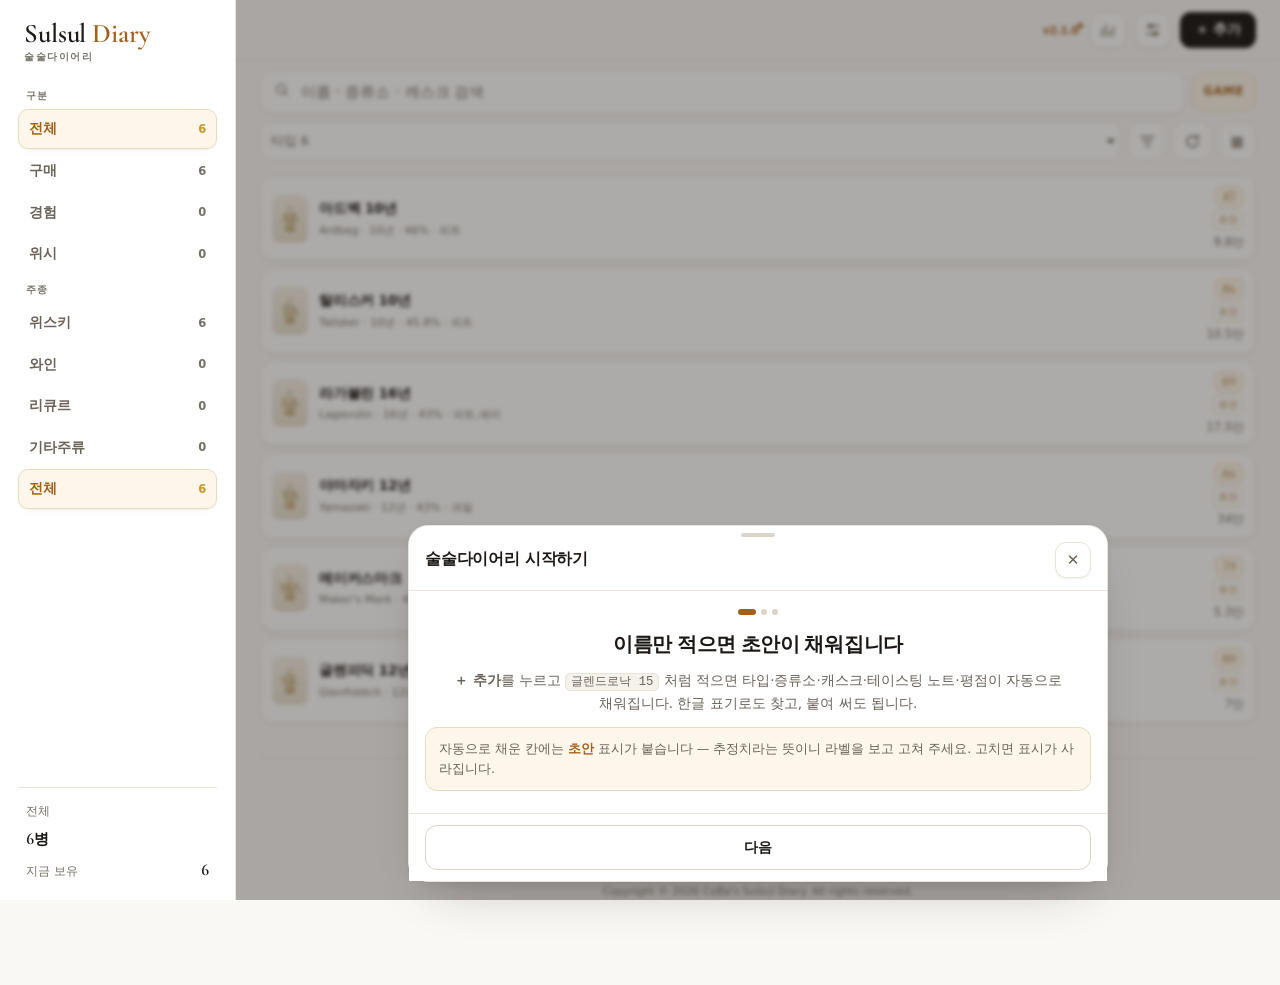
==== commit aad9d009: "주종·타입 드롭다운을 커스텀 패널로 교체 — v2.1.0 지난 지적: 안드로이드에서 <select> 를 탭하면 OS 가 전체화면 피커를 그리는데 다크 테마를 전혀 못 입히고, PC" ====
--- a/index.html
+++ b/index.html
@@ -299,7 +299,31 @@
     linear-gradient(135deg,var(--ink3) 50%,transparent 50%);
   background-position:calc(100% - 9px) 14px, calc(100% - 4px) 14px;
   background-size:5px 5px,5px 5px;background-repeat:no-repeat;
-}
+  /* <select> 는 브라우저가 알아서 내용을 잘라 그렸다 — <button> 으로 바꾼 지금은
+     세 속성을 직접 줘야 `주종 145` 가 잘릴 때 말줄임(…)이 실제로 생긴다.
+     text-align 도 <button> 기본값이 center 라 명시해야 <select> 와 같은 왼쪽 정렬이 된다. */
+  overflow:hidden;white-space:nowrap;text-align:left;
+}
+/* ══════════════ 커스텀 드롭다운 패널 (openDropMenu) ══════════════
+   트리거(.sel 버튼) 아래에 fixed 로 띄운다 — .wrap/.controls 어딘가에 overflow:hidden
+   이 생겨도 잘리지 않고, 스크롤 위치와 무관하게 항상 트리거 바로 아래에 붙는다. */
+.dropmenu{
+  position:fixed;z-index:45;background:var(--surface);border:1px solid var(--line);
+  border-radius:var(--r2);box-shadow:var(--sh2);padding:6px;overflow-y:auto;
+  opacity:0;transform:translateY(-4px);transition:opacity .12s,transform .12s;
+  pointer-events:none;
+}
+.dropmenu.on{opacity:1;transform:translateY(0);pointer-events:auto}
+.dropitem{
+  display:flex;align-items:center;justify-content:space-between;gap:14px;
+  width:100%;padding:9px 10px;border-radius:8px;font-size:13px;color:var(--ink2);
+  text-align:left;white-space:nowrap;
+}
+.dropitem:hover{background:var(--surface2)}
+.dropitem:focus-visible{outline:none;box-shadow:0 0 0 2px var(--accent-bg),inset 0 0 0 1px var(--accent-line)}
+.dropitem.on{background:var(--accent-bg);color:var(--accent);font-weight:700}
+.dropitem b{font-weight:600;color:var(--ink3);font-variant-numeric:tabular-nums}
+.dropitem.on b{color:var(--accent2)}
 /* 초기화 버튼 — 조건이 걸렸을 때만 보인다. 위험색은 쓰지 않는다(되돌릴 수 있는 동작이다) */
 #btnReset:not([hidden]){color:var(--accent);border-color:var(--accent-line);background:var(--accent-bg)}
 
@@ -1435,8 +1459,16 @@
            드롭다운은 폭에 상관없이 전부 고를 수 있다.
            개수 표기(statLine)는 없앴다 — 1행 술장 탭이 이미 `전체 145` 로 세어 주고,
            그 폭이 있어야 필터·초기화가 이 행에 들어온다. -->
-      <select class="sel catsel" id="catSel" aria-label="주종"></select>
-      <select class="sel typesel" id="typeSel" aria-label="타입"></select>
+      <!-- 네이티브 <select> 였다가 버튼 + 커스텀 패널로 바꿨다(v2.1.0).
+           안드로이드에서 <select> 를 탭하면 OS 가 전체화면 피커를 그리는데
+           다크 테마를 전혀 못 입힌다 — PC 에서는 작은 인라인 목록인데 폰에서는
+           화면을 꽉 채워 플랫폼마다 크기가 달라진다는 지적을 그대로 해결한다.
+           openDropMenu() 가 패널을 연다. 항목 데이터는 render() 가 매번
+           `._items` 에 새로 얹어 둔다(아래 render 부분 참고). -->
+      <button type="button" class="sel catsel" id="catSel" aria-label="주종"
+        aria-haspopup="listbox" aria-expanded="false"></button>
+      <button type="button" class="sel typesel" id="typeSel" aria-label="타입"
+        aria-haspopup="listbox" aria-expanded="false"></button>
       <!-- 필터 안에 정렬도 들어갔으므로 라벨이 아니라 아이콘 하나로 둔다.
            적용된 개수는 배지로 보인다(정렬이 기본이 아니면 그것도 센다). -->
       <button class="sqb" id="btnFilter" aria-label="필터와 정렬"><svg viewBox="0 0 24 24"
@@ -1521,8 +1553,14 @@
    작은 수정마다 올라가고, 이것은 사용자에게 알릴 만한 변화에만 올린다.
    CHANGES 는 앱 안에 둔다 — 오프라인에서도 이력을 볼 수 있어야 한다.
    CHANGELOG.md 와 내용을 맞춘다(그쪽이 사람이 읽는 정식 보고서). */
-const APP_VER = '2.0.0';
+const APP_VER = '2.1.0';
 const CHANGES = [
+  { v: '2.1.0', d: '2026-08-10', items: [
+    '주종·타입 드롭다운을 앱 테마 그대로인 패널로 바꿨습니다',
+    '전에는 폰에서 탭하면 안드로이드가 흰 화면 가득 피커를 띄웠습니다',
+    '이제 어느 기기에서나 버튼 바로 아래에 같은 크기로 뜹니다',
+    '주종은 0병이어도 늘 보여줍니다 — 위스키만 있어도 와인·리큐르를 기록할 수 있다는 걸 알 수 있습니다',
+  ]},
   { v: '2.0.0', d: '2026-08-09', items: [
     '자유롭게 쓴 시음 노트에서 향·맛·여운 태그를 자동으로 찾아 줍니다',
     '감귤류·오렌지 → 시트러스, 스파이스 → 스파이시 처럼 다르게 쓴 말도 알아봅니다',
@@ -2209,6 +2247,69 @@
 const lbGo = d => { if (LB.list.length < 2) return;
   LB.i = (LB.i + d + LB.list.length) % LB.list.length; drawLightbox(); };
 
+/* ══════════════ 커스텀 드롭다운 (openDropMenu) ══════════════
+   `#catSel`/`#typeSel` 이 네이티브 <select> 였을 때 안드로이드에서 탭하면 OS 가
+   전체화면 피커를 그렸다 — 다크 테마를 못 입히고, PC 에서는 작은 인라인 목록인데
+   폰에서는 화면을 꽉 채워 플랫폼마다 크기가 달랐다(v2.1.0, 실사용자 지적).
+   버튼(.sel) + 앱 스타일 패널로 바꿔 두 문제를 한 번에 없앤다 — 트리거 바로
+   아래에 뜨는 작은 패널이라 크기가 항상 같고, 다크 테마가 그대로 먹는다.
+
+   한 번에 하나만 열린다(DM.close). 여는 쪽이 알아서 앞의 것을 닫는다. */
+const DM = {close: null, trigger: null, timer: 0};
+/** instant 없이 부르면(바깥 클릭·Escape·선택) 페이드아웃 뒤 지운다.
+    instant 로 부르면(새 패널이 이 자리를 대신할 때) 즉시 지운다 — 안 그러면
+    빠르게 여닫을 때마다 사라지는 중인 패널이 쌓인다(실측: 10회 연타에 12개 잔존). */
+function closeDropMenu(instant){
+  clearTimeout(DM.timer);
+  if (DM.close) DM.close(instant);
+  DM.close = null; DM.trigger = null;
+}
+/** items: [{v, label, count}]. current: 지금 선택된 v. onPick(v) 는 고른 뒤 불린다. */
+function openDropMenu(trigger, items, current, onPick){
+  closeDropMenu(true);   // 이전 패널이 있으면 즉시 치운다 — 새로 열리는 패널과 안 겹치게
+  const m = document.createElement('div');
+  m.className = 'dropmenu';
+  m.setAttribute('role', 'listbox');
+  m.innerHTML = items.map(it => `<button type="button" class="dropitem${it.v === current ? ' on' : ''}"
+      data-v="${esc(it.v)}" role="option" aria-selected="${it.v === current}">
+      <span>${esc(it.label)}</span><b>${it.count}</b></button>`).join('');
+  document.body.appendChild(m);
+  /* 트리거 바로 아래에 고정 배치한다. 화면 오른쪽·아래로 넘치면 안으로 접어 넣는다 —
+     360px 폭에서 타입 패널(160px대)이 오른쪽 8px 안에 들어오려면 이 보정이 필요하다. */
+  const place = () => {
+    const r = trigger.getBoundingClientRect();
+    const w = Math.max(r.width, 168);
+    let left = Math.min(r.left, window.innerWidth - w - 8);
+    left = Math.max(8, left);
+    const top = Math.min(r.bottom + 6, window.innerHeight - 60);
+    m.style.left = left + 'px'; m.style.top = top + 'px'; m.style.width = w + 'px';
+    m.style.maxHeight = Math.max(120, Math.min(360, window.innerHeight - top - 12)) + 'px';
+  };
+  place();
+  requestAnimationFrame(() => m.classList.add('on'));
+  const onDoc = e => { if (!m.contains(e.target) && e.target !== trigger) closeDropMenu(); };
+  const onKey = e => { if (e.key === 'Escape') closeDropMenu(); };
+  document.addEventListener('mousedown', onDoc, true);
+  document.addEventListener('keydown', onKey);
+  window.addEventListener('resize', place);
+  window.addEventListener('scroll', place, true);
+  m.onclick = e => {
+    const b = e.target.closest('[data-v]'); if (!b) return;
+    const v = b.dataset.v; closeDropMenu(); onPick(v);
+  };
+  trigger.setAttribute('aria-expanded', 'true');
+  DM.trigger = trigger;
+  DM.close = instant => {
+    m.classList.remove('on');
+    document.removeEventListener('mousedown', onDoc, true);
+    document.removeEventListener('keydown', onKey);
+    window.removeEventListener('resize', place);
+    window.removeEventListener('scroll', place, true);
+    trigger.setAttribute('aria-expanded', 'false');
+    if (instant) m.remove(); else DM.timer = setTimeout(() => m.remove(), 150);
+  };
+}
+
 function toast(msg, ms){
   const t = $('#toast'); t.textContent = msg; t.classList.add('on');
   t.onclick = null;
@@ -3170,15 +3271,17 @@
      주종이 스크롤 밖으로 밀려 나갔다. **병 수는 옵션 라벨에 넣어** 배지 대신 살린다. */
   const catSel = $('#catSel');
   catSel.hidden = false;
-  /* 라벨에서 `전체` 와 괄호를 뺀다 — 360px 3행에 필터·초기화까지 들어오면 이 셀렉트는
+  /* 라벨에서 `전체` 와 괄호를 뺀다 — 360px 3행에 필터·초기화까지 들어오면 이 버튼은
      93px 이고 글자칸은 65px 뿐이다. `주종 전체 (145)` 는 105px 라 절반만 보이고
      **병 수가 잘려 나간다** — 병 수는 주종을 칩에서 드롭다운으로 바꿀 때 배지를
      포기한 대가로 라벨에 살려 둔 것이라, 그것이 잘리면 남는 것이 없다.
-     `주종 145` 는 61px 로 들어간다. 펼치면 전체 라벨이 그대로 보인다. */
-  catSel.innerHTML = ['all', ...cats].map(c =>
-    `<option value="${esc(c)}">${c === 'all' ? '주종' : esc(c)} ${
-      c === 'all' ? inTabItems.length : (catCount[c] || 0)}</option>`).join('');
-  catSel.value = V.cat;
+     `주종 145` 는 61px 로 들어간다. 패널을 펼치면 전체 라벨이 그대로 보인다.
+     ._items 는 openDropMenu 가 패널을 그릴 때 읽는다 — DOM 프로퍼티라 매 렌더마다
+     그냥 덮어써도 되고, innerHTML 처럼 이스케이프를 신경 쓸 필요가 없다. */
+  catSel._items = ['all', ...cats].map(c => ({v: c,
+    label: c === 'all' ? '주종' : c, count: c === 'all' ? inTabItems.length : (catCount[c] || 0)}));
+  const catCur = catSel._items.find(x => x.v === V.cat) || catSel._items[0];
+  catSel.textContent = `${catCur.label} ${catCur.count}`;
 
   /* 타입 칩 — 현재 탭 + 주종 안에서만 집계한다 */
   const inCat = inTabItems.filter(i => V.cat === 'all' || i.cat === V.cat);
@@ -3192,11 +3295,12 @@
   if (used.length > 1){
     typeSel.hidden = false;
     /* 주종과 같은 이유로 `전체`·괄호를 뺀다 (위 catSel 주석 참조) */
-    typeSel.innerHTML = ['all', ...used].map(t =>
-      `<option value="${esc(t)}">${t === 'all' ? '타입' : esc(t)} ${
-        t === 'all' ? inCat.length : inCat.filter(i => i.type === t).length}</option>`).join('');
-    typeSel.value = V.type;
-  } else { typeSel.hidden = true; typeSel.innerHTML = ''; }
+    typeSel._items = ['all', ...used].map(t => ({v: t,
+      label: t === 'all' ? '타입' : t,
+      count: t === 'all' ? inCat.length : inCat.filter(i => i.type === t).length}));
+    const typeCur = typeSel._items.find(x => x.v === V.type) || typeSel._items[0];
+    typeSel.textContent = `${typeCur.label} ${typeCur.count}`;
+  } else { typeSel.hidden = true; typeSel.textContent = ''; typeSel._items = null; }
 
   /* 사이드바(데스크톱) — 같은 데이터를 세로 목록으로. 탭과 주종을 각각 한 섹션.
      주종 4개를 위 catSel 과 같은 이유로 늘 전부 보여준다. 전에는 하나뿐이면
@@ -7748,13 +7852,22 @@
 };
 $('#tabSegs').onclick = onNavClick;
 $('#sideNav').onclick = onNavClick;
-/* 폰의 주종은 드롭다운이다. 사이드바(데스크톱)는 여전히 [data-cat] 버튼이라
-   onNavClick 이 그쪽을 담당한다 — 두 경로가 같은 V.cat 을 쓴다. */
-$('#catSel').onchange = e => {
-  V.cat = e.target.value; V.type = 'all';   // 주종을 바꾸면 타입 필터는 초기화
-  render();
+/* 폰의 주종은 커스텀 드롭다운이다. 사이드바(데스크톱)는 여전히 [data-cat] 버튼이라
+   onNavClick 이 그쪽을 담당한다 — 두 경로가 같은 V.cat 을 쓴다.
+   버튼은 클릭할 때마다 render() 가 그 시점에 채워 둔 `._items` 를 읽는다 —
+   목록이 항상 최신이라 별도로 동기화할 게 없다. */
+$('#catSel').onclick = () => {
+  const el = $('#catSel');
+  openDropMenu(el, el._items, V.cat, v => {
+    V.cat = v; V.type = 'all';   // 주종을 바꾸면 타입 필터는 초기화
+    render();
+  });
 };
-$('#typeSel').onchange = e => { V.type = e.target.value; render(); };
+$('#typeSel').onclick = () => {
+  const el = $('#typeSel');
+  if (el.hidden || !el._items) return;   // 타입이 하나뿐이면 숨겨져 있다
+  openDropMenu(el, el._items, V.type, v => { V.type = v; render(); });
+};
 /* 초기화 — 검색어·필터·정렬만 푼다. 술장 탭과 주종·타입은 화면에 그대로 보이는
    상태라 여기서 함께 지우면 내가 건드리지 않은 것이 사라진 것으로 보인다. */
 $('#btnReset').onclick = () => {
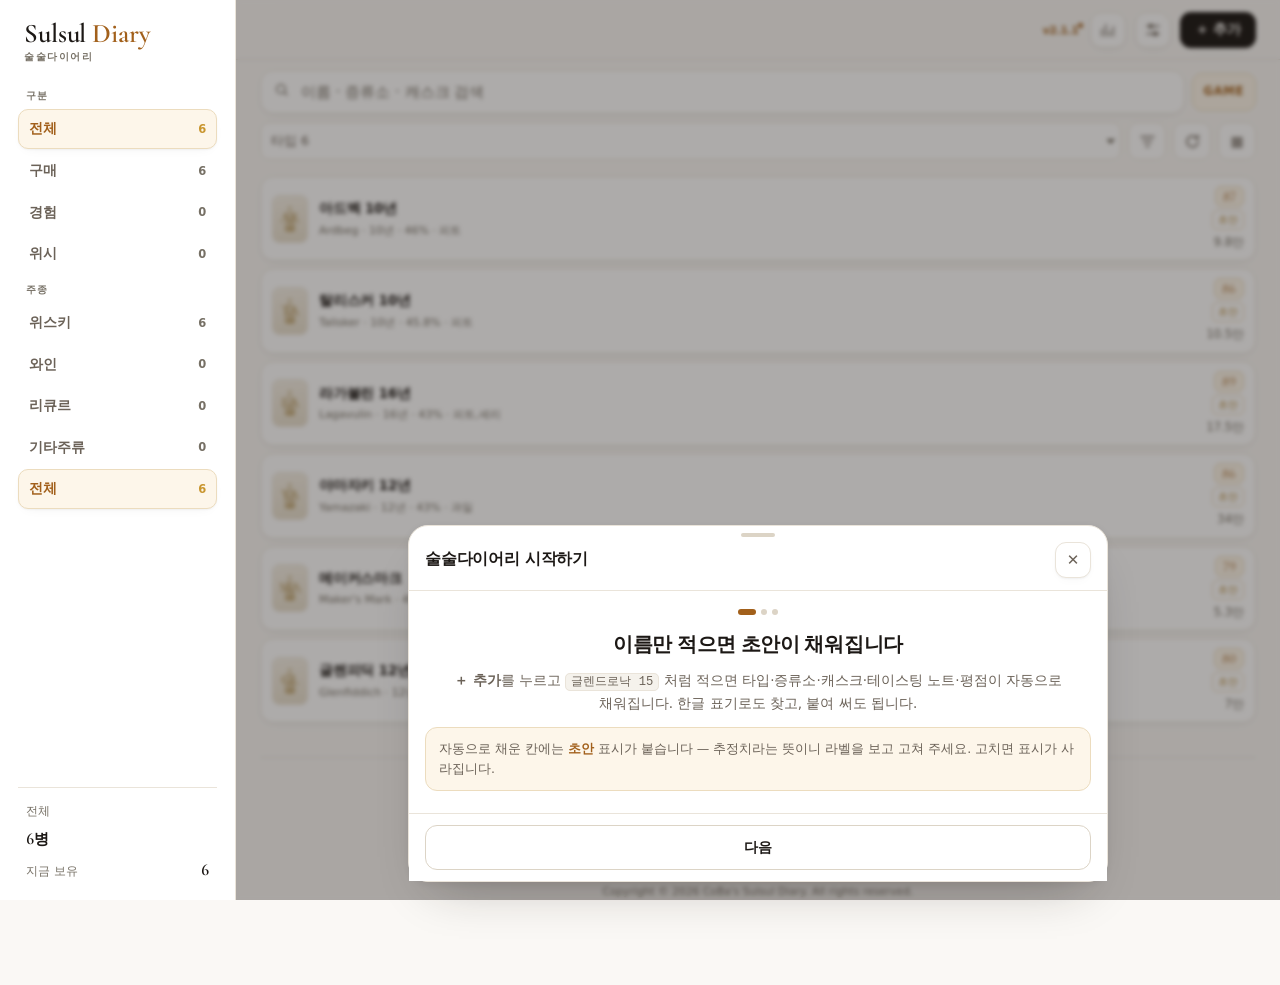
==== commit 32c24eb3: "게임 화면 드롭다운을 커스텀 패널로 통일하고, 시트 안에서 안 보이던 버그를 고침 v2.1.0에서 목록 화면(주종·타입)만 openDropMenu로 바꿨는데, 게임 설정/평가 화면" ====
--- a/index.html
+++ b/index.html
@@ -308,7 +308,11 @@
    트리거(.sel 버튼) 아래에 fixed 로 띄운다 — .wrap/.controls 어딘가에 overflow:hidden
    이 생겨도 잘리지 않고, 스크롤 위치와 무관하게 항상 트리거 바로 아래에 붙는다. */
 .dropmenu{
-  position:fixed;z-index:45;background:var(--surface);border:1px solid var(--line);
+  /* 55 — .sheet(50) 보다 높아야 한다. 카테고리/타입 선택기는 시트 밖(메인 목록)에 있어
+     45로도 문제가 없었지만, 게임 설정/평가 시트 안에서 여는 패널은 45면 시트 배경에
+     완전히 가려 안 보였다(실측: 참가자수·후보좁히기 패널이 화면에 렌더는 되는데
+     투명하게 사라져 있었음). 라이트박스(80)·토스트(90)보다는 낮게 둔다. */
+  position:fixed;z-index:55;background:var(--surface);border:1px solid var(--line);
   border-radius:var(--r2);box-shadow:var(--sh2);padding:6px;overflow-y:auto;
   opacity:0;transform:translateY(-4px);transition:opacity .12s,transform .12s;
   pointer-events:none;
@@ -741,9 +745,19 @@
 .f label{font-size:11px;color:var(--ink3);padding-left:2px;display:flex;align-items:center;gap:5px}
 .dpill{font-size:9px;font-style:normal;color:var(--warn);border:1px solid var(--accent-line);
   background:var(--accent-bg);border-radius:4px;padding:0 4px;line-height:15px;letter-spacing:.02em}
-.f input,.f select,.f textarea{
+.f input,.f select,.f textarea,.f .fsel{
   width:100%;background:var(--surface);border:1px solid var(--line);border-radius:10px;
   padding:10px 11px;font-size:14px;
+}
+/* 게임의 예상 병·지역 — 네이티브 <select> 였다가 버튼+패널로 바꿨다(v2.1.0).
+   .sel 과 같은 화살표를 그려 목록이 열린다는 걸 알린다. */
+.f .fsel{
+  text-align:left;color:var(--ink);overflow:hidden;white-space:nowrap;text-overflow:ellipsis;
+  padding-right:28px;appearance:none;
+  background-image:linear-gradient(45deg,transparent 50%,var(--ink3) 50%),
+    linear-gradient(135deg,var(--ink3) 50%,transparent 50%);
+  background-position:calc(100% - 16px) 18px, calc(100% - 11px) 18px;
+  background-size:5px 5px,5px 5px;background-repeat:no-repeat;
 }
 .f textarea{min-height:62px;resize:vertical;line-height:1.55}
 /* 잔량 슬라이더 */
@@ -1307,9 +1321,16 @@
 .gopt label i{display:block;font-style:normal;font-size:10.5px;color:var(--ink3);margin-top:1px}
 .gor{display:flex;gap:8px;align-items:center}
 .gor > span{flex:none;font-size:11.5px;color:var(--ink2)}
-.gor select{
-  flex:1;min-width:0;height:31px;padding:0 8px;border-radius:8px;font-size:11.5px;
+/* 네이티브 <select> 였다가 버튼으로 바꿨다(v2.1.0) — .sel 과 같은 화살표를
+   그려 "누르면 목록이 열린다" 는 게 똑같이 읽히게 한다. */
+.gorsel{
+  flex:1;min-width:0;height:31px;padding:0 22px 0 8px;border-radius:8px;font-size:11.5px;
   background:var(--surface);border:1px solid var(--line);color:var(--ink);
+  text-align:left;overflow:hidden;white-space:nowrap;text-overflow:ellipsis;
+  appearance:none;background-image:linear-gradient(45deg,transparent 50%,var(--ink3) 50%),
+    linear-gradient(135deg,var(--ink3) 50%,transparent 50%);
+  background-position:calc(100% - 13px) 13px, calc(100% - 8px) 13px;
+  background-size:5px 5px,5px 5px;background-repeat:no-repeat;
 }
 /* 맞힐 항목 — 켜고 끄면 배점이 자동으로 다시 나뉜다. 나뉜 결과를 바로 아래에
    숫자로 보여 준다: 켰을 때 무엇이 얼마나 줄어드는지 눈으로 보여야 고를 수 있다. */
@@ -1553,8 +1574,12 @@
    작은 수정마다 올라가고, 이것은 사용자에게 알릴 만한 변화에만 올린다.
    CHANGES 는 앱 안에 둔다 — 오프라인에서도 이력을 볼 수 있어야 한다.
    CHANGELOG.md 와 내용을 맞춘다(그쪽이 사람이 읽는 정식 보고서). */
-const APP_VER = '2.1.0';
+const APP_VER = '2.1.1';
 const CHANGES = [
+  { v: '2.1.1', d: '2026-08-11', items: [
+    '게임 화면의 드롭다운(참가자 수·제한시간·후보 좁히기·오답 감점·예상 병·예상 지역)도 앱 테마 패널로 바꿨습니다',
+    '전에는 목록 화면만 고쳐져 있었고 게임 설정·평가 화면은 그대로 안드로이드 전체화면 피커였습니다',
+  ]},
   { v: '2.1.0', d: '2026-08-10', items: [
     '주종·타입 드롭다운을 앱 테마 그대로인 패널로 바꿨습니다',
     '전에는 폰에서 탭하면 안드로이드가 흰 화면 가득 피커를 띄웠습니다',
@@ -2267,12 +2292,22 @@
 /** items: [{v, label, count}]. current: 지금 선택된 v. onPick(v) 는 고른 뒤 불린다. */
 function openDropMenu(trigger, items, current, onPick){
   closeDropMenu(true);   // 이전 패널이 있으면 즉시 치운다 — 새로 열리는 패널과 안 겹치게
+  /* ⚠ 위 한 줄로는 부족하다 — DM 은 슬롯이 하나뿐인데, "고르기" 로 방금 닫힌 패널은
+     onPick() 이 부르는 openGameSetup() 같은 재렌더 안에서 **이미 DM 을 비우고** 자기
+     제거를 150ms 뒤로 예약해 둔 상태다. 그 직후 다른 트리거를 또 열면 DM 에는 아무것도
+     없어 위 줄이 아무 일도 안 하고, 사라지는 중인 옛 패널과 새 패널이 최대 150ms 동안
+     같이 떠 있는다 — document.querySelector('.dropmenu') 가 옛것을 집어 온다
+     (실측: 참가자 패널을 고른 직후 후보 좁히기를 열었더니 여전히 "2명~10명" 이 보였다).
+     DM 추적과 별개로 **실제 DOM 을 훑어** 남은 것을 전부 지운다. */
+  document.querySelectorAll('.dropmenu').forEach(el => el.remove());
   const m = document.createElement('div');
   m.className = 'dropmenu';
   m.setAttribute('role', 'listbox');
+  /* count 는 선택이다 — 주종·타입처럼 "몇 개" 가 있는 목록에는 배지로 붙이고,
+     참가자 수·제한시간처럼 셀 것이 없는 목록은 라벨만 낸다. */
   m.innerHTML = items.map(it => `<button type="button" class="dropitem${it.v === current ? ' on' : ''}"
       data-v="${esc(it.v)}" role="option" aria-selected="${it.v === current}">
-      <span>${esc(it.label)}</span><b>${it.count}</b></button>`).join('');
+      <span>${esc(it.label)}</span>${it.count != null ? `<b>${it.count}</b>` : ''}</button>`).join('');
   document.body.appendChild(m);
   /* 트리거 바로 아래에 고정 배치한다. 화면 오른쪽·아래로 넘치면 안으로 접어 넣는다 —
      360px 폭에서 타입 패널(160px대)이 오른쪽 8px 안에 들어오려면 이 보정이 필요하다. */
@@ -4823,12 +4858,13 @@
   const tSec = tIn == null ? loadT() : tIn;
   openSheet(`${GAME_TITLE[mode] || '블라인드'} · 병 고르기`, `
     ${mode !== 'multi' ? '' : `<div class="gmp">
+      <!-- 네이티브 <select> 였다가 버튼+커스텀 패널(openDropMenu)로 바꿨다(v2.1.0) —
+           폰에서 탭하면 전체화면 피커가 뜨는 문제가 게임 시트 안 셀렉트에도 똑같이
+           있었다. 항목 자체는 그대로 render 시점에 계산해 버튼에 얹는다. -->
       <div class="gor"><span>참가자</span>
-        <select data-gmp="n">${Array.from({length: GAME_MAX_P - GAME_MIN_P + 1}, (_, i) => i + GAME_MIN_P)
-          .map(n => `<option value="${n}"${n === nP ? ' selected' : ''}>${n}명</option>`).join('')}</select></div>
+        <button type="button" class="gorsel" data-gmp="n">${nP}명</button></div>
       <div class="gor"><span>제한시간</span>
-        <select data-gmp="t">${GAME_TIMES.map(s =>
-          `<option value="${s}"${s === tSec ? ' selected' : ''}>${timeLabel(s)}</option>`).join('')}</select></div>
+        <button type="button" class="gorsel" data-gmp="t">${timeLabel(tSec)}</button></div>
       <i>기기 하나를 돌려 씁니다. 잔 A 를 <b>${nP}명이 차례로</b> 평가한 뒤 잔 B 로 넘어갑니다.
         차례마다 빈 양식으로 시작하므로 <b>앞 사람의 답은 보이지 않습니다.</b>
         ${tSec ? `제한시간이 끝나면 입력한 것을 저장하고 다음 사람으로 넘어갑니다.`
@@ -4858,13 +4894,11 @@
             <i>켜면 동의어(감귤류→시트러스)와 어형(스파이스→스파이시)을 인정하지 않아
               정답이 좁아지고, 쓸 수 있는 병도 줄어듭니다</i></span></label>
         <div class="gor"><span>후보 좁히기</span>
-          <select data-go="narrow">${GAME_NARROW.map(n =>
-            `<option value="${n}"${n === lv.opt.narrow ? ' selected' : ''}
-              >${n ? `정답 + 오답 ${n}개` : '좁히지 않음 (84개)'}</option>`).join('')}</select></div>
+          <button type="button" class="gorsel" data-go="narrow">${
+            lv.opt.narrow ? `정답 + 오답 ${lv.opt.narrow}개` : '좁히지 않음 (84개)'}</button></div>
         <div class="gor"><span>오답 감점</span>
-          <select data-go="penDiv">${GAME_PENS.map(n =>
-            `<option value="${n}"${n === lv.opt.penDiv ? ' selected' : ''}
-              >${n ? `정답 하나의 1/${n}` : '감점 없음'}</option>`).join('')}</select></div>
+          <button type="button" class="gorsel" data-go="penDiv">${
+            lv.opt.penDiv ? `정답 하나의 1/${lv.opt.penDiv}` : '감점 없음'}</button></div>
       </div>`}
     </div>
     <p class="hint">${solo
@@ -4917,17 +4951,11 @@
      `!c.checked` 로 "켜려는 중" 을 판별할 수 없다 — 그렇게 쓰면 조건이 영영 거짓이라
      상한이 아예 걸리지 않는다(실제로 그렇게 새어 있었다). */
   $('#shBody').onchange = e => {
-    /* 멀티의 참가자 수·제한시간. 안내문과 차례 수가 함께 바뀌므로 다시 그린다 */
-    const mp = e.target.closest('[data-gmp]');
-    if (mp){
-      const v = Number(mp.value);
-      if (mp.dataset.gmp === 'n'){ saveP(v); return openGameSetup(mode, lv.key, cats, v, tSec); }
-      saveT(v); return openGameSetup(mode, lv.key, cats, nP, v);
-    }
-    /* 직접 설정의 레버. 어느 것이든 채점 기준이 바뀌므로 화면을 다시 그린다 —
-       특히 fam 은 쓸 수 있는 병 목록까지 바꾼다 */
+    /* 남은 것은 체크박스(data-go="showCount"/"strict")와 병 선택 체크박스뿐이다.
+       참가자 수·제한시간·후보 좁히기·오답 감점은 버튼+패널로 바뀌어 change 가
+       아니라 click 에서 처리한다(아래 onclick). */
     const go = e.target.closest('[data-go]');
-    if (go){
+    if (go && go.type === 'checkbox'){
       const k = go.dataset.go;
       /* strict 체크박스는 **점수 문턱**으로 저장한다 — 난이도가 fam 불리언이 아니라
          minScore 로 갈리기 때문이다(matchTags 의 단계별 점수를 그대로 쓴다) */
@@ -4935,8 +4963,7 @@
         saveOpt({...loadOpt(), minScore: go.checked ? GAME_STRICT_SC : GAME_MIN_SC});
         return openGameSetup(mode, 'custom', cats, nP, tSec);
       }
-      const v = go.type === 'checkbox' ? go.checked : Number(go.value);
-      saveOpt({...loadOpt(), [k]: v});
+      saveOpt({...loadOpt(), [k]: go.checked});
       return openGameSetup(mode, 'custom', cats, nP, tSec);
     }
     const c = e.target.closest('[data-gpick]');
@@ -4954,6 +4981,33 @@
   $('#shBody').onclick = e => {
     const ed = e.target.closest('[data-gedit]');
     if (ed){ e.preventDefault(); return openEdit(ed.dataset.gedit); }
+    /* 참가자 수 · 제한시간 — 버튼 + 커스텀 패널. 안내문과 차례 수가 함께 바뀌므로
+       고르면 셋업 전체를 다시 그린다(부분 갱신보다 어긋날 여지가 없다). */
+    const mp = e.target.closest('[data-gmp]');
+    if (mp){
+      const isN = mp.dataset.gmp === 'n';
+      const items = (isN
+        ? Array.from({length: GAME_MAX_P - GAME_MIN_P + 1}, (_, i) => i + GAME_MIN_P)
+        : GAME_TIMES).map(n => ({v: String(n), label: isN ? `${n}명` : timeLabel(n)}));
+      return openDropMenu(mp, items, String(isN ? nP : tSec), v => {
+        if (isN){ saveP(Number(v)); return openGameSetup(mode, lv.key, cats, Number(v), tSec); }
+        saveT(Number(v)); openGameSetup(mode, lv.key, cats, nP, Number(v));
+      });
+    }
+    /* 직접 설정의 후보 좁히기 · 오답 감점 — 마찬가지로 버튼 + 패널.
+       체크박스(showCount/strict)는 change 에서 이미 처리된다(위 onchange 참고). */
+    const go = e.target.closest('[data-go]');
+    if (go && go.tagName === 'BUTTON'){
+      const k = go.dataset.go;
+      const list = k === 'narrow' ? GAME_NARROW : GAME_PENS;
+      const items = list.map(n => ({v: String(n), label: k === 'narrow'
+        ? (n ? `정답 + 오답 ${n}개` : '좁히지 않음 (84개)')
+        : (n ? `정답 하나의 1/${n}` : '감점 없음')}));
+      return openDropMenu(go, items, String(lv.opt[k]), v => {
+        saveOpt({...loadOpt(), [k]: Number(v)});
+        openGameSetup(mode, 'custom', cats, nP, tSec);
+      });
+    }
     const b = e.target.closest('[data-glv]');
     if (b){
       /* 난이도를 바꾸면 정답 범위가 바뀌므로 화면을 다시 그린다. 고른 병은 버린다 —
@@ -5135,14 +5189,13 @@
     ${radarBlock('gg', ask('wb') ? '내 점수 · Whiskybase 예상 점수로도 채점됩니다' : '내 점수 · 향·맛·여운 합 ÷ 3')}
     ${noteSections('', pre, opt.showCount ? need : null, g.cand, true)}
     ${!ask('name') ? '' : `<div class="fg">
+      <!-- 네이티브 <select> 였다가 버튼+패널로 바꿨다(v2.1.0) — 잔이 최대 20개라
+           목록이 길어질수록 폰의 전체화면 피커 문제가 특히 두드러졌다.
+           선택값은 .value 대신 data-v 에 둔다(버튼엔 .value 가 없다). -->
       <div class="f wide"><label for="ggGuess">어느 병일까요</label>
-        <select id="ggGuess">
-          <option value="">— 고르지 않음 —</option>
-          ${GAME.glasses.map(x => byId(x.itemId)).filter(Boolean)
-            .sort((a, b) => fullName(a).localeCompare(fullName(b), 'ko'))
-            .map(x => `<option value="${esc(x.id)}"${my.guessId === x.id ? ' selected' : ''}
-              >${esc(fullName(x))}</option>`).join('')}
-        </select></div>
+        <button type="button" class="fsel" id="ggGuess" data-v="${esc(my.guessId || '')}">${
+          (() => { const gi = my.guessId ? byId(my.guessId) : null;
+            return esc(gi ? fullName(gi) : '— 고르지 않음 —'); })()}</button></div>
     </div>
     <p class="hint">이 판에 담긴 병 ${GAME.glasses.length}개 중에서 고릅니다.
       같은 병을 두 잔에 골라도 막지 않습니다 — 확신이 없을 때 둘 다 걸어 보는 것도 전략입니다.</p>`}
@@ -5154,10 +5207,8 @@
         <input id="ggAge" type="number" min="0" max="60" step="1" inputmode="numeric"
           placeholder="예: 12" value="${esc(my.age ?? '')}"></div>` : ''}
       ${ask('region') ? `<div class="f wide"><label for="ggRegion">지역 예상</label>
-        <select id="ggRegion"><option value="">— 고르지 않음 —</option>
-          ${Object.keys(REGION_COUNTRY).map(r =>
-            `<option value="${esc(r)}"${my.region === r ? ' selected' : ''}>${esc(r)}</option>`).join('')}
-        </select></div>` : ''}
+        <button type="button" class="fsel" id="ggRegion" data-v="${esc(my.region || '')}"
+          >${esc(my.region || '— 고르지 않음 —')}</button></div>` : ''}
     </div>`}
     <p class="hint">향·맛·여운은 <b>몇 개를 고르든 상관없습니다.</b> 맞힌 태그가 그 축의 배점을
       정답 개수로 나눈 만큼 올려 줍니다. ${opt.penDiv
@@ -5178,6 +5229,27 @@
     R[r.dataset.rax] = Number(r.value);
     $('#ggo_' + r.dataset.rax).textContent = r.value;
     paint();
+  };
+  /* 예상 병 · 예상 지역 — 버튼 + 커스텀 패널. 고르면 data-v 와 버튼 글자를 함께
+     갱신한다(제출은 이 둘만 읽는다 — 아래 val()/gs.dataset.v 참고). */
+  const ggGuessBtn = $('#ggGuess');
+  if (ggGuessBtn) ggGuessBtn.onclick = () => {
+    const items = [{v:'', label:'— 고르지 않음 —'},
+      ...GAME.glasses.map(x => byId(x.itemId)).filter(Boolean)
+        .sort((a, b) => fullName(a).localeCompare(fullName(b), 'ko'))
+        .map(x => ({v: x.id, label: fullName(x)}))];
+    openDropMenu(ggGuessBtn, items, ggGuessBtn.dataset.v, v => {
+      ggGuessBtn.dataset.v = v;
+      ggGuessBtn.textContent = items.find(x => x.v === v)?.label || '— 고르지 않음 —';
+    });
+  };
+  const ggRegionBtn = $('#ggRegion');
+  if (ggRegionBtn) ggRegionBtn.onclick = () => {
+    const items = [{v:'', label:'— 고르지 않음 —'}, ...Object.keys(REGION_COUNTRY).map(r => ({v:r, label:r}))];
+    openDropMenu(ggRegionBtn, items, ggRegionBtn.dataset.v, v => {
+      ggRegionBtn.dataset.v = v;
+      ggRegionBtn.textContent = v || '— 고르지 않음 —';
+    });
   };
   const picksOf = ax => [...document.querySelectorAll(`[data-nsec="${ax}"] .ncell.on`)].map(b => b.dataset.npick);
   /* 힌트로 받은 답. 정보는 주되 점수는 주지 않는다 — 채점에서 일치 수에서 뺀다. */
@@ -5238,10 +5310,13 @@
   const commit = () => {
     const tags = {}; NOTE_AXES.forEach(ax => { tags[ax] = picksOf(ax); });
     const gs = $('#ggGuess');
-    const val = id => { const el = $(id); return el ? el.value.trim() : ''; };
+    /* ggRegion 은 버튼이라 .value 가 없다 — data-v 를 대신 읽는다.
+       ggAbv/ggAge 는 여전히 <input> 이라 .value 그대로다. */
+    const val = id => { const el = $(id); if (!el) return '';
+      return 'v' in el.dataset ? el.dataset.v : el.value.trim(); };
     /* score(세 축 평균)가 WB 예상 점수를 겸한다 — 별도 wb 필드는 두지 않는다.
        solo 는 병을 알고 하므로 guessId 를 정답으로 채워 둔다(이름 배점은 0 이라 점수에 안 쓴다) */
-    g.mys[p] = {filled:true, tags, guessId: solo ? g.itemId : (gs ? gs.value : ''),
+    g.mys[p] = {filled:true, tags, guessId: solo ? g.itemId : (gs ? gs.dataset.v : ''),
       rad:{...R}, score: radarScore(R), hints,
       abv: val('#ggAbv'), age: val('#ggAge'), region: val('#ggRegion')};
     saveGame();
@@ -5267,7 +5342,7 @@
     }
     const anyTag = NOTE_AXES.some(ax => picksOf(ax).length);
     const gs = $('#ggGuess');
-    const guessId = solo ? g.itemId : (gs ? gs.value : '');
+    const guessId = solo ? g.itemId : (gs ? gs.dataset.v : '');
     if (!anyTag && !(solo ? false : guessId)){
       /* 멀티는 **빈 답도 받는다.** "모르겠다" 는 시음회에서 정당한 답이고, 막으면
          한 사람이 모른다는 이유로 판 전체가 멈춘다. 제한시간 만료도 이미 빈 답을
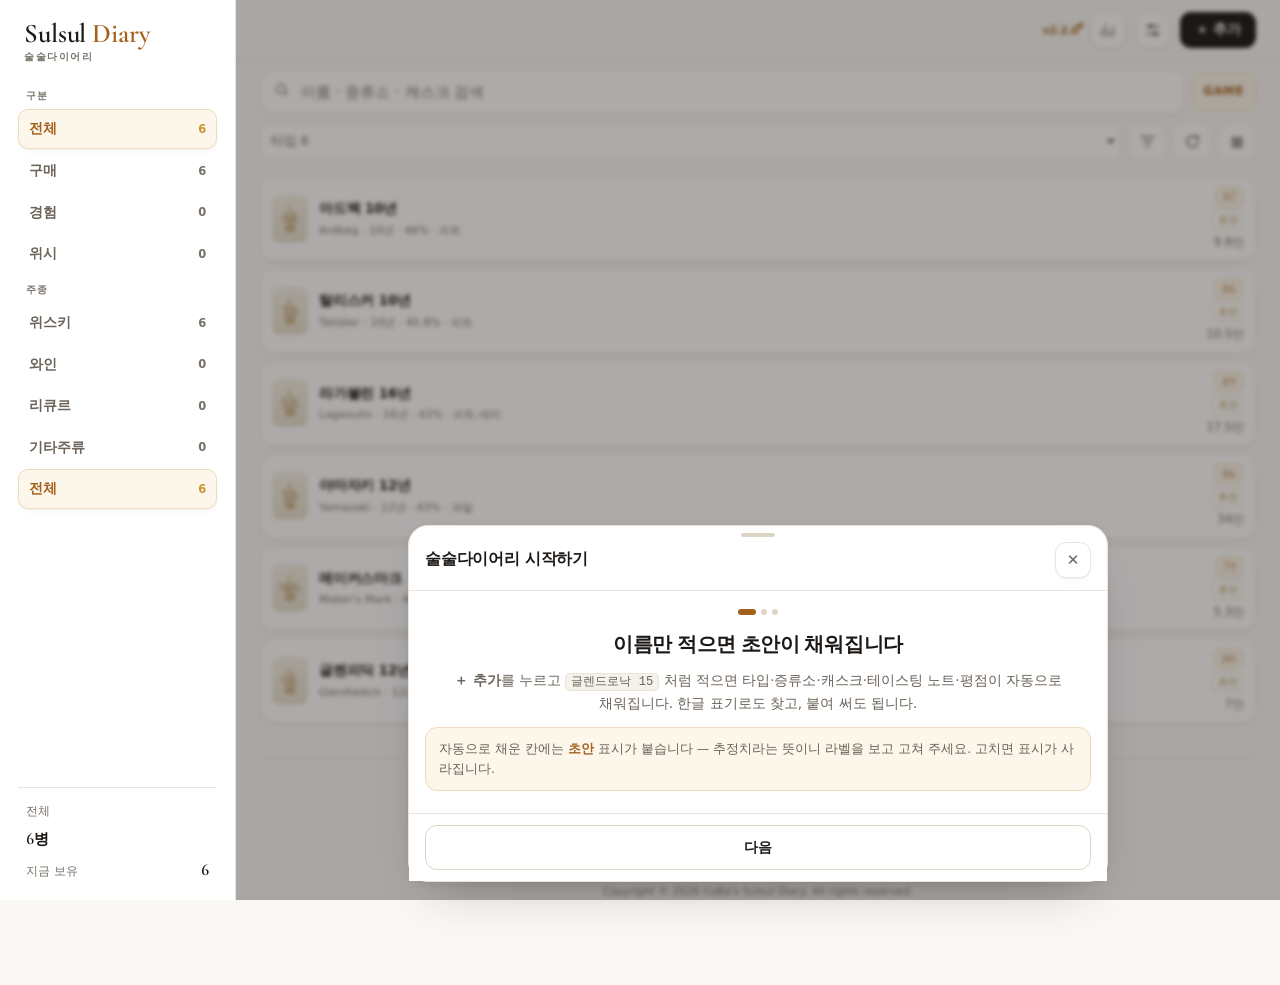
==== commit 40b891d2: "향·맛·여운 디스크립터를 세 축이 공유하도록 정리 — 85→105개, 커버율 74.6→96.3% 사용자가 올린 실제 기록 130병의 향·맛·여운 원문을 앱의 matchTags 에 " ====
--- a/index.html
+++ b/index.html
@@ -1058,7 +1058,7 @@
 
 /* ══════════════ 향·맛·여운 선택 ══════════════
    기본은 가중치 상위 10개 — **10열 × 1줄**. 세 축이 한 화면에 들어오게 한다.
-   84개를 한 번에 펼치면 아무도 고르지 않는다. 선택된 항목은 접어도 계속 보인다. */
+   디스크립터를 한 번에 다 펼치면 아무도 고르지 않는다. 선택된 항목은 접어도 계속 보인다. */
 .nsec{margin-bottom:18px}
 .nsec:last-child{margin-bottom:6px}
 .nhead{display:flex;align-items:center;gap:7px;margin-bottom:9px;flex-wrap:wrap}
@@ -1574,8 +1574,16 @@
    작은 수정마다 올라가고, 이것은 사용자에게 알릴 만한 변화에만 올린다.
    CHANGES 는 앱 안에 둔다 — 오프라인에서도 이력을 볼 수 있어야 한다.
    CHANGELOG.md 와 내용을 맞춘다(그쪽이 사람이 읽는 정식 보고서). */
-const APP_VER = '2.1.1';
+const APP_VER = '2.2.0';
 const CHANGES = [
+  { v: '2.2.0', d: '2026-08-11', items: [
+    '향·맛·여운에서 고를 수 있는 항목이 85개에서 105개로 늘었습니다',
+    '세 축이 같은 어휘를 씁니다 — 토피·몰트·과일은 맛에만, 달콤한·부드러운은 여운에만 있었습니다',
+    '실제 기록 130병으로 재 보니 문장에서 태그를 못 찾는 비율이 향 25%에서 4%로 줄었습니다',
+    '견과, 짭조름한, 해조, 정향, 넛메그, 버터스카치, 만다린 같은 말도 알아봅니다',
+    '게임에서 채점할 수 있는 병이 129개에서 130개 전부로 늘었습니다',
+    '편집 화면이 향·맛·여운과 상세 사양을 펼친 상태로 열립니다 — 접고 싶으면 접을 수 있습니다',
+  ]},
   { v: '2.1.1', d: '2026-08-11', items: [
     '게임 화면의 드롭다운(참가자 수·제한시간·후보 좁히기·오답 감점·예상 병·예상 지역)도 앱 테마 패널로 바꿨습니다',
     '전에는 목록 화면만 고쳐져 있었고 게임 설정·평가 화면은 그대로 안드로이드 전체화면 피커였습니다',
@@ -1815,7 +1823,7 @@
    [이름, 가중치, 아이콘계열]. 가중치는 **위스키 리뷰에서 실제로 자주 거론되는 정도**다.
    기본 화면에는 가중치 상위 NOTE_TOP(10)개만 보여 준다 — **10열 × 1줄**.
    세 축(향·맛·여운)이 한 화면에 들어오는 것이 목적이다.
-   84개를 한 번에 펼치면 아무도 고르지 않는다.
+   디스크립터를 한 번에 다 펼치면 아무도 고르지 않는다.
    '전체 보기' 로 나머지를 펼치고, 고른 항목은 접어도 남는다.
    아이콘은 계열별로 공유한다(ICONS 참조). */
 /* 자주 쓰는 장소. 고른 라벨은 메모 첫 줄의 "집 : " 이 되고, 뒤에 상세를
@@ -1835,42 +1843,68 @@
 /* 세 축의 순서. 시음 기록·편집 폼·블라인드 게임·채점이 모두 이 순서를 쓴다 —
    따로 적어 두면 한 곳만 바뀌어 축이 어긋난다. */
 const NOTE_AXES = ['nose','taste','finish'];
+/* ⚠ 세 축은 **같은 어휘를 공유해야 한다.** 축마다 따로 고른 목록이었더니, 노트를 쓰는
+   사람은 같은 향을 향·맛·여운에 다 적는데 칩은 한 축에만 있어 나머지가 통째로 새어
+   나갔다. 실제 130병으로 재 보니 미스가 정확히 그 비대칭 지점에 몰려 있었다 —
+   `토피`·`몰트`·`스파이시`·`과일` 은 맛에만, `달콤한`·`부드러운` 은 여운에만,
+   `바닐라`·`꿀`·`크리미` 는 여운에 없었다. 향 커버율 74.6%.
+   길이·마무리 성격의 말(긴/짧은/중간 여운, 깔끔한, 복합적인)만 여운 전용으로 남기고,
+   향미 디스크립터는 세 축에 모두 둔다 → 96%대 (v2.2.0). 새 칩을 한 축에만 넣지 말 것. */
 const NOTES = {
   nose: { label:'향', en:'Nose', icon:'flower', desc:'마시기 전에 코로 맡는 향', list: [
     ['바닐라',10,'vanilla'], ['셰리',10,'dried'], ['꿀',9,'honey'], ['오크',9,'oak'],
-    ['시트러스',9,'citrus'], ['캐러멜',8,'caramel'], ['스모키',8,'smoke'], ['피트',8,'peat'],
-    ['사과',8,'fruit'], ['말린 과일',8,'dried'],
+    ['시트러스',9,'citrus'], ['과일',9,'fruit'], ['캐러멜',8,'caramel'], ['스모키',8,'smoke'],
+    ['피트',8,'peat'], ['사과',8,'fruit'], ['말린 과일',8,'dried'], ['몰트',8,'malt'],
+    ['스파이시',8,'spice'],
     ['견과류',7,'nut'], ['초콜릿',7,'choco'], ['꽃',7,'flower'], ['시나몬',7,'spice'],
+    ['달콤한',7,'sweet'],
     ['배',6,'fruit'], ['베리류',6,'berry'], ['커피',6,'coffee'], ['가죽',6,'leather'],
+    ['토피',6,'caramel'],
     ['크림',5,'cream'], ['허브',5,'herb'], ['민트',5,'herb'], ['코코넛',5,'nut'],
-    ['건포도',5,'dried'], ['타바코',4,'leather'], ['후추',4,'pepper'], ['무화과',4,'fruit'],
-    ['흙내음',4,'earth'], ['소금기',4,'salt'], ['장미',3,'flower'], ['벌집',3,'honey'],
+    ['건포도',5,'dried'], ['자두',5,'berry'],
+    ['타바코',4,'leather'], ['후추',4,'pepper'], ['무화과',4,'fruit'],
+    ['흙내음',4,'earth'], ['소금기',4,'salt'], ['다크 체리',4,'berry'],
+    ['장미',3,'flower'], ['벌집',3,'honey'], ['미네랄',3,'earth'],
   ]},
   taste: { label:'맛', en:'Palate', icon:'sweet', desc:'입으로 마셨을 때 느껴지는 맛', list: [
     ['꿀',10,'honey'], ['셰리',10,'dried'], ['바닐라',9,'vanilla'], ['오크',9,'oak'],
-    ['스파이시',9,'spice'], ['과일',9,'fruit'], ['스모키',8,'smoke'], ['피트',8,'peat'],
-    ['초콜릿',8,'choco'], ['캐러멜',8,'caramel'],
-    ['몰트',8,'malt'], ['후추',7,'pepper'], ['견과류',7,'nut'], ['시트러스',7,'citrus'],
-    ['크리미',7,'cream'], ['건포도',7,'dried'], ['감초',6,'herb'], ['커피',6,'coffee'],
-    ['시나몬',6,'spice'], ['토피',6,'caramel'], ['소금',5,'salt'], ['가죽',5,'leather'],
-    ['허브',5,'herb'], ['버터',5,'cream'], ['오렌지 껍질',5,'citrus'], ['흙내음',4,'earth'],
-    ['코코넛',4,'nut'], ['무화과',4,'fruit'], ['다크 체리',4,'berry'], ['생강',3,'spice'],
+    ['스파이시',9,'spice'], ['과일',9,'fruit'], ['달콤한',9,'sweet'],
+    ['스모키',8,'smoke'], ['피트',8,'peat'],
+    ['초콜릿',8,'choco'], ['캐러멜',8,'caramel'], ['몰트',8,'malt'], ['부드러운',8,'soft'],
+    ['후추',7,'pepper'], ['견과류',7,'nut'], ['시트러스',7,'citrus'],
+    ['크리미',7,'cream'], ['건포도',7,'dried'],
+    ['감초',6,'herb'], ['커피',6,'coffee'], ['시나몬',6,'spice'], ['토피',6,'caramel'],
+    ['사과',6,'fruit'],
+    ['소금',5,'salt'], ['가죽',5,'leather'], ['허브',5,'herb'], ['버터',5,'cream'],
+    ['오렌지 껍질',5,'citrus'],
+    ['흙내음',4,'earth'], ['코코넛',4,'nut'], ['무화과',4,'fruit'], ['다크 체리',4,'berry'],
+    ['자두',4,'berry'],
+    ['생강',3,'spice'],
   ]},
   finish: { label:'여운', en:'Finish', icon:'long', desc:'마시고 난 후에 입안에 남는 향', list: [
     ['긴 여운',10,'long'], ['스모키',9,'smoke'], ['오크',9,'oak'], ['드라이',8,'dry'],
     ['달콤한',8,'sweet'], ['스파이시',8,'spice'], ['깔끔한',8,'clean'], ['피트',8,'peat'],
     ['후추',7,'pepper'], ['따뜻한',7,'sweet'],
-    ['셰리',7,'dried'], ['부드러운',7,'soft'], ['복합적인',6,'complex'], ['다크 초콜릿',6,'choco'],
+    ['셰리',7,'dried'], ['부드러운',7,'soft'], ['바닐라',7,'vanilla'],
+    ['복합적인',6,'complex'], ['다크 초콜릿',6,'choco'],
     ['시트러스',6,'citrus'], ['짧은 여운',6,'clean'],
     /* 실제 노트 146병을 훑어 보니 `중간 길이의 마무리` 가 가장 흔한 표현인데 고를 칩이
        없었다 — 여운 길이가 긴/짧은 둘뿐이라 대다수가 어디에도 못 붙었다. */
-    ['중간 여운',6,'long'], ['감초',5,'herb'], ['견과류',5,'nut'],
-    ['소금기',5,'salt'], ['가죽',5,'leather'], ['미네랄',4,'earth'], ['흙내음',4,'earth'],
-    ['타바코',4,'leather'], ['민트',3,'herb'],
+    ['중간 여운',6,'long'], ['과일',6,'fruit'], ['꿀',6,'honey'],
+    ['감초',5,'herb'], ['견과류',5,'nut'],
+    ['소금기',5,'salt'], ['가죽',5,'leather'], ['크리미',5,'cream'], ['초콜릿',5,'choco'],
+    ['토피',5,'caramel'],
+    ['미네랄',4,'earth'], ['흙내음',4,'earth'], ['타바코',4,'leather'], ['시나몬',4,'spice'],
+    ['민트',3,'herb'], ['다크 체리',3,'berry'],
   ]},
 };
 /* 가중치 내림차순으로 고정해 둔다 — 화면에서 매번 정렬하지 않는다 */
 Object.values(NOTES).forEach(g => g.list.sort((a, b) => b[1] - a[1]));
+/* 세 축을 합친 디스크립터 수. 게임의 후보 좁히기 안내가 이 수를 말한다 —
+   좁히지 않으면 세 축의 격자를 전부 보게 되므로 **합계**가 플레이어가 마주하는 수다.
+   ⚠ 손으로 적지 말 것: `84개` 라고 박아 두었더니 v2.0.0 에서 `중간 여운` 을 더한 뒤
+   실제 85개인데 안내는 84개로 남아 어긋나 있었다(v2.2.0 에서 파생값으로 바꿈). */
+const NOTE_ALL = NOTE_AXES.reduce((n, ax) => n + NOTES[ax].list.length, 0);
 
 /** 선택된 값 파싱 — 필드에는 쉼표로 이어진 문자열이 들어 있다.
     사용자가 직접 쓴 문장도 섞여 있을 수 있으므로 목록에 있는 것만 '선택' 으로 본다. */
@@ -1882,7 +1916,7 @@
 /* ══════════════ 텍스트 → 태그 매칭 ══════════════
    자유롭게 쓴 시음 노트에서 디스크립터를 찾아 칩을 켜 준다.
 
-   **임베딩 API 를 쓰지 않는다.** 대상이 고정된 84개 단어라 의미 유사도 문제가 아니라
+   **임베딩 API 를 쓰지 않는다.** 대상이 고정된 디스크립터 목록(현재 105개)이라 의미 유사도 문제가 아니라
    사전 매칭 문제다. 서버도 키도 없이 오프라인에서 즉시 끝난다.
 
    실측한 실패 사례가 출발점이다 — `상큼한 오렌지와 배의 달콤함, 토피 애플, 크리미한 질감`
@@ -1893,41 +1927,47 @@
    ⚠ 짧은 말은 넣지 않는다 — `배` 같은 한 글자를 변형에 넣으면 `배럴`·`배합` 에 걸린다
    (디스크립터 이름 자체는 그대로 부분 문자열로 잡히므로 넣을 이유도 없다). */
 const SYN = {
-  '시트러스': ['감귤', '귤류', '오렌지', '레몬', '라임', '자몽', '유자', 'citrus', 'orange', 'lemon'],
+  '시트러스': ['감귤', '귤류', '오렌지', '레몬', '라임', '자몽', '유자', '만다린',
+               'citrus', 'orange', 'lemon'],
   '말린 과일': ['건과일', '건과', '드라이 프루트', 'dried fruit', '곶감', '대추야자'],
-  '과일': ['과실', '프루티', 'fruity', '과일향'],
+  /* 열대·핵과류는 이름이 다 달라 하나하나 칩으로 둘 수 없다 — `과일` 로 모은다 */
+  '과일': ['과실', '프루티', 'fruity', '과일향', '망고', '파인애플', '파파야', '복숭아', '바나나'],
   '사과': ['애플', 'apple', '풋사과', '청사과'],
   '배': ['서양배', '梨', 'pear'],
+  '자두': ['plum', '프룬'],
   '부드러운': ['매끄러운', '실키', '스무스', 'smooth', '유연한', '순한'],
   /* `피니쉬` 는 실제 노트에서 `피니시` 만큼 자주 쓰인다(146병 실측) — 둘 다 넣는다 */
   '긴 여운': ['길고', '긴 피니시', '긴 피니쉬', '롱 피니시', '롱 피니쉬', '오래', '길게',
-              'long finish', '여운이 길', '피니쉬가 길', '피니시가 길'],
+              'long finish', '여운이 길', '피니쉬가 길', '피니시가 길', '긴 길이'],
   '짧은 여운': ['짧고', '짧게', 'short finish'],
-  '중간 여운': ['중간 길이', '중간~', '미디엄', 'medium finish', '적당한 길이'],
-  '크리미': ['크림같', '크리미한', 'creamy', '유질감'],
+  '중간 여운': ['중간 길이', '중간~', '미디엄', 'medium finish', '적당한 길이', '중상'],
+  '크리미': ['크림같', '크리미한', 'creamy', '유질감', '버터리', '실키', '벨벳'],
   '크림': ['크리미', 'cream'],
-  '스모키': ['훈연', '연기', '그을', 'smoky', 'smoke', '스모크'],
+  '스모키': ['훈연', '연기', '그을', 'smoky', 'smoke', '스모크', 'ash', '숯불'],
   '피트': ['피티', '이탄', 'peat', 'peated'],
   '달콤한': ['단맛', '달달', '스위트', 'sweet', '달콤함'],
-  '드라이': ['드라이한', '건조한', 'dry', '텁텁'],
-  '스파이시': ['향신료', '매콤', '알싸', 'spicy', 'spice'],
+  '드라이': ['드라이한', '건조한', '건조함', 'dry', '텁텁'],
+  '스파이시': ['향신료', '매콤', '알싸', 'spicy', 'spice', '넛메그', '육두구'],
   '후추': ['페퍼', 'pepper', '흑후추', '백후추'],
   '오크': ['참나무', '나무향', 'oak', '오키'],
   '바닐라': ['vanilla', '바닐린'],
-  '캐러멜': ['카라멜', 'caramel'],
-  '토피': ['toffee', '태피'],
+  '캐러멜': ['카라멜', 'caramel', '버터스카치', '흑설탕'],
+  '토피': ['toffee', '태피', '버터스카치'],
   '꿀': ['허니', 'honey', '벌꿀', '헤더 꿀'],
   '벌집': ['허니콤', 'honeycomb'],
   '셰리': ['쉐리', 'sherry', '올로로소', 'px', '페드로'],
-  '초콜릿': ['쇼콜라', 'chocolate', '카카오'],
+  '초콜릿': ['쇼콜라', 'chocolate', '카카오', '밀크초콜릿'],
   '다크 초콜릿': ['다크초콜릿', 'dark chocolate'],
-  '견과류': ['너트', 'nut', '아몬드', '호두', '헤이즐넛', '고소', '땅콩', '피칸'],
-  '몰트': ['맥아', 'malt', '보리'],
+  /* `견과` 만 쓴 노트가 9건이었다. 어형 규칙은 낱말이 3글자 이상일 때만 도는데
+     `견과` 는 2글자라 `견과류` 에 닿지 못했다 — 동의어로 직접 넣는다. */
+  '견과류': ['너트', 'nut', '아몬드', '호두', '월넛', '헤이즐넛', '고소', '땅콩', '피칸', '견과'],
+  '몰트': ['맥아', 'malt', '보리', '시리얼', '곡물'],
   '감초': ['리코리스', 'licorice'],
-  '커피': ['에스프레소', 'coffee', '원두'],
-  '시나몬': ['계피', 'cinnamon'],
-  '소금기': ['짠맛', '짭짤', '바닷', '해풍', '요오드', 'saline', '소금'],
-  '소금': ['짠맛', '짭짤', 'salt'],
+  '커피': ['에스프레소', 'coffee', '원두', '커피콩'],
+  '시나몬': ['계피', 'cinnamon', '정향', '클로브'],
+  '소금기': ['짠맛', '짭짤', '짭조름', '바닷', '바다', '해풍', '해조', '해수', '브라인',
+             '염습지', '요오드', 'saline', '소금'],
+  '소금': ['짠맛', '짭짤', '짭조름', '바다', '해조', '해수', '브라인', '염습지', 'salt'],
   '가죽': ['레더', 'leather'],
   '허브': ['herbal', '풀향', '약초'],
   '민트': ['박하', 'mint', '멘톨'],
@@ -1937,7 +1977,7 @@
   '코코넛': ['coconut'],
   '흙내음': ['흙', 'earthy', '이끼'],
   '타바코': ['담배', 'tobacco', '시가'],
-  '꽃': ['플로럴', 'floral', '꽃향'],
+  '꽃': ['플로럴', 'floral', '꽃향', '헤더'],
   '장미': ['rose'],
   '버터': ['butter', '버터리'],
   '생강': ['진저', 'ginger'],
@@ -1974,7 +2014,7 @@
     /* 어형 변화 — `스파이시` 와 `스파이스` 처럼 끝 글자만 다른 외래어를 잡는다.
        조건을 좁게 둔다: 둘 다 공백이 없고, 3글자 이상이며, 앞 3글자가 같고,
        길이 차가 1 이하. 공백을 막는 이유는 `다크 체리` / `다크 초콜릿` 이 앞 3글자를
-       공유하기 때문이다 — 디스크립터 84개 중 유일한 충돌이고, 이 조건이 그것을 뺀다. */
+       공유하기 때문이다 — 디스크립터 전체에서 유일한 충돌이고, 이 조건이 그것을 뺀다. */
     if (n.length >= 3 && !n.includes(' ')){
       const head = n.slice(0, 3).toLowerCase();
       if (toks.some(t => t.length >= 3 && !t.includes(' ')
@@ -4354,7 +4394,7 @@
 
    **정답은 내가 기록해 둔 노트다.** 처음 기획은 "공식 테이스팅 노트" 를 정답으로
    두려 했지만 kb.js 의 제품 229개 중 노트가 있는 것은 3개뿐이고, 컬렉션의 노트는
-   초안 엔진이 넣은 산문이라(`짙은 피트 스모크, 타르`) 디스크립터 84개와 정확히
+   초안 엔진이 넣은 산문이라(`짙은 피트 스모크, 타르`) 디스크립터와 정확히
    일치하는 것이 축당 0~2개였다. 정답을 내 노트로 두면 서버도 AI 도 필요 없고,
    판정이 결정적이고, 정답의 출처를 사용자가 안다 — 그리고 게임의 질문이
    "이 위스키의 객관적 노트를 맞혀라" 에서 "내가 적어 둔 내 감각을 내가 다시
@@ -4400,16 +4440,16 @@
    다 맞히면 30%. 오답은 정답 하나의 1/3 만큼 깎으므로 개당 1%.
    이 방식이라야 **축마다 정답 태그 수가 달라도(실측 2~7개) 난이도가 같아진다** —
    개당 고정 점수로 두면 정답이 2개인 축은 만점이 쉽고 7개인 축은 만점이 불가능하다.
-   선택 상한도 필요 없다: 84개를 다 찍으면 오답 페널티가 정답을 넘어 자동으로 0점이다. */
+   선택 상한도 필요 없다: 전부를 다 찍으면 오답 페널티가 정답을 넘어 자동으로 0점이다. */
 const GAME_PEN = 3;              /* 증가 : 감소 = 3 : 1 (중급 기본값) */
 
 /* ── 난이도 ────────────────────────────────
-   84개 중에서 아무 힌트 없이 골라내는 것은 처음 하는 사람에게 너무 가혹하다.
+   디스크립터 전부에서 아무 힌트 없이 골라내는 것은 처음 하는 사람에게 너무 가혹하다.
    레버는 **이미 있는 기계장치 네 개**를 켜고 끄는 것으로 만든다 — 새 채점식을
    만들지 않는다.
 
    · showCount — 축마다 정답이 몇 개인지 알려 주는가
-   · narrow    — 후보를 좁히는가. 정답 + 오답 N개만 보여 준다(0 이면 84개 전부)
+   · narrow    — 후보를 좁히는가. 정답 + 오답 N개만 보여 준다(0 이면 NOTE_ALL 개 전부)
    · penDiv    — 오답 감점. 정답 하나의 1/penDiv 만큼 깎는다(0 이면 감점 없음)
    · fam       — 같은 아이콘 계열을 정답으로 인정하는가(gameTags 3단계)
 
@@ -4426,7 +4466,7 @@
   {key:'easy', name:'초급', opt:{showCount:true, narrow:6, penDiv:0, minScore:GAME_MIN_SC},
    desc:'정답 개수와 <b>후보</b>를 알려 줍니다. 빗나가도 깎지 않습니다.'},
   {key:'normal', name:'중급', opt:{showCount:true, narrow:0, penDiv:GAME_PEN, minScore:GAME_MIN_SC},
-   desc:'정답 개수만 알려 줍니다. 84개에서 직접 고르고, 빗나가면 <b>1/3</b> 만큼 깎입니다.'},
+   desc:`정답 개수만 알려 줍니다. ${NOTE_ALL}개에서 직접 고르고, 빗나가면 <b>1/3</b> 만큼 깎입니다.`},
   {key:'hard', name:'고급', opt:{showCount:false, narrow:0, penDiv:2, minScore:GAME_STRICT_SC},
    desc:'아무것도 알려 주지 않습니다. <b>동의어·어형</b>을 인정하지 않아 정답이 좁고, '
       + '빗나가면 <b>절반</b>을 깎습니다.'},
@@ -4445,7 +4485,7 @@
 /** 옵션 조합을 한 줄로 읽어 준다 — 직접 설정에서는 이름이 규칙을 설명해 주지 않는다 */
 const optDesc = o => [
   o.showCount ? '정답 개수 <b>알려 줌</b>' : '정답 개수 <b>감춤</b>',
-  o.narrow ? `후보 <b>정답 + 오답 ${o.narrow}개</b>` : '후보 <b>84개 전부</b>',
+  o.narrow ? `후보 <b>정답 + 오답 ${o.narrow}개</b>` : `후보 <b>${NOTE_ALL}개 전부</b>`,
   o.penDiv ? `오답 <b>1/${o.penDiv}</b> 감점` : '오답 <b>감점 없음</b>',
   o.minScore >= GAME_STRICT_SC ? '<b>정확히 적힌 말</b>만' : '동의어·어형 <b>인정</b>',
 ].join(' · ');
@@ -4575,8 +4615,11 @@
 
 let GAME = null;                 /* 진행 중인 한 판 */
 /* 5: 정답 추출이 matchTags 로 바뀌고 난이도가 fam(불리언) → minScore(점수 문턱)가 된 판.
-   옛 판을 그대로 읽으면 opt.fam 이 무시돼 조용히 기본 문턱으로 채점된다 — 버린다. */
-const GAME_VER = 5;
+   옛 판을 그대로 읽으면 opt.fam 이 무시돼 조용히 기본 문턱으로 채점된다 — 버린다.
+   6: 디스크립터가 85 → 105개로 늘었다(축 비대칭 해소, v2.2.0). 정답(`ans`)과 후보
+   (`cand`)는 판을 만들 때 고정되므로 옛 판은 **그때의 정답 집합**을 들고 있는데,
+   격자는 새 목록으로 그려진다 — 기준과 화면이 어긋난 판이라 이어 받지 않고 버린다. */
+const GAME_VER = 6;
 function loadGame(){
   try{ GAME = JSON.parse(localStorage.getItem(LS_GAME) || 'null'); }catch(e){ GAME = null; }
   /* 옛 판은 버린다. 한 판은 한 자리에서 끝나는 것이라 이어 붙일 값이 없고,
@@ -4895,7 +4938,7 @@
               정답이 좁아지고, 쓸 수 있는 병도 줄어듭니다</i></span></label>
         <div class="gor"><span>후보 좁히기</span>
           <button type="button" class="gorsel" data-go="narrow">${
-            lv.opt.narrow ? `정답 + 오답 ${lv.opt.narrow}개` : '좁히지 않음 (84개)'}</button></div>
+            lv.opt.narrow ? `정답 + 오답 ${lv.opt.narrow}개` : `좁히지 않음 (${NOTE_ALL}개)`}</button></div>
         <div class="gor"><span>오답 감점</span>
           <button type="button" class="gorsel" data-go="penDiv">${
             lv.opt.penDiv ? `정답 하나의 1/${lv.opt.penDiv}` : '감점 없음'}</button></div>
@@ -5001,7 +5044,7 @@
       const k = go.dataset.go;
       const list = k === 'narrow' ? GAME_NARROW : GAME_PENS;
       const items = list.map(n => ({v: String(n), label: k === 'narrow'
-        ? (n ? `정답 + 오답 ${n}개` : '좁히지 않음 (84개)')
+        ? (n ? `정답 + 오답 ${n}개` : `좁히지 않음 (${NOTE_ALL}개)`)
         : (n ? `정답 하나의 1/${n}` : '감점 없음')}));
       return openDropMenu(go, items, String(lv.opt[k]), v => {
         saveOpt({...loadOpt(), [k]: Number(v)});
@@ -5264,7 +5307,7 @@
   $('#shBody').onclick = e => {
     const pk = e.target.closest('[data-npick]');
     if (pk){
-      /* 선택 상한을 두지 않는다 — 비율 채점이 스스로 막는다. 84개를 다 찍으면
+      /* 선택 상한을 두지 않는다 — 비율 채점이 스스로 막는다. 전부를 다 찍으면
          오답 페널티가 정답을 넘어 0점이 되므로, 확신 없는 것을 더 찍을 이유가 없다. */
       pk.classList.toggle('on');
       pk.setAttribute('aria-pressed', pk.classList.contains('on'));
@@ -5297,7 +5340,7 @@
       const on = picksOf(ax).join(', ');
       const open = !mr.dataset.nopen;
       /* 후보를 좁힌 판에서는 좁힌 목록을 유지한다 — 여기서 only 를 빼면
-         '전체 보기' 한 번에 84개가 다시 나와 초급의 뜻이 사라진다 */
+         '전체 보기' 한 번에 전체 목록이 다시 나와 초급의 뜻이 사라진다 */
       sec.querySelector('.nwrap').innerHTML = noteGrid(ax, on, open, g.cand && g.cand[ax]);
       if (open) sec.querySelector('[data-nmore]').dataset.nopen = '1';
       paintCnt();
@@ -5971,9 +6014,11 @@
         <!-- 축을 하나씩 여닫으면 세 번 눌러야 한다. 보통은 셋 다 함께 본다(사용자 요청) -->
         <button type="button" class="nedit" id="nAll">모두 수정</button></h4>
       ${G(['rating_wb','rating_my','flavors'])}
-      <!-- 향·맛·여운 아이콘 그리드는 657px 를 먹는다. 노트는 한 번 쓰면 자주 고치지 않으므로
-           평소에는 접어 두고 '수정' 으로 편다. 축별로 따로 편다 — 셋을 한꺼번에 펴면
-           접어 둔 뜻이 없다.
+      <!-- 향·맛·여운 아이콘 그리드는 657px 를 먹는다. 그래도 **기본은 펼침**이다
+           (v2.2.0, 사용자 요청) — 편집을 열면 대개 노트를 만지러 온 것이고, 접혀 있으면
+           매번 '수정' 을 눌러야 해서 한 단계가 늘었다. 접고 싶으면 '모두 접기' 로 접는다.
+           버튼 글자는 syncAllBtn 이 상태에서 만들어 내므로 hidden 만 빼면 '모두 접기' 로
+           맞게 뜬다 — 라벨을 따로 손대지 말 것.
            ⚠ 이 주석은 템플릿 리터럴 **안**이다 — 백틱을 쓰면 문자열이 거기서 끊긴다. -->
       ${['nose','taste','finish'].map(ax => `
         <div class="nsec" data-nsec="${ax}">
@@ -5981,7 +6026,7 @@
             <b>${NOTES[ax].label} (${NOTES[ax].en})</b>
             <span class="nsum" data-nsum="${ax}">${esc(it[ax]) || '<i class="na">미기재</i>'}</span>
             <button type="button" class="nedit" data-nedit="${ax}">수정</button></div>
-          <div class="nbody" data-nbody="${ax}" hidden>
+          <div class="nbody" data-nbody="${ax}">
             <div class="nwrap">${noteGrid(ax, it[ax], false)}</div>
             ${G([ax])}
             <!-- 자동 매칭 결과는 **별도 줄**에 낸다. 텍스트에 합쳐 넣으면 내가 쓴 문장과
@@ -5991,8 +6036,10 @@
           </div>
         </div>`).join('')}
 
-      <!-- 한 번 넣으면 잘 안 고치는 것들. 둘이 합쳐 956px 라 늘 펼쳐 둘 이유가 없다 -->
-      <details class="efold"><summary>상세 사양 · 구매 정보 · 태그</summary>
+      <!-- 한 번 넣으면 잘 안 고치는 것들이지만 **기본은 펼침**이다(v2.2.0, 사용자 요청) —
+           접어 두면 타입·도수·지역을 채우러 올 때마다 한 번 더 눌러야 했다.
+           접이식 자체는 남겨 둔다: 다 채운 뒤에는 접어서 폼을 짧게 쓸 수 있다. -->
+      <details class="efold" open><summary>상세 사양 · 구매 정보 · 태그</summary>
         <h4 class="sec">기본 사양</h4>
         ${G(['cat','type','distillery','country','region','abv','age','cask','bottler','size_ml'])}
         <h4 class="sec">구매 정보</h4>
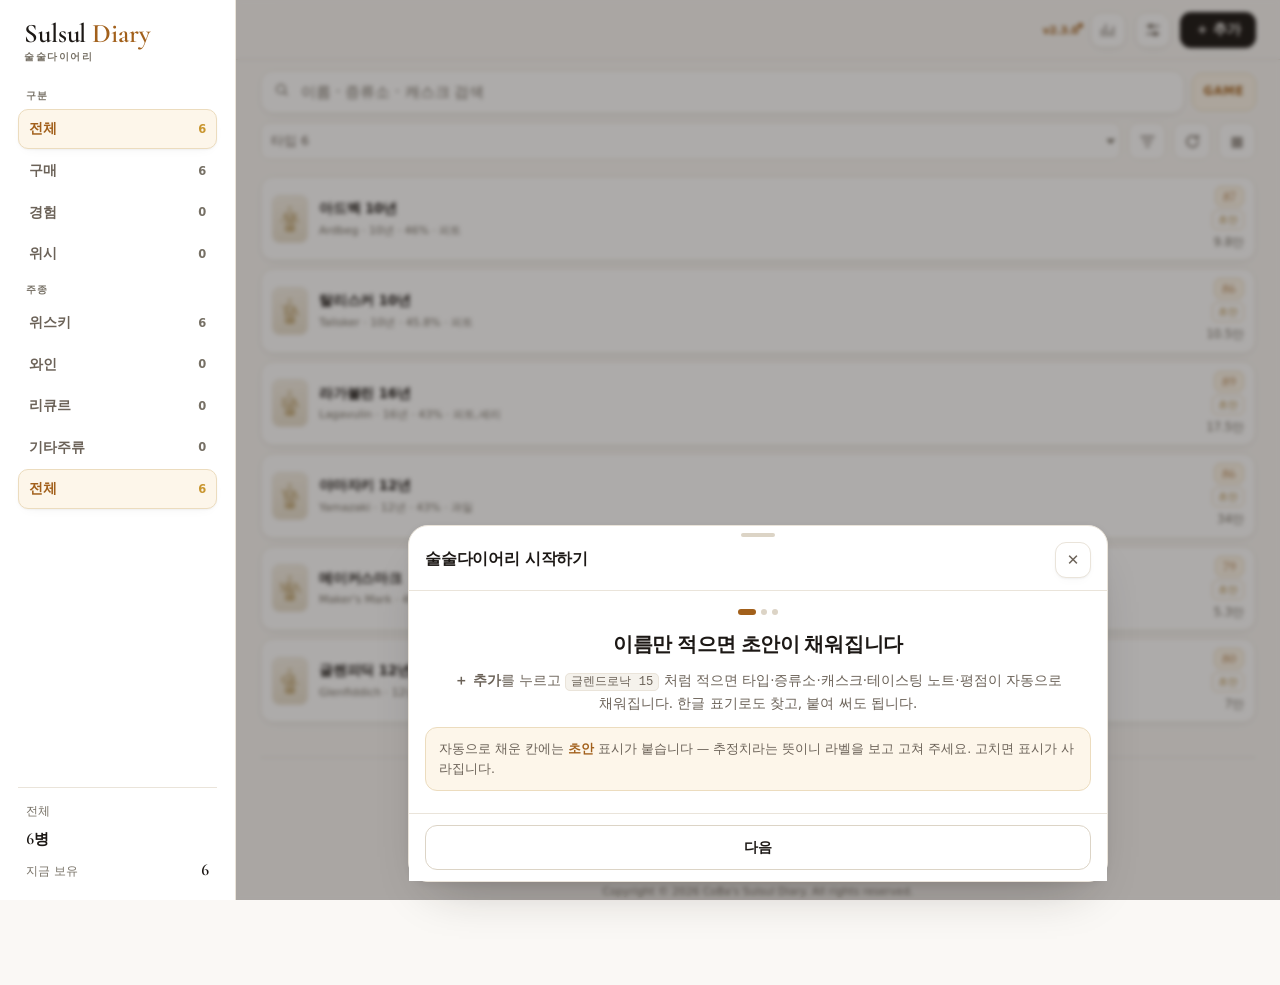
==== commit db95f4e2: "술자리 게임 3개 추가 — 라이어 게임 · 삼각 검사 · 사다리 타기 기기 하나를 돌려 쓰는 파티 게임 셋. 서버도 계정도 없다. 기존 시음 게임과 채점 기준이 달라 GAME 목록" ====
--- a/index.html
+++ b/index.html
@@ -1410,6 +1410,89 @@
   background:var(--surface2);border:1px solid var(--line);color:var(--ink2);
 }
 .nhint:active{background:var(--accent-bg);color:var(--accent)}
+
+/* ══════════════ 파티 게임 (사다리 · 삼각 검사 · 라이어) ══════════════ */
+/* 게임 목록의 소제목. 시음 게임과 술자리 게임은 채점 기준이 달라 갈라 둔다 */
+.gsech{
+  display:flex;align-items:baseline;gap:7px;margin:5px 2px 1px;
+  font-size:10px;letter-spacing:.13em;text-transform:uppercase;
+  color:var(--ink3);font-weight:700;
+}
+.gsech:first-child{margin-top:0}
+.gsech i{
+  font-style:normal;font-size:11px;letter-spacing:0;text-transform:none;
+  font-weight:500;color:var(--ink3);
+}
+/* 숫자 하나를 크게 보여 주는 칸 — 라이어의 남은 인원, 삼각 검사의 라운드 */
+.pstep{
+  display:flex;align-items:center;gap:9px;margin:0 0 12px;padding:10px 12px;
+  border-radius:11px;background:var(--surface2);font-size:12.5px;color:var(--ink2);
+}
+.pstep b{flex:none;font:700 15px/1 var(--sans);color:var(--ink);font-variant-numeric:tabular-nums}
+.pstep span{flex:1;min-width:0;word-break:keep-all;line-height:1.5}
+/* 비밀을 덮는 카드. 눌러서 열고, 다음 사람에게 넘기기 전에 다시 덮는다.
+   **덮인 상태가 기본값**이다 — 열린 채로 시작하면 넘기는 도중에 보인다. */
+.pveil{
+  display:flex;flex-direction:column;align-items:center;justify-content:center;gap:10px;
+  width:100%;min-height:188px;padding:22px 16px;margin:0 0 13px;border-radius:16px;
+  background:var(--surface2);border:1px dashed var(--line);text-align:center;
+}
+.pveil.on{background:var(--accent-bg);border-style:solid;border-color:var(--accent-line)}
+.pveil em{font-style:normal;font-size:11.5px;color:var(--ink3);letter-spacing:.02em}
+/* 제시어는 **정확히 읽혀야** 한다 — 세리프 본문 폰트는 옛날식 숫자라 `라가불린 16년` 이
+   `라가불린 I6년` 처럼 보였다(실측 스크린샷). 여기만 sans + tabular 로 둔다. */
+.pveil strong{font:700 24px/1.3 var(--sans);font-variant-numeric:tabular-nums;
+  color:var(--ink);word-break:keep-all;letter-spacing:-.01em}
+.pveil.on strong{color:var(--accent)}
+.pveil .psub{font-size:12px;color:var(--ink2);line-height:1.6;word-break:keep-all}
+.pveil svg{width:30px;height:30px;fill:none;stroke:currentColor;stroke-width:1.7;
+  stroke-linecap:round;color:var(--ink3)}
+/* 고르는 칩들 — 삼각 검사의 잔, 라이어의 투표 대상 */
+.ppick{display:flex;flex-wrap:wrap;gap:8px;margin:0 0 13px}
+.ppick button{
+  flex:1 1 84px;min-width:84px;padding:13px 10px;border-radius:12px;
+  background:var(--surface);border:1px solid var(--line);color:var(--ink2);
+  font-size:13px;font-weight:600;line-height:1.4;word-break:keep-all;
+}
+.ppick button.on{
+  background:var(--accent-bg);border-color:var(--accent2);color:var(--accent);
+  box-shadow:0 0 0 2px var(--accent-bg);
+}
+/* 숫자는 sans + tabular. 세리프 본문 폰트는 옛날식 숫자라 작게 쓰면 `1` 이 `I` 로 읽힌다 */
+.ppick button b{display:block;font:700 17px/1.2 var(--sans);font-variant-numeric:tabular-nums;
+  margin-bottom:2px}
+/* 결과 줄 — 참가자별 점수/투표 */
+.prow{
+  display:flex;align-items:center;gap:9px;padding:9px 11px;border-radius:10px;
+  background:var(--surface2);margin:0 0 6px;font-size:13px;
+}
+.prow > b{flex:1;min-width:0;font-weight:700;color:var(--ink);word-break:keep-all}
+.prow i{font-style:normal;font-size:11.5px;color:var(--ink3)}
+.prow u{flex:none;text-decoration:none;font:700 15px/1 var(--sans);color:var(--ink2);
+  font-variant-numeric:tabular-nums}
+.prow.hit{background:var(--accent-bg)}
+.prow.hit > b, .prow.hit u{color:var(--accent)}
+.prow.liar{background:#fdeaea}
+.prow.liar > b, .prow.liar u, .prow.liar i{color:#8f3634}
+/* 사다리. SVG 를 손으로 그린다(radarSVG·qrDraw 와 같은 방식) — 라이브러리를 쓰면
+   오프라인에서 빈 칸이 된다. 가로 스크롤은 칸이 많을 때만 생긴다. */
+.padder{overflow-x:auto;margin:0 0 12px;padding:2px}
+.padder svg{display:block;min-width:100%;height:auto}
+.padder .lline{stroke:var(--line);stroke-width:2.4;stroke-linecap:round;fill:none}
+.padder .lrung{stroke:var(--line);stroke-width:2.4;stroke-linecap:round}
+.padder .ltrace{
+  stroke:var(--accent2);stroke-width:3.4;stroke-linecap:round;stroke-linejoin:round;fill:none;
+}
+.padder .lcap{fill:var(--ink3);font:600 11px/1 var(--sans);text-anchor:middle}
+.padder .lcap.on{fill:var(--accent)}
+/* 결과 슬롯 입력 */
+.pslot{display:flex;align-items:center;gap:8px;margin:0 0 6px}
+.pslot > b{
+  flex:none;width:26px;height:26px;border-radius:8px;display:grid;place-items:center;
+  background:var(--surface2);border:1px solid var(--line);
+  font:700 12px/1 var(--sans);color:var(--ink2);
+}
+.pslot input{flex:1;min-width:0}
 </style>
 </head>
 <body>
@@ -1574,8 +1657,16 @@
    작은 수정마다 올라가고, 이것은 사용자에게 알릴 만한 변화에만 올린다.
    CHANGES 는 앱 안에 둔다 — 오프라인에서도 이력을 볼 수 있어야 한다.
    CHANGELOG.md 와 내용을 맞춘다(그쪽이 사람이 읽는 정식 보고서). */
-const APP_VER = '2.2.0';
+const APP_VER = '2.3.0';
 const CHANGES = [
+  { v: '2.3.0', d: '2026-08-11', items: [
+    '술자리 게임 3개가 생겼습니다 — 라이어 게임, 삼각 검사, 사다리 타기',
+    '모두 기기 하나를 돌려 쓰고 서버가 필요 없습니다',
+    '라이어 게임의 제시어는 내 컬렉션에서 나옵니다 — 비슷한 술끼리 짝지어 줍니다',
+    '삼각 검사는 잔 3개 중 2개만 같은 술입니다. 다른 하나를 찾아내세요',
+    '사다리 타기는 결과를 컬렉션에서 뽑아 채울 수 있습니다',
+    'GAME 목록을 시음 / 술자리로 나눴습니다',
+  ]},
   { v: '2.2.0', d: '2026-08-11', items: [
     '향·맛·여운에서 고를 수 있는 항목이 85개에서 105개로 늘었습니다',
     '세 축이 같은 어휘를 씁니다 — 토피·몰트·과일은 맛에만, 달콤한·부드러운은 여운에만 있었습니다',
@@ -2175,6 +2266,10 @@
         + '<path d="M16 6.2a3 3 0 0 1 0 5.8"/><path d="M17 14.4c2.2.5 3.6 2.4 3.6 5"/>',
   toast:  '<path d="M4.6 4.4h5.6l-1 7.6a1.8 1.8 0 0 1-3.6 0Z"/><path d="M7.4 12v7.4"/><path d="M5 19.6h4.8"/>'
         + '<path d="M13.8 4.4h5.6l-1 7.6a1.8 1.8 0 0 1-3.6 0Z"/><path d="M16.6 12v7.4"/><path d="M14.2 19.6H19"/>',
+  /* 파티 게임용. ladder 는 세로 두 줄 + 가로 발판, mask 는 눈가면 */
+  ladder: '<path d="M7.5 3.5v17M16.5 3.5v17"/><path d="M7.5 8h9M7.5 12h9M7.5 16h9"/>',
+  mask:   '<path d="M3.6 8.4c2.9-1 5.6-1.5 8.4-1.5s5.5.5 8.4 1.5c0 5.4-1.6 8.7-4.4 8.7-1.6 0-2.7-1-4-1-1.3 0-2.4 1-4 1-2.8 0-4.4-3.3-4.4-8.7Z"/>'
+        + '<path d="M8.2 11.4h1.6M14.2 11.4h1.6"/>',
 /* 노트 계열 아이콘 — 디스크립터가 70여 개라 하나씩 그릴 수 없다.
    계열별로 하나씩 만들어 여러 디스크립터가 공유한다(참고 앱도 같은 방식).
    24x24 stroke, currentColor. 작게 쓰이므로 선 하나가 더 들어가면 뭉갠다. */
@@ -4543,6 +4638,15 @@
   : s < 60 ? `${s}초` : s % 60 ? `${Math.floor(s / 60)}분 ${s % 60}초` : `${s / 60}분`;
 const mmss = s => `${Math.floor(s / 60)}:${String(s % 60).padStart(2, '0')}`;
 
+/* 파티 게임의 인원 범위. ⚠ **GAMES 배열 리터럴이 이 값을 읽으므로 반드시 그보다
+   위에 있어야 한다** — 아래에 두면 TDZ 로 스크립트 전체가 조용히 죽는다(실록 V-8,
+   GAME_MIN_SC 에서 이미 한 번 밟았다).
+   삼각 검사는 따르는 진행자 1명 + 답하는 사람 최소 1명이라 2명부터,
+   라이어는 2명이면 서로를 지목하는 것뿐이라 **3명부터**다. */
+const TRI_MIN_P = 2, TRI_MAX_P = 10;
+const LIAR_MIN_P = 3, LIAR_MAX_P = 10;
+const LAD_MIN_P = 2, LAD_MAX_P = 10;
+
 /* 게임 목록. **새 게임은 이 배열에 항목만 더하면 된다.**
    할 수 없는 것은 켜 두지 않는다 — 멀티는 목록에 두되 왜 안 되는지 적고 잠근다. */
 const GAMES = [
@@ -4558,7 +4662,26 @@
    desc:'여러 명이 같은 잔을 놓고 겨룹니다. <b>서버가 필요 없습니다</b> — 기기 하나를 '
       + '돌려 씁니다. 잔 A 를 모두가 차례로 평가한 뒤 잔 B 로 넘어갑니다. '
       + '공정하게 하려면 <b>제한시간</b>을 걸어 두세요.'},
+  /* ── 여기부터 파티 게임(kind:'party') ──
+     위 세 개는 컬렉션 노트로 채점하는 시음 게임이고, 아래는 술자리 게임이다.
+     성격이 달라 목록에서 소제목으로 가른다(openGames 참고). */
+  {key:'triangle', name:'삼각 검사', icon:'search', on:true, kind:'party',
+   line:`병 2개 · ${TRI_MIN_P}~${TRI_MAX_P}명`,
+   desc:'잔 3개 중 <b>2개는 같은 술, 1개만 다른 술</b>입니다. 다른 하나를 찾아내세요. '
+      + '전문 관능검사에서 쓰는 형식이라 <b>찍으면 3분의 1</b>이고, 그보다 잘 맞히면 '
+      + '실제로 구별한 것입니다. 따르는 사람은 답을 알게 되므로 답하지 않습니다.'},
+  {key:'liar', name:'라이어 게임', icon:'mask', on:true, kind:'party',
+   line:`${LIAR_MIN_P}~${LIAR_MAX_P}명 · 기기 하나로`,
+   desc:'모두 같은 술을 받고 <b>한 명만 다른 술</b>을 받습니다. 돌아가며 한마디씩 하고 '
+      + '누가 거짓말쟁이인지 투표합니다. 제시어는 <b>내 컬렉션</b>에서 나오므로, '
+      + '아는 척하려면 진짜로 알아야 합니다.'},
+  {key:'ladder', name:'사다리 타기', icon:'ladder', on:true, kind:'party',
+   line:`${LAD_MIN_P}~${LAD_MAX_P}명 · 뽑기`,
+   desc:'누가 다음 잔을 따를지, 오늘 어느 병을 열지 정합니다. 결과는 직접 적거나 '
+      + '<b>컬렉션에서 뽑아</b> 채울 수 있습니다.'},
 ];
+/** 시음 게임인지(=컬렉션 노트로 채점하는지). 파티 게임은 kind:'party' 다. */
+const isParty = key => !!(GAMES.find(g => g.key === key) || {}).kind;
 
 /* 디스크립터 → 아이콘 계열. 계열이 동의어·상위개념을 묶어 준다
    (`건포도` · `말린 과일` · `셰리` = dried) — AI 없이 유의어 매칭이 되는 이유다. */
@@ -4595,22 +4718,23 @@
   ['wb','abv','age','region'].forEach(k => { if (a[k] == null) a.dead.push(k); });
   return a;
 }
+/** Fisher-Yates. **새 배열을 돌려준다** — 인자를 제자리에서 섞으면 호출부가
+    원본을 잃는다(잔 순서를 섞은 뒤 원래 고른 순서를 다시 쓰는 곳이 있다). */
+function shuffle(arr){
+  const a = [...arr];
+  for (let i = a.length - 1; i > 0; i--){
+    const j = Math.floor(Math.random() * (i + 1));
+    [a[i], a[j]] = [a[j], a[i]];
+  }
+  return a;
+}
 /** 후보 좁히기(초급) — 정답 전부 + 오답 n 개를 섞어 돌려준다.
     **판을 만들 때 한 번만 뽑아 고정한다** — 잔을 다시 열 때마다 후보가 바뀌면
     앞서 고른 것이 목록에서 사라진다. */
 function gameCand(ax, answer, n){
-  const pool = NOTES[ax].list.map(x => x[0]).filter(x => !answer.includes(x));
-  for (let i = pool.length - 1; i > 0; i--){
-    const j = Math.floor(Math.random() * (i + 1));
-    [pool[i], pool[j]] = [pool[j], pool[i]];
-  }
+  const pool = shuffle(NOTES[ax].list.map(x => x[0]).filter(x => !answer.includes(x)));
   /* 정답이 앞에 몰려 있으면 세지 않아도 보이므로 전체를 다시 섞는다 */
-  const out = [...answer, ...pool.slice(0, n)];
-  for (let i = out.length - 1; i > 0; i--){
-    const j = Math.floor(Math.random() * (i + 1));
-    [out[i], out[j]] = [out[j], out[i]];
-  }
-  return out;
+  return shuffle([...answer, ...pool.slice(0, n)]);
 }
 
 let GAME = null;                 /* 진행 중인 한 판 */
@@ -4634,6 +4758,48 @@
 }
 /** 참가자 pi 의 답안. 혼자 하는 모드는 참가자가 한 명이라 늘 0 번이다. */
 const myOf = (g, pi) => (g && g.mys && g.mys[pi || 0]) || null;
+
+/* ══════════════ 파티 게임 (사다리 · 삼각 검사 · 라이어) ══════════════
+   술자리에서 기기 하나로 여러 명이 하는 게임. 시음 게임과 **저장소를 분리한다**
+   (`wc.party` ≠ `wc.game`). 한 곳에 섞으면 안 되는 이유가 두 가지다:
+
+   1. `GAME_VER` 는 모양이 바뀔 때 진행 중인 판을 **버리는** 장치다. 두 종류가 한
+      키를 쓰면 파티 게임을 손볼 때마다 남의 시음 판까지 날아간다.
+   2. 시음 판의 `glasses[].ans/cand/mys` 모양은 채점·결과·기록이 전부 전제하고 있다.
+      파티 게임에는 그런 것이 없어서, 한 객체에 담으면 읽는 쪽마다 종류 분기가 생긴다.
+
+   대신 **진행 중인 판은 하나뿐이다** — 시음 판과 파티 판을 동시에 열어 두면 GAME
+   버튼이 무엇을 이어야 할지 알 수 없다. 새 판을 시작할 때 다른 종류를 정리한다. */
+const LS_PARTY = 'wc.party';
+/* 1: 첫 판(v2.3.0) */
+const PARTY_VER = 1;
+let PARTY = null;
+function loadParty(){
+  try{ PARTY = JSON.parse(localStorage.getItem(LS_PARTY) || 'null'); }catch(e){ PARTY = null; }
+  if (PARTY && PARTY.v !== PARTY_VER){ PARTY = null; saveParty(); }
+}
+function saveParty(){
+  try{
+    if (PARTY) localStorage.setItem(LS_PARTY, JSON.stringify(PARTY));
+    else localStorage.removeItem(LS_PARTY);
+  }catch(e){}
+}
+/** 진행 중인 판을 모두 비운다. 종류를 바꿔 시작할 때 부른다 — 둘이 함께 살아 있으면
+    `openGames` 가 무엇을 이어야 할지 정할 수 없다. */
+function clearAllPlay(){
+  GAME = null; saveGame();
+  PARTY = null; saveParty();
+}
+/** 참가자 이름. 시음 게임과 같은 규칙(참가자 1..N)이라 모임이 같으면 설명이 같다. */
+const partyNames = n => Array.from({length: n}, (_, i) => `참가자 ${i + 1}`);
+/* 파티 게임도 인원을 기억한다 — 같은 모임이 다시 하면 같은 설정이다.
+   시음 게임의 `wc.gp` 와 따로 둔다: 라이어는 최소 3명이라 범위가 다르다. */
+const LS_PP = 'wc.pp';
+const loadPP = (lo, hi, dflt) => { try{
+  const n = Number(localStorage.getItem(LS_PP));
+  return n >= lo && n <= hi ? n : dflt;
+}catch(e){ return dflt; } };
+const savePP = n => { try{ localStorage.setItem(LS_PP, String(n)); }catch(e){} };
 
 /* ── 지난 기록 ──────────────────────────────
    게임이 끝난 뒤 친구들과 논평하려면 판이 남아 있어야 한다. `wc.glog` 에 최신순으로
@@ -4838,22 +5004,30 @@
 /* ── 게임 목록 ───────────────────────────── */
 function openGames(){
   /* 진행 중인 판이 있으면 그것을 먼저 보여 준다 — 목록으로 돌아왔을 때
-     이어서 할 방법이 없으면 판이 사라진 것처럼 보인다. */
+     이어서 할 방법이 없으면 판이 사라진 것처럼 보인다.
+     시음 판과 파티 판은 동시에 살아 있지 않다(clearAllPlay 참고). */
   if (GAME) return openGameBoard();
+  if (PARTY) return openPartyResume();
   const logN = loadLog().length;
+  /** 카드 하나 */
+  const card = g => `
+    <button type="button" class="gcard${g.on ? '' : ' goff'}" data-game="${g.key}"
+      ${g.on ? '' : 'aria-disabled="true"'}>
+      <span class="gletter">${ic(g.icon)}</span>
+      <span class="gmeta">
+        <b>${esc(g.name)}${g.on ? '' : ' <em>준비 중</em>'}</b>
+        <i>${esc(g.line)}</i>
+        <span>${g.desc}</span>
+        ${g.off ? `<span class="hint">${esc(g.off)}</span>` : ''}
+      </span>
+    </button>`;
   openSheet('GAME', `
     <div class="glist">
-      ${GAMES.map(g => `
-        <button type="button" class="gcard${g.on ? '' : ' goff'}" data-game="${g.key}"
-          ${g.on ? '' : 'aria-disabled="true"'}>
-          <span class="gletter">${ic(g.icon)}</span>
-          <span class="gmeta">
-            <b>${esc(g.name)}${g.on ? '' : ' <em>준비 중</em>'}</b>
-            <i>${esc(g.line)}</i>
-            <span>${g.desc}</span>
-            ${g.off ? `<span class="hint">${esc(g.off)}</span>` : ''}
-          </span>
-        </button>`).join('')}
+      <div class="gsech">시음 <i>내 노트로 채점합니다</i></div>
+      ${GAMES.filter(g => !g.kind).map(card).join('')}
+      <!-- 성격이 달라 갈라 둔다: 아래는 채점 기준이 컬렉션 노트가 아니다 -->
+      <div class="gsech">술자리 <i>기기 하나로 여러 명이</i></div>
+      ${GAMES.filter(g => g.kind === 'party').map(card).join('')}
       <!-- 지난 기록. 게임이 아니라 보관함이라 목록 끝에 두고 모양을 달리한다 -->
       <button type="button" class="gcard glogb" data-logs="1">
         <span class="gletter">${ic('book')}</span>
@@ -4872,9 +5046,717 @@
     const c = e.target.closest('[data-game]'); if (!c) return;
     const g = GAMES.find(x => x.key === c.dataset.game);
     if (!g?.on) return toast('아직 준비 중입니다');
+    if (g.kind === 'party') return openPartySetup(g.key);
     openGameSetup(g.key);
   };
   $('#shFoot').onclick = e => { if (e.target.closest('[data-act="close"]')) closeSheet(); };
+}
+
+/* ── 파티 게임 라우팅 ─────────────────────
+   판의 현재 단계(`PARTY.phase`)만 보고 화면을 고른다. 화면마다 다음 화면을 직접
+   부르지 않고 전부 이 함수를 지나게 한다 — 그래야 앱을 닫았다 열어도, 뒤로가기로
+   돌아와도 같은 자리로 복귀한다(핫시트는 기기를 넘기는 중에 잘못 눌리기 쉽다). */
+function openPartyResume(){
+  if (!PARTY) return openGames();
+  switch (PARTY.kind){
+    case 'ladder':   return openLadderBoard();
+    case 'triangle': return openTriRoute();
+    case 'liar':     return openLiarRoute();
+  }
+  PARTY = null; saveParty();       // 모르는 종류는 버린다(앞 버전의 잔재)
+  return openGames();
+}
+/** 종류별 셋업으로 보낸다 */
+function openPartySetup(kind){
+  switch (kind){
+    case 'ladder':   return openLadderSetup();
+    case 'triangle': return openTriSetup();
+    case 'liar':     return openLiarSetup();
+  }
+}
+/** 파티 게임 공통 푸터 처리 — 판 버리고 목록으로 */
+function partyQuit(msg){
+  PARTY = null; saveParty();
+  if (msg) toast(msg);
+  openGames();
+}
+
+/* ══════════════ 사다리 타기 ══════════════
+   순열을 난수로 뽑아 놓고 그림을 맞추는 게 아니라, **발판을 먼저 놓고 따라가서**
+   순열을 얻는다. 발판은 한 줄 안에서 서로 겹치지 않는 인접 교환들이므로 그 곱은
+   반드시 유효한 순열이다 — 따라간 결과와 그린 그림이 어긋날 수가 없다.
+   (순열을 먼저 뽑고 그림을 맞추려 하면 "그림대로 가면 다른 결과" 가 나온다.) */
+const LAD_PAD = 26, LAD_COL = 54, LAD_TOP = 26, LAD_ROW = 30, LAD_BOT = 30;
+/** 발판을 놓는다 → rows[r] = [발판이 놓인 왼쪽 칸 번호...]
+
+    ⚠ 왼쪽부터 훑으며 "놓았으면 다음 칸을 건너뛴다" 로 만들면 안 된다. 처음엔 그렇게
+    썼는데, 0 에 놓으면 1 을 건너뛰고 2 를 보게 되어 **발판이 짝수 칸에 쏠린다.**
+    같은 인접 교환이 반복되면 서로 상쇄되어 제자리로 돌아온다 — 실측으로 5칸에서
+    항등 순열이 3.45% 나왔고(무작위라면 1/120=0.83%), 실제로 첫 판이 5명 전원
+    제자리였다. 그래서 **(줄, 칸)을 무작위로 골라 하나씩 놓고, 같은 줄에서 옆에 붙는
+    것만 버린다** — 칸 선택에 편향이 없다.
+    (붙이면 안 되는 이유: 한 칸에서 좌우 두 발판을 만나면 어디로 갈지 정해지지 않는다.) */
+function ladderRungs(n){
+  const R = Math.max(5, n + 3);
+  /* ⚠ 발판 **개수를 고정하면 안 된다.** 발판 하나가 인접 교환(홀수 순열)이므로
+     개수를 k 로 고정하면 나오는 순열의 부호가 k 의 홀짝으로 고정된다 — 실측으로
+     4칸에서 24개 중 **12개만** 나왔다(개수가 늘 7개였다). 도달 불가능한 결과가
+     절반이면 뽑기가 아니다. 개수를 4가지 값에서 뽑아 두 부호를 모두 낸다. */
+  const base = Math.max(n, Math.round(R * (n - 1) * 0.30));
+  const want = base + Math.floor(Math.random() * 4);
+  const rows = Array.from({length: R}, () => []);
+  let placed = 0, guard = 0;
+  while (placed < want && guard++ < want * 14){
+    const r = Math.floor(Math.random() * R);
+    const c = Math.floor(Math.random() * (n - 1));
+    if (rows[r].some(x => Math.abs(x - c) <= 1)) continue;
+    rows[r].push(c); placed++;
+  }
+  rows.forEach(row => row.sort((a, b) => a - b));
+  /* 전원이 제자리로 돌아오는 경우도 **그대로 둔다.** 걸러내고 싶었지만 2칸에서는
+     제자리(안 바뀜)와 교환이 유일한 두 결과라, 제자리를 버리면 2명 사다리가 늘
+     서로 바뀌는 고정 결과가 된다. 발판은 늘 n 개 이상이라 눈으로는 충분히 엉켜 있다. */
+  return rows;
+}
+/** 시작 칸 c 에서 따라 내려간 도착 칸과 꺾인 점들 */
+function ladderTrace(rows, n, c){
+  const X = i => LAD_PAD + i * LAD_COL;
+  const pts = [[X(c), LAD_TOP]];
+  rows.forEach((row, r) => {
+    const y = LAD_TOP + (r + 0.5) * LAD_ROW;
+    if (row.includes(c)){ pts.push([X(c), y], [X(c + 1), y]); c += 1; }
+    else if (row.includes(c - 1)){ pts.push([X(c), y], [X(c - 1), y]); c -= 1; }
+  });
+  pts.push([X(c), LAD_TOP + rows.length * LAD_ROW]);
+  return {end: c, pts};
+}
+function ladderSVG(P){
+  const n = P.n, rows = P.rows, R = rows.length;
+  const X = i => LAD_PAD + i * LAD_COL;
+  const W = LAD_PAD * 2 + (n - 1) * LAD_COL, H = LAD_TOP + R * LAD_ROW + LAD_BOT;
+  const y0 = LAD_TOP, y1 = LAD_TOP + R * LAD_ROW;
+  let s = `<svg viewBox="0 0 ${W} ${H}" width="${W}" height="${H}" role="img"
+    aria-label="사다리 ${n}칸">`;
+  for (let i = 0; i < n; i++) s += `<path class="lline" d="M${X(i)} ${y0}V${y1}"/>`;
+  rows.forEach((row, r) => {
+    const y = y0 + (r + 0.5) * LAD_ROW;
+    row.forEach(c => { s += `<path class="lrung" d="M${X(c)} ${y}H${X(c + 1)}"/>`; });
+  });
+  /* 경로는 **한 번에 하나만** 그린다. 처음엔 공개된 것을 다 겹쳐 그렸는데, 10명을
+     전부 공개하면 열 개의 선이 같은 색으로 거의 모든 구간을 덮어 사다리가 통째로
+     강조색 덩어리가 되고 아무 경로도 읽을 수 없었다(실측 스크린샷).
+     결과 목록은 아래에 쌓이므로 그림은 지금 보고 있는 사람만 보여 주면 된다. */
+  if (P.focus != null && P.focus >= 0 && P.focus < n){
+    const t = ladderTrace(rows, n, P.focus);
+    s += `<polyline class="ltrace" points="${t.pts.map(p => p.join(',')).join(' ')}"/>`;
+  }
+  for (let i = 0; i < n; i++){
+    const on = P.focus === i;
+    /* 위쪽은 참가자 번호. 아래쪽은 **번호를 적지 않는다** — 결과는 섞여 들어가 있어서
+       적어 넣은 순서와 다르다(ladderSetup 의 shuffle 참고). 눈금만 찍는다. */
+    s += `<text class="lcap${on ? ' on' : ''}" x="${X(i)}" y="${y0 - 9}">${i + 1}</text>`;
+    s += `<path class="lrung" d="M${X(i) - 5} ${y1 + 7}H${X(i) + 5}"/>`;
+  }
+  return s + '</svg>';
+}
+
+function openLadderSetup(nIn, outsIn){
+  const n = Math.min(LAD_MAX_P, Math.max(LAD_MIN_P, nIn || loadPP(LAD_MIN_P, LAD_MAX_P, 4)));
+  /* 결과 칸은 인원 수만큼. 인원을 바꿔도 적어 둔 것은 남긴다 — 다시 타이핑하게
+     만들면 인원을 잘못 눌렀을 때 손해가 크다. */
+  const outs = Array.from({length: n}, (_, i) => (outsIn || [])[i] || '');
+  openSheet('사다리 타기', `
+    <div class="gor"><span>참가자</span>
+      <button type="button" class="gorsel" data-lad="n">${n}명</button></div>
+    <p class="hint">누가 다음 잔을 따를지, 오늘 어느 병을 열지 정합니다.
+      결과를 비워 두면 <b>번호만</b>으로 뽑습니다.</p>
+    <div class="gcats">
+      <span>결과 채우기</span>
+      <button type="button" class="gcatb" data-lfill="pick">컬렉션에서 뽑기</button>
+      <button type="button" class="gcatb" data-lfill="order">순서 매기기</button>
+      <button type="button" class="gcatb" data-lfill="clear">비우기</button>
+    </div>
+    ${outs.map((v, i) => `<div class="pslot"><b>${i + 1}</b>
+      <input type="text" data-lout="${i}" maxlength="40" placeholder="결과 ${i + 1}"
+        value="${esc(v)}"></div>`).join('')}`,
+    `<button class="btn" data-act="back">뒤로</button>
+     <button class="btn pri" data-act="start">사다리 만들기</button>`);
+  /** 지금 화면에 적힌 결과들 */
+  const readOuts = () => [...document.querySelectorAll('[data-lout]')].map(i => i.value.trim());
+  $('#shBody').onclick = e => {
+    const nb = e.target.closest('[data-lad]');
+    if (nb) return openDropMenu(nb,
+      Array.from({length: LAD_MAX_P - LAD_MIN_P + 1}, (_, i) => i + LAD_MIN_P)
+        .map(k => ({v: String(k), label: `${k}명`})),
+      String(n), v => { savePP(Number(v)); openLadderSetup(Number(v), readOuts()); });
+    const f = e.target.closest('[data-lfill]');
+    if (!f) return;
+    const k = f.dataset.lfill;
+    if (k === 'clear') return openLadderSetup(n, []);
+    if (k === 'order') return openLadderSetup(n, Array.from({length: n}, (_, i) => `${i + 1}번째`));
+    /* 컬렉션에서 뽑기 — 지금 마실 만한 것으로 좁힌다(비운 병을 뽑아 주면 쓸 수 없다) */
+    const pool = DB.items.filter(i => i.status !== '비움' && i.status !== '위시');
+    const src = (pool.length >= n ? pool : DB.items);
+    if (!src.length) return toast('컬렉션이 비어 있습니다');
+    /* 병이 인원보다 적으면 같은 병이 두 번 나오는 대신 있는 만큼만 채운다 */
+    const got = shuffle(src).slice(0, n).map(fullName);
+    openLadderSetup(n, Array.from({length: n}, (_, i) => got[i] || ''));
+  };
+  $('#shFoot').onclick = e => {
+    if (e.target.closest('[data-act="back"]')) return openGames();
+    if (!e.target.closest('[data-act="start"]')) return;
+    const o = readOuts();
+    clearAllPlay();
+    /* 결과를 칸에 **섞어서** 넣는다. 사다리 자체는 완전 균등하지 않다 — 무작위로 발판을
+       놓으면 제자리로 돌아올 확률이 조금 높다(5칸 실측 27%, 균등이면 20%). 적어 넣은
+       순서 그대로 칸에 박으면 "3번은 제자리에 남기 쉽다" 를 아는 사람이 유리해진다.
+       결과 배치를 사다리와 독립적으로 한 번 섞으면 그 편향이 무의미해진다.
+       (그래서 사다리 아래쪽에 칸 번호를 적지 않는다 — 적어 넣은 순서와 다르므로.) */
+    PARTY = {v: PARTY_VER, kind: 'ladder', at: nowISO(), n,
+      names: partyNames(n),
+      outs: shuffle(o.map((t, i) => t || `${i + 1}번`)),
+      rows: ladderRungs(n),
+      shown: Array.from({length: n}, () => false),
+      focus: null};
+    saveParty();
+    openLadderBoard();
+  };
+}
+
+/* ══════════════ 삼각 검사 (오드원아웃) ══════════════
+   잔 3개 중 2개는 같은 술, 1개만 다른 술. 다른 하나를 찾는다.
+   **노트가 필요 없다** — 채점 기준이 내 기록이 아니라 "실제로 어느 잔에 무엇을 따랐나"
+   이므로 컬렉션의 아무 병이나 쓸 수 있다(시음 게임은 노트가 빈 병을 못 쓴다).
+
+   따르는 사람은 어쩔 수 없이 답을 알게 된다. 그래서 **진행자를 명시하고 답하지 않게**
+   한다 — 몰래 따르게 만들면 반드시 누군가 훔쳐본다. 지시는 덮개(.pveil) 뒤에 두고,
+   따른 뒤 다시 덮은 상태로 넘긴다. */
+const TRI_ROUNDS = [1, 2, 3, 4, 5];
+const TRI_GLASS = ['1', '2', '3'];
+/** 라운드 하나를 뽑는다 — 어느 병이 홀수인지와 그 잔의 자리를 함께 무작위로 */
+const triRound = () => ({
+  odd: Math.floor(Math.random() * 2),          // 0=ids[0] 가 1잔, 1=ids[1] 이 1잔
+  oddGlass: Math.floor(Math.random() * 3),
+  poured: false,
+  picks: [],
+});
+/** 라운드 r 에서 잔 gi 에 들어간 병의 id */
+const triPourId = (P, r) => TRI_GLASS.map((_, gi) =>
+  P.ids[gi === r.oddGlass ? r.odd : 1 - r.odd]);
+
+function openTriSetup(nIn, rIn, idsIn){
+  const n = Math.min(TRI_MAX_P, Math.max(TRI_MIN_P, nIn || loadPP(TRI_MIN_P, TRI_MAX_P, 3)));
+  const rounds = TRI_ROUNDS.includes(rIn) ? rIn : 3;
+  let ids = (idsIn || []).filter(id => byId(id));
+  openSheet('삼각 검사 · 병 고르기', `
+    <div class="gor"><span>답하는 사람</span>
+      <button type="button" class="gorsel" data-tri="n">${n}명</button></div>
+    <div class="gor"><span>라운드</span>
+      <button type="button" class="gorsel" data-tri="r">${rounds}회</button></div>
+    <div class="pstep"><b>${ids.length}/2</b>
+      <span>아래에서 <b>두 병</b>을 고르세요. 라운드마다 한 병이 2잔, 다른 병이 1잔
+        들어갑니다. <b>같은 지역·타입</b>을 고르면 훨씬 어려워집니다.</span></div>
+    <p class="hint">따르는 <b>진행자 1명</b>은 답하지 않습니다 — 어느 잔에 무엇을 넣었는지
+      알기 때문입니다. 그래서 사람은 모두 <b>${n + 1}명</b> 필요합니다.
+      한 라운드에 잔 3개를 쓰므로 술은 조금씩만 따르세요.</p>
+    <div class="glist">
+      ${DB.items.filter(i => i.status !== '위시').map(it => {
+        const on = ids.includes(it.id);
+        return `<label class="grow${!on && ids.length >= 2 ? ' goff' : ''}">
+          <input type="checkbox" data-tpick="${esc(it.id)}" ${on ? 'checked' : ''}>
+          <span class="gmeta"><b>${esc(fullName(it))}</b>
+            <span class="gtag"><i>${esc(it.type || '타입 미기재')}</i>
+              <i>${esc(it.region || it.country || '지역 미기재')}</i>
+              <i class="${it.abv ? '' : 'na'}">${it.abv ? it.abv + '%' : '도수 미기재'}</i></span>
+          </span></label>`; }).join('')}
+    </div>`,
+    `<button class="btn" data-act="back">뒤로</button>
+     <button class="btn pri" data-act="start" ${ids.length === 2 ? '' : 'disabled'}>시작</button>`);
+  $('#shBody').onchange = e => {
+    const c = e.target.closest('[data-tpick]'); if (!c) return;
+    const id = c.dataset.tpick;
+    /* 두 병이 찬 상태에서 새로 고르면 **가장 먼저 고른 것을 밀어낸다** — 거절하면
+       손으로 풀고 다시 골라야 해서 두 번 눌러야 한다(1병 모드와 같은 판단). */
+    ids = c.checked ? [...ids.filter(x => x !== id), id].slice(-2) : ids.filter(x => x !== id);
+    openTriSetup(n, rounds, ids);
+  };
+  $('#shBody').onclick = e => {
+    const b = e.target.closest('[data-tri]'); if (!b) return;
+    if (b.dataset.tri === 'n') return openDropMenu(b,
+      Array.from({length: TRI_MAX_P - TRI_MIN_P + 1}, (_, i) => i + TRI_MIN_P)
+        .map(k => ({v: String(k), label: `${k}명`})),
+      String(n), v => { savePP(Number(v)); openTriSetup(Number(v), rounds, ids); });
+    openDropMenu(b, TRI_ROUNDS.map(k => ({v: String(k), label: `${k}회`})),
+      String(rounds), v => openTriSetup(n, Number(v), ids));
+  };
+  $('#shFoot').onclick = e => {
+    if (e.target.closest('[data-act="back"]')) return openGames();
+    if (!e.target.closest('[data-act="start"]')) return;
+    if (ids.length !== 2) return toast('두 병을 골라 주세요');
+    clearAllPlay();
+    PARTY = {v: PARTY_VER, kind: 'triangle', at: nowISO(),
+      ids: [...ids], nm: ids.map(id => fullName(byId(id))),
+      names: partyNames(n),
+      rounds: Array.from({length: rounds}, triRound),
+      ri: 0, pi: 0};
+    saveParty();
+    openTriRoute();
+  };
+}
+
+/** 삼각 검사의 단계 라우터 — 화면은 전부 PARTY 상태만 보고 고른다.
+    단계를 **따로 저장하지 않고 진행 상황에서 끌어낸다.** `phase` 필드를 두었더니
+    갱신을 빠뜨려 실제로는 답을 받는 중인데 값이 'pour' 로 남아 있었다 — 화면 선택에
+    쓰이지 않는 필드라 조용히 어긋난 채로 저장까지 됐다. 있으면 언젠가 거짓말을 한다. */
+function openTriRoute(){
+  const P = PARTY; if (!P) return openGames();
+  if (P.ri >= P.rounds.length) return openTriResult();
+  return P.rounds[P.ri].poured ? openTriAsk() : openTriPour();
+}
+
+/** 따르기 지시 — 덮개 뒤에 둔다. 참가자가 보면 게임이 끝난다. */
+function openTriPour(){
+  const P = PARTY, r = P.rounds[P.ri];
+  const pour = triPourId(P, r);
+  let open = false;
+  const draw = () => {
+    openSheet(`삼각 검사 · ${P.ri + 1}라운드`, `
+      <div class="pstep"><b>${P.ri + 1}/${P.rounds.length}</b>
+        <span><b>진행자만</b> 보세요. 잔 3개에 아래대로 따른 뒤 덮고 넘깁니다.</span></div>
+      <button type="button" class="pveil${open ? ' on' : ''}" data-tveil="1">
+        ${open ? `<em>이 라운드에 따를 것</em>
+          ${TRI_GLASS.map((g, gi) => `<div class="prow"><b>잔 ${g}</b>
+            <u>${esc(fullName(byId(pour[gi])) || '')}</u></div>`).join('')}
+          <span class="psub">따른 뒤 <b>다시 눌러 덮으세요.</b></span>`
+        : `${ic('mask')}<strong>지시 보기</strong>
+          <span class="psub">참가자에게 보이지 않게 가리고 누르세요.</span>`}
+      </button>
+      <p class="hint">두 병 중 하나가 <b>2잔</b>, 다른 하나가 <b>1잔</b>입니다.
+        어느 쪽이 1잔인지는 라운드마다 바뀝니다 — 참가자가 앞 라운드로 추측할 수 없습니다.</p>`,
+      `<button class="btn" data-act="quit">판 버리기</button>
+       <button class="btn pri" data-act="ok">따랐습니다</button>`);
+    $('#shBody').onclick = e => {
+      if (!e.target.closest('[data-tveil]')) return;
+      open = !open; draw();
+    };
+    $('#shFoot').onclick = e => {
+      if (e.target.closest('[data-act="quit"]')) return partyQuit('판을 버렸습니다');
+      if (!e.target.closest('[data-act="ok"]')) return;
+      r.poured = true; P.pi = 0; saveParty();
+      openTriRoute();
+    };
+  };
+  draw();
+}
+
+/** 참가자 한 명이 다른 잔 하나를 지목한다. 차례 사이에 넘겨주기 화면을 끼운다. */
+function openTriAsk(){
+  const P = PARTY, r = P.rounds[P.ri];
+  const who = P.names[P.pi] || '참가자';
+  let sel = null;
+  openSheet(`삼각 검사 · ${P.ri + 1}라운드`, `
+    <div class="ghand">
+      <span class="gletter on">${P.pi + 1}</span>
+      <b>${esc(who)}</b>
+      <p>기기를 <b>${esc(who)}</b> 에게 넘겨 주세요.<br>
+        잔 <b>1 · 2 · 3</b> 중 <b>다른 하나</b>를 고르세요.</p>
+    </div>
+    <div class="ppick">${TRI_GLASS.map((g, gi) =>
+      `<button type="button" data-tg="${gi}"><b>${g}</b>이 잔</button>`).join('')}</div>
+    <div class="gsum">${P.ri + 1}라운드 · ${P.pi + 1}/${P.names.length}번째 사람</div>
+    <p class="hint">두 잔은 같은 술입니다. 확신이 없으면 <b>세 잔을 번갈아</b> 맡아 보세요 —
+      찍으면 3분의 1이라 여러 라운드를 모아야 실력이 드러납니다.</p>`,
+    `<button class="btn" data-act="quit">판 버리기</button>
+     <button class="btn pri" data-act="ok" disabled>다음</button>`);
+  $('#shBody').onclick = e => {
+    const b = e.target.closest('[data-tg]'); if (!b) return;
+    sel = Number(b.dataset.tg);
+    document.querySelectorAll('[data-tg]').forEach(x =>
+      x.classList.toggle('on', Number(x.dataset.tg) === sel));
+    $('[data-act="ok"]').disabled = false;
+  };
+  $('#shFoot').onclick = e => {
+    if (e.target.closest('[data-act="quit"]')) return partyQuit('판을 버렸습니다');
+    if (!e.target.closest('[data-act="ok"]')) return;
+    if (sel == null) return toast('잔을 고르세요');
+    r.picks[P.pi] = sel;
+    P.pi += 1;
+    /* 이 라운드의 마지막 사람이면 다음 라운드로. ri 가 라운드 수에 닿으면
+       openTriRoute 가 스스로 결과 화면을 고른다 — 끝났다는 표시를 따로 두지 않는다. */
+    if (P.pi >= P.names.length){ P.ri += 1; P.pi = 0; }
+    saveParty();
+    openTriRoute();
+  };
+}
+
+function openTriResult(){
+  const P = PARTY; if (!P) return openGames();
+  const R = P.rounds.length;
+  /* 참가자별 정답 수 */
+  const score = P.names.map((_, pi) =>
+    P.rounds.reduce((s, r) => s + (r.picks[pi] === r.oddGlass ? 1 : 0), 0));
+  const best = Math.max(...score, 0);
+  const chance = Math.round(R / 3 * 10) / 10;
+  openSheet('삼각 검사 · 결과', `
+    <div class="gsc"><b>${best}/${R}</b>
+      <span>최고 기록</span>
+      <i>찍었을 때 기대값 ${chance}개 — 이보다 높아야 구별한 것입니다</i></div>
+    <div class="gsech">사람별</div>
+    ${P.names.map((nm, pi) => `<div class="prow${score[pi] > chance ? ' hit' : ''}">
+      <b>${esc(nm)}</b>
+      <i>${P.rounds.map(r => r.picks[pi] === r.oddGlass ? '○' : '×').join(' ')}</i>
+      <u>${score[pi]}/${R}</u></div>`).join('')}
+    <div class="gsech">라운드별 정답</div>
+    ${P.rounds.map((r, ri) => `<div class="prow">
+      <b>${ri + 1}라운드 · 잔 ${TRI_GLASS[r.oddGlass]}</b>
+      <i>${esc(P.nm[r.odd])} 1잔 · ${esc(P.nm[1 - r.odd])} 2잔</i></div>`).join('')}
+    <p class="hint">두 병은 <b>${esc(P.nm[0])}</b> 와 <b>${esc(P.nm[1])}</b> 였습니다.
+      맞힌 사람이 찍은 기대값보다 뚜렷하게 많다면 실제로 두 술을 구별한 것입니다.</p>`,
+    `<button class="btn" data-act="quit">끝내기</button>
+     <button class="btn pri" data-act="again">같은 병으로 다시</button>`);
+  $('#shFoot').onclick = e => {
+    if (e.target.closest('[data-act="quit"]')) return partyQuit();
+    if (!e.target.closest('[data-act="again"]')) return;
+    P.rounds = P.rounds.map(triRound); P.ri = 0; P.pi = 0;
+    saveParty(); openTriRoute();
+  };
+}
+
+/* ══════════════ 라이어 게임 ══════════════
+   모두 같은 제시어를 받고 한 명만 다른 것을 받는다. 돌아가며 한마디씩 한 뒤 투표한다.
+
+   제시어가 **내 컬렉션에서 나온다**는 게 이 게임의 전부다. 아무 단어나 쓰면 어느 앱에나
+   있는 라이어 게임이지만, `라가불린 16년` 과 `탈리스커 10년` 이면 피트 이야기로 버텨야
+   해서 위스키를 아는 사람들끼리 훨씬 재밌어진다.
+
+   비슷한 것을 골라 줘야 게임이 성립한다 — `라가불린` 과 `베일리스` 가 나오면 첫 마디에
+   끝난다. 그래서 **타입 → 지역 → 나머지** 순으로 좁혀 짝을 뽑고, 태그 모드는 아이콘
+   계열(NOTE_FAM)이 같은 것끼리 묶는다(`건포도` 와 `말린 과일`). */
+const LIAR_SRC = [{k:'bottle', label:'컬렉션의 병'}, {k:'tag', label:'향·맛·여운 태그'}];
+const LIAR_MODES = [
+  {k:'diff', label:'다른 술을 받는다',
+   desc:'라이어도 제시어를 받지만 <b>비슷한 다른 술</b>입니다. 자기가 라이어인 줄 모릅니다 — '
+      + '대화가 어긋나기 시작할 때의 그 표정이 이 방식의 재미입니다.'},
+  {k:'none', label:'아무것도 못 받는다',
+   desc:'라이어는 <b>자기가 라이어라는 것만</b> 압니다. 남들의 말을 듣고 아는 척해야 합니다 — '
+      + '고전적인 방식이고 더 어렵습니다.'},
+];
+/** 비슷한 병 두 개 → [제시어, 라이어 제시어] */
+function liarBottlePair(){
+  const pool = DB.items.filter(i => i.status !== '위시');
+  if (pool.length < 2) return null;
+  const a = pool[Math.floor(Math.random() * pool.length)];
+  const reg = x => x.region || x.country || '';
+  const rest = pool.filter(x => x.id !== a.id);
+  const byType = rest.filter(x => x.type && x.type === a.type);
+  const byReg = rest.filter(x => reg(x) && reg(x) === reg(a));
+  const cand = byType.length ? byType : (byReg.length ? byReg : rest);
+  const b = cand[Math.floor(Math.random() * cand.length)];
+  return [fullName(a), fullName(b)];
+}
+/** 같은 계열의 디스크립터 두 개 */
+function liarTagPair(){
+  const ax = NOTE_AXES[Math.floor(Math.random() * NOTE_AXES.length)];
+  const list = NOTES[ax].list.map(x => x[0]);
+  const a = list[Math.floor(Math.random() * list.length)];
+  const fam = NOTE_FAM[ax + '|' + a];
+  const same = list.filter(n => n !== a && NOTE_FAM[ax + '|' + n] === fam);
+  const cand = same.length ? same : list.filter(n => n !== a);
+  const b = cand[Math.floor(Math.random() * cand.length)];
+  const L = NOTES[ax].label;
+  return [`${L} · ${a}`, `${L} · ${b}`];
+}
+const liarPair = src => (src === 'tag' ? liarTagPair() : liarBottlePair());
+
+function openLiarSetup(nIn, srcIn, modeIn, tIn){
+  const n = Math.min(LIAR_MAX_P, Math.max(LIAR_MIN_P, nIn || loadPP(LIAR_MIN_P, LIAR_MAX_P, 4)));
+  const src = LIAR_SRC.some(s => s.k === srcIn) ? srcIn : 'bottle';
+  const mode = LIAR_MODES.some(m => m.k === modeIn) ? modeIn : 'diff';
+  const tSec = tIn == null ? 180 : tIn;
+  const md = LIAR_MODES.find(m => m.k === mode);
+  const pool = DB.items.filter(i => i.status !== '위시').length;
+  const lack = src === 'bottle' && pool < 2;
+  openSheet('라이어 게임', `
+    <div class="gor"><span>참가자</span>
+      <button type="button" class="gorsel" data-lia="n">${n}명</button></div>
+    <div class="gor"><span>제시어</span>
+      <button type="button" class="gorsel" data-lia="src">${
+        LIAR_SRC.find(s => s.k === src).label}</button></div>
+    <div class="gor"><span>토론 시간</span>
+      <button type="button" class="gorsel" data-lia="t">${timeLabel(tSec)}</button></div>
+    <div class="gcats">
+      <span>라이어는</span>
+      ${LIAR_MODES.map(m => `<button type="button" class="gcatb${m.k === mode ? ' on' : ''}"
+        data-liam="${m.k}">${m.label}</button>`).join('')}
+      <i>${md.desc}</i>
+    </div>
+    ${lack ? `<div class="gsum warn">컬렉션에 병이 <b>2개 이상</b> 있어야 제시어를 만들 수 있습니다.
+      병을 더 넣거나 제시어를 <b>향·맛·여운 태그</b>로 바꿔 주세요.</div>` : ''}
+    <p class="hint">기기를 돌려 가며 각자 <b>자기 제시어만</b> 확인합니다. 그다음 돌아가며
+      한마디씩 하고, 누가 거짓말쟁이인지 <b>비밀 투표</b>합니다.
+      ${mode === 'diff'
+        ? '라이어도 자기가 라이어인 줄 모르므로 <b>연기할 필요가 없습니다.</b>'
+        : '라이어는 자기가 라이어인 것을 압니다.'}</p>
+    <div class="pstep"><b>${n}</b><span>명이 한 기기를 돌려 씁니다.
+      확인이 끝날 때까지 <b>화면을 남에게 보이지 마세요.</b></span></div>`,
+    `<button class="btn" data-act="back">뒤로</button>
+     <button class="btn pri" data-act="start" ${lack ? 'disabled' : ''}>시작</button>`);
+  $('#shBody').onclick = e => {
+    const m = e.target.closest('[data-liam]');
+    if (m) return openLiarSetup(n, src, m.dataset.liam, tSec);
+    const b = e.target.closest('[data-lia]'); if (!b) return;
+    const k = b.dataset.lia;
+    if (k === 'n') return openDropMenu(b,
+      Array.from({length: LIAR_MAX_P - LIAR_MIN_P + 1}, (_, i) => i + LIAR_MIN_P)
+        .map(v => ({v: String(v), label: `${v}명`})),
+      String(n), v => { savePP(Number(v)); openLiarSetup(Number(v), src, mode, tSec); });
+    if (k === 'src') return openDropMenu(b,
+      LIAR_SRC.map(s => ({v: s.k, label: s.label})), src,
+      v => openLiarSetup(n, v, mode, tSec));
+    openDropMenu(b, GAME_TIMES.map(s => ({v: String(s), label: timeLabel(s)})),
+      String(tSec), v => openLiarSetup(n, src, mode, Number(v)));
+  };
+  $('#shFoot').onclick = e => {
+    if (e.target.closest('[data-act="back"]')) return openGames();
+    if (!e.target.closest('[data-act="start"]')) return;
+    const pair = liarPair(src);
+    if (!pair) return toast('제시어를 만들 수 없습니다');
+    clearAllPlay();
+    PARTY = {v: PARTY_VER, kind: 'liar', at: nowISO(), n, src, mode, timer: tSec,
+      names: partyNames(n),
+      word: pair[0], liarWord: pair[1],
+      liar: Math.floor(Math.random() * n),
+      seen: Array.from({length: n}, () => false),
+      talked: false, until: null,
+      votes: Array.from({length: n}, () => null),
+      vi: 0};
+    saveParty();
+    openLiarRoute();
+  };
+}
+
+/** 라이어 게임의 단계 라우터. 단계는 **진행 상황에서 끌어낸다** — `talked` 만 사용자가
+    직접 넘기는 단계라서 저장한다(나머지는 seen/votes 로 알 수 있다). */
+function openLiarRoute(){
+  const P = PARTY; if (!P) return openGames();
+  const un = P.seen.findIndex(s => !s);
+  if (un >= 0) return openLiarDeal(un);
+  if (!P.talked) return openLiarTalk();
+  if (P.votes.some(v => v == null)) return openLiarVote();
+  return openLiarResult();
+}
+
+/** 한 사람이 자기 제시어만 확인한다. 덮개가 기본이고, 덮은 뒤에야 다음으로 넘어간다. */
+function openLiarDeal(pi){
+  const P = PARTY;
+  const who = P.names[pi];
+  const isLiar = pi === P.liar;
+  /* 이 사람에게 보여 줄 것. 'none' 모드의 라이어만 제시어가 없다. */
+  const mine = isLiar ? (P.mode === 'none' ? null : P.liarWord) : P.word;
+  let open = false, closedOnce = false;
+  const draw = () => {
+    openSheet('라이어 게임 · 제시어 확인', `
+      <div class="pstep"><b>${pi + 1}/${P.n}</b>
+        <span>기기를 <b>${esc(who)}</b> 에게 넘겨 주세요. 다른 사람은 보지 않습니다.</span></div>
+      <button type="button" class="pveil${open ? ' on' : ''}" data-lveil="1">
+        ${open
+          ? `<em>내 제시어</em>
+             <strong>${mine == null ? '당신이 라이어입니다' : esc(mine)}</strong>
+             <span class="psub">${mine == null
+               ? '제시어를 모릅니다. 남들의 말을 듣고 <b>아는 척</b>하세요.'
+               : '외웠으면 <b>다시 눌러 덮고</b> 넘기세요.'}</span>`
+          : `${ic('mask')}<strong>${closedOnce ? '덮었습니다' : '내 제시어 보기'}</strong>
+             <span class="psub">${closedOnce
+               ? '<b>다음 사람</b>을 눌러 넘기세요.'
+               : '남에게 보이지 않게 가리고 누르세요.'}</span>`}
+      </button>
+      <p class="hint">${P.mode === 'diff'
+        ? '한 명은 <b>비슷한 다른 술</b>을 받습니다. 자기가 라이어인지는 아무도 모릅니다 — '
+          + '대화가 어긋나면 그때 알게 됩니다.'
+        : '한 명은 제시어 대신 <b>라이어라는 사실</b>을 받습니다.'}</p>`,
+      `<button class="btn" data-act="quit">판 버리기</button>
+       <button class="btn pri" data-act="next" ${closedOnce ? '' : 'disabled'}>${
+         pi + 1 >= P.n ? '토론 시작' : '다음 사람'}</button>`);
+    $('#shBody').onclick = e => {
+      if (!e.target.closest('[data-lveil]')) return;
+      open = !open;
+      if (!open) closedOnce = true;      // 덮은 뒤에만 넘길 수 있다
+      draw();
+    };
+    $('#shFoot').onclick = e => {
+      if (e.target.closest('[data-act="quit"]')) return partyQuit('판을 버렸습니다');
+      if (!e.target.closest('[data-act="next"]')) return;
+      if (!closedOnce) return toast('제시어를 확인하고 덮어 주세요');
+      P.seen[pi] = true; saveParty();
+      openLiarRoute();
+    };
+  };
+  draw();
+}
+
+/** 토론. 제한시간을 걸면 앱의 그 시계(startClock)를 그대로 쓴다 — 타이머를 새로
+    만들면 시트를 옮길 때 남아 돌아 남의 차례를 넘긴다(openSheet 가 stopClock 을 부른다). */
+function openLiarTalk(){
+  const P = PARTY;
+  /* 남은 시간은 **끝나는 시각(until)으로** 들고 있는다. 처음엔 화면을 열 때마다
+     startClock(P.timer) 로 시작했는데, 이 화면을 벗어났다 돌아오면 28초가 다시 30초가
+     되어 **떠났다 오기만 하면 무한정 끌 수 있었다**(실측). 앱을 닫았다 열어도 같다. */
+  let left = 0;
+  if (P.timer){
+    if (!P.until){ P.until = Date.now() + P.timer * 1000; saveParty(); }
+    left = Math.max(0, Math.round((P.until - Date.now()) / 1000));
+  }
+  openSheet('라이어 게임 · 토론', `
+    ${!P.timer ? '' : `<div class="gturn">
+      <span class="gletter on">${ic('group')}</span>
+      <b>토론</b><u id="ggClock">${mmss(left)}</u></div>`}
+    <div class="pstep"><b>${P.n}</b>
+      <span>돌아가며 제시어에 대해 <b>한마디씩</b> 하세요. 너무 정확히 말하면 라이어가
+        정답을 알게 되고, 너무 두루뭉술하면 의심받습니다.</span></div>
+    <p class="hint">${P.src === 'tag'
+      ? '태그 하나로 이야기하므로 <b>그 향이 나는 술</b>을 예로 들어 보세요.'
+      : '병 하나로 이야기하므로 <b>지역·피트·숙성</b> 같은 이야기가 자연스럽습니다.'}
+      ${P.timer ? '시간이 끝나면 자동으로 투표로 넘어갑니다.' : '준비되면 투표로 넘어가세요.'}</p>
+    <p class="hint">아직 <b>아무도 지목하지 마세요.</b> 투표는 기기를 돌려 가며
+      <b>비밀로</b> 합니다.</p>`,
+    `<button class="btn" data-act="quit">판 버리기</button>
+     <button class="btn pri" data-act="vote">투표 시작</button>`);
+  const go = () => { P.talked = true; P.until = null; saveParty(); openLiarRoute(); };
+  /* 이미 시간이 지났으면(닫아 둔 사이에 끝났다) 바로 투표로 넘긴다 */
+  if (P.timer && left <= 0) return go();
+  if (P.timer) startClock(left, go);
+  $('#shFoot').onclick = e => {
+    if (e.target.closest('[data-act="quit"]')) return partyQuit('판을 버렸습니다');
+    if (e.target.closest('[data-act="vote"]')) return go();
+  };
+}
+
+/** 비밀 투표 — 한 명씩 지목한다. 자기 자신은 고를 수 없다. */
+function openLiarVote(){
+  const P = PARTY;
+  const vi = P.votes.findIndex(v => v == null);
+  const who = P.names[vi];
+  let sel = null;
+  openSheet('라이어 게임 · 투표', `
+    <div class="ghand">
+      <span class="gletter on">${vi + 1}</span>
+      <b>${esc(who)}</b>
+      <p>기기를 <b>${esc(who)}</b> 에게 넘겨 주세요.<br>
+        거짓말쟁이라고 생각하는 사람을 고르세요.</p>
+    </div>
+    <div class="ppick">${P.names.map((nm, i) => i === vi ? '' :
+      `<button type="button" data-lv="${i}"><b>${i + 1}</b>${esc(nm)}</button>`).join('')}</div>
+    <div class="gsum">${vi + 1}/${P.n} 번째 투표</div>
+    <p class="hint">자기 자신은 고를 수 없습니다. 고른 사람은 다른 사람에게 보이지 않습니다 —
+      다 모인 뒤에 함께 공개합니다.</p>`,
+    `<button class="btn" data-act="quit">판 버리기</button>
+     <button class="btn pri" data-act="ok" disabled>${
+       vi + 1 >= P.n ? '결과 보기' : '다음 사람'}</button>`);
+  $('#shBody').onclick = e => {
+    const b = e.target.closest('[data-lv]'); if (!b) return;
+    sel = Number(b.dataset.lv);
+    document.querySelectorAll('[data-lv]').forEach(x =>
+      x.classList.toggle('on', Number(x.dataset.lv) === sel));
+    $('[data-act="ok"]').disabled = false;
+  };
+  $('#shFoot').onclick = e => {
+    if (e.target.closest('[data-act="quit"]')) return partyQuit('판을 버렸습니다');
+    if (!e.target.closest('[data-act="ok"]')) return;
+    if (sel == null) return toast('한 사람을 고르세요');
+    P.votes[vi] = sel; saveParty();
+    openLiarRoute();
+  };
+}
+
+function openLiarResult(){
+  const P = PARTY; if (!P) return openGames();
+  /* 득표수 */
+  const tally = P.names.map((_, i) => P.votes.filter(v => v === i).length);
+  const top = Math.max(...tally);
+  const topIdx = tally.map((c, i) => c === top ? i : -1).filter(i => i >= 0);
+  /* 동표면 라이어가 이긴다 — 지목이 갈렸으면 잡아낸 것이 아니다(관례) */
+  const caught = topIdx.length === 1 && topIdx[0] === P.liar;
+  openSheet('라이어 게임 · 결과', `
+    <div class="gsc"><b>${caught ? '시민 승' : '라이어 승'}</b>
+      <span>거짓말쟁이 — <b>${esc(P.names[P.liar])}</b></span>
+      <i>${caught ? '최다 득표로 잡혔습니다'
+        : topIdx.length > 1 ? `${top}표 동표로 갈렸습니다 — 잡아내지 못했습니다`
+        : `표가 ${esc(P.names[topIdx[0]])} 에게 몰렸습니다`}</i></div>
+    <div class="gsech">제시어</div>
+    <div class="prow"><b>모두가 받은 것</b><u>${esc(P.word)}</u></div>
+    <div class="prow liar"><b>라이어가 받은 것</b>
+      <u>${P.mode === 'none' ? '없음 (라이어라는 사실만)' : esc(P.liarWord)}</u></div>
+    <div class="gsech">득표</div>
+    ${P.names.map((nm, i) => `<div class="prow${
+        i === P.liar ? ' liar' : (topIdx.includes(i) ? ' hit' : '')}">
+      <b>${esc(nm)}${i === P.liar ? ' <i>라이어</i>' : ''}</b>
+      <i>${P.votes[i] == null ? '' : '→ ' + esc(P.names[P.votes[i]])}</i>
+      <u>${tally[i]}표</u></div>`).join('')}
+    <p class="hint">누가 누구를 지목했는지까지 남아 있습니다 — 라이어를 감싼 사람이
+      누구였는지 보면서 이야기하세요.</p>`,
+    `<button class="btn" data-act="quit">끝내기</button>
+     <button class="btn pri" data-act="again">같은 인원으로 다시</button>`);
+  $('#shFoot').onclick = e => {
+    if (e.target.closest('[data-act="quit"]')) return partyQuit();
+    if (!e.target.closest('[data-act="again"]')) return;
+    const pair = liarPair(P.src);
+    if (!pair) return toast('제시어를 만들 수 없습니다');
+    P.word = pair[0]; P.liarWord = pair[1];
+    P.liar = Math.floor(Math.random() * P.n);
+    P.seen = P.seen.map(() => false);
+    P.talked = false; P.until = null;      // 새 판이니 토론 시계도 새로 잡는다
+    P.votes = P.votes.map(() => null);
+    saveParty(); openLiarRoute();
+  };
+}
+
+function openLadderBoard(){
+  const P = PARTY; if (!P) return openGames();
+  const n = P.n;
+  const done = (P.shown || []).filter(Boolean).length;
+  /* 도착 칸 → 결과. 그림을 따라가서 얻으므로 그림과 어긋날 수 없다. */
+  const endOf = c => ladderTrace(P.rows, n, c).end;
+  openSheet('사다리 타기', `
+    <div class="pstep"><b>${done}/${n}</b>
+      <span>${done < n
+        ? '아래 <b>번호</b>를 누르면 그 사람의 경로를 따라갑니다.'
+        : '모두 공개했습니다. 번호를 누르면 그 경로만 다시 그립니다.'}</span></div>
+    <div class="padder">${ladderSVG(P)}</div>
+    <div class="ppick">${Array.from({length: n}, (_, i) =>
+      `<button type="button" class="${P.focus === i ? 'on' : ''}" data-lgo="${i}">
+        <b>${i + 1}</b>${P.shown[i] ? esc(P.outs[endOf(i)]) : '누르기'}</button>`).join('')}</div>
+    ${!done ? '' : `<div class="gsech">공개된 결과</div>
+      ${Array.from({length: n}, (_, i) => i).filter(i => P.shown[i]).map(i =>
+        `<div class="prow hit"><b>${esc(P.names[i])}</b>
+          <u>${esc(P.outs[endOf(i)])}</u></div>`).join('')}`}`,
+    `<button class="btn" data-act="quit">끝내기</button>
+     ${done >= n ? `<button class="btn pri" data-act="again">다시 만들기</button>`
+       : `<button class="btn pri" data-act="all">전체 공개</button>`}`);
+  $('#shBody').onclick = e => {
+    const b = e.target.closest('[data-lgo]'); if (!b) return;
+    const i = Number(b.dataset.lgo);
+    /* 한 번 공개한 것은 되돌리지 않는다 — 결과를 봐 놓고 접으면 안 본 척이 된다.
+       다시 누르면 그 경로만 그림에서 끄고 켠다. */
+    P.shown[i] = true;
+    P.focus = (P.focus === i ? null : i);
+    saveParty();
+    openLadderBoard();
+  };
+  $('#shFoot').onclick = e => {
+    if (e.target.closest('[data-act="quit"]')) return partyQuit();
+    if (e.target.closest('[data-act="all"]')){
+      /* 전부 공개할 때는 경로를 지운다 — 열 개를 겹쳐 그리면 아무것도 안 읽힌다 */
+      P.shown = P.shown.map(() => true); P.focus = null;
+      saveParty(); return openLadderBoard();
+    }
+    if (e.target.closest('[data-act="again"]')){
+      /* 결과는 그대로 두고 발판만 다시 놓는다 — 대개 같은 후보로 한 번 더 돌린다.
+         배치도 다시 섞는다: 같은 사다리를 다시 타는 게 아니라 새 판이다. */
+      P.rows = ladderRungs(n); P.outs = shuffle(P.outs);
+      P.shown = P.shown.map(() => false); P.focus = null;
+      saveParty(); return openLadderBoard();
+    }
+  };
 }
 
 /* ── 셀프 셋업 ───────────────────────────── */
@@ -5081,12 +5963,9 @@
 function gameStart(ids, mode, lvKey, cats, nP, tSec){
   const solo = mode === 'solo';
   const lv = gameLevel(lvKey);
-  const items = ids.map(byId).filter(Boolean);
+  let items = ids.map(byId).filter(Boolean);
   if (items.length < (solo ? 1 : GAME_MIN_G)) return toast(solo ? '병을 골라 주세요' : '두 병 이상 골라 주세요');
-  if (!solo) for (let i = items.length - 1; i > 0; i--){       // Fisher–Yates
-    const j = Math.floor(Math.random() * (i + 1));
-    [items[i], items[j]] = [items[j], items[i]];
-  }
+  if (!solo) items = shuffle(items);
   /* 참가자. 혼자 하는 모드는 한 명이다 — 답안을 늘 배열(mys)로 두어 모양을 하나로
      유지한다. 두 모양을 쓰면 채점부가 분기되어 한쪽만 고쳐진다. */
   const players = mode === 'multi'
@@ -8147,8 +9026,10 @@
   if (n){ DB.items.forEach(i => { delete i.rating_bible; }); save(); }
 }
 /* 진행 중인 게임 한 판을 되살린다. DB 와 별개라 동기화를 타지 않는다 —
-   잔을 눈앞에 두고 하는 놀이라서 기기 로컬이 맞다. */
+   잔을 눈앞에 두고 하는 놀이라서 기기 로컬이 맞다.
+   파티 게임(사다리·삼각 검사·라이어)은 저장소가 따로다(wc.party). */
 loadGame();
+loadParty();
 /* 대부분이 위스키이므로 위스키 탭에서 시작한다 (다른 주종이 섞여 있을 때만 의미가 있다) */
 {
   const c = {};
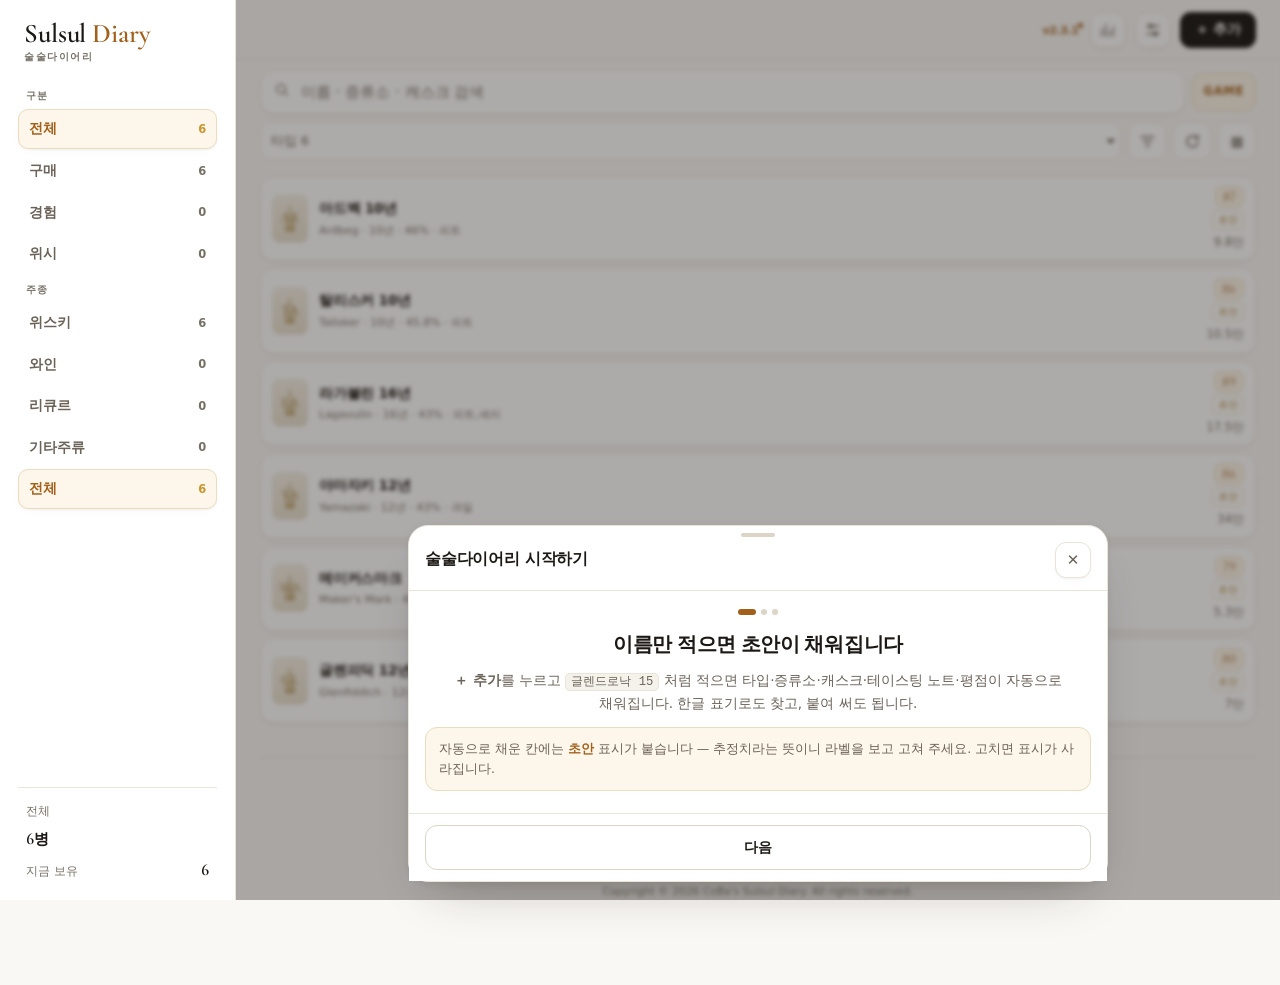
==== commit 02dcf696: "게임 최대 참가자 30명으로 확대, 사다리 결과 입력칸 테마 적용 사용자 지적: 사다리 타기의 결과 입력칸이 앱 테마 대신 기기 기본(윈도우) 모양으로 떴다. 앱의 입력 스타일이 " ====
--- a/index.html
+++ b/index.html
@@ -1485,14 +1485,23 @@
 }
 .padder .lcap{fill:var(--ink3);font:600 11px/1 var(--sans);text-anchor:middle}
 .padder .lcap.on{fill:var(--accent)}
-/* 결과 슬롯 입력 */
+/* 결과 슬롯 입력. ⚠ 앱의 입력 스타일은 `.f input` 에 매여 있어서 여기까지 오지 않는다 —
+   따로 적어 주지 않으면 OS 기본 입력이 그대로 나와 이 화면만 윈도우 톤이 된다(실측).
+   값은 `.f input` 과 같게 두어 편집 화면과 한 벌로 보이게 한다. */
 .pslot{display:flex;align-items:center;gap:8px;margin:0 0 6px}
 .pslot > b{
-  flex:none;width:26px;height:26px;border-radius:8px;display:grid;place-items:center;
+  flex:none;width:28px;height:38px;border-radius:9px;display:grid;place-items:center;
   background:var(--surface2);border:1px solid var(--line);
-  font:700 12px/1 var(--sans);color:var(--ink2);
-}
-.pslot input{flex:1;min-width:0}
+  font:700 12px/1 var(--sans);font-variant-numeric:tabular-nums;color:var(--ink2);
+}
+.pslot input{
+  flex:1;min-width:0;background:var(--surface);border:1px solid var(--line);border-radius:10px;
+  padding:10px 11px;font-size:14px;color:var(--ink);font-family:inherit;
+}
+.pslot input::placeholder{color:var(--ink3)}
+.pslot input:focus{
+  outline:none;border-color:var(--accent-line);box-shadow:0 0 0 3px var(--accent-bg);
+}
 </style>
 </head>
 <body>
@@ -1657,8 +1666,12 @@
    작은 수정마다 올라가고, 이것은 사용자에게 알릴 만한 변화에만 올린다.
    CHANGES 는 앱 안에 둔다 — 오프라인에서도 이력을 볼 수 있어야 한다.
    CHANGELOG.md 와 내용을 맞춘다(그쪽이 사람이 읽는 정식 보고서). */
-const APP_VER = '2.3.0';
+const APP_VER = '2.3.1';
 const CHANGES = [
+  { v: '2.3.1', d: '2026-08-11', items: [
+    '모든 게임의 최대 참가자 수를 10명에서 30명으로 늘렸습니다',
+    '사다리 타기의 결과 입력칸이 앱 테마 대신 기기 기본 모양으로 뜨던 것을 고쳤습니다',
+  ]},
   { v: '2.3.0', d: '2026-08-11', items: [
     '술자리 게임 3개가 생겼습니다 — 라이어 게임, 삼각 검사, 사다리 타기',
     '모두 기기 하나를 돌려 쓰고 서버가 필요 없습니다',
@@ -4617,7 +4630,7 @@
 
    기기를 넘기므로 **앞 사람의 답이 보이지 않아야 한다** — 차례마다 빈 양식으로
    시작하고, 사이에 넘겨주기 화면을 끼운다. */
-const GAME_MIN_P = 2, GAME_MAX_P = 10;
+const GAME_MIN_P = 2, GAME_MAX_P = 30;
 const GAME_TITLE = {solo:'셀프 테스트', self:'셀프 블라인드', multi:'멀티 블라인드'};
 /* 참가자 수와 제한시간은 판과 별개로 기억한다 — 같은 모임이 다시 하면 같은 설정이다 */
 const LS_GP = 'wc.gp', LS_GT = 'wc.gt';
@@ -4643,9 +4656,9 @@
    GAME_MIN_SC 에서 이미 한 번 밟았다).
    삼각 검사는 따르는 진행자 1명 + 답하는 사람 최소 1명이라 2명부터,
    라이어는 2명이면 서로를 지목하는 것뿐이라 **3명부터**다. */
-const TRI_MIN_P = 2, TRI_MAX_P = 10;
-const LIAR_MIN_P = 3, LIAR_MAX_P = 10;
-const LAD_MIN_P = 2, LAD_MAX_P = 10;
+const TRI_MIN_P = 2, TRI_MAX_P = 30;
+const LIAR_MIN_P = 3, LIAR_MAX_P = 30;
+const LAD_MIN_P = 2, LAD_MAX_P = 30;
 
 /* 게임 목록. **새 게임은 이 배열에 항목만 더하면 된다.**
    할 수 없는 것은 켜 두지 않는다 — 멀티는 목록에 두되 왜 안 되는지 적고 잠근다. */
@@ -5086,7 +5099,16 @@
    순열을 얻는다. 발판은 한 줄 안에서 서로 겹치지 않는 인접 교환들이므로 그 곱은
    반드시 유효한 순열이다 — 따라간 결과와 그린 그림이 어긋날 수가 없다.
    (순열을 먼저 뽑고 그림을 맞추려 하면 "그림대로 가면 다른 결과" 가 나온다.) */
-const LAD_PAD = 26, LAD_COL = 54, LAD_TOP = 26, LAD_ROW = 30, LAD_BOT = 30;
+const LAD_PAD = 26, LAD_TOP = 26, LAD_ROW = 30, LAD_BOT = 30;
+/* 칸 간격은 인원에 따라 좁힌다. 54px 로 고정하면 30명에서 1618px 가 되어 폰에서 몇
+   번을 밀어야 끝이 보인다. 30px 아래로는 두 자리 번호가 붙어 읽히지 않으므로 거기서
+   멈추고 가로 스크롤에 맡긴다(30명 = 922px).
+   ⚠ ladderTrace 와 ladderSVG 가 **같은 값**을 써야 한다 — 그림과 경로가 어긋난다.
+   그래서 저장하지 않고 둘 다 n 에서 계산한다. */
+const ladCol = n => Math.max(30, Math.min(54, Math.round(620 / Math.max(1, n - 1))));
+/* 줄 수도 캡을 둔다. n+3 이면 30명에서 33줄(1046px)이라 한 화면에 안 들어온다.
+   16줄이면 30칸에서도 발판이 150개쯤 놓여 섞임은 충분하다(아래 실측). */
+const ladRows = n => Math.max(5, Math.min(16, n + 3));
 /** 발판을 놓는다 → rows[r] = [발판이 놓인 왼쪽 칸 번호...]
 
     ⚠ 왼쪽부터 훑으며 "놓았으면 다음 칸을 건너뛴다" 로 만들면 안 된다. 처음엔 그렇게
@@ -5097,30 +5119,42 @@
     것만 버린다** — 칸 선택에 편향이 없다.
     (붙이면 안 되는 이유: 한 칸에서 좌우 두 발판을 만나면 어디로 갈지 정해지지 않는다.) */
 function ladderRungs(n){
-  const R = Math.max(5, n + 3);
+  const R = ladRows(n);
   /* ⚠ 발판 **개수를 고정하면 안 된다.** 발판 하나가 인접 교환(홀수 순열)이므로
      개수를 k 로 고정하면 나오는 순열의 부호가 k 의 홀짝으로 고정된다 — 실측으로
      4칸에서 24개 중 **12개만** 나왔다(개수가 늘 7개였다). 도달 불가능한 결과가
-     절반이면 뽑기가 아니다. 개수를 4가지 값에서 뽑아 두 부호를 모두 낸다. */
-  const base = Math.max(n, Math.round(R * (n - 1) * 0.30));
-  const want = base + Math.floor(Math.random() * 4);
-  const rows = Array.from({length: R}, () => []);
-  let placed = 0, guard = 0;
-  while (placed < want && guard++ < want * 14){
-    const r = Math.floor(Math.random() * R);
-    const c = Math.floor(Math.random() * (n - 1));
-    if (rows[r].some(x => Math.abs(x - c) <= 1)) continue;
-    rows[r].push(c); placed++;
+     절반이면 뽑기가 아니다. 아래는 줄마다 개수가 저절로 달라지므로 부호가 고정되지 않는다.
+
+     놓는 방식: 줄마다 **후보 칸 순서를 섞어** 훑으며 확률로 놓는다.
+     - 순서를 섞는 이유: 왼쪽부터 훑으면 발판이 한쪽에 쏠린다(먼저 본 칸이 자리를 먼저
+       차지하고 옆칸을 막는다).
+     - 목표 개수를 정해 두고 무작위 (줄,칸)에 던지는 방식이었는데, 30명까지 늘리면서
+       밀도가 높아져 되던지기가 수백 번씩 헛돌았다. 이 방식은 한 번 훑으면 끝난다. */
+  for (let tries = 0; tries < 12; tries++){
+    const rows = [];
+    let total = 0;
+    for (let r = 0; r < R; r++){
+      const row = [];
+      for (const c of shuffle(Array.from({length: n - 1}, (_, i) => i))){
+        /* 옆에 붙으면 건너뛴다 — 한 칸에서 좌우 두 발판을 만나면 어디로 갈지 정해지지 않는다 */
+        if (row.some(x => Math.abs(x - c) <= 1)) continue;
+        if (Math.random() < 0.5){ row.push(c); total++; }
+      }
+      row.sort((a, b) => a - b);
+      rows.push(row);
+    }
+    /* 발판이 너무 적으면 대부분 곧게 내려가 "안 섞였다" 로 읽힌다.
+       전원이 제자리로 돌아오는 경우는 **그대로 둔다** — 걸러내고 싶었지만 2칸에서는
+       제자리와 교환이 유일한 두 결과라, 제자리를 버리면 2명 사다리가 늘 서로 바뀌는
+       고정 결과가 된다(뽑기가 아니게 된다). */
+    if (total >= n) return rows;
   }
-  rows.forEach(row => row.sort((a, b) => a - b));
-  /* 전원이 제자리로 돌아오는 경우도 **그대로 둔다.** 걸러내고 싶었지만 2칸에서는
-     제자리(안 바뀜)와 교환이 유일한 두 결과라, 제자리를 버리면 2명 사다리가 늘
-     서로 바뀌는 고정 결과가 된다. 발판은 늘 n 개 이상이라 눈으로는 충분히 엉켜 있다. */
-  return rows;
+  return Array.from({length: R}, (_, r) => (r ? [] : [0]));   // 최후 보루: 최소 한 번 교환
 }
 /** 시작 칸 c 에서 따라 내려간 도착 칸과 꺾인 점들 */
 function ladderTrace(rows, n, c){
-  const X = i => LAD_PAD + i * LAD_COL;
+  const COL = ladCol(n);
+  const X = i => LAD_PAD + i * COL;
   const pts = [[X(c), LAD_TOP]];
   rows.forEach((row, r) => {
     const y = LAD_TOP + (r + 0.5) * LAD_ROW;
@@ -5132,8 +5166,9 @@
 }
 function ladderSVG(P){
   const n = P.n, rows = P.rows, R = rows.length;
-  const X = i => LAD_PAD + i * LAD_COL;
-  const W = LAD_PAD * 2 + (n - 1) * LAD_COL, H = LAD_TOP + R * LAD_ROW + LAD_BOT;
+  const COL = ladCol(n);
+  const X = i => LAD_PAD + i * COL;
+  const W = LAD_PAD * 2 + (n - 1) * COL, H = LAD_TOP + R * LAD_ROW + LAD_BOT;
   const y0 = LAD_TOP, y1 = LAD_TOP + R * LAD_ROW;
   let s = `<svg viewBox="0 0 ${W} ${H}" width="${W}" height="${H}" role="img"
     aria-label="사다리 ${n}칸">`;
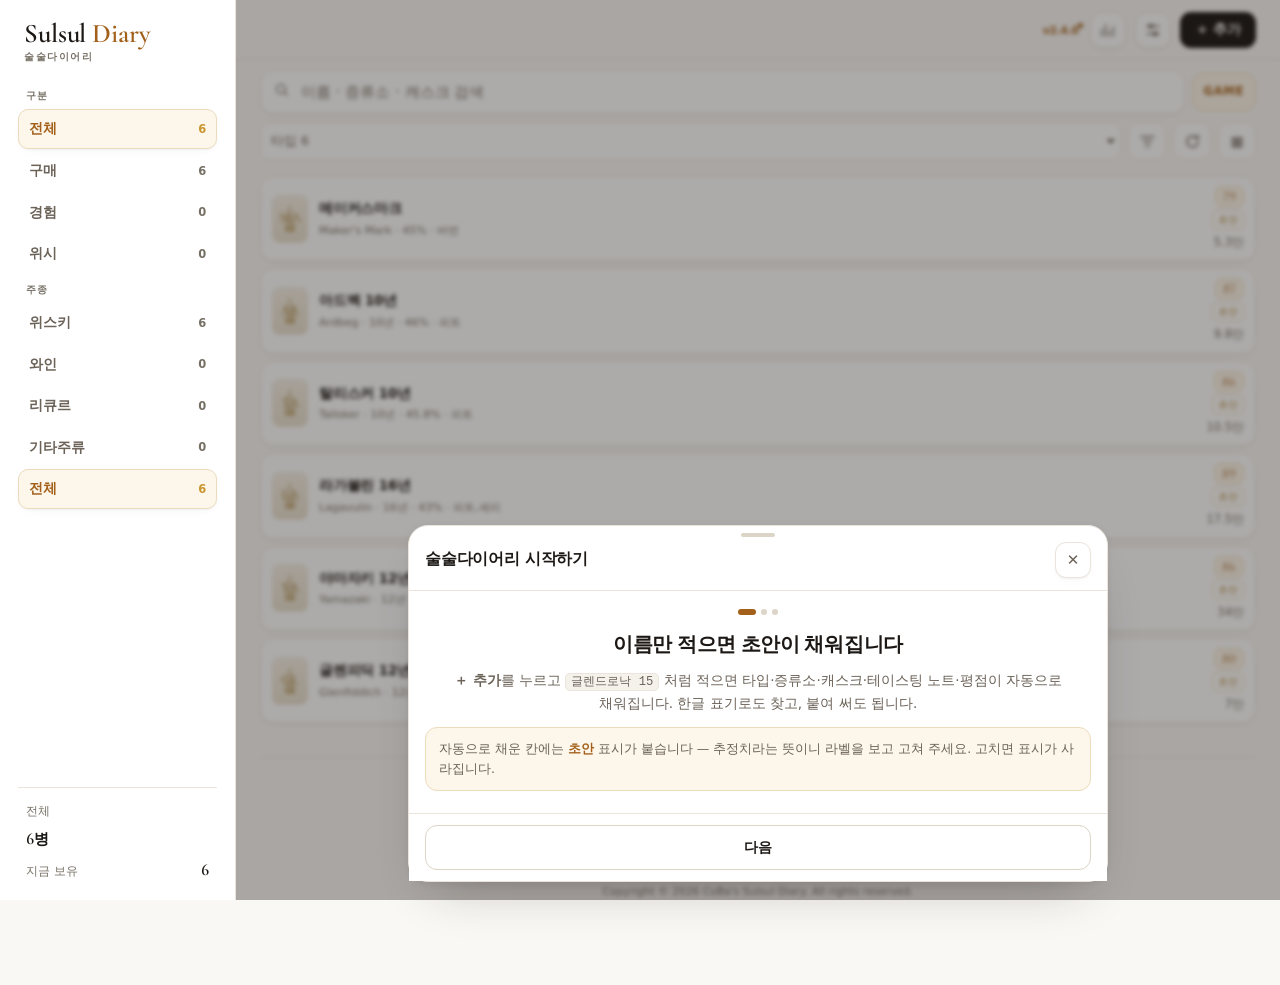
==== commit f339f7ed: "라이어 게임 제시어에 일반 상식 카테고리 7종 추가 요청: "다양한 연령층이 사용할 수 있도록" — 컬렉션의 병 / 향·맛·여운 태그뿐이면 위스키를 모르는 사람이나 아이들과 할 때" ====
--- a/index.html
+++ b/index.html
@@ -1666,8 +1666,13 @@
    작은 수정마다 올라가고, 이것은 사용자에게 알릴 만한 변화에만 올린다.
    CHANGES 는 앱 안에 둔다 — 오프라인에서도 이력을 볼 수 있어야 한다.
    CHANGELOG.md 와 내용을 맞춘다(그쪽이 사람이 읽는 정식 보고서). */
-const APP_VER = '2.3.1';
+const APP_VER = '2.4.0';
 const CHANGES = [
+  { v: '2.4.0', d: '2026-08-12', items: [
+    '라이어 게임의 제시어에 동물·음식·사물·장소·직업·나라·삼국지 인물을 추가했습니다',
+    '위스키를 모르는 사람이 섞였거나 아이들과 할 때 이쪽을 고르면 됩니다',
+    '나라는 같은 대륙끼리, 삼국지 인물은 같은 세력끼리 짝지어 줍니다',
+  ]},
   { v: '2.3.1', d: '2026-08-11', items: [
     '모든 게임의 최대 참가자 수를 10명에서 30명으로 늘렸습니다',
     '사다리 타기의 결과 입력칸이 앱 테마 대신 기기 기본 모양으로 뜨던 것을 고쳤습니다',
@@ -5467,7 +5472,81 @@
    비슷한 것을 골라 줘야 게임이 성립한다 — `라가불린` 과 `베일리스` 가 나오면 첫 마디에
    끝난다. 그래서 **타입 → 지역 → 나머지** 순으로 좁혀 짝을 뽑고, 태그 모드는 아이콘
    계열(NOTE_FAM)이 같은 것끼리 묶는다(`건포도` 와 `말린 과일`). */
-const LIAR_SRC = [{k:'bottle', label:'컬렉션의 병'}, {k:'tag', label:'향·맛·여운 태그'}];
+/* 위스키를 모르는 사람이 섞여 있거나, 아이들과 하거나, 그냥 다른 걸 해 보고 싶을 때를
+   위한 **일반 상식 제시어**. 컬렉션·태그 두 개만 있으면 술을 모르는 사람은 뺄 수밖에
+   없었다(사용자 지적: "다양한 연령층이 쓸 수 있게").
+
+   비슷한 것끼리 짝지어야 게임이 되는 건 병 모드와 같은 이유다 — `호랑이` 와 `냉장고` 가
+   나오면 첫 마디에 끝난다. 그래서 **묶음(group) 안에서만** 짝을 뽑는다(병의 타입·지역
+   좁히기와 같은 구조). 나라는 대륙으로, 삼국지 인물은 소속 세력으로 묶었다 — 세력이
+   같으면 "장수다" 같은 뻔한 말로는 못 버틴다. */
+const LIAR_CATS = {
+  animal: {label:'동물', groups: {
+    '반려동물': ['강아지','고양이','햄스터','토끼','앵무새'],
+    '농장동물': ['소','돼지','양','말','염소','당나귀'],
+    '야생동물': ['사자','호랑이','코끼리','기린','늑대','여우','곰','사슴','판다'],
+    '조류': ['독수리','참새','비둘기','부엉이','펭귄','타조','플라밍고','공작'],
+    '바다생물': ['상어','돌고래','고래','문어','오징어','거북','불가사리','해파리'],
+    '파충류·양서류·곤충': ['뱀','도마뱀','개구리','악어','나비','벌','개미','거미'],
+  }},
+  food: {label:'음식', groups: {
+    '한식': ['김치찌개','비빔밥','불고기','삼겹살','된장찌개','잡채','갈비탕'],
+    '분식': ['떡볶이','순대','김밥','튀김','라면','어묵','핫도그'],
+    '디저트': ['케이크','마카롱','아이스크림','와플','도넛','푸딩','타르트'],
+    '과일': ['사과','바나나','포도','수박','딸기','오렌지','복숭아','참외'],
+    '음료': ['커피','콜라','주스','우유','사이다','차','에이드'],
+    '양식': ['피자','파스타','스테이크','햄버거','샐러드','리조또','스튜'],
+  }},
+  object: {label:'사물', groups: {
+    '주방용품': ['냄비','프라이팬','국자','도마','밥솥','전자레인지','믹서기'],
+    '문구류': ['연필','지우개','가위','풀','자','스테이플러','볼펜'],
+    '가전제품': ['냉장고','세탁기','청소기','에어컨','선풍기','정수기'],
+    '가구': ['소파','책상','의자','침대','옷장','서랍장','책장'],
+    '전자기기': ['휴대폰','노트북','이어폰','충전기','마우스','키보드','태블릿'],
+    '욕실용품': ['칫솔','비누','샴푸','수건','거울','드라이기','면도기'],
+  }},
+  place: {label:'장소', groups: {
+    '실내시설': ['도서관','영화관','카페','병원','학교','미술관','헬스장'],
+    '자연': ['바다','산','강','숲','사막','섬','폭포'],
+    '도시시설': ['공원','시장','기차역','공항','백화점','놀이공원'],
+    '집안공간': ['거실','침실','주방','화장실','베란다','다락방'],
+  }},
+  job: {label:'직업', groups: {
+    '의료': ['의사','간호사','약사','수의사','한의사'],
+    '교육': ['교사','교수','유치원교사','학원강사'],
+    '서비스': ['요리사','바리스타','미용사','승무원','헤어디자이너'],
+    '전문직': ['변호사','회계사','건축가','디자이너','통역사'],
+    '창작': ['화가','작가','음악가','배우','사진작가'],
+    '기술': ['프로그래머','엔지니어','정비사','전기기사','목수'],
+  }},
+  country: {label:'나라', groups: {
+    '동아시아': ['한국','중국','일본','몽골','대만'],
+    '동남아시아': ['태국','베트남','필리핀','인도네시아','싱가포르','말레이시아'],
+    '유럽': ['프랑스','독일','이탈리아','스페인','영국','스위스','네덜란드'],
+    '아메리카': ['미국','캐나다','브라질','멕시코','아르헨티나'],
+    '아프리카·중동': ['이집트','남아프리카공화국','케냐','사우디아라비아','터키'],
+    '오세아니아': ['호주','뉴질랜드','피지'],
+  }},
+  /* 세력을 아는 사람에게는 쉽고 모르는 사람에게는 어려운, 딱 좋은 난이도의 상식 카테고리.
+     같은 세력끼리 묶어야 "장수다" 처럼 세력을 몰라도 맞는 뻔한 말로 못 버틴다. */
+  sam: {label:'삼국지 인물', groups: {
+    '촉': ['유비','관우','장비','제갈량','조자룡','황충','마초'],
+    '위': ['조조','사마의','하후돈','장료','허저','곽가','순욱'],
+    '오': ['손권','주유','노숙','여몽','태사자','육손','감녕'],
+    '군웅': ['여포','동탁','원소','유표','공손찬','화웅','원술'],
+  }},
+};
+const LIAR_SRC = [
+  {k:'bottle', label:'컬렉션의 병', hint:'지역·피트·숙성 같은 이야기가 자연스럽습니다.'},
+  {k:'tag', label:'향·맛·여운 태그', hint:'그 향이 나는 술을 예로 들어 보세요.'},
+  {k:'animal', label:'동물', hint:'생김새나 사는 곳처럼 애매한 특징으로 이야기해 보세요.'},
+  {k:'food', label:'음식', hint:'맛이나 먹는 상황으로 이야기해 보세요.'},
+  {k:'object', label:'사물', hint:'쓰임새나 어디서 보는 물건인지로 이야기해 보세요.'},
+  {k:'place', label:'장소', hint:'그곳에서 하는 일이나 분위기로 이야기해 보세요.'},
+  {k:'job', label:'직업', hint:'하는 일이나 만나는 장소로 이야기해 보세요.'},
+  {k:'country', label:'나라', hint:'수도나 유명한 것으로 이야기해 보세요.'},
+  {k:'sam', label:'삼국지 인물', hint:'소속 세력이나 유명한 일화로 이야기해 보세요.'},
+];
 const LIAR_MODES = [
   {k:'diff', label:'다른 술을 받는다',
    desc:'라이어도 제시어를 받지만 <b>비슷한 다른 술</b>입니다. 자기가 라이어인 줄 모릅니다 — '
@@ -5501,7 +5580,29 @@
   const L = NOTES[ax].label;
   return [`${L} · ${a}`, `${L} · ${b}`];
 }
-const liarPair = src => (src === 'tag' ? liarTagPair() : liarBottlePair());
+/** 일반 상식 카테고리 하나에서 **같은 묶음** 안의 서로 다른 단어 두 개를 뽑는다.
+    묶음 안 뽑기라 병의 타입·지역 좁히기와 같은 구조다 — 아무 묶음이나 걸리면 안 되므로
+    항목이 2개 미만인 묶음은 아예 후보에서 뺀다(직접 편집으로 줄어들 경우의 방어). */
+function liarWordPair(catKey){
+  const cat = LIAR_CATS[catKey]; if (!cat) return null;
+  const groups = Object.values(cat.groups).filter(g => g.length >= 2);
+  if (!groups.length) return null;
+  const g = groups[Math.floor(Math.random() * groups.length)];
+  const ia = Math.floor(Math.random() * g.length);
+  let ib = Math.floor(Math.random() * (g.length - 1));
+  if (ib >= ia) ib++;
+  return [g[ia], g[ib]];
+}
+const liarPair = src => {
+  if (src === 'bottle') return liarBottlePair();
+  if (src === 'tag') return liarTagPair();
+  return liarWordPair(src);
+};
+/** 이 방식으로 제시어를 만들 수 있는가 — 시작 전에 미리 알려 주기 위한 순수 확인.
+    병만 컬렉션 크기에 매인다. 나머지는 큐레이션된 목록이라 늘 만들 수 있다. */
+const liarHasEnough = src => src === 'bottle'
+  ? DB.items.filter(i => i.status !== '위시').length >= 2
+  : true;
 
 function openLiarSetup(nIn, srcIn, modeIn, tIn){
   const n = Math.min(LIAR_MAX_P, Math.max(LIAR_MIN_P, nIn || loadPP(LIAR_MIN_P, LIAR_MAX_P, 4)));
@@ -5509,8 +5610,7 @@
   const mode = LIAR_MODES.some(m => m.k === modeIn) ? modeIn : 'diff';
   const tSec = tIn == null ? 180 : tIn;
   const md = LIAR_MODES.find(m => m.k === mode);
-  const pool = DB.items.filter(i => i.status !== '위시').length;
-  const lack = src === 'bottle' && pool < 2;
+  const lack = !liarHasEnough(src);
   openSheet('라이어 게임', `
     <div class="gor"><span>참가자</span>
       <button type="button" class="gorsel" data-lia="n">${n}명</button></div>
@@ -5648,9 +5748,7 @@
     <div class="pstep"><b>${P.n}</b>
       <span>돌아가며 제시어에 대해 <b>한마디씩</b> 하세요. 너무 정확히 말하면 라이어가
         정답을 알게 되고, 너무 두루뭉술하면 의심받습니다.</span></div>
-    <p class="hint">${P.src === 'tag'
-      ? '태그 하나로 이야기하므로 <b>그 향이 나는 술</b>을 예로 들어 보세요.'
-      : '병 하나로 이야기하므로 <b>지역·피트·숙성</b> 같은 이야기가 자연스럽습니다.'}
+    <p class="hint">${LIAR_SRC.find(s => s.k === P.src)?.hint || ''}
       ${P.timer ? '시간이 끝나면 자동으로 투표로 넘어갑니다.' : '준비되면 투표로 넘어가세요.'}</p>
     <p class="hint">아직 <b>아무도 지목하지 마세요.</b> 투표는 기기를 돌려 가며
       <b>비밀로</b> 합니다.</p>`,
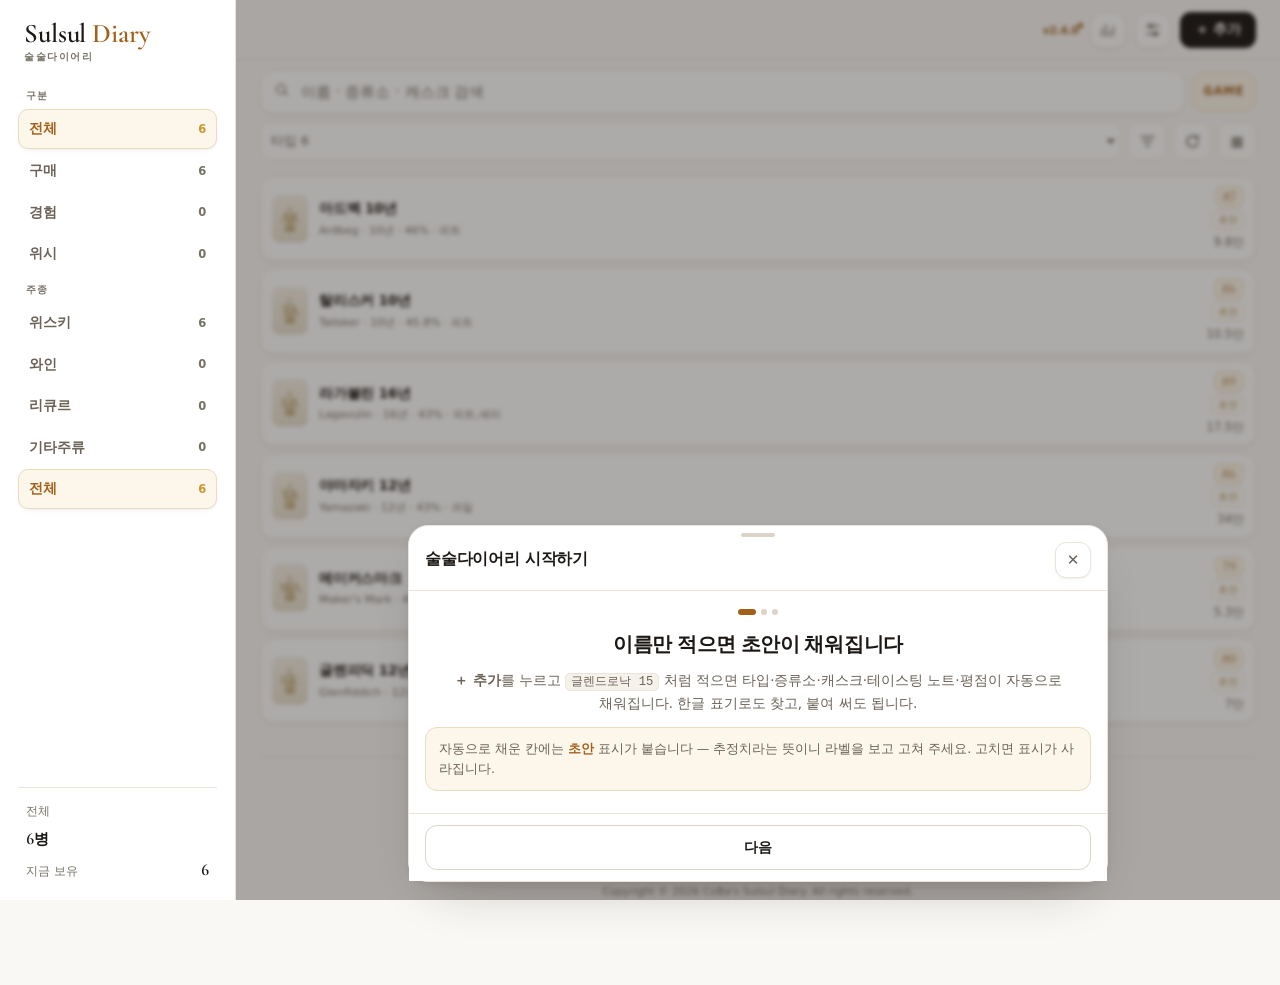
==== commit 4ba40aeb: "Merge pull request #1 from ysparkbc37D/vercel/vercel-web-analytics-integrati-v97q02 Add Vercel Web A" ====
--- a/index.html
+++ b/index.html
@@ -1503,6 +1503,11 @@
   outline:none;border-color:var(--accent-line);box-shadow:0 0 0 3px var(--accent-bg);
 }
 </style>
+<!-- Vercel Web Analytics -->
+<script>
+  window.va = window.va || function () { (window.vaq = window.vaq || []).push(arguments); };
+</script>
+<script defer src="/_vercel/insights/script.js"></script>
 </head>
 <body>
 
